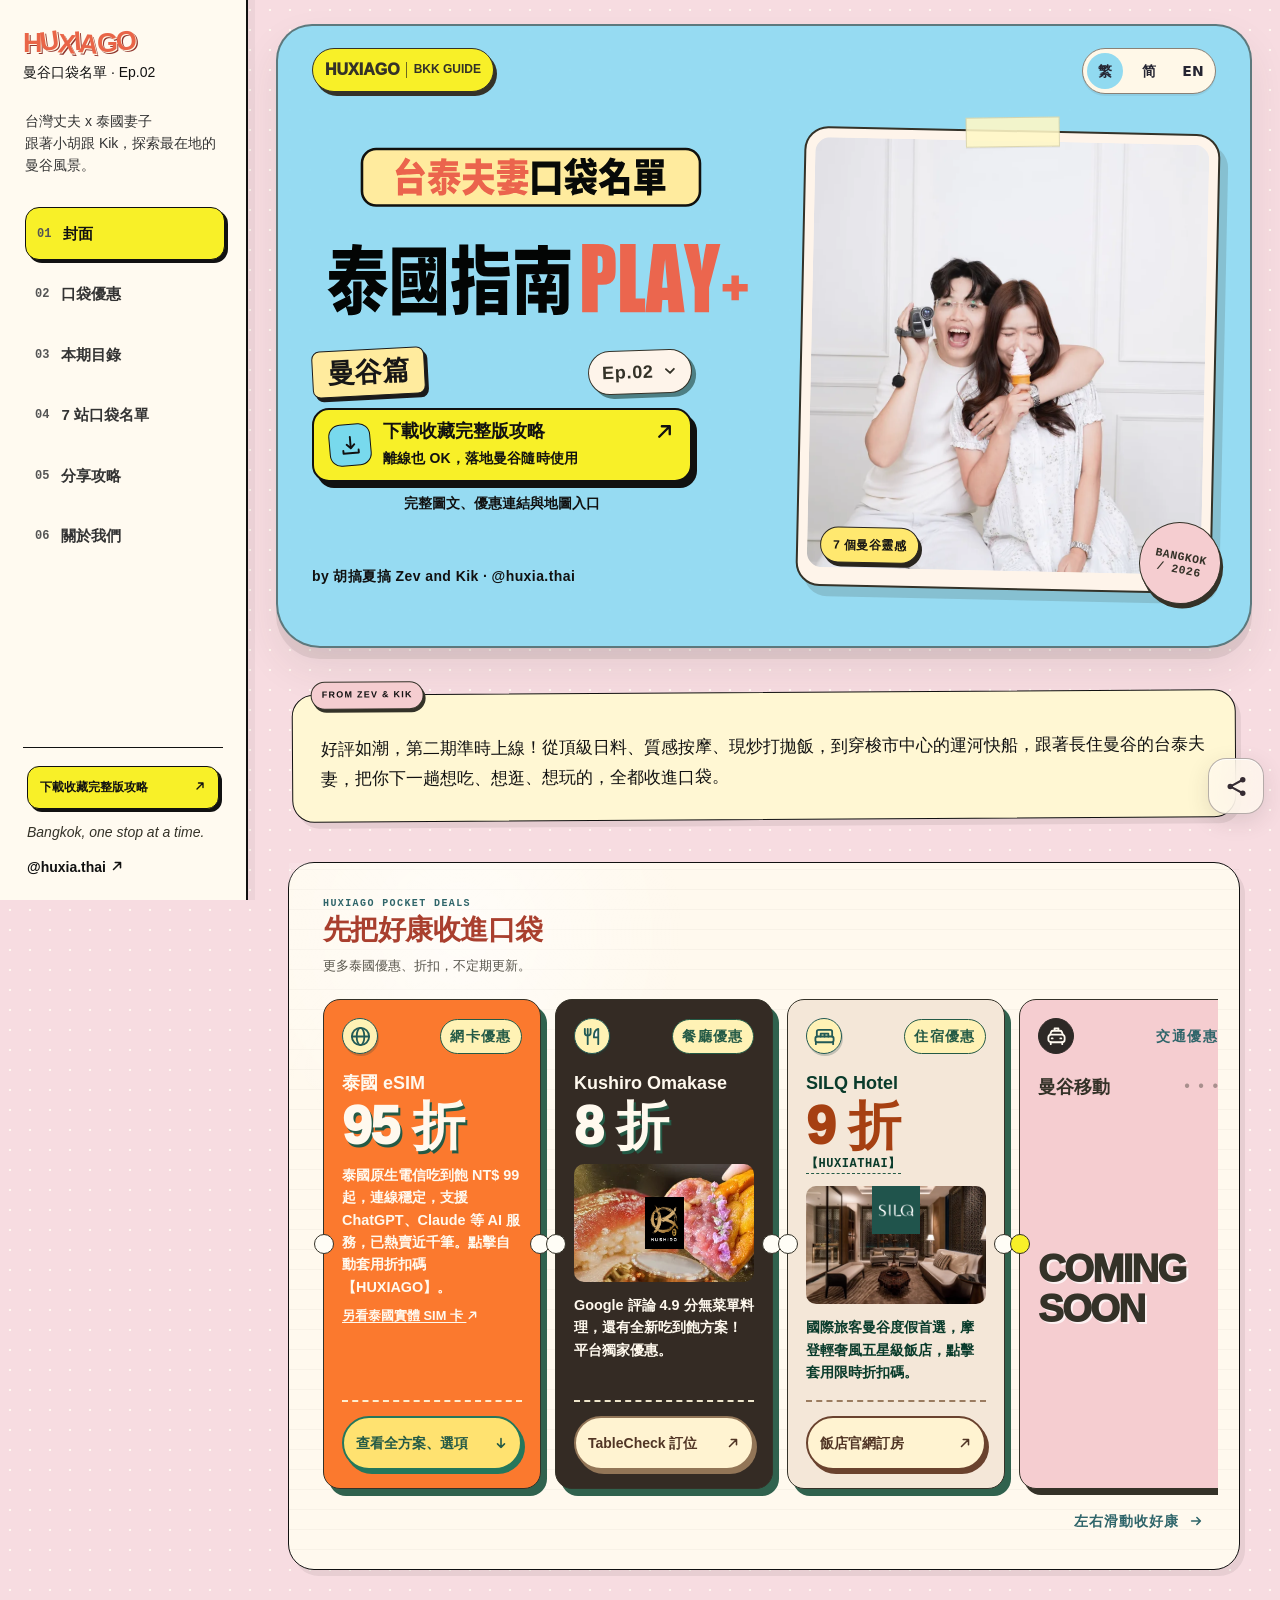
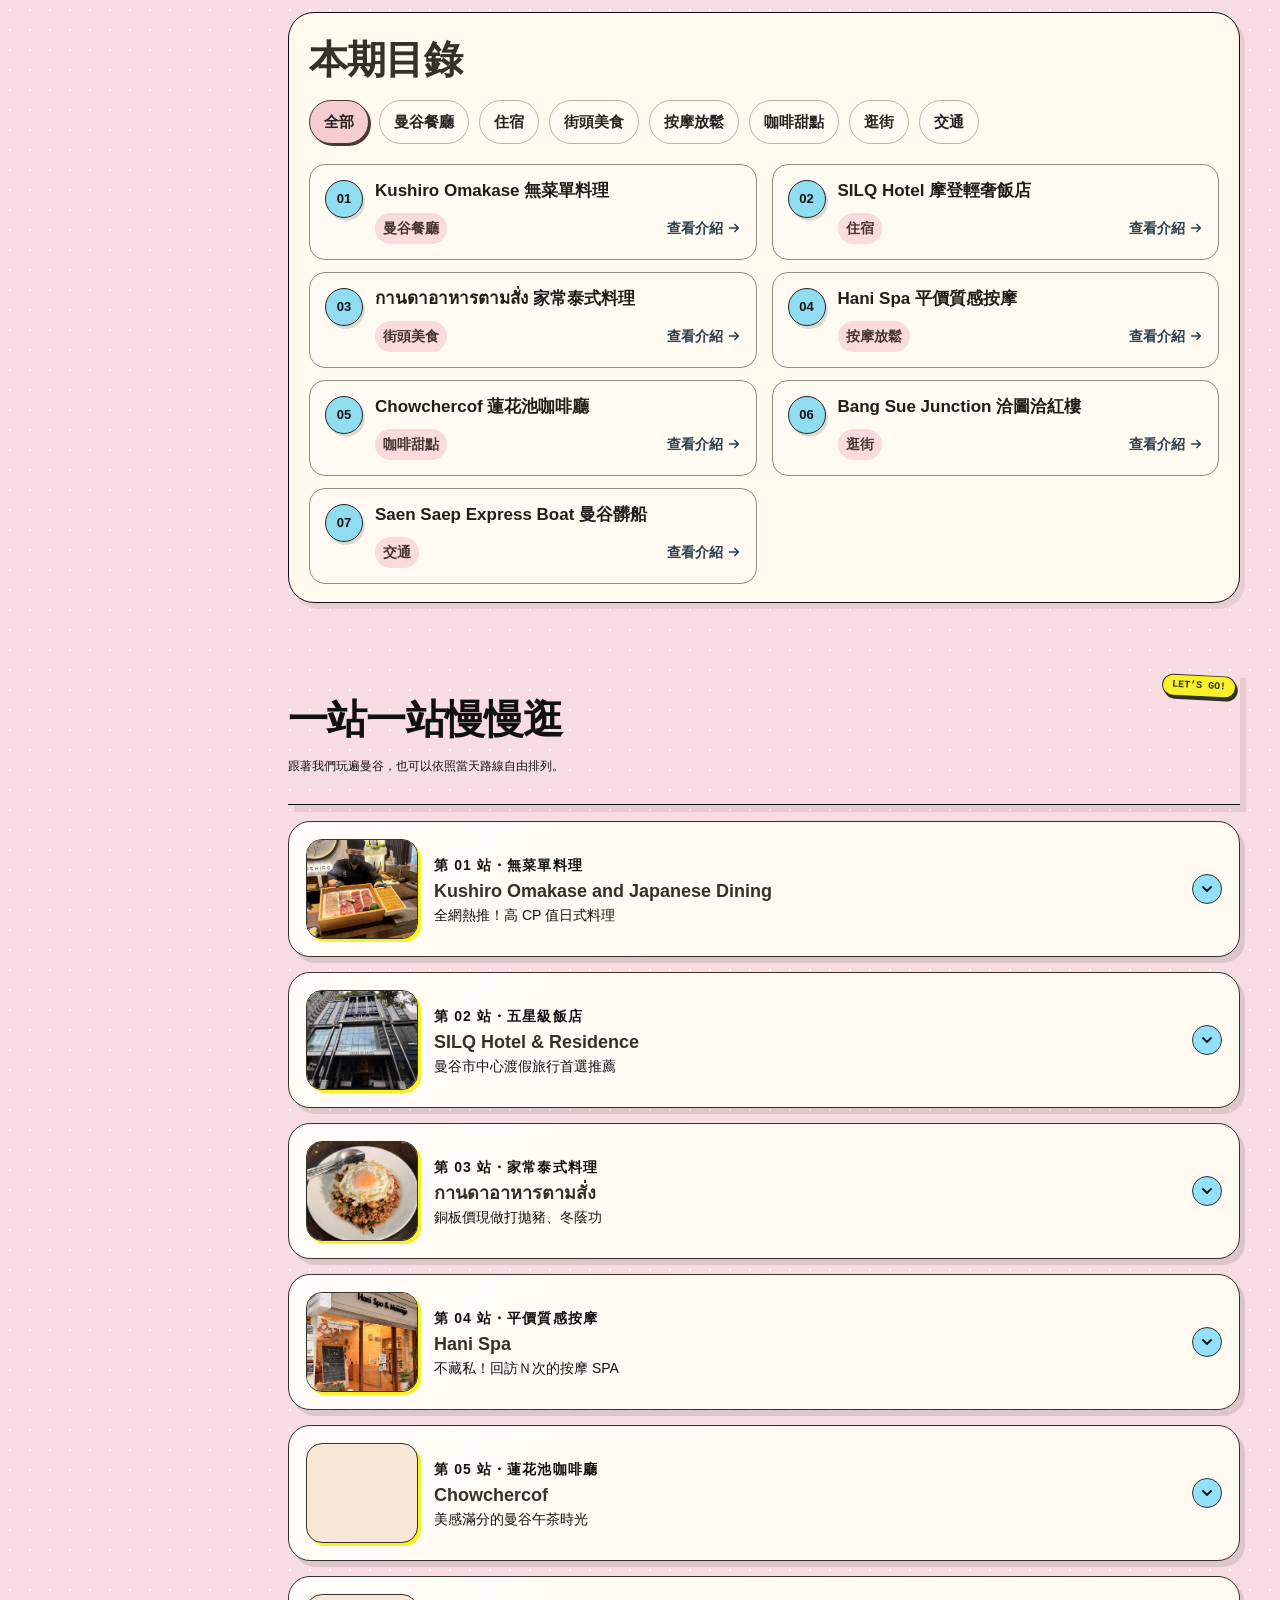
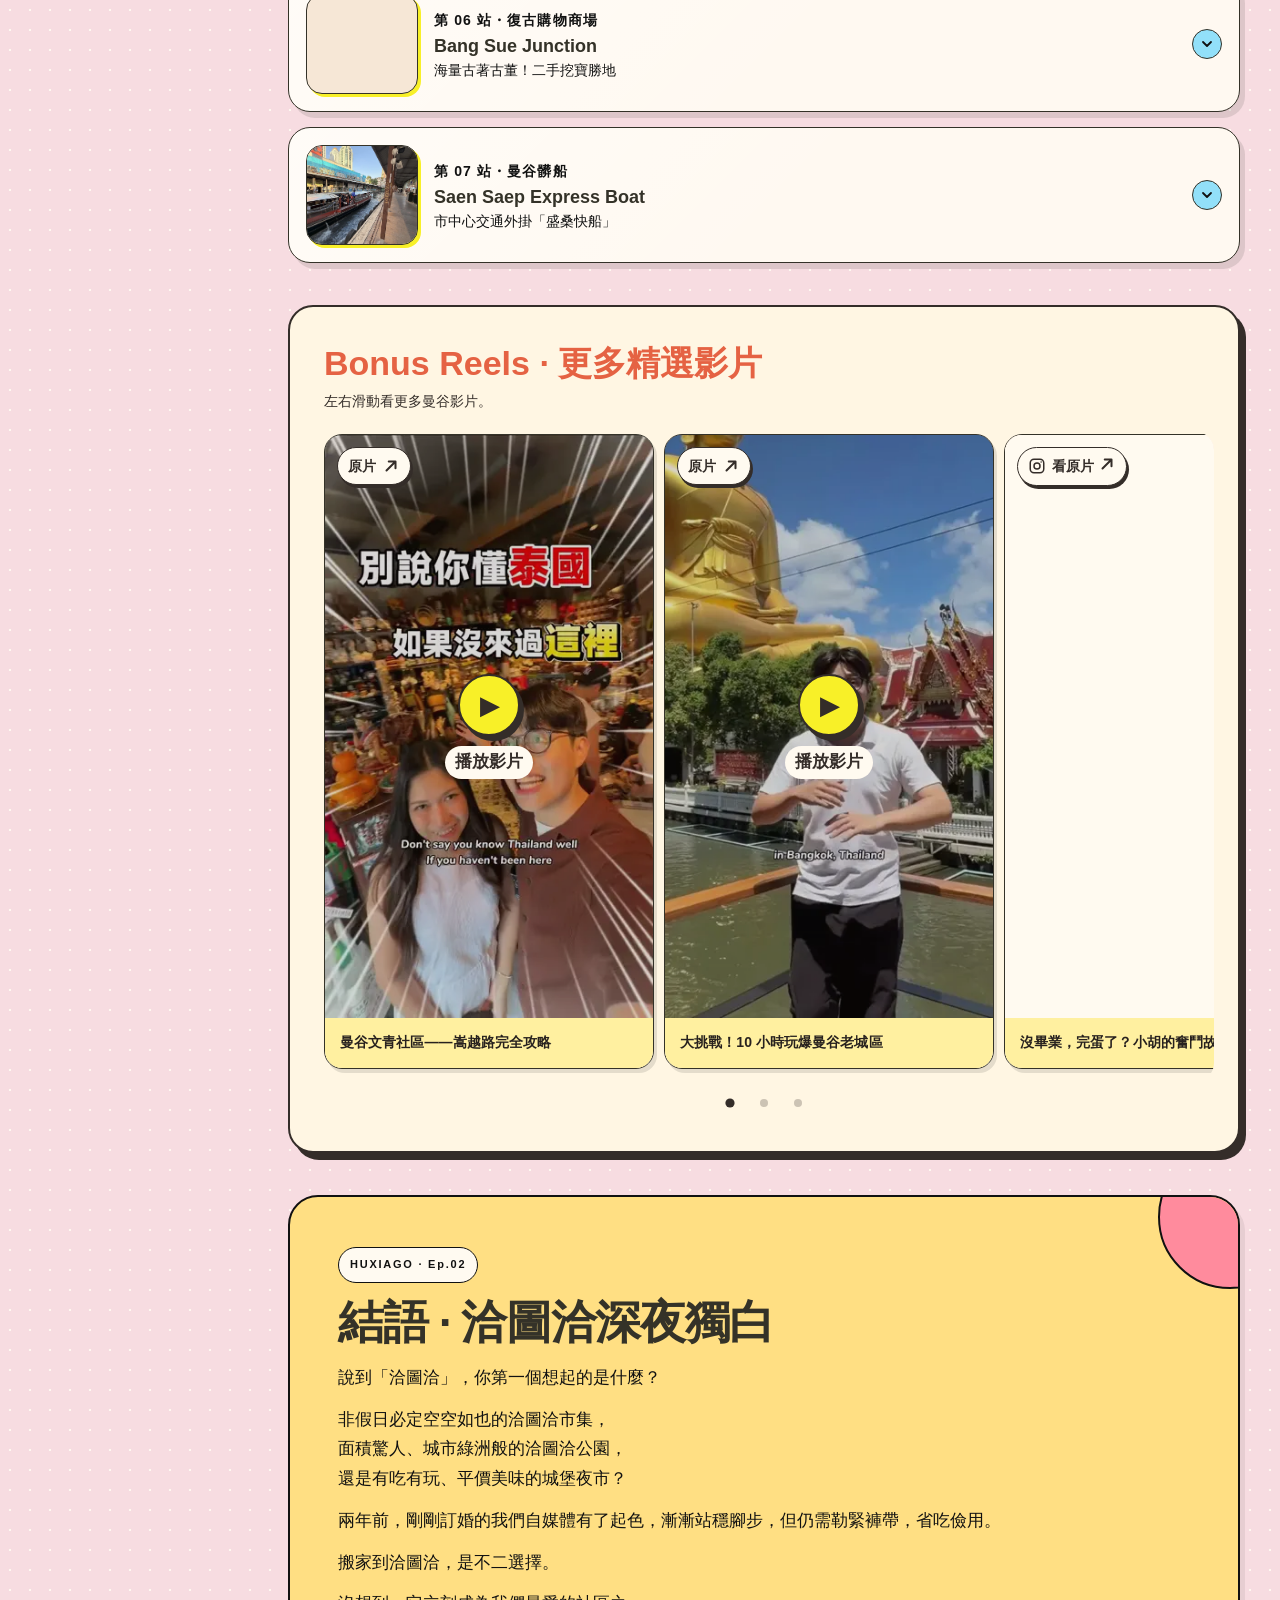
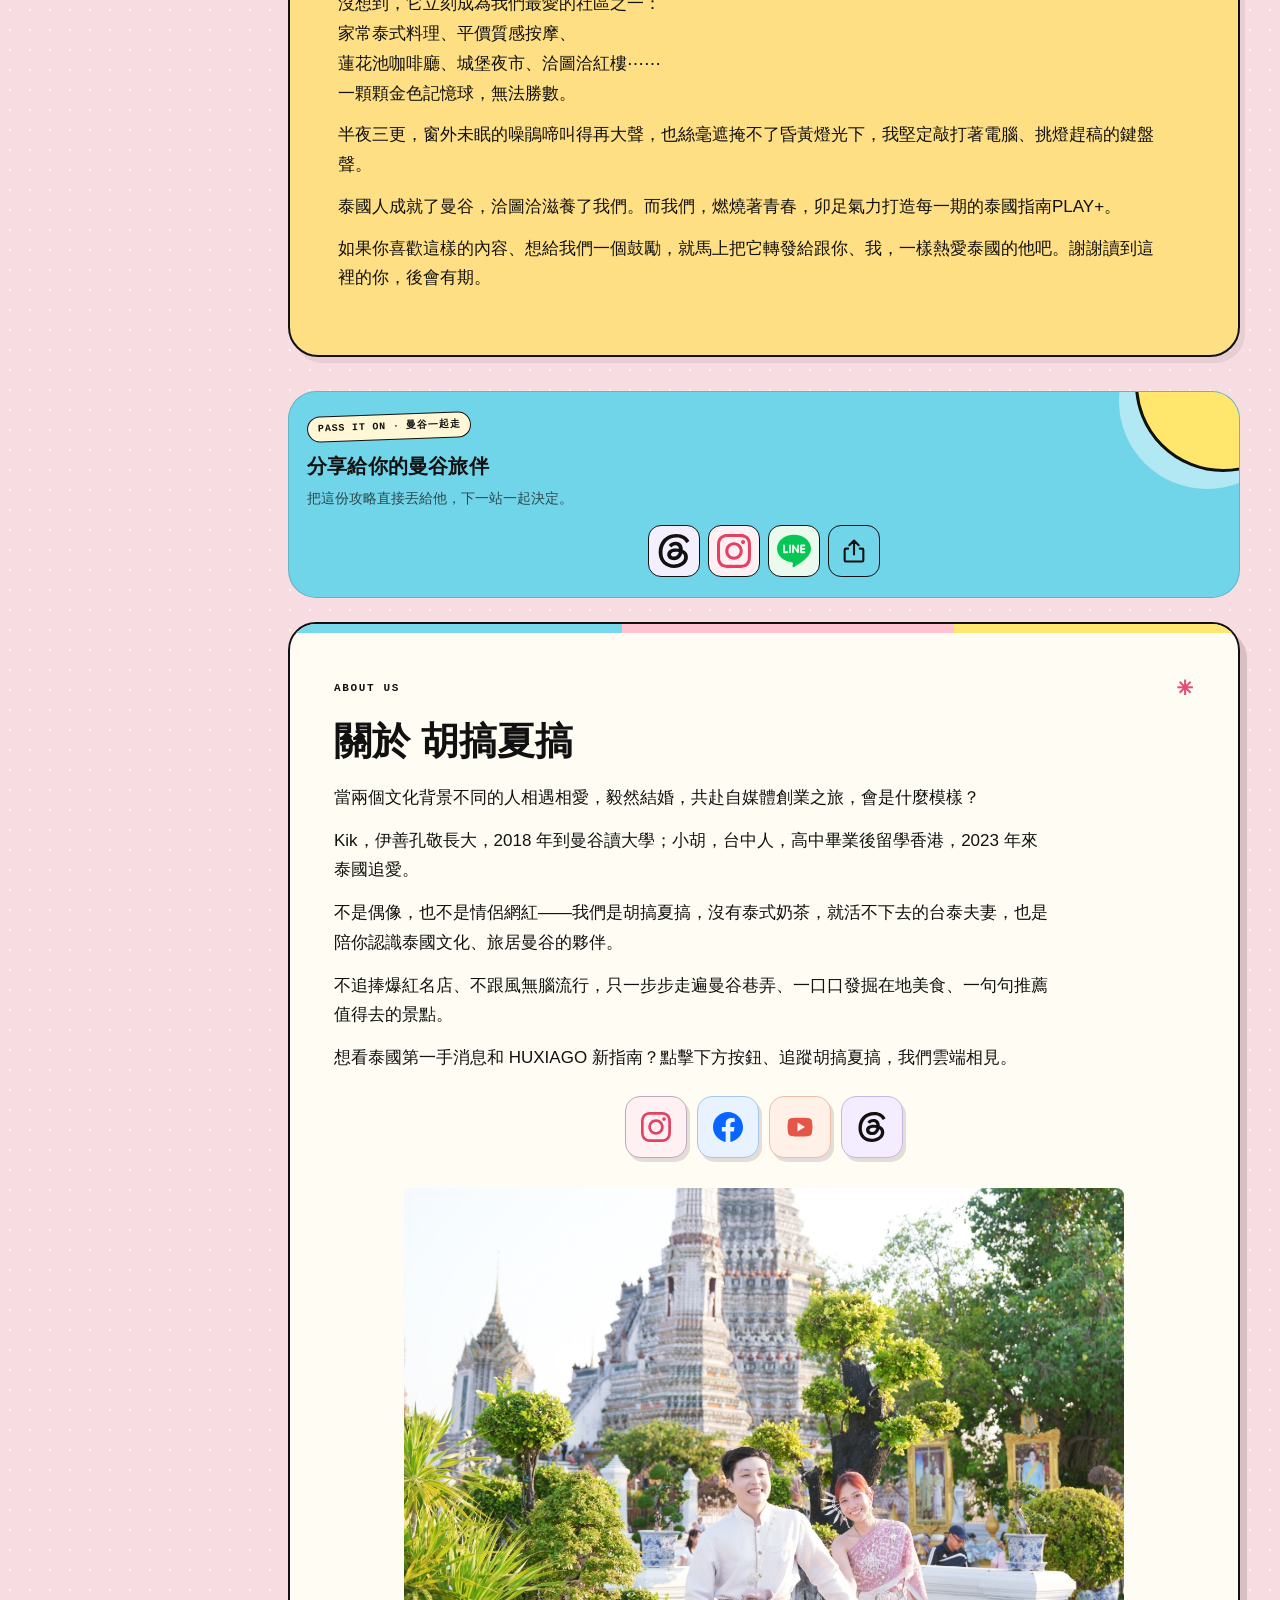
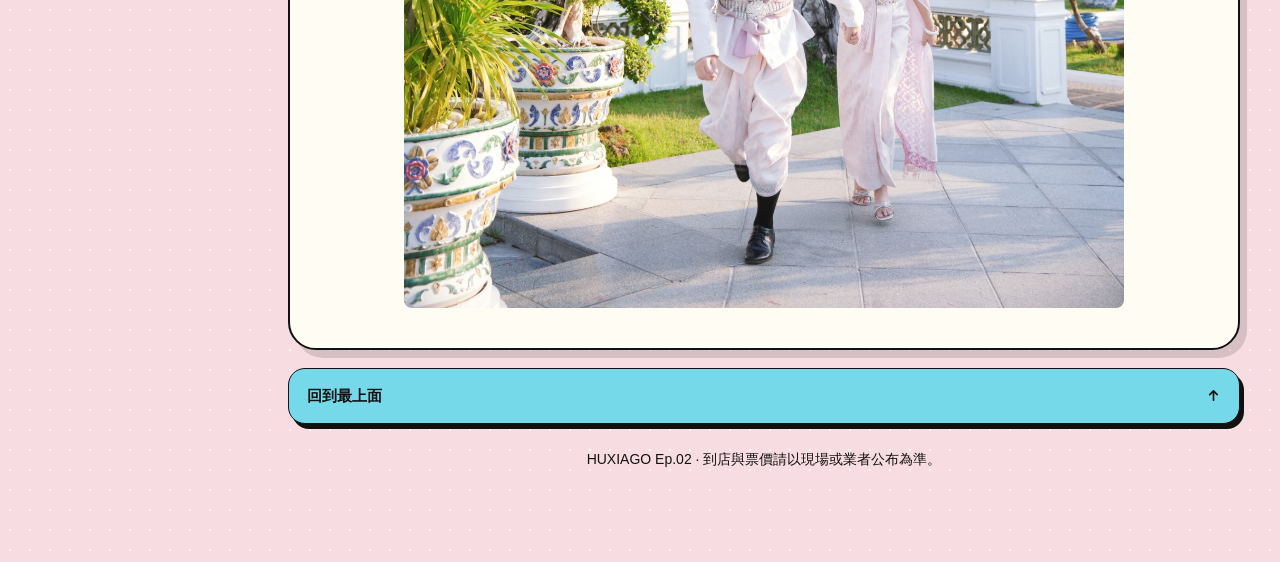
==== bkk-ep02-zh.html @ 824f6216 "Add EP.02 tracking with shared GA4 and Clarity events" ====
<!doctype html>
<html lang="zh-Hant">
<head>
<meta charset="utf-8">
<meta name="viewport" content="width=device-width, initial-scale=1">
<meta name="robots" content="noindex, nofollow">
<title>曼谷口袋名單 EP.02 | HUXIAGO</title>
<link rel="canonical" href="https://huxiago.com/bkk-ep02-zh">
<meta name="description" content="好評如潮，第二期準時上線！從頂級日料、質感按摩、現炒打拋飯，到穿梭市中心的運河快船，跟著長住曼谷的台泰夫妻，把你下一趟想吃、想逛、想玩的，全都收進口袋。"><meta property="og:type" content="website"><meta property="og:url" content="https://huxiago.com/bkk-ep02-zh"><meta property="og:title" content="曼谷口袋名單 EP.02 | HUXIAGO"><meta property="og:description" content="好評如潮，第二期準時上線！從頂級日料、質感按摩、現炒打拋飯，到穿梭市中心的運河快船，跟著長住曼谷的台泰夫妻，把你下一趟想吃、想逛、想玩的，全都收進口袋。"><meta property="og:image" content="https://huxiago.com/media/hux-share-ep02-compact-zh-hant.jpg"><meta property="og:image:width" content="1200"><meta property="og:image:height" content="630"><meta name="twitter:card" content="summary_large_image"><meta name="twitter:title" content="曼谷口袋名單 EP.02 | HUXIAGO"><meta name="twitter:description" content="好評如潮，第二期準時上線！從頂級日料、質感按摩、現炒打拋飯，到穿梭市中心的運河快船，跟著長住曼谷的台泰夫妻，把你下一趟想吃、想逛、想玩的，全都收進口袋。"><meta name="twitter:image" content="https://huxiago.com/media/hux-share-ep02-compact-zh-hant.jpg">
<style>
:root{--cream:#fdf4e9;--cream2:#f6e7d6;--paper:#fffdfa;--orange:#f1741e;--brown:#8a6141;--ink:#2e2823;--muted:#5c5148;--line:rgba(138,97,65,.18)}
*{box-sizing:border-box}html{scroll-behavior:smooth}body{margin:0;background:var(--cream);color:var(--ink);font-family:-apple-system,BlinkMacSystemFont,"Segoe UI","PingFang TC","Noto Sans TC","Microsoft JhengHei",sans-serif;line-height:1.7;-webkit-font-smoothing:antialiased}a{color:inherit}.wrap{width:min(100%,556px);margin:auto;padding:0 18px 60px}.cover{text-align:center;padding:34px 0 0}.kicker{font-size:11px;letter-spacing:.16em;color:var(--brown);font-weight:700;margin:0 0 11px}.cover h1{color:var(--orange);font-size:clamp(32px,9vw,42px);line-height:1.18;letter-spacing:.04em;margin:0}.vol{display:inline-block;border:1.5px solid var(--orange);color:var(--orange);border-radius:99px;padding:3px 14px;font-size:13px;font-weight:800;margin:14px 0 18px}.hero{position:relative;overflow:hidden;border-radius:14px;aspect-ratio:1.18;background:#e5d4c1}.hero img{width:100%;height:100%;object-fit:cover}.hero:after{content:"";position:absolute;inset:50% 0 0;background:linear-gradient(transparent,rgba(31,23,18,.56))}.hero span{position:absolute;z-index:1;bottom:17px;left:19px;color:white;font-size:15px;text-align:left;font-weight:700;letter-spacing:.04em}.byline{font-size:12px;color:var(--brown);margin:13px 0 0}.intro{font-size:14px;color:var(--muted);margin:21px 4px 0}.toc{margin:32px 0}.sec-title{font-size:22px;color:var(--orange);font-weight:800;letter-spacing:.07em;margin:0}.sec-sub{font-size:12px;color:var(--muted);margin:0 0 12px}.toc-list{border-top:1px solid var(--line)}.toc a{display:flex;gap:12px;align-items:center;text-decoration:none;padding:12px 4px;border-bottom:1px solid var(--line)}.num{flex:none;display:grid;place-items:center;width:26px;height:26px;background:var(--cream2);border-radius:50%;font-size:11px;color:var(--brown);font-weight:800}.toc strong{flex:1;font-size:15px}.toc small{display:block;font-size:11px;color:var(--muted);font-weight:400;line-height:1.3}.arrow{color:var(--brown);opacity:.65}.note{border-radius:12px;background:var(--cream2);padding:13px 15px;font-size:13px;color:var(--muted);margin:18px 0}.note strong{color:var(--ink)}.section-head{margin:34px 0 13px}.card{background:var(--paper);border:1px solid var(--line);border-radius:14px;margin:0 0 12px;overflow:hidden;scroll-margin-top:15px}.card summary{display:flex;gap:12px;align-items:center;cursor:pointer;list-style:none;padding:14px 15px}.card summary::-webkit-details-marker{display:none}.thumb{flex:none;width:58px;height:58px;object-fit:cover;border-radius:9px;background:var(--cream2)}.placeholder{display:grid;place-items:center;color:var(--brown);font-size:21px;background:linear-gradient(145deg,#f9ead8,#ead4be)}.head{min-width:0;flex:1}.head small{font-size:10.5px;color:var(--brown);letter-spacing:.08em}.head h3{color:var(--orange);font-size:17px;line-height:1.3;margin:1px 0;font-weight:800}.head p{font-size:11.5px;color:var(--muted);margin:0;overflow:hidden;text-overflow:ellipsis;white-space:nowrap}.chev{font-size:20px;color:var(--brown);transition:transform .2s}.card[open] .chev{transform:rotate(180deg)}.body{padding:0 15px 17px}.photo{margin:1px 0 13px;border-radius:10px;overflow:hidden;background:var(--cream2)}.photo img{width:100%;display:block;max-height:540px;object-fit:cover}.caption{padding:6px 9px;text-align:center;font-size:11px;color:var(--brown)}.missing{aspect-ratio:1.45;display:grid;place-items:center;text-align:center;color:var(--brown);font-size:13px;background:repeating-linear-gradient(135deg,#faedde,#faedde 14px,#f6e5d4 14px,#f6e5d4 28px)}.body>p{font-size:14px;color:var(--muted);margin:0 0 12px}.body>p.lead{font-weight:700;color:var(--ink)}.tip{border-left:3px solid var(--orange);background:#fff2e9;padding:9px 12px;font-size:12.5px;color:var(--muted);border-radius:0 8px 8px 0;margin:0 0 12px}.info{background:var(--cream2);border-radius:10px;padding:11px 13px;margin:0 0 12px;font-size:12.5px;color:var(--muted)}.info b{display:block;color:var(--ink);font-size:14px}.btn{display:inline-flex;align-items:center;gap:8px;color:var(--brown);font-weight:800;text-decoration:none;font-size:13.5px;border-bottom:1.5px solid var(--brown);padding-bottom:2px}.outro{background:var(--cream2);border-radius:14px;text-align:center;margin-top:30px;padding:20px 18px}.outro h2{color:var(--orange);font-size:23px;margin:0 0 4px}.outro p{font-size:13px;color:var(--muted);margin:0 0 12px}.outro a{color:var(--brown);font-weight:700}.footer{text-align:center;font-size:11px;color:var(--brown);margin:25px 0 0}@media(min-width:700px){body{background:linear-gradient(90deg,#f8e9d8,var(--cream) 30%,var(--cream) 70%,#f8e9d8)}.wrap{box-shadow:0 0 50px rgba(120,75,35,.05)}}

.hero{aspect-ratio:3/2}
.hero img{object-fit:cover;object-position:center}
.esim{margin:30px 0 32px;padding:19px 17px 17px;border:1px solid rgba(241,116,30,.28);border-radius:15px;background:linear-gradient(155deg,#fff8ef,#f9e6d1)}
.esim-label{font-size:11px;letter-spacing:.12em;color:var(--brown);font-weight:800;margin:0 0 6px}
.esim h2{font-size:20px;line-height:1.35;margin:0 0 7px;color:var(--orange)}
.esim p{font-size:13.5px;color:var(--muted);margin:0 0 13px}
.esim a{display:flex;align-items:center;justify-content:center;gap:8px;background:var(--orange);color:#fff;text-decoration:none;border-radius:10px;min-height:48px;padding:11px 15px;font-weight:800;font-size:15px}
.esim a:focus-visible{outline:3px solid var(--brown);outline-offset:3px}
.esim small{display:block;text-align:center;font-size:11px;line-height:1.5;color:var(--brown);margin-top:9px}
.toc-group{padding:17px 4px 5px;border-bottom:1px solid var(--line);font-size:11px;color:var(--brown);font-weight:800;letter-spacing:.12em}
.group-head{margin:31px 0 12px;color:var(--brown);font-size:13px;font-weight:800;letter-spacing:.1em}
.gallery{display:flex;gap:10px;overflow-x:auto;scroll-snap-type:x mandatory;scrollbar-width:thin;margin:2px -15px 6px;padding:0 15px 10px}
.gallery figure{flex:0 0 91%;margin:0;scroll-snap-align:center;overflow:hidden;border-radius:10px;background:var(--cream2)}
.gallery figure img{display:block;width:100%;height:clamp(280px,82vw,470px);object-fit:cover}
.gallery figure.screen img{object-fit:contain;background:#f7f5f1}
.gallery figcaption{padding:7px 10px;font-size:11.5px;line-height:1.4;color:var(--brown);text-align:center}
.gallery-hint{font-size:11px;color:var(--brown);text-align:right;margin:0 0 10px}
.clip{margin:15px 0 17px;padding:12px;background:var(--cream2);border-radius:11px}
.clip h4{font-size:13px;color:var(--ink);margin:0 0 8px}
.clip video{width:100%;display:block;max-height:440px;background:#211a17;border-radius:8px}
.clip p{font-size:11.5px;color:var(--brown);margin:7px 0 0}
.clip-media{position:relative}
.clip-media video{pointer-events:none}
.clip-actions{position:absolute;right:9px;bottom:9px;display:flex;gap:7px}
.clip-actions button{border:1px solid rgba(255,255,255,.7);background:rgba(38,29,24,.76);color:#fff;border-radius:99px;padding:6px 10px;min-width:42px;min-height:36px;font-family:inherit;font-size:12px;font-weight:700;line-height:1.2;cursor:pointer;backdrop-filter:blur(8px)}
.clip-actions button:focus-visible{outline:3px solid var(--orange);outline-offset:2px}

/* Vol.01 long-form guide copy */
.card .body .story-heading {font-size:1.22rem;line-height:1.4;margin:1.9em 0 .65em;color:var(--ink, #3b2723);font-weight:750;}
.card .body .story-list {padding-left:1.35em;margin:.7em 0 1.3em;line-height:1.8;}
.card .body .story-list li {margin:.4em 0;}
.card .body .story-list li::marker {color:#c35e42;}


/* ======================== HUXIAGO VISUAL PROPOSAL v7 ======================== */
:root{
  --sky:#92E0F9; --sky-soft:#AFE6F5; --cream:#FEF4EA; --cream-2:#FFF9F1;
  --pink:#F5CDD0; --pink-deep:#F0BFC4; --lemon:#F8F028; --ink:#343228;
  --teal:#4D7F84; --teal-dark:#2F656A; --line:rgba(52,50,40,.82); --white:#fff;
  --shadow:0 11px 0 rgba(52,50,40,.09),0 20px 42px rgba(52,50,40,.09);
  --radius:22px;
}
html{scroll-behavior:smooth;background:var(--sky)}
body.visual-v7{
  background:var(--sky);color:var(--ink);
  background-image:
    repeating-linear-gradient(45deg,rgba(255,255,255,.28) 0 1px,transparent 1px 13px),
    repeating-linear-gradient(-45deg,rgba(255,255,255,.18) 0 1px,transparent 1px 13px);
  background-size:18px 18px;
  animation:gridDrift 32s linear infinite;
}
.visual-v7 .wrap{width:min(100%,620px);padding:0 16px 72px;background:transparent;overflow:clip;box-shadow:none}
.visual-v7 a{-webkit-tap-highlight-color:transparent}

/* cover: sky + scrapbook */
.visual-v7 .cover{position:relative;padding:24px 0 40px;isolation:isolate;min-height:760px;display:flex;flex-direction:column;justify-content:center}
.visual-v7 .cover::before{content:"";position:absolute;inset:14px -22px 18px;border:2px solid rgba(52,50,40,.58);border-radius:34px;background:rgba(146,224,249,.72);z-index:-2;box-shadow:var(--shadow)}
.visual-v7 .cover::after{content:"";position:absolute;left:-48px;right:-48px;bottom:-8px;height:112px;background:
  radial-gradient(circle at 38px 56px,var(--cream) 0 43px,transparent 44px),
  radial-gradient(circle at 112px 48px,var(--cream) 0 56px,transparent 57px),
  radial-gradient(circle at 202px 63px,var(--cream) 0 46px,transparent 47px),
  radial-gradient(circle at 300px 43px,var(--cream) 0 60px,transparent 61px),
  radial-gradient(circle at 408px 58px,var(--cream) 0 50px,transparent 51px),
  radial-gradient(circle at 520px 47px,var(--cream) 0 63px,transparent 64px),
  radial-gradient(circle at 620px 66px,var(--cream) 0 48px,transparent 49px);z-index:-1}
.visual-v7 .kicker{align-self:center;background:var(--lemon);color:var(--ink);border:1.5px solid var(--ink);border-radius:999px;padding:7px 13px;font-size:10px;letter-spacing:.16em;box-shadow:3px 4px 0 var(--ink);transform:rotate(-1.8deg);margin-bottom:18px}
.visual-v7 .cover h1{color:var(--ink);font-size:clamp(38px,11vw,56px);line-height:1.02;letter-spacing:-.025em;margin:0 auto 12px;max-width:520px;text-shadow:2px 2px 0 rgba(255,255,255,.8)}
.visual-v7 .cover h1::after{content:"曼谷口袋靈感";display:table;margin:12px auto 0;background:var(--lemon);border:1.5px solid var(--ink);padding:4px 12px;font:700 14px/1.1 "Bradley Hand","Hannotate TC",cursive;letter-spacing:.08em;transform:rotate(1.5deg);box-shadow:3px 3px 0 var(--ink)}
.visual-v7 .vol{background:var(--cream);border:1.5px solid var(--ink);color:var(--ink);box-shadow:4px 4px 0 var(--teal);font-weight:900;transform:rotate(-2deg);margin:8px auto 18px}
.visual-v7 .hero{position:relative;width:calc(100% - 12px);margin:auto;border:2px solid var(--ink);border-radius:24px;aspect-ratio:1.24;background:var(--cream);padding:9px;overflow:visible;box-shadow:8px 10px 0 rgba(52,50,40,.16);transform:rotate(.7deg);animation:heroFloat 6.5s ease-in-out infinite}
.visual-v7 .hero::before{content:"";position:absolute;width:92px;height:28px;left:50%;top:-15px;transform:translateX(-50%) rotate(-2deg);background:rgba(255,247,198,.88);border:1px solid rgba(52,50,40,.16);z-index:4;box-shadow:0 1px 0 rgba(0,0,0,.06)}
.visual-v7 .hero img{border-radius:15px;object-position:center 52%;filter:saturate(.95) contrast(1.01)}
.visual-v7 .hero span{left:22px;right:22px;bottom:22px;width:max-content;max-width:calc(100% - 44px);background:var(--ink);color:white;border-radius:999px;padding:7px 12px;font-size:12px;box-shadow:3px 3px 0 var(--lemon)}
.visual-v7 .byline{margin:16px 0 0;color:var(--ink);font-weight:800;letter-spacing:.03em}
.visual-v7 .travel-stamp{position:absolute;right:9px;bottom:118px;border:1.5px solid var(--ink);border-radius:50%;width:76px;height:76px;display:grid;place-items:center;background:var(--pink);font:800 9px/1.1 monospace;letter-spacing:.06em;transform:rotate(11deg);box-shadow:3px 4px 0 var(--ink);z-index:5}
.hero-doodles .doodle{position:absolute;z-index:4;display:grid;place-items:center;color:var(--ink);font-weight:900;text-shadow:1px 1px 0 white;animation:doodleFloat 5s ease-in-out infinite;pointer-events:none}
.d-star{font-size:42px;color:var(--lemon)!important;left:6px;top:126px;transform:rotate(-12deg)}
.d-flower{font-size:33px;color:var(--pink)!important;right:2px;top:168px;animation-delay:-2s!important}
.d-sun{font-size:38px;color:var(--lemon)!important;right:18px;bottom:205px;animation-delay:-1s!important}
.d-plane{font-size:44px;color:var(--teal)!important;left:2px;bottom:248px;transform:rotate(-18deg);animation-delay:-3.2s!important}
.d-spark{font-size:32px;right:68px;top:100px;animation-delay:-4s!important}

/* sticky quick nav */
.pocket-nav{position:sticky;top:max(10px,env(safe-area-inset-top));z-index:30;margin:-22px auto 26px;width:max-content;display:flex;gap:4px;padding:5px;background:rgba(255,249,241,.9);backdrop-filter:blur(16px);border:1.5px solid var(--ink);border-radius:999px;box-shadow:4px 5px 0 rgba(52,50,40,.23)}
.pocket-nav a{min-width:66px;text-align:center;text-decoration:none;font-size:12px;font-weight:900;padding:7px 11px;border-radius:999px;transition:.22s ease}
.pocket-nav a:hover,.pocket-nav a:active{background:var(--lemon);transform:translateY(-1px)}

/* intro card */
.visual-v7 .intro{position:relative;margin:18px 4px 34px;padding:24px 20px 22px;background:var(--cream);border:1.5px solid var(--ink);border-radius:30px 30px 20px 20px;color:var(--ink);font-size:14px;box-shadow:6px 7px 0 rgba(52,50,40,.12);transform:rotate(-.35deg)}
.visual-v7 .intro::before{content:"FROM ZEV & KIK";position:absolute;top:-14px;left:18px;background:var(--pink);border:1.5px solid var(--ink);padding:5px 10px;border-radius:999px;font-size:9px;font-weight:900;letter-spacing:.14em;box-shadow:2px 3px 0 var(--ink)}

/* deal wallet inspired by the coupon UI */
.deal-zone{margin:18px 0 34px;padding:26px 16px 20px;background:var(--lemon);border:1.5px solid var(--ink);border-radius:30px;box-shadow:7px 8px 0 rgba(52,50,40,.16);position:relative;overflow:hidden}
.deal-zone::before{content:"";position:absolute;inset:0;background:radial-gradient(circle at 18% 10%,rgba(255,255,255,.65),transparent 22%),repeating-linear-gradient(0deg,transparent 0 19px,rgba(52,50,40,.035) 19px 20px);pointer-events:none}
.deal-kicker{position:relative;margin:0 0 4px;font:900 10px/1.2 monospace;letter-spacing:.14em;color:var(--teal-dark)}
.deal-zone h2{position:relative;margin:0;color:var(--teal-dark);font-size:28px;line-height:1.12;letter-spacing:-.02em}
.deal-intro{position:relative;margin:10px 0 17px;font-size:13px;line-height:1.65;color:rgba(52,50,40,.82)}
.deal-track{position:relative;display:grid;grid-auto-flow:column;grid-auto-columns:84%;gap:12px;overflow-x:auto;scroll-snap-type:x mandatory;padding:2px 10px 12px 2px;scrollbar-width:none}
.deal-track::-webkit-scrollbar{display:none}
.deal-ticket{position:relative;scroll-snap-align:start;min-height:245px;padding:18px 18px 16px;border:1.5px solid var(--ink);border-radius:17px;background:var(--cream);box-shadow:5px 6px 0 var(--ink);overflow:visible;transform-origin:50% 100%;transition:transform .24s ease,box-shadow .24s ease}
.deal-ticket::before,.deal-ticket::after{content:"";position:absolute;top:50%;width:18px;height:18px;border-radius:50%;background:var(--lemon);border:1.5px solid var(--ink);transform:translateY(-50%);z-index:2}
.deal-ticket::before{left:-10px}.deal-ticket::after{right:-10px}
.deal-ticket:active{transform:translateY(3px) rotate(-.4deg);box-shadow:2px 3px 0 var(--ink)}
.deal-yellow{background:#FFF7C6}.deal-pink{background:var(--pink)}.deal-blue{background:var(--sky-soft)}
.ticket-top{display:flex;align-items:center;justify-content:space-between;gap:8px}
.ticket-no{display:grid;place-items:center;width:36px;height:36px;border-radius:50%;background:var(--ink);color:#fff;font:900 11px monospace}
.ticket-eyebrow{font-size:10px;font-weight:900;letter-spacing:.1em;text-transform:uppercase;color:var(--teal-dark)}
.deal-ticket h3{font-size:18px;margin:18px 0 2px}.ticket-value{font-size:clamp(27px,9vw,40px);font-weight:1000;letter-spacing:-.045em;line-height:1;color:var(--ink);text-shadow:2px 2px 0 rgba(255,255,255,.7)}
.deal-ticket p{font-size:12px;line-height:1.55;margin:12px 0 16px;color:rgba(52,50,40,.82)}
.ticket-cta{display:flex;align-items:center;justify-content:space-between;text-decoration:none;border:1.5px solid var(--teal-dark);border-radius:999px;padding:10px 13px;font-size:12px;font-weight:900;color:var(--teal-dark);background:rgba(255,255,255,.46)}
.ticket-cta:not(.ticket-disabled)::after{content:"→";font-size:17px}.ticket-disabled{opacity:.58;border-style:dashed}
.ticket-dots{position:absolute;right:16px;top:72px;letter-spacing:2px;color:rgba(52,50,40,.4)}
.deal-swipe{margin:7px 2px 0;text-align:right;font:800 10px/1.2 monospace;letter-spacing:.08em;color:var(--teal-dark)}

/* editorial TOC */
.visual-v7 .toc{position:relative;margin:30px 0 34px;padding:28px 16px 18px;background:var(--cream);border:1.5px solid var(--ink);border-radius:32px;box-shadow:7px 8px 0 rgba(52,50,40,.13)}
.visual-v7 .toc::after{content:"✿";position:absolute;right:14px;top:10px;font-size:28px;color:var(--pink);text-shadow:1px 1px 0 var(--ink);transform:rotate(14deg)}
.visual-v7 .sec-title{color:var(--ink);font-size:27px;letter-spacing:-.02em}
.visual-v7 .sec-sub{color:rgba(52,50,40,.66);font-size:12px;margin-top:3px}
.visual-v7 .toc-list{border-top:0;margin-top:16px}
.visual-v7 .toc-group{display:table;margin:18px 0 6px;padding:5px 10px;background:var(--lemon);border:1px solid var(--ink);border-radius:999px;font-size:11px;font-weight:900;letter-spacing:.04em;box-shadow:2px 2px 0 var(--ink)}
.visual-v7 .toc a{border-bottom:1px dashed rgba(52,50,40,.28);padding:12px 4px;transition:transform .2s ease,background .2s ease;border-radius:14px}
.visual-v7 .toc a:active{transform:translateX(5px);background:rgba(146,224,249,.2)}
.visual-v7 .num{background:var(--sky);border:1px solid var(--ink);color:var(--ink);font-weight:1000;box-shadow:2px 2px 0 rgba(52,50,40,.28)}
.visual-v7 .arrow{font-size:18px;color:var(--teal-dark)}
.visual-v7 .note{background:var(--pink);border:1px solid var(--ink);border-radius:16px;color:var(--ink);box-shadow:3px 3px 0 rgba(52,50,40,.15)}

/* chapters + cards */
.visual-v7 .section-head{position:relative;margin:48px 0 18px;padding:25px 18px 21px;background:var(--pink);border:1.5px solid var(--ink);border-radius:27px;box-shadow:6px 7px 0 rgba(52,50,40,.13)}
.section-sticker{position:absolute;right:14px;top:-14px;background:var(--lemon);border:1.5px solid var(--ink);padding:5px 9px;border-radius:999px;font:900 10px/1 monospace;transform:rotate(3deg);box-shadow:2px 3px 0 var(--ink)}
.visual-v7 .group-head{position:relative;margin:34px 0 12px;padding:13px 14px 10px 54px;background:var(--sky-soft);border:1.5px solid var(--ink);border-radius:18px;font-size:17px;font-weight:900;box-shadow:4px 5px 0 rgba(52,50,40,.13)}
.chapter-chip{position:absolute;left:10px;top:50%;transform:translateY(-50%) rotate(-4deg);display:grid;place-items:center;width:36px;height:36px;background:var(--lemon);border:1.5px solid var(--ink);border-radius:50%;font:900 9px monospace;box-shadow:2px 2px 0 var(--ink)}
.visual-v7 .card{border:1.5px solid var(--ink);border-radius:22px;background:var(--cream-2);box-shadow:5px 6px 0 rgba(52,50,40,.13);margin-bottom:15px;transition:transform .25s ease,box-shadow .25s ease;background-image:linear-gradient(135deg,rgba(255,255,255,.45),transparent 55%)}
.visual-v7 .card[open]{transform:translateY(-3px);box-shadow:8px 10px 0 rgba(52,50,40,.16)}
.visual-v7 .card summary{padding:13px 14px;gap:13px}
.visual-v7 .thumb{border:1.5px solid var(--ink);border-radius:16px;box-shadow:3px 3px 0 var(--lemon)}
.visual-v7 .head small{color:var(--teal-dark);font-weight:900}
.visual-v7 .head h3{color:var(--ink);font-size:18px}.visual-v7 .head p{color:rgba(52,50,40,.67)}
.visual-v7 .chev{display:grid;place-items:center;width:30px;height:30px;border:1px solid var(--ink);border-radius:50%;background:var(--sky);color:var(--ink)}
.visual-v7 .body{padding:0 14px 18px}
.visual-v7 .gallery{border-radius:18px;scrollbar-width:none}.visual-v7 .gallery::-webkit-scrollbar{display:none}
.visual-v7 .gallery figure{border:1.5px solid var(--ink);border-radius:18px;overflow:hidden;background:#fff;box-shadow:3px 4px 0 rgba(52,50,40,.13)}
.visual-v7 .gallery-hint{color:var(--teal-dark);font-weight:900;letter-spacing:.04em}
.visual-v7 .body>p.lead{color:var(--ink);font-size:15px}.visual-v7 .body>p{color:rgba(52,50,40,.78)}
.visual-v7 .tip{border:1px solid var(--ink);border-left:5px solid var(--lemon);background:#FFF9D7;border-radius:12px;color:var(--ink)}
.visual-v7 .info{border:1px solid rgba(52,50,40,.38);background:var(--sky-soft);color:var(--ink)}
.visual-v7 .btn{display:inline-flex;border:1.5px solid var(--ink);border-bottom:1.5px solid var(--ink);padding:9px 13px;border-radius:999px;background:var(--lemon);color:var(--ink);box-shadow:3px 3px 0 var(--ink);transition:transform .2s ease}
.visual-v7 .btn:active{transform:translate(2px,2px);box-shadow:1px 1px 0 var(--ink)}

/* inline autoplay video kept in-page */
.visual-v7 .clip{border:1.5px solid var(--ink);border-radius:20px;background:var(--pink);box-shadow:4px 5px 0 rgba(52,50,40,.13);overflow:hidden}
.visual-v7 .clip h4{color:var(--ink)}
.visual-v7 .clip-media{border:1.5px solid var(--ink);border-radius:16px;overflow:hidden;background:var(--ink)}
.visual-v7 .clip-actions button{border:1px solid var(--ink);background:var(--cream);color:var(--ink);border-radius:999px}

/* outro */
.visual-v7 .outro{position:relative;margin-top:42px;padding:30px 20px;background:var(--pink);border:1.5px solid var(--ink);border-radius:32px;box-shadow:7px 8px 0 rgba(52,50,40,.15)}
.visual-v7 .outro h2{color:var(--ink);font-size:28px}.visual-v7 .outro p{color:rgba(52,50,40,.75)}
.visual-v7 .outro a{display:inline-flex;padding:9px 14px;border-radius:999px;background:var(--lemon);border:1.5px solid var(--ink);box-shadow:3px 3px 0 var(--ink);text-decoration:none;color:var(--ink)}
.visual-v7 .footer{color:rgba(52,50,40,.72)}

/* scroll reveal */
.js-v7 .reveal-card,.js-v7 .card,.js-v7 .group-head,.js-v7 .section-head{opacity:0;transform:translateY(18px) rotate(.2deg)}
.js-v7 .in-view{opacity:1!important;transform:translateY(0) rotate(0)!important;transition:opacity .55s ease,transform .55s cubic-bezier(.2,.75,.25,1)}
@keyframes heroFloat{0%,100%{transform:rotate(.7deg) translateY(0)}50%{transform:rotate(-.2deg) translateY(-7px)}}
@keyframes doodleFloat{0%,100%{translate:0 0;rotate:0deg}50%{translate:0 -9px;rotate:6deg}}
@keyframes gridDrift{to{background-position:36px 18px,-36px 18px}}
@media(min-width:700px){.visual-v7 .wrap{padding-left:24px;padding-right:24px}.deal-track{grid-auto-columns:61%}.visual-v7 .cover{min-height:790px}}
@media(prefers-reduced-motion:reduce){html{scroll-behavior:auto}.visual-v7,.visual-v7 *{animation:none!important;transition:none!important}.js-v7 .reveal-card,.js-v7 .card,.js-v7 .group-head,.js-v7 .section-head{opacity:1;transform:none}}


.visual-v7 .clip-media{position:relative;overflow:hidden;border-radius:14px;background:#000;}
.visual-v7 .clip-media video{pointer-events:auto!important;width:100%;display:block;background:#000;object-fit:cover;min-height:180px;}
.visual-v7 .clip-actions{z-index:5;right:10px;bottom:10px;align-items:center;}
.visual-v7 .clip-actions button{display:grid;place-items:center;width:40px;height:40px;min-width:40px;padding:0;border-radius:999px;background:rgba(0,0,0,.72);border:1px solid rgba(255,255,255,.8);backdrop-filter:blur(9px);-webkit-backdrop-filter:blur(9px);}
.visual-v7 .clip-actions button svg{width:18px;height:18px;display:block;color:#fff;}
.visual-v7 .clip-actions .clip-pip{width:auto;min-width:44px;padding:0 11px;color:#fff;font-size:11px;font-weight:900;}
.visual-v7 .video-play-gate{position:absolute;inset:0;z-index:4;display:none;align-items:center;justify-content:center;background:linear-gradient(180deg,rgba(0,0,0,.03),rgba(0,0,0,.18));border:0;color:white;cursor:pointer;}
.visual-v7 .video-play-gate.show{display:flex;}
.visual-v7 .video-play-gate span{width:58px;height:58px;border-radius:50%;display:grid;place-items:center;background:rgba(0,0,0,.72);border:1px solid rgba(255,255,255,.85);box-shadow:0 8px 20px rgba(0,0,0,.16);backdrop-filter:blur(8px);-webkit-backdrop-filter:blur(8px);}
.visual-v7 .video-play-gate svg{width:24px;height:24px;margin-left:3px;}
.visual-v7 .video-status{position:absolute;left:10px;bottom:10px;z-index:5;background:rgba(0,0,0,.58);color:#fff;border-radius:999px;padding:5px 9px;font-size:10px;font-weight:800;letter-spacing:.04em;opacity:0;transform:translateY(4px);transition:.18s ease;pointer-events:none;}
.visual-v7 .video-status.show{opacity:1;transform:none;}


.visual-v7 .clip-media video{pointer-events:none!important;-webkit-user-select:none;user-select:none}
.visual-v7 .clip-actions{z-index:6}
.visual-v7 .outro{margin-top:30px;padding:25px 20px;background:#f4cbd0!important}
.visual-v7 .outro .ending-kicker{font-size:11px;letter-spacing:.16em;font-weight:900;margin:0 0 12px;color:#111!important}
.visual-v7 .outro h2{margin:0 0 13px;line-height:1.2}
.visual-v7 .outro p{font-size:14px;line-height:1.8;margin:0 0 12px;color:#111!important}
.visual-v7 .about-huxia{margin:23px 0 18px;padding:25px 20px 22px;background:#fffaf2;border:1.5px solid #111;border-radius:28px;box-shadow:6px 7px 0 rgba(52,50,40,.12)}
.visual-v7 .about-eyebrow{display:flex;justify-content:space-between;align-items:center;font:900 11px/1.2 monospace;letter-spacing:.15em;color:#111}
.visual-v7 .about-eyebrow span{font-size:18px}
.visual-v7 .about-huxia h2{font-size:27px;line-height:1.2;margin:13px 0 15px;color:#111}
.visual-v7 .about-huxia p{font-size:14px;line-height:1.85;color:#111;margin:0 0 13px}
.visual-v7 .about-social{display:grid;grid-template-columns:repeat(2,minmax(0,1fr));gap:10px;margin-top:24px}
.visual-v7 .about-social a{display:flex;align-items:center;gap:9px;min-height:58px;padding:11px 12px;border:1.5px solid #111;border-radius:16px;background:#f8e9ed;color:#111;text-decoration:none;font-size:13px;font-weight:800;box-shadow:3px 3px 0 rgba(52,50,40,.12)}
.visual-v7 .about-social a:nth-child(2),.visual-v7 .about-social a:nth-child(3){background:#e5f6fc}
.visual-v7 .about-social svg{width:23px;height:23px;flex:none}
.visual-v7 .about-social a span:last-child{margin-left:auto}
.visual-v7 .hux-back-top{display:flex;align-items:center;justify-content:space-between;width:100%;min-height:56px;padding:12px 18px;background:#f8f028;color:#111;border:1.5px solid #111;border-radius:17px;box-shadow:4px 5px 0 #111;text-decoration:none;font-size:15px;font-weight:900}
.visual-v7 .hux-back-top:focus-visible,.visual-v7 .about-social a:focus-visible{outline:3px solid #2f656a;outline-offset:3px}
.visual-v7 .footer{margin:24px 8px 0;text-align:center;font-size:11px;line-height:1.7;color:#111!important}
@media(max-width:360px){.visual-v7 .about-social{gap:7px}.visual-v7 .about-social a{padding:9px;font-size:11px;gap:6px}}


/* Use neutral, readable CJK fonts; the title's movement comes from its layout. */
.visual-v7 .cover h1::after{content:none!important;display:none!important}
.visual-v7 .cover h1{font-family:"Noto Sans TC","PingFang TC","Microsoft JhengHei",sans-serif;letter-spacing:-.055em;text-shadow:none;font-weight:900;line-height:1.02;max-width:none;overflow:visible}
.visual-v7 .cover .title-row{display:block;white-space:nowrap;position:relative;width:max-content;max-width:100%}
.visual-v7 .cover .title-row + .title-row{margin-top:13px;margin-left:8px;transform:rotate(-2deg)}
.visual-v7 .cover .title-char{display:inline-block;position:relative;color:#fff9ed;-webkit-text-stroke:1.45px #292225;paint-order:stroke fill;text-shadow:2px 2px 0 #292225,4px 4px 0 #292225,7px 7px 0 #f26953;transform:rotate(var(--tilt,0deg)) translateY(var(--lift,0px));transition:transform .35s cubic-bezier(.22,1.25,.35,1)}
.visual-v7 .cover .title-char:nth-child(2){--tilt:-4deg;--lift:-3px}
.visual-v7 .cover .title-char:nth-child(3){--tilt:2deg;--lift:2px}
.visual-v7 .cover .title-char:nth-child(4){--tilt:-2deg;--lift:-2px}
.visual-v7 .cover .title-char:nth-child(5){--tilt:3deg;--lift:2px}
.visual-v7 .cover .title-char:nth-child(6){--tilt:-3deg;--lift:-4px}
.visual-v7 .cover .title-row:last-child .title-char:nth-child(2){color:#fff378}
.visual-v7 .cover .title-row:last-child::after{content:"";position:absolute;z-index:-1;left:4%;right:7%;bottom:-10px;height:13px;border-radius:70% 40% 60% 40%;background:#f56d58;transform:rotate(-3deg)}
.visual-v7 .hero img{object-position:center 53%;filter:none}
.desktop-rail .rail-brand{gap:0}
.desktop-rail .rail-brand strong{display:flex;align-items:center;width:max-content;max-width:100%;font-family:"Arial Black","Arial Rounded MT Bold",Arial,sans-serif;font-size:19px;font-weight:900;letter-spacing:-.055em;line-height:1.12;color:#422169;filter:drop-shadow(1px 2px 0 #f8edcf)}
.desktop-rail .rail-brand .logo-letter{display:inline-block;transform:rotate(var(--angle,0deg)) translateY(var(--rise,0px));text-shadow:1px 1px 0 #fff8e6,2px 2px 0 #412068}
.desktop-rail .rail-brand .logo-letter:nth-child(2){--angle:-8deg;--rise:-2px}
.desktop-rail .rail-brand .logo-letter:nth-child(3){--angle:5deg;--rise:1px}
.desktop-rail .rail-brand .logo-letter:nth-child(4){--angle:-4deg;--rise:-2px}
.desktop-rail .rail-brand .logo-letter:nth-child(5){--angle:6deg;--rise:1px}
.desktop-rail .rail-brand .logo-letter:nth-child(6),.desktop-rail .rail-brand .logo-letter:nth-child(7){color:#e96548;text-shadow:1px 1px 0 #fff8e6,2px 2px 0 #8f352d}
.desktop-rail .rail-brand .logo-letter:nth-child(7){--angle:-7deg;--rise:-2px}
.desktop-rail .rail-brand small{font-family:"Noto Sans TC","PingFang TC","Microsoft JhengHei",sans-serif;font-size:10px}
@media (min-width:980px){.visual-v7 .cover h1{font-size:clamp(49px,5.1vw,68px)}}
@media (max-width:979px){.visual-v7 .cover h1{font-size:clamp(38px,9.3vw,56px)}.visual-v7 .cover .title-row + .title-row{margin-top:9px;margin-left:5px}}
@media (max-width:370px){.visual-v7 .cover h1{font-size:10vw}}
@media (prefers-reduced-motion:reduce){.visual-v7 .cover .title-char{transition:none}}

.visual-v7 .hero::after{content:none!important}


/* Brand uses the same coral orange across every letter. */
.desktop-rail .rail-brand strong{font-size:27px!important;letter-spacing:-.075em!important;filter:none!important}
.desktop-rail .rail-brand .logo-letter{color:#e96548!important;text-shadow:1px 1px 0 #fff8e6,2px 2px 0 #8f352d!important}

/* Retain the circles, remove the two unrelated starbursts. */
.visual-v7 .share-strip::after,.visual-v7 .outro::after{content:none!important;display:none!important}
.visual-v7 .cover .travel-stamp{font-size:11.5px!important;line-height:1.17!important;letter-spacing:.045em!important;width:82px;height:82px;padding:9px;text-align:center}

/* Warm heading and a coupon in the established palette. */
.visual-v7 #deals h2{color:#a93f2e!important}
.visual-v7 .deal-yellow{background:#fb792e!important;color:#fff;border-color:#2d2926!important;border-radius:15px!important;box-shadow:6px 7px 0 #30624e!important;transition:transform .5s cubic-bezier(.2,1.35,.3,1),box-shadow .5s cubic-bezier(.2,1.35,.3,1),filter .35s ease!important}
.visual-v7 .deal-yellow::before,.visual-v7 .deal-yellow::after{width:22px!important;height:22px!important;background:#fffaf0!important;border-color:#2d2926!important}
.visual-v7 .deal-yellow .ticket-no{background:#fff2b5;color:#316248}
.visual-v7 .deal-yellow .ticket-eyebrow{color:#fff;font-size:11px}
.visual-v7 .deal-yellow h3{color:#fff;font-size:19px;margin:15px 0 1px}
.visual-v7 .deal-yellow .ticket-coupon-label{display:block;width:max-content;max-width:100%;margin:7px 0 5px;padding:3px 8px;border:1px solid rgba(255,255,255,.72);border-radius:4px;color:#fff8dd;font-size:11px;font-weight:800;letter-spacing:.06em;transform:rotate(-2deg)}
.visual-v7 .deal-yellow .ticket-value{color:#fff!important;font-size:clamp(31px,3.3vw,43px);letter-spacing:-.045em;text-shadow:2px 3px 0 #2e6b4e!important}
.visual-v7 .deal-yellow p{color:#fff9ee!important;font-weight:650;margin:11px 0 18px}
.visual-v7 .deal-yellow .ticket-dots{font-size:0!important;letter-spacing:0!important;top:auto!important;bottom:71px;left:18px;right:18px;height:1px;border-top:2px dashed rgba(255,247,219,.85);pointer-events:none}
.visual-v7 .deal-yellow .ticket-cta{position:relative;z-index:3;border:2px solid #24775c!important;border-radius:999px!important;background:#ffe270!important;color:#245a46!important;box-shadow:3px 4px 0 #245a46;font-size:13px!important;min-height:46px;transition:transform .38s cubic-bezier(.2,1.4,.3,1),box-shadow .38s ease,background .25s ease}
.visual-v7 .deal-yellow .ticket-cta::after{content:"↓"!important;display:inline-block;transition:transform .38s cubic-bezier(.2,1.4,.3,1)}
@media (hover:hover){
  .visual-v7 .deal-yellow:hover{transform:translateY(-7px) rotate(-1deg)!important;box-shadow:9px 13px 0 #30624e!important;filter:saturate(1.07)}
  .visual-v7 .deal-yellow .ticket-cta:hover{transform:translateY(-3px) rotate(1deg);box-shadow:5px 7px 0 #245a46;background:#fff0a1!important}
  .visual-v7 .deal-yellow .ticket-cta:hover::after{transform:translateY(3px)}
}
.visual-v7 .deal-yellow:active{transform:translateY(2px) rotate(.4deg)!important;box-shadow:2px 3px 0 #30624e!important}

/* The mobile share button can be dragged without losing its tap action. */
@media(max-width:699px){
  .visual-v7 .share-fab-toggle{touch-action:none!important;user-select:none;-webkit-user-select:none}
  .visual-v7 .share-fab.is-dragged{left:var(--fab-x)!important;top:var(--fab-y)!important;right:auto!important;bottom:auto!important}
  .visual-v7 .share-fab.is-dragged.near-left{align-items:flex-start!important}
  .visual-v7 .share-fab.is-dragged.panel-below{flex-direction:column-reverse!important}
}
@media(prefers-reduced-motion:reduce){.visual-v7 .deal-yellow,.visual-v7 .deal-yellow .ticket-cta,.visual-v7 .deal-yellow .ticket-cta::after{transition:none!important}}


body.visual-v7{--brown:#111111;--muted:#1f1f1f;--line:rgba(0,0,0,.18);background-image:radial-gradient(rgba(255,255,255,.58) 1.2px, transparent 1.2px),radial-gradient(rgba(255,255,255,.32) 1px, transparent 1px);background-size:18px 18px,18px 18px;background-position:0 0,9px 9px;}
.visual-v7 .byline,.visual-v7 .intro,.visual-v7 .sec-sub,.visual-v7 .toc small,.visual-v7 .toc-group,.visual-v7 .group-head,.visual-v7 .gallery figcaption,.visual-v7 .gallery-hint,.visual-v7 .caption,.visual-v7 .clip p,.visual-v7 .esim-label,.visual-v7 .esim small,.visual-v7 .body>p,.visual-v7 .tip,.visual-v7 .info,.visual-v7 .outro p,.visual-v7 .footer,.visual-v7 .btn,.visual-v7 .head p,.visual-v7 .head small,.visual-v7 .num,.visual-v7 .arrow,.visual-v7 .chev{color:#111111!important;}
.visual-v7 .btn,.visual-v7 .outro a{border-color:#111111!important;color:#111111!important;}
.visual-v7 .clip video{background:#000;box-shadow:0 10px 22px rgba(0,0,0,.12);}
.visual-v7 .clip-actions{display:flex;flex-wrap:wrap;align-items:center;gap:7px;}
.visual-v7 .clip-actions button{background:rgba(0,0,0,.78);border-color:rgba(255,255,255,.82);color:#fff;}
.visual-v7 .clip-actions .clip-pip{padding:6px 12px;min-width:56px;}
.visual-v7 .pip-shell{position:fixed;right:16px;bottom:18px;width:min(33.6vw,136px);aspect-ratio:9/16;background:#fff;border:2px solid #111;border-radius:22px;box-shadow:0 18px 30px rgba(0,0,0,.18),0 0 0 4px rgba(255,255,255,.72);display:none;z-index:9999;overflow:hidden;}
.visual-v7 .pip-shell.show{display:block;animation:pipPop .26s ease-out;}
.visual-v7 .pip-shell-bar{height:34px;background:#111;color:#fff;display:flex;align-items:center;justify-content:space-between;padding:0 10px 0 9px;font-size:11px;font-weight:800;letter-spacing:.06em;}
.visual-v7 .pip-shell-badge{display:inline-flex;align-items:center;gap:6px;}
.visual-v7 .pip-shell-ig{display:inline-grid;place-items:center;width:18px;height:18px;border-radius:50%;background:linear-gradient(135deg,#f9ce34,#ee2a7b,#6228d7);color:#fff;font-size:10px;font-weight:900;}
.visual-v7 .pip-shell-close{appearance:none;border:0;background:transparent;color:#fff;font-size:18px;line-height:1;cursor:pointer;padding:0 2px;}
.visual-v7 .pip-shell-frame{position:absolute;inset:34px 0 0;background:linear-gradient(180deg,rgba(146,224,249,.14),rgba(245,205,208,.18));display:flex;align-items:center;justify-content:center;padding:10px;}
.visual-v7 .pip-shell-frame::before{content:"PIP 邊框 UI 預留";position:absolute;top:10px;left:50%;transform:translateX(-50%);font-size:10px;font-weight:800;color:#111;background:rgba(255,255,255,.92);border:1.5px solid #111;border-radius:999px;padding:3px 8px;}
.visual-v7 .pip-shell-media{width:100%;height:100%;border:2px solid #111;border-radius:16px;background:#000;position:relative;overflow:hidden;}
.visual-v7 .pip-shell-media video{width:100%;height:100%;object-fit:cover;display:block;opacity:.92;}
.visual-v7 .pip-shell-corner{position:absolute;right:8px;bottom:8px;background:#fff;color:#111;border:1.5px solid #111;border-radius:999px;padding:3px 8px;font-size:10px;font-weight:800;}
@keyframes pipPop{from{opacity:0;transform:translateY(10px) scale(.96)}to{opacity:1;transform:translateY(0) scale(1)}}


body.visual-v7{background:#FEF4EA!important;background-image:radial-gradient(rgba(52,50,40,.08) 1px, transparent 1px)!important;background-size:18px 18px!important;}
.visual-v7 .wrap{padding-bottom:84px;}
.visual-v7 .intro,.visual-v7 .toc,.visual-v7 .deal-zone,.visual-v7 .outro{position:relative;z-index:1;}
.visual-v7 .toc,.visual-v7 .deal-zone,.visual-v7 .outro{background:rgba(255,250,240,.72);border-radius:26px;padding:16px 14px;box-shadow:0 10px 24px rgba(52,50,40,.05);}
.visual-v7 .section-head{background:#FFF5CC!important;}
.visual-v7 .theme-band{position:relative;margin:22px 0 28px;padding:16px 12px 4px;border:1.5px solid var(--ink);border-radius:30px;box-shadow:6px 7px 0 rgba(52,50,40,.10);}
.visual-v7 .theme-band.theme-sky{background:rgba(146,224,249,.45);}
.visual-v7 .theme-band.theme-pink{background:rgba(245,205,208,.55);}
.visual-v7 .theme-band .group-head{margin:2px 0 14px!important;box-shadow:4px 5px 0 rgba(52,50,40,.10);}
.visual-v7 .theme-band.theme-sky .group-head{background:#92E0F9!important;}
.visual-v7 .theme-band.theme-pink .group-head{background:#F5CDD0!important;}
.visual-v7 .theme-band .card{margin-left:2px;margin-right:2px;background:rgba(255,253,250,.98);}
.visual-v7 .theme-band::after{content:"";position:absolute;right:14px;top:16px;width:44px;height:44px;opacity:.18;pointer-events:none;background:radial-gradient(circle at 30% 30%, rgba(255,255,255,.8) 0 16%, transparent 17%), radial-gradient(circle at 72% 34%, rgba(255,255,255,.8) 0 11%, transparent 12%), radial-gradient(circle at 52% 70%, rgba(255,255,255,.8) 0 13%, transparent 14%);}
@media (min-width:700px){
  .visual-v7 .theme-band{padding:18px 14px 6px;}
}


.visual-v7 .hero-doodles,.visual-v7 .toc::after{display:none!important;content:none!important;}
.visual-v7 .share-strip{margin:16px 0 24px;padding:14px 14px 12px;background:rgba(255,250,240,.82);border:1.5px solid var(--ink);border-radius:22px;box-shadow:5px 6px 0 rgba(52,50,40,.08);}
.visual-v7 .share-strip-head{display:flex;align-items:end;justify-content:space-between;gap:10px;margin-bottom:10px;}
.visual-v7 .share-strip-head h3{margin:0;font-size:16px;line-height:1.2;color:#111;font-weight:900;letter-spacing:.04em;}
.visual-v7 .share-strip-head p{margin:0;font-size:12px;color:#111;opacity:.82;}
.visual-v7 .share-buttons{display:grid;grid-template-columns:repeat(4,minmax(0,1fr));gap:9px;}
.visual-v7 .share-btn{appearance:none;border:1.5px solid #111;background:#fff;color:#111;border-radius:18px;padding:10px 6px;display:flex;flex-direction:column;align-items:center;justify-content:center;gap:7px;font:inherit;font-size:11px;font-weight:800;letter-spacing:.03em;box-shadow:3px 4px 0 rgba(52,50,40,.08);cursor:pointer;min-height:74px;text-decoration:none;}
.visual-v7 .share-btn svg{width:22px;height:22px;display:block;}
.visual-v7 .share-btn:hover,.visual-v7 .share-btn:active{transform:translateY(1px);box-shadow:2px 3px 0 rgba(52,50,40,.08);}
.visual-v7 .share-btn.line{background:#F4FFEF;}
.visual-v7 .share-btn.meta{background:#F5F9FF;}
.visual-v7 .share-btn.ig{background:#FFF7FB;}
.visual-v7 .share-btn.threads{background:#FCFCFC;}
.visual-v7 .share-fab{position:fixed;right:16px;bottom:18px;z-index:9998;display:flex;flex-direction:column;align-items:flex-end;gap:10px;}
.visual-v7 .share-fab-panel{display:none;grid-template-columns:repeat(2,minmax(0,1fr));gap:8px;width:min(78vw,244px);padding:10px;background:rgba(255,255,255,.97);border:1.5px solid #111;border-radius:20px;box-shadow:0 18px 38px rgba(0,0,0,.18);backdrop-filter:blur(8px);}
.visual-v7 .share-fab.open .share-fab-panel{display:grid;animation:sharePop .18s ease-out;}
.visual-v7 .share-fab-toggle{appearance:none;border:0;background:#111;color:#fff;border-radius:999px;padding:12px 14px 12px 12px;display:inline-flex;align-items:center;gap:8px;font:inherit;font-size:13px;font-weight:900;letter-spacing:.04em;box-shadow:0 12px 24px rgba(0,0,0,.18);cursor:pointer;}
.visual-v7 .share-fab-toggle svg{width:18px;height:18px;display:block;}
.visual-v7 .share-fab .share-btn{min-height:68px;padding:9px 4px;border-radius:16px;box-shadow:none;}
.visual-v7 .share-toast{position:fixed;left:50%;bottom:92px;transform:translateX(-50%);background:#111;color:#fff;border-radius:999px;padding:9px 14px;font-size:12px;font-weight:800;letter-spacing:.03em;opacity:0;pointer-events:none;z-index:10001;transition:opacity .18s ease, transform .18s ease;}
.visual-v7 .share-toast.show{opacity:1;transform:translateX(-50%) translateY(-4px);}
@keyframes sharePop{from{opacity:0;transform:translateY(8px) scale(.98)}to{opacity:1;transform:translateY(0) scale(1)}}
@media (min-width:700px){.visual-v7 .share-fab{right:22px;bottom:24px}}


/* v11 — reference-led color hierarchy: vivid scene, quiet content */
body.visual-v7{
  --base-pink:#F7D9DD;
  --panel-blue:#8EDBF3;
  --panel-pink:#F3C8CF;
  --butter:#FFF0A8;
  --butter-soft:#FFF7D3;
  --paper-warm:#FFF9EE;
  --paper-cream:#FFFDF7;
  background:var(--base-pink)!important;
  background-image:radial-gradient(rgba(17,17,17,.055) 1px,transparent 1px)!important;
  background-size:20px 20px!important;
}
.visual-v7 .wrap{background:transparent!important;}

/* neutral/common zones = butter + cream, not blue/pink */
.visual-v7 .intro{
  background:var(--butter-soft);
  border:1.5px solid #111;
  border-radius:22px;
  padding:15px 16px;
  margin:22px 0 18px;
  box-shadow:5px 6px 0 rgba(17,17,17,.08);
}
.visual-v7 .toc,
.visual-v7 .deal-zone,
.visual-v7 .share-strip,
.visual-v7 .outro{
  background:var(--paper-warm)!important;
  border-color:#111!important;
  box-shadow:5px 6px 0 rgba(17,17,17,.07)!important;
}
.visual-v7 .section-head{
  background:var(--butter)!important;
  border-color:#111!important;
  box-shadow:6px 7px 0 rgba(17,17,17,.08)!important;
}
.visual-v7 .section-head .sec-title,
.visual-v7 .section-head .sec-sub{color:#111!important;}

/* full-width scene panels inspired by the reference's large blue/pink fields */
.visual-v7 .theme-band{
  width:calc(100% + 32px);
  margin-left:-16px!important;
  margin-right:-16px!important;
  padding:28px 16px 22px!important;
  border:0!important;
  border-radius:0!important;
  box-shadow:none!important;
  position:relative;
  overflow:hidden;
}
.visual-v7 .theme-band::before{
  content:"";
  position:absolute;
  inset:0;
  pointer-events:none;
  background:radial-gradient(rgba(255,255,255,.28) 1.1px,transparent 1.1px);
  background-size:18px 18px;
  opacity:.6;
}
.visual-v7 .theme-band::after{display:none!important;content:none!important;}

/* category rhythm: BLUE / BUTTER / PINK / BLUE */
.visual-v7 .theme-band:nth-of-type(2){background:var(--panel-blue)!important;}
.visual-v7 .theme-band:nth-of-type(3){background:var(--butter)!important;}
.visual-v7 .theme-band:nth-of-type(4){background:var(--panel-pink)!important;}
.visual-v7 .theme-band:nth-of-type(5){background:var(--panel-blue)!important;}

/* group label becomes quieter than the scene */
.visual-v7 .theme-band .group-head{
  position:relative;
  z-index:1;
  display:table;
  margin:0 0 15px!important;
  padding:9px 14px!important;
  background:rgba(255,249,238,.94)!important;
  color:#111!important;
  border:1.5px solid #111!important;
  border-radius:999px!important;
  font-size:15px!important;
  box-shadow:3px 4px 0 rgba(17,17,17,.10)!important;
}

/* actual reading surface = pale / low saturation */
.visual-v7 .theme-band .card{
  position:relative;
  z-index:1;
  background:rgba(255,253,247,.97)!important;
  border:1.5px solid rgba(17,17,17,.82)!important;
  box-shadow:0 8px 0 rgba(17,17,17,.055)!important;
  margin:0 0 12px!important;
}
.visual-v7 .theme-band .card[open]{background:#FFF9EE!important;}
.visual-v7 .theme-band .photo,
.visual-v7 .theme-band .gallery figure,
.visual-v7 .theme-band .clip,
.visual-v7 .theme-band .info{
  background:#FFF6D8!important;
}
.visual-v7 .theme-band .tip{
  background:#FFF3C4!important;
  border-left-color:#111!important;
}
.visual-v7 .theme-band .num,
.visual-v7 .theme-band .placeholder{background:#FFF3C4!important;color:#111!important;}

/* keep the cover expressive, but less like a wall of blue */
.visual-v7 .cover::before{background:rgba(142,219,243,.92)!important;}
.visual-v7 .cover::after{filter:saturate(.92);}

/* large color breaks between scene panels, closer to editorial landing-page pacing */
.visual-v7 .theme-band + .theme-band{margin-top:0!important;}
.visual-v7 .theme-band:nth-of-type(3) .card,
.visual-v7 .theme-band:nth-of-type(3) .group-head{background:rgba(255,253,247,.96)!important;}

@media(min-width:700px){
  .visual-v7 .theme-band{
    width:calc(100% + 48px);
    margin-left:-24px!important;
    margin-right:-24px!important;
    padding:34px 24px 26px!important;
  }
}


/* Footer share: reference-like 2 x 2 outlined buttons */
.visual-v7 .share-strip{
  margin:34px 0 24px!important;
  padding:22px 18px 20px!important;
  background:rgba(255,253,248,.94)!important;
  border:1.5px solid rgba(17,17,17,.16)!important;
  border-radius:28px!important;
  box-shadow:none!important;
}
.visual-v7 .share-strip-head{display:block!important;margin:0 0 16px!important;text-align:left!important;}
.visual-v7 .share-strip-head h3{font-size:20px!important;line-height:1.3!important;font-weight:900!important;letter-spacing:.01em!important;color:#111!important;margin:0 0 5px!important;}
.visual-v7 .share-strip-head p{font-size:12.5px!important;line-height:1.55!important;color:#111!important;opacity:.72!important;}
.visual-v7 .share-buttons{display:grid!important;grid-template-columns:repeat(2,minmax(0,1fr))!important;gap:12px!important;}
.visual-v7 .share-btn{
  min-height:72px!important;padding:12px 14px!important;border:1.8px solid #111!important;
  border-radius:18px!important;background:transparent!important;color:#111!important;box-shadow:none!important;
  display:flex!important;flex-direction:row!important;align-items:center!important;justify-content:center!important;
  gap:10px!important;font-size:15px!important;font-weight:850!important;letter-spacing:.01em!important;
}
.visual-v7 .share-btn svg{width:22px!important;height:22px!important;flex:0 0 22px!important;}
.visual-v7 .share-btn:active{transform:scale(.985)!important;background:rgba(17,17,17,.035)!important;}
.visual-v7 .share-btn.line,.visual-v7 .share-btn.meta,.visual-v7 .share-btn.ig,.visual-v7 .share-btn.threads{background:transparent!important;}

/* True viewport-following floating share */
.visual-v7 .share-fab{
  position:fixed!important;
  right:max(16px, env(safe-area-inset-right))!important;
  bottom:calc(86px + env(safe-area-inset-bottom))!important;
  z-index:10020!important;
  display:flex!important;
  flex-direction:column!important;
  align-items:flex-end!important;
  gap:10px!important;
  pointer-events:none;
}
.visual-v7 .share-fab-toggle{
  width:56px!important;height:56px!important;padding:0!important;border-radius:18px!important;
  border:1.5px solid rgba(255,255,255,.68)!important;background:rgba(17,17,17,.88)!important;color:#fff!important;
  display:grid!important;place-items:center!important;box-shadow:0 12px 30px rgba(0,0,0,.22)!important;
  backdrop-filter:blur(12px);-webkit-backdrop-filter:blur(12px);
  pointer-events:auto!important;
}
.visual-v7 .share-fab-toggle span{display:none!important;}
.visual-v7 .share-fab-toggle svg{width:22px!important;height:22px!important;}
.visual-v7 .share-fab-panel{
  width:210px!important;padding:9px!important;border:1.5px solid #111!important;border-radius:20px!important;
  background:rgba(255,255,255,.97)!important;box-shadow:0 18px 38px rgba(0,0,0,.18)!important;
  display:none!important;grid-template-columns:1fr!important;gap:6px!important;pointer-events:auto!important;
}
.visual-v7 .share-fab.open .share-fab-panel{display:grid!important;}
.visual-v7 .share-fab .share-btn{
  width:100%!important;min-height:48px!important;border:0!important;border-radius:13px!important;
  justify-content:flex-start!important;padding:9px 12px!important;font-size:13px!important;background:#fff!important;
}
.visual-v7 .share-fab .share-btn:active{background:#f4f4f4!important;}
@media (max-width:420px){
  .visual-v7 .share-fab{right:14px!important;bottom:calc(78px + env(safe-area-inset-bottom))!important;}
  .visual-v7 .share-fab-toggle{width:54px!important;height:54px!important;border-radius:17px!important;}
}


/* The share invitation borrows the energy of a travel sticker sheet. */
.visual-v7 .share-strip{position:relative;overflow:hidden;background:#71d5e9!important;border:2px solid #111;border-radius:28px;padding:30px 18px 21px;box-shadow:7px 8px 0 rgba(0,0,0,.16);isolation:isolate}
.visual-v7 .share-strip::before{content:"";position:absolute;width:170px;height:170px;border:3px solid #111;border-radius:50%;background:#ffe66d;right:-72px;top:-96px;z-index:-1;box-shadow:-16px 17px 0 rgba(255,255,255,.45)}
.visual-v7 .share-strip::after{content:"✳";position:absolute;right:19px;top:49px;color:#111;font-size:33px;transform:rotate(-16deg);pointer-events:none}
.visual-v7 .share-strip-head{align-items:start;margin:0 48px 18px 0}
.visual-v7 .share-strip-head h3{font-size:clamp(22px,5vw,32px);line-height:1.16;letter-spacing:-.025em;max-width:18em}
.visual-v7 .share-strip-head h3::before{content:"PASS IT ON · 曼谷一起走";display:block;width:max-content;max-width:100%;padding:6px 10px;margin:0 0 13px;border:1.5px solid #111;border-radius:99px;background:#fff7d5;font:800 10px/1.15 monospace;letter-spacing:.08em;transform:rotate(-2deg)}
.visual-v7 .share-strip-head p{font-size:13px;line-height:1.6;margin-top:8px;opacity:1}
.visual-v7 .share-strip .share-buttons{position:relative;z-index:1;grid-template-columns:repeat(2,minmax(0,1fr));gap:10px}
.visual-v7 .share-strip .share-btn{min-height:70px;flex-direction:row;gap:11px;justify-content:flex-start;padding:12px 16px;border:2px solid #111;border-radius:16px;box-shadow:4px 4px 0 #111;font-size:14px;transition:transform .2s ease,box-shadow .2s ease}
.visual-v7 .share-strip .share-btn::after{content:"↗";margin-left:auto;font-size:19px;line-height:1}
.visual-v7 .share-strip .share-btn.line{background:#e8f9a8}.visual-v7 .share-strip .share-btn.meta{background:#fffaf1}.visual-v7 .share-strip .share-btn.ig{background:#ffd6df}.visual-v7 .share-strip .share-btn.threads{background:#fff0a0}
.visual-v7 .share-strip .share-btn:hover,.visual-v7 .share-strip .share-btn:focus-visible{transform:translate(-2px,-2px);box-shadow:6px 6px 0 #111}
.visual-v7 .outro{position:relative;overflow:hidden;background:#ffdf83!important;border:2px solid #111;border-radius:30px;padding:34px 24px 27px;text-align:left;box-shadow:7px 8px 0 rgba(0,0,0,.15)}
.visual-v7 .outro::before{content:"";position:absolute;width:140px;height:140px;right:-64px;top:-52px;border-radius:50%;background:#ff8b9d;border:2px solid #111}
.visual-v7 .outro::after{content:"✳";position:absolute;right:25px;top:26px;font-size:37px;color:#111;transform:rotate(16deg)}
.visual-v7 .outro .ending-kicker{display:inline-block;background:#fffaf1;border:1.5px solid #111;border-radius:99px;padding:7px 11px;position:relative;z-index:1}
.visual-v7 .outro h2{position:relative;z-index:1;font-size:clamp(29px,5vw,46px);letter-spacing:-.03em;max-width:15em}
.visual-v7 .outro p{position:relative;z-index:1;max-width:48em}
.visual-v7 .about-huxia{position:relative;overflow:hidden;background:#fffdf3;border:2px solid #111;box-shadow:7px 8px 0 rgba(0,0,0,.13)}
.visual-v7 .about-huxia::before{content:"";position:absolute;top:0;left:0;right:0;height:9px;background:linear-gradient(90deg,#78d9ed 0 35%,#ffc4d0 35% 70%,#ffe872 70%)}
.visual-v7 .about-eyebrow{padding-top:7px}.visual-v7 .about-eyebrow span{color:#e64c74;font-size:26px}
.visual-v7 .about-social a{box-shadow:3px 4px 0 #111;transition:transform .2s ease}
.visual-v7 .about-social a:hover{transform:translateY(-3px)}
.visual-v7 .hux-back-top{background:#75d9e9;transition:background .2s,transform .2s}
.visual-v7 .hux-back-top:hover{background:#f8f028;transform:translateY(-2px)}
.desktop-rail{display:none}
@media(max-width:560px){.visual-v7 .share-strip{padding:27px 14px 18px}.visual-v7 .share-strip .share-btn{min-height:64px;padding:10px;font-size:12px;gap:7px}.visual-v7 .share-strip .share-btn svg{width:20px;height:20px}.visual-v7 .share-strip .share-btn::after{font-size:15px}.visual-v7 .share-strip::after{right:13px;top:56px}}
@media(min-width:980px){
  html{scroll-padding-top:26px}
  body.visual-v7{background:#f7dce1!important;background-image:radial-gradient(rgba(0,0,0,.08) .9px,transparent .9px)!important;background-size:20px 20px!important}
  .desktop-rail{position:fixed;inset:0 auto 0 0;z-index:80;display:flex;flex-direction:column;width:248px;padding:28px 23px 22px;background:#fffaf0;border-right:2px solid #111;box-shadow:7px 0 0 rgba(0,0,0,.04)}
  .rail-brand{display:flex;align-items:center;gap:11px;text-decoration:none;color:#111}.rail-mark{display:grid;place-items:center;flex:none;width:47px;height:47px;background:#79d9ee;border:2px solid #111;border-radius:15px;transform:rotate(-7deg);font:900 27px/1 sans-serif;box-shadow:3px 3px 0 #111}.rail-brand strong{display:block;font-size:17px;letter-spacing:.04em}.rail-brand small{display:block;font-size:10px;margin-top:3px}
  .rail-note{margin:27px 4px 35px;font-size:13px;line-height:1.7;color:#333}
  .rail-links{display:flex;flex-direction:column;gap:7px}.rail-links a{display:flex;align-items:center;gap:14px;padding:12px 13px;border:1.5px solid transparent;border-radius:14px;color:#333;text-decoration:none;font-size:13px;font-weight:800;transition:background .2s,transform .2s}.rail-links a span{font:800 11px/1 monospace;color:#555}.rail-links a:hover,.rail-links a.active{background:#f8f028;border-color:#111;color:#111;transform:translateX(2px);box-shadow:3px 3px 0 #111}
  .rail-bottom{margin-top:auto;display:flex;flex-direction:column;gap:11px;border-top:1px solid #111;padding:18px 4px 0;font-size:11px}.rail-bottom span{font-style:italic}.rail-bottom a{color:#111;font-weight:900;text-decoration:none}
  .visual-v7 .wrap{width:calc(100% - 280px)!important;max-width:1080px;margin:0 auto 0 max(264px,calc((100% - 800px)/2));padding:0 24px 92px;overflow:visible}
  .visual-v7 .cover{display:grid;grid-template-columns:minmax(0,1fr) minmax(330px,48%);grid-template-rows:repeat(4,auto);align-content:center;column-gap:40px;min-height:620px;padding:66px 24px 88px}
  .visual-v7 .cover::before{inset:26px -12px 38px;background:#90dcf0}
  .visual-v7 .cover .kicker{grid-column:1;grid-row:1;justify-self:start;align-self:end;margin:0 0 30px;transform:rotate(-2deg)}
  .visual-v7 .cover h1{grid-column:1;grid-row:2;justify-self:start;max-width:580px;margin:0;font-size:clamp(50px,5.5vw,78px);line-height:1.08;text-align:left}
  .visual-v7 .cover h1::after{margin:18px 0 0}
  .visual-v7 .cover .vol{grid-column:1;grid-row:3;justify-self:start;margin:25px 0 0}
  .visual-v7 .cover .byline{grid-column:1;grid-row:4;align-self:end;margin:30px 0 0;text-align:left}
  .visual-v7 .cover .hero{grid-column:2;grid-row:1/5;width:100%;aspect-ratio:.92;margin:0;align-self:center;transform:rotate(1.2deg)}
  .visual-v7 .cover .travel-stamp{right:19px;bottom:60px}
  .visual-v7 .pocket-nav{display:none}
  .visual-v7 .intro{font-size:17px;line-height:1.8;margin:18px 4px 35px;padding:31px 32px}
  .visual-v7 .toc,.visual-v7 .deal-zone{padding:35px 34px;margin:30px 0 42px}
  .visual-v7 .toc .sec-title{font-size:40px}
  .visual-v7 .toc-list{display:grid;grid-template-columns:repeat(2,minmax(0,1fr));column-gap:30px}
  .visual-v7 .toc-group{grid-column:1/-1;margin-top:23px}
  .visual-v7 .toc a{min-height:78px}
  .deal-track{grid-auto-columns:calc((100% - 28px)/3);gap:14px;overflow:visible}
  .deal-ticket{min-height:270px}
  .visual-v7 .section-head{padding:35px 32px}.visual-v7 .section-head .sec-title{font-size:41px}
  .visual-v7 .theme-band{display:grid;grid-template-columns:repeat(2,minmax(0,1fr));gap:15px;padding:26px 22px 22px;margin:26px 0 34px}
  .visual-v7 .theme-band .group-head{grid-column:1/-1;margin:0 0 8px!important}
  .visual-v7 .theme-band .card{margin:0;min-width:0}
  .visual-v7 .theme-band .card[open]{grid-column:1/-1}
  .visual-v7 .card summary{min-height:132px;padding:17px;gap:16px}
  .visual-v7 .thumb{width:112px;height:100px;flex:none;object-fit:cover}
  .visual-v7 .card[open] .body{padding:6px 22px 25px;max-width:790px;margin:auto}
  .visual-v7 .gallery figure{flex-basis:68%}
  .visual-v7 .share-strip{padding:38px 38px 31px}.visual-v7 .share-strip .share-buttons{grid-template-columns:repeat(4,minmax(0,1fr))}.visual-v7 .share-strip .share-btn{flex-direction:column;justify-content:center;min-height:112px;padding:15px 10px;gap:7px}.visual-v7 .share-strip .share-btn::after{display:none}
  .visual-v7 .outro{padding:50px 48px}.visual-v7 .outro p{font-size:16px;line-height:1.85}
  .visual-v7 .about-huxia{display:grid;grid-template-columns:1.2fr .85fr;column-gap:48px;padding:42px 44px 40px}
  .visual-v7 .about-eyebrow{grid-column:1/-1}.visual-v7 .about-huxia h2{grid-column:1;font-size:38px;margin:15px 0 18px}.visual-v7 .about-huxia p{grid-column:1;font-size:15px;line-height:1.9}.visual-v7 .about-social{grid-column:2;grid-row:2/5;align-self:center;margin:0;gap:14px}.visual-v7 .about-social a{min-height:70px}
}
@media(min-width:1440px){.visual-v7 .wrap{margin-left:calc(248px + (100% - 248px - 1080px)/2);width:1080px!important}}
@media(prefers-reduced-motion:reduce){.visual-v7 .share-strip .share-btn,.visual-v7 .about-social a,.rail-links a{transition:none!important}}


.visual-v7 .acquire-guide{align-self:center;width:min(100%,420px);margin:18px auto 26px;text-align:center;position:relative;z-index:8}
.visual-v7 .acquire-button{display:flex;align-items:center;gap:12px;min-height:72px;padding:11px 15px;background:#f8f028;color:#111;border:2px solid #111;border-radius:17px;box-shadow:5px 6px 0 #111;text-decoration:none;text-align:left;font-size:18px;font-weight:900;line-height:1.15;transition:transform .18s ease,box-shadow .18s ease,background .18s ease}
.visual-v7 .acquire-button:hover,.visual-v7 .acquire-button:focus-visible{background:#ffe66d;transform:translate(-2px,-2px);box-shadow:7px 8px 0 #111}
.visual-v7 .acquire-button:active{transform:translate(3px,3px);box-shadow:2px 3px 0 #111}
.visual-v7 .acquire-icon{display:grid;place-items:center;flex:none;width:42px;height:42px;border:1.5px solid #111;border-radius:12px;background:#78d9ed;transform:rotate(-5deg)}
.visual-v7 .acquire-icon svg{width:23px;height:23px}.visual-v7 .acquire-button small{display:block;margin-top:5px;font-size:11px;font-weight:700;letter-spacing:.01em}
.visual-v7 .acquire-arrow{margin-left:auto;align-self:flex-start;font-size:21px}.visual-v7 .acquire-note,.visual-v7 .acquire-browser-note{font-size:11px;line-height:1.5;margin:10px 0 0;color:#111;font-weight:700}
.visual-v7 .acquire-browser-note{background:#fffaf0;border:1px solid #111;border-radius:10px;padding:8px 10px}
@media(min-width:980px){
  .visual-v7 .cover{grid-template-rows:repeat(5,auto)}
  .visual-v7 .cover .acquire-guide{grid-column:1;grid-row:4;justify-self:start;align-self:start;margin:27px 0 0;width:min(100%,380px)}
  .visual-v7 .cover .byline{grid-column:1;grid-row:5;margin-top:27px}
  .visual-v7 .cover .hero{grid-row:1/6}
  .desktop-rail .rail-acquire{display:flex;align-items:center;justify-content:space-between;padding:11px 12px;border:1.5px solid #111;border-radius:12px;background:#f8f028;box-shadow:3px 3px 0 #111;color:#111;font-size:12px;font-weight:900;text-decoration:none}
  .desktop-rail .rail-acquire:hover{background:#75d9e9}
  .desktop-rail .rail-bottom{gap:12px}
}
@media(prefers-reduced-motion:reduce){.visual-v7 .acquire-button{transition:none!important}}


/* The fixed row of circles in the older cover did not scale with desktop width. */
.visual-v7 .cover::after{display:none!important}
.visual-v7 .cover::before{border-radius:34px 34px 44px 44px}
.visual-v7 .cover{padding-bottom:46px}
.visual-v7 .card{will-change:height}
.visual-v7 .card .body{transform-origin:top center}
@media(min-width:980px){
  .visual-v7 .cover{margin-bottom:44px;padding-bottom:58px;min-height:590px}
  .visual-v7 .cover::before{inset:24px -12px 0;border-radius:36px 36px 44px 44px}
  .visual-v7 .cover .travel-stamp{bottom:44px}
  .visual-v7 .intro{margin-top:0}
  .visual-v7 .section-head{margin:68px 0 16px;padding:14px 0 16px;background:transparent!important;border:0;border-bottom:1px solid rgba(17,17,17,.22);border-radius:0;box-shadow:none}
  .visual-v7 .section-head .sec-title{font-size:40px}
  .visual-v7 .section-sticker{right:4px;top:4px}
  .visual-v7 .theme-band,.visual-v7 .theme-band.theme-sky,.visual-v7 .theme-band.theme-pink{background:transparent!important;border:0;border-radius:0;box-shadow:none;padding:0 0 22px;margin:26px 0 30px;gap:16px}
  .visual-v7 .theme-band::after{display:none}
  .visual-v7 .theme-band .group-head{width:max-content;max-width:100%;margin:0 0 5px!important;padding:10px 20px 10px 53px;border:1px solid rgba(17,17,17,.3);border-radius:15px;box-shadow:none;font-size:16px}
  .visual-v7 .theme-band.theme-sky .group-head{background:#dbf3f8!important}
  .visual-v7 .theme-band.theme-pink .group-head{background:#f8e5ea!important}
  .visual-v7 .theme-band .chapter-chip{width:31px;height:31px;box-shadow:none}
  .visual-v7 .theme-band .card{border:1px solid rgba(17,17,17,.28);box-shadow:0 7px 22px rgba(41,37,32,.055);border-radius:20px;background:#fffdf8;transition:box-shadow .3s ease,background .3s ease}
  .visual-v7 .theme-band .card:hover{box-shadow:0 12px 27px rgba(41,37,32,.10);background:#fff}
  .visual-v7 .theme-band .card[open]{transform:none;box-shadow:0 13px 30px rgba(41,37,32,.10)}
  .visual-v7 .theme-band .card .thumb{box-shadow:none;border:1px solid rgba(17,17,17,.18)}
  .visual-v7 .toc,.visual-v7 .deal-zone{border:1px solid rgba(17,17,17,.25);box-shadow:0 10px 30px rgba(41,37,32,.05)}
  .visual-v7 .toc{background:#fffaf2}.visual-v7 .deal-zone{background:#fbf4d1}
}
@media(prefers-reduced-motion:reduce){.visual-v7 .card{will-change:auto}}


#hux-loading{position:fixed;inset:0;z-index:30000;display:grid;place-content:center;gap:18px;text-align:center;background:#91def1;color:#ed6842;font:900 clamp(30px,9vw,52px)/1.1 system-ui,sans-serif;letter-spacing:.035em;transition:opacity .35s ease,visibility .35s ease}
#hux-loading .loading-wordmark{display:flex;align-items:center;justify-content:center;width:max-content;max-width:calc(100vw - 32px);margin:auto;padding:0 7px 6px;font:900 clamp(42px,12vw,72px)/1.12 "Arial Black","Arial Rounded MT Bold",Arial,sans-serif;letter-spacing:-.075em;color:#e96548;white-space:nowrap}
#hux-loading .loading-wordmark .logo-letter{display:inline-block;color:#e96548;text-shadow:1px 1px 0 #fff8e6,3px 3px 0 #8f352d;transform:rotate(var(--angle,0deg)) translateY(var(--rise,0px))}
#hux-loading .loading-wordmark .logo-letter:nth-child(2){--angle:-8deg;--rise:-3px}
#hux-loading .loading-wordmark .logo-letter:nth-child(3){--angle:5deg;--rise:2px}
#hux-loading .loading-wordmark .logo-letter:nth-child(4){--angle:-4deg;--rise:-3px}
#hux-loading .loading-wordmark .logo-letter:nth-child(5){--angle:6deg;--rise:2px}
#hux-loading .loading-wordmark .logo-letter:nth-child(7){--angle:-7deg;--rise:-3px}
#hux-loading small{font:700 13px/1.5 system-ui,sans-serif;color:#302e29;letter-spacing:.08em}
#hux-loading .loading-bar{display:block;width:48px;height:5px;margin:auto;border-radius:9px;background:#ed6842;animation:huxLoad 1s ease-in-out infinite alternate}
@keyframes huxLoad{to{transform:scaleX(.35);opacity:.4}}
#hux-loading.is-ready{opacity:0;visibility:hidden;pointer-events:none}
@media(prefers-reduced-motion:reduce){#hux-loading .loading-bar{animation:none}#hux-loading{transition:none}}


.visual-v7 .gallery figure.reel-figure{position:relative;flex-basis:min(83vw,360px);background:#fffaf0}
.reel-viewport{position:relative;height:clamp(440px,145vw,620px);background:linear-gradient(155deg,#fce7e4,#fedf8d);overflow:hidden}
.reel-viewport iframe{display:block;width:100%;height:100%;border:0;background:#fffaf0}
.reel-placeholder{position:absolute;inset:0;display:grid;place-content:center;text-align:center;gap:10px;padding:28px;color:#342d29;font-size:17px;font-weight:850;line-height:1.55}
.reel-placeholder::before{content:'▶';display:grid;place-items:center;width:58px;height:58px;margin:auto;border:2px solid currentColor;border-radius:50%;font-size:24px;background:#f8f028;box-shadow:4px 5px 0 #342d29}
.reel-figure.is-loaded .reel-placeholder{display:none}
.reel-origin{position:absolute;z-index:3;top:12px;left:12px;display:flex;align-items:center;gap:6px;padding:7px 10px;border:1.5px solid #342d29;border-radius:999px;background:#fffaf0;color:#342d29!important;text-decoration:none;font-size:12px;font-weight:900;box-shadow:2px 3px 0 #342d29}
.reel-origin svg{width:18px;height:18px}.reel-figure figcaption{min-height:54px;display:flex;align-items:center;justify-content:center}
.reel-figure .reel-origin:focus-visible{outline:3px solid #eb6745;outline-offset:3px}
.bonus-reels{margin:42px 0;padding:27px 18px;background:#fff6e3;border:2px solid #342d29;border-radius:25px;box-shadow:6px 7px 0 #342d29;scroll-margin-top:24px}
.bonus-reels h2{margin:0;color:#e56243;font-size:clamp(23px,5vw,34px);line-height:1.3}
.bonus-reels p{margin:5px 0 18px;font-size:14px;color:#342d29}
.bonus-reels .gallery{margin:0 -10px;padding:2px 10px 12px}
@media(min-width:980px){.visual-v7 .gallery figure.reel-figure{flex-basis:330px}.bonus-reels{padding:34px}}


/* Crop Instagram's surrounding chrome and side gutters to make the video the visual focus. */
.reel-figure[data-kind="reel"] .reel-viewport{aspect-ratio:9/15;height:auto;background:#191919}
.reel-figure[data-kind="reel"] .reel-viewport iframe{position:absolute;left:-21%;top:-68px;width:142%;height:calc(100% + 205px);background:#191919}
.reel-figure[data-kind="reel"] .reel-origin{top:10px;left:10px}
.reel-figure[data-kind="reel"] .reel-placeholder{background:linear-gradient(155deg,#fce7e4,#fedf8d)}
@media(max-width:480px){.reel-figure[data-kind="reel"] .reel-viewport iframe{left:-23%;width:146%;top:-58px;height:calc(100% + 185px)}}


.visual-v7 .gallery figure.reel-figure{align-self:flex-start}
.visual-v7 .gallery figure.reel-figure figcaption{min-height:0;display:flex;align-items:center;justify-content:flex-start;padding:13px 15px 15px;background:#fff0a0;color:#27211e!important;text-align:left;font-size:clamp(16px,2vw,19px);font-weight:850;line-height:1.35;letter-spacing:.005em}
@media(max-width:560px){.visual-v7 .gallery figure.reel-figure figcaption{padding:12px 13px 14px;font-size:16px}}


.visual-v7 .cover .kicker{display:inline-flex;align-items:baseline;gap:9px;max-width:100%;padding:9px 17px 10px;letter-spacing:0;line-height:1.2}
.visual-v7 .cover .kicker strong{font-size:clamp(17px,2.3vw,22px);font-weight:950;letter-spacing:.045em}
.visual-v7 .cover .kicker span{font-size:clamp(10px,1.3vw,12px);font-weight:800;letter-spacing:.08em}
.visual-v7 .about-social a{gap:10px;border-color:#bbaaba;box-shadow:3px 4px 0 rgba(119,88,111,.2);font-size:15px;font-weight:750;color:#503949;background:#fff0f4}
.visual-v7 .about-social a:nth-child(2){background:#e8f3ff;border-color:#a7c7e9;color:#245686}
.visual-v7 .about-social a:nth-child(3){background:#fff0e8;border-color:#edbea6;color:#a84332}
.visual-v7 .about-social a:nth-child(4){background:#f3edff;border-color:#c5b6e6;color:#55428a}
.visual-v7 .about-social svg{width:34px;height:34px;padding:7px;color:#fff;background:linear-gradient(135deg,#7044ae,#df4e78,#ffaf5e);border-radius:10px}
.visual-v7 .about-social a:nth-child(2) svg{background:#397fce}
.visual-v7 .about-social a:nth-child(3) svg{background:#e45748}
.visual-v7 .about-social a:nth-child(4) svg{background:#69539c}
.visual-v7 .about-social a:hover{transform:translateY(-3px) rotate(-1deg)}
@media(max-width:560px){.visual-v7 .cover .kicker{flex-wrap:wrap;justify-content:center;gap:2px 7px;padding:9px 13px}.visual-v7 .cover .kicker strong{font-size:17px}.visual-v7 .about-social a{font-size:13px;min-height:64px;padding:9px}.visual-v7 .about-social svg{width:31px;height:31px;padding:6px}}


.visual-v7 .share-fab-toggle{background:rgba(255,250,239,.76)!important;color:#352b32!important;border:1.5px solid rgba(53,43,50,.36)!important;box-shadow:0 7px 22px rgba(53,43,50,.13),inset 0 1px 0 rgba(255,255,255,.8)!important;backdrop-filter:blur(16px) saturate(1.2);-webkit-backdrop-filter:blur(16px) saturate(1.2)}
.visual-v7 .share-fab-toggle svg{width:25px!important;height:25px!important}
.visual-v7 .share-fab.open .share-fab-toggle,.visual-v7 .share-fab-toggle:hover{background:rgba(255,235,172,.9)!important}
.visual-v7 .share-fab-toggle:focus-visible{outline:3px solid #e56243;outline-offset:3px}


.visual-v7 .cover .kicker{display:inline-flex;align-items:center;justify-content:flex-start;gap:10px;width:max-content;max-width:100%;padding:9px 16px;white-space:nowrap;letter-spacing:0;transform:rotate(-1.8deg)}
.visual-v7 .cover .kicker strong{flex:none;font-size:clamp(18px,2.1vw,21px);line-height:1;letter-spacing:.025em}
.visual-v7 .cover .kicker span{flex:none;display:block;padding-left:10px;border-left:1.5px solid rgba(36,31,26,.65);font-size:10px;line-height:1.15;letter-spacing:.04em;font-weight:800}
@media(max-width:560px){.visual-v7 .cover .kicker{flex-wrap:nowrap;gap:7px;padding:8px 11px}.visual-v7 .cover .kicker strong{font-size:16px}.visual-v7 .cover .kicker span{padding-left:7px;font-size:8.5px;letter-spacing:.015em}}


/* Match the softer platform cues used in About, with compact controls that fit narrow screens. */
.visual-v7 .share-fab-panel{background:rgba(255,252,246,.84)!important;border-color:rgba(53,43,50,.32)!important;box-shadow:0 12px 30px rgba(53,43,50,.15)!important;backdrop-filter:blur(18px);-webkit-backdrop-filter:blur(18px)}
.visual-v7 .share-fab .share-btn{gap:10px!important;font-size:14px!important;font-weight:750!important;color:#403740!important;min-width:0!important}
.visual-v7 .share-fab .share-btn.line{background:#eafaec!important;color:#267045!important}
.visual-v7 .share-fab .share-btn.meta{background:#eaf4ff!important;color:#2b6199!important}
.visual-v7 .share-fab .share-btn.ig{background:#fff0f4!important;color:#89446e!important}
.visual-v7 .share-fab .share-btn.threads{background:#f3efff!important;color:#594788!important}
.visual-v7 .share-fab .share-btn svg{width:29px!important;height:29px!important;flex:0 0 29px!important;padding:6px;border-radius:9px;color:#fff}
.visual-v7 .share-fab .share-btn.line svg{background:#5ebc79}
.visual-v7 .share-fab .share-btn.meta svg{background:#5d9bd3}
.visual-v7 .share-fab .share-btn.ig svg{background:linear-gradient(135deg,#8459b4,#d65e85,#eda269)}
.visual-v7 .share-fab .share-btn.threads svg{background:#8571ae}
.visual-v7 .share-strip .share-btn{min-width:0!important;overflow:hidden;gap:8px!important;font-weight:750!important}
.visual-v7 .share-strip .share-btn.line{background:#eafaec!important;color:#267045!important}
.visual-v7 .share-strip .share-btn.meta{background:#eaf4ff!important;color:#2b6199!important}
.visual-v7 .share-strip .share-btn.ig{background:#fff0f4!important;color:#89446e!important}
.visual-v7 .share-strip .share-btn.threads{background:#f3efff!important;color:#594788!important}
.visual-v7 .share-strip .share-btn svg{color:currentColor}
.visual-v7 .about-social{min-width:0}
.visual-v7 .about-social a{min-width:0;overflow:hidden;gap:6px;padding:9px 8px}
.visual-v7 .about-social a span:not(:last-child){min-width:0;white-space:nowrap;overflow:hidden;text-overflow:ellipsis}
.visual-v7 .about-social a span:last-child{flex:0 0 auto;margin-left:auto;font-size:14px}
@media(max-width:560px){.visual-v7 .about-social{grid-template-columns:repeat(2,minmax(0,1fr));gap:8px}.visual-v7 .about-social a{min-height:56px;padding:7px 6px;font-size:12px;gap:4px}.visual-v7 .about-social svg{width:27px;height:27px;padding:5px}.visual-v7 .about-social a span:last-child{font-size:12px}.visual-v7 .share-strip .share-btn{padding:10px!important;font-size:13px!important}.visual-v7 .share-strip .share-btn::after{font-size:14px;margin-left:auto}}

.visual-v7 .gallery{align-items:flex-start}.visual-v7 .gallery figure:not(.reel-figure){align-self:flex-start}.visual-v7 .gallery figure:not(.reel-figure) figcaption{min-height:0;padding:10px 13px 12px;background:#fff8df;color:#30251f!important;text-align:left;font-size:clamp(14px,1.7vw,16px);font-weight:750;line-height:1.4}@media(max-width:560px){.visual-v7 .gallery figure:not(.reel-figure) figcaption{padding:9px 12px 11px;font-size:14px}}
.visual-v7 .deal-zone{overflow:visible}.visual-v7 .deal-track{padding:16px 13px 23px;margin:-10px -13px -8px;scroll-padding-inline:13px}.visual-v7 .deal-ticket{z-index:1}.visual-v7 .deal-ticket:hover,.visual-v7 .deal-ticket:focus-within{z-index:12}@media(max-width:699px){.visual-v7 .deal-track{padding-top:18px;margin-top:-11px}}
body.visual-v7{background-image:radial-gradient(rgba(255,251,242,.9) 1.15px,transparent 1.15px)!important;background-size:20px 20px!important}.visual-v7 .theme-band::before{background:radial-gradient(rgba(255,251,242,.88) 1.15px,transparent 1.15px);background-size:18px 18px;opacity:.9}.visual-v7 .chev{font-size:0!important;line-height:0;flex:0 0 30px;align-self:center;transform:none!important}.visual-v7 .chev::before{content:"";display:block;width:8px;height:8px;border-right:2px solid currentColor;border-bottom:2px solid currentColor;transform:translateY(-2px) rotate(45deg);transition:transform .2s ease}.visual-v7 .card[open] .chev::before{transform:translateY(2px) rotate(225deg)}.visual-v7 .deal-ticket.ticket-coming{display:flex;flex-direction:column}.visual-v7 .ticket-coming .ticket-value{margin:auto 0;line-height:1.05;font-size:clamp(27px,3vw,40px)}@media(max-width:699px){.visual-v7 .ticket-coming .ticket-value{font-size:clamp(28px,8vw,40px)}}
.visual-v7 .toc{padding:24px 20px 18px}.visual-v7 .toc .sec-title{font-size:clamp(27px,4vw,39px);line-height:1.2}.visual-v7 .toc .sec-sub{font-size:14px;line-height:1.5}.toc-filters{display:flex;flex-wrap:wrap;gap:8px;margin:18px 0 20px}.toc-filters button{border:1px solid #bdb2a5;background:#fffaf1;border-radius:999px;padding:8px 14px;min-height:39px;font-family:inherit;font-size:14px;font-weight:700;line-height:1.2;color:#252321;cursor:pointer;white-space:nowrap}.toc-filters button[aria-pressed="true"]{background:#f5cdd0;border-color:#4a3933;box-shadow:2px 2px 0 #4a3933}.toc-filters button:focus-visible,.toc-list a:focus-visible{outline:3px solid #e2684b;outline-offset:3px}.visual-v7 .toc-list{display:grid;grid-template-columns:repeat(2,minmax(0,1fr));gap:12px 16px}.visual-v7 .toc-list a{display:flex;align-items:center;gap:11px;min-height:104px;padding:14px 13px;border:1px solid #968d82;border-radius:16px;background:#fffaf1;text-decoration:none;box-shadow:none;transition:transform .2s ease,box-shadow .2s ease}.visual-v7 .toc-list a:hover{transform:translateY(-2px);box-shadow:3px 4px 0 rgba(52,50,40,.13)}.visual-v7 .toc-list a[hidden]{display:none}.visual-v7 .toc-list .num{flex:0 0 35px;width:35px;height:35px;display:grid;place-items:center;border-radius:50%;font-size:13px}.visual-v7 .toc-list strong{flex:1;min-width:0;font-size:clamp(14px,1.5vw,17px);line-height:1.35;color:#201e1b}.visual-v7 .toc-list small{display:block;margin-top:5px;color:#514b43;font-size:13px;line-height:1.4;font-weight:500}.toc-category{display:inline-block;vertical-align:middle;margin-left:6px;padding:3px 8px;background:#f8dbda;border-radius:99px;color:#46342e;font-size:11px;font-weight:750;white-space:nowrap}.visual-v7 .toc-list .arrow{align-self:center;flex:0 0 auto;position:static;display:inline-block;border:0;background:none;box-shadow:none;padding:0;font-size:13px;font-weight:750;color:#322e28;white-space:nowrap}.visual-v7 .toc .note{margin:18px 0 0;padding:0;border:0;background:none;box-shadow:none;font-size:12px;line-height:1.5;color:#675e55}.visual-v7 .toc .note strong{font-size:12px;color:#473b35}@media(max-width:700px){.visual-v7 .toc{padding:18px 13px}.visual-v7 .toc-list{grid-template-columns:1fr;gap:9px}.visual-v7 .toc-list a{min-height:84px;padding:11px 12px}.toc-filters{flex-wrap:nowrap;overflow-x:auto;scrollbar-width:none;margin:15px -13px 16px;padding:0 13px 5px}.toc-filters::-webkit-scrollbar{display:none}.visual-v7 .toc-list strong{font-size:15px}.visual-v7 .toc-list small{font-size:12px}.visual-v7 .toc-list .arrow{font-size:12px}}
.visual-v7 .gallery figure.local-video-figure{align-self:flex-start}.visual-v7 .gallery .local-video-figure video{display:block;width:100%;height:clamp(280px,82vw,470px);object-fit:cover;background:#171614}.visual-v7 .gallery .local-video-figure figcaption{padding:10px 13px 12px;background:#fff8df;color:#30251f;font-size:14px;font-weight:750}
.visual-v7 .hero span{background:#ffe86f!important;color:#171513!important;border:1.5px solid #29251e;font-weight:900;box-shadow:3px 4px 0 #29251e!important}.visual-v7 .deal-yellow .ticket-eyebrow{display:inline-flex;align-items:center;max-width:calc(100% - 56px);padding:6px 10px;border:1.5px solid #fff8d7;border-radius:999px;background:rgba(255,247,207,.16);color:#fff!important;font-size:11px;line-height:1.2;letter-spacing:.03em;white-space:nowrap}.visual-v7 .deal-yellow .ticket-cta{min-height:56px;padding:12px 16px;font-size:15px;line-height:1.3}.visual-v7 .deal-yellow .ticket-cta::after{font-size:20px}.visual-v7 .share-btn.native{background:#e8f3ff;color:#173d61;border-color:#729ac0}.visual-v7 .share-btn.copy-link{background:#fff2c5;color:#3b3021;border-color:#c59c43}.visual-v7 .share-fab-panel .share-btn.native,.visual-v7 .share-fab-panel .share-btn.copy-link{grid-column:1/-1;min-height:45px;justify-content:center}.visual-v7 .share-strip .share-btn.native,.visual-v7 .share-strip .share-btn.copy-link{font-weight:850}@media(max-width:700px){.visual-v7 .toc-list a{position:relative;display:grid;grid-template-columns:35px minmax(0,1fr);column-gap:11px;align-items:center;min-height:92px;padding:11px 13px}.visual-v7 .toc-list .num{grid-column:1;grid-row:1;align-self:center}.visual-v7 .toc-list strong{grid-column:2;grid-row:1;display:block;padding-right:100px;font-size:14px;line-height:1.35}.visual-v7 .toc-list .toc-category{position:absolute;right:13px;top:12px;margin:0;max-width:92px;overflow:hidden;text-overflow:ellipsis;font-size:11px}.visual-v7 .toc-list small{margin-top:7px;margin-right:-100px;padding-right:98px;line-height:1.35}.visual-v7 .toc-list .arrow{position:absolute;right:13px;bottom:12px;align-self:auto;font-size:12px;line-height:1.2;color:#2b3f4c}.visual-v7 .share-buttons .share-btn.line,.visual-v7 .share-buttons .share-btn.meta,.visual-v7 .share-buttons .share-btn.ig,.visual-v7 .share-buttons .share-btn.threads,.visual-v7 .share-fab-panel .share-btn.line,.visual-v7 .share-fab-panel .share-btn.meta,.visual-v7 .share-fab-panel .share-btn.ig,.visual-v7 .share-fab-panel .share-btn.threads{display:none}.visual-v7 .share-strip .share-buttons{display:grid;grid-template-columns:repeat(2,minmax(0,1fr))}.visual-v7 .share-fab-panel{grid-template-columns:1fr}}@media(max-width:390px){.visual-v7 .toc-list strong{padding-right:88px}.visual-v7 .toc-list small{margin-right:-88px;padding-right:89px}.visual-v7 .toc-list .toc-category{max-width:82px}}
.visual-v7 details.card .gallery{align-items:flex-start;overflow-y:hidden;transition:height .24s ease}.visual-v7 details.card .gallery figure{align-self:flex-start}@media(prefers-reduced-motion:reduce){.visual-v7 details.card .gallery{transition:none}}

.app-demo{margin:15px 0 22px;padding:18px 16px 20px;border:1.5px solid #54433e;border-radius:18px;background:#ffefd4;box-shadow:3px 4px 0 rgba(51,39,35,.16)}.app-demo-heading span{display:inline-block;padding:5px 9px;border-radius:99px;background:#ffe177;font-size:11px;font-weight:900;letter-spacing:.06em}.app-demo-heading h4{font-size:21px;line-height:1.2;margin:9px 0 5px}.app-demo-heading p{font-size:13px;line-height:1.5;margin:0 0 16px}.app-demo-track{display:grid;grid-template-columns:repeat(3,minmax(0,1fr));gap:14px;align-items:start}.app-demo-card{margin:0;min-width:0;text-align:center}.app-phone{margin:auto;width:min(100%,210px);aspect-ratio:9/18.7;padding:8px;border:3px solid #2c2928;border-radius:27px;background:#272727;box-shadow:5px 8px 0 rgba(49,35,35,.16);position:relative}.app-phone::before{content:"";position:absolute;z-index:2;top:8px;left:50%;transform:translateX(-50%);width:29%;height:10px;border-radius:0 0 9px 9px;background:#272727}.app-phone-screen{width:100%;height:100%;border-radius:19px;overflow:hidden;background:#fff}.app-phone-screen img{display:block;width:100%;height:100%;object-fit:contain}.app-demo-card figcaption{margin:12px 0 0;font-size:13px;line-height:1.35;font-weight:800;color:#30251f}.reel-pip-launch{position:absolute;z-index:5;right:10px;top:10px;border:1px solid rgba(255,255,255,.8);border-radius:999px;background:rgba(24,24,24,.78);color:white;padding:7px 10px;font:800 12px/1.1 sans-serif;cursor:pointer;backdrop-filter:blur(8px)}.reel-pip-launch:hover{background:#322b29}.hux-reel-pip{position:fixed;z-index:12000;right:15px;bottom:88px;width:min(216px,46.4vw);border:2px solid #342b2a;border-radius:18px;overflow:hidden;background:#202020;box-shadow:0 12px 32px rgba(0,0,0,.34)}.hux-reel-pip-head{height:30.4px;display:flex;align-items:center;gap:8px;padding:0 7px 0 12px;color:#fff;background:#322b2a;cursor:grab;touch-action:none;font:800 12px/1.2 sans-serif}.hux-reel-pip-head span{flex:1;min-width:0;overflow:hidden;text-overflow:ellipsis;white-space:nowrap}.hux-reel-pip-head a,.hux-reel-pip-head button{color:white;background:rgba(255,255,255,.14);border:0;border-radius:8px;padding:5px 7px;font:inherit;text-decoration:none;cursor:pointer}.hux-reel-pip-screen{position:relative;aspect-ratio:9/15;overflow:hidden;background:#191919}.hux-reel-pip-screen iframe{border:0;position:absolute;left:-21%;top:-68px;width:142%;height:calc(100% + 205px);background:#191919}.hux-reel-pip[data-kind="youtube"] .hux-reel-pip-screen{aspect-ratio:9/16}.hux-reel-pip[data-kind="youtube"] iframe{left:0;top:0;width:100%;height:100%}@media(max-width:620px){.app-demo{padding:16px 13px}.app-demo-track{display:flex;gap:12px;margin:0 -13px;padding:1px 13px 15px;overflow-x:auto;scroll-snap-type:x mandatory}.app-demo-card{flex:0 0 min(58vw,205px);scroll-snap-align:start}.hux-reel-pip{width:min(188px,44vw);bottom:78px}.hux-reel-pip-screen iframe{top:-58px;height:calc(100% + 185px)}}


@media(max-width:699px){.visual-v7 .share-fab.open .share-fab-panel{position:fixed!important;left:50%!important;top:50%!important;right:auto!important;bottom:auto!important;transform:translate(-50%,-50%)!important;width:min(310px,calc(100vw - 32px))!important;max-height:calc(100dvh - 32px)!important;overflow-y:auto!important;z-index:10022!important;animation:none!important;box-shadow:0 0 0 100vmax rgba(29,27,30,.26),0 18px 42px rgba(0,0,0,.18)!important}.visual-v7 .share-fab.open{flex-direction:column!important}.visual-v7 .share-fab.open .share-fab-toggle{position:relative;z-index:10023}.visual-v7 .share-fab-panel .share-btn{min-height:52px!important}}
.visual-v7 .story-media{margin:20px 0 25px;padding:16px;background:#fff3d6;border:1.5px solid #3b3430;border-radius:20px;box-shadow:4px 5px 0 rgba(46,34,30,.12)}.visual-v7 .story-media h4{font-size:19px;margin:0 0 6px;line-height:1.3}.visual-v7 .story-media>p{margin:0 0 13px;font-size:14px;line-height:1.55}.visual-v7 .story-video-track{display:flex;gap:12px;overflow-x:auto;scroll-snap-type:x mandatory;padding:2px 2px 12px}.visual-v7 .story-video-track .clip{flex:0 0 min(76vw,285px);min-width:0;scroll-snap-align:start;margin:0;padding:9px;border-radius:14px;box-shadow:none}.visual-v7 .story-video-track .clip h4{font-size:14px;margin:0 0 7px}.visual-v7 .story-video-track .clip video{display:block;width:100%;height:auto;aspect-ratio:9/14;object-fit:cover;min-height:0}.visual-v7 .story-reel{max-width:365px;margin:22px auto 26px}.visual-v7 .story-reel h4{font-size:17px;line-height:1.4;margin:0 0 9px}.visual-v7 .story-reel .reel-figure{width:100%;margin:0;background:#fff9ef;border:1.5px solid #2e2a28;border-radius:16px;overflow:hidden}.visual-v7 .story-reel .reel-viewport{position:relative;overflow:hidden}.visual-v7 .story-reel .reel-figure figcaption{margin:0;padding:11px 13px;background:#fff0a0;font-size:14px;line-height:1.4;font-weight:750}.visual-v7 .story-reel .reel-figure[data-kind="reel"] .reel-viewport{aspect-ratio:9/15}@media(min-width:700px){.visual-v7 .story-video-track .clip{flex-basis:30%}.visual-v7 .story-media{padding:20px}}


/* Brand artwork is unaltered; pastel button surfaces remain HUXIAGO's own UI. */
.visual-v7 .share-btn .brand-mark,.visual-v7 .about-social .brand-mark{display:block;flex:0 0 32px;width:32px;height:32px;padding:0!important;border-radius:0!important;background:none!important;box-shadow:none!important;object-fit:contain}.visual-v7 .share-btn .brand-line,.visual-v7 .about-social .brand-line{fill:#fff;background:#06c755!important}.visual-v7 .share-btn .brand-facebook,.visual-v7 .about-social .brand-facebook{fill:#0866ff;background:#fff!important}.visual-v7 .share-btn .brand-instagram,.visual-v7 .about-social .brand-instagram{fill:#e4405f;background:#fff!important}.visual-v7 .share-btn .brand-threads,.visual-v7 .about-social .brand-threads{background:#fff!important;padding:3px!important;box-sizing:border-box}.visual-v7 .share-btn.line .brand-mark{width:40px;height:40px;flex-basis:40px}.visual-v7 .share-strip .share-btn{gap:10px!important}.visual-v7 .share-strip .share-btn span{min-width:0;overflow:hidden;text-overflow:ellipsis;white-space:nowrap}.visual-v7 .about-social svg.brand-mark,.visual-v7 .about-social img.brand-mark{width:34px;height:34px;flex-basis:34px}.visual-v7 .about-social a{gap:9px}@media(max-width:560px){.visual-v7 .share-strip .share-btn{padding:8px!important}.visual-v7 .share-btn .brand-mark{width:30px;height:30px;flex-basis:30px}.visual-v7 .share-btn.line .brand-mark{width:40px;height:40px;flex-basis:40px}.visual-v7 .about-social svg.brand-mark,.visual-v7 .about-social img.brand-mark{width:30px;height:30px;flex-basis:30px}}

.visual-v7 .share-fab .share-btn svg.brand-mark,.visual-v7 .share-fab .share-btn img.brand-mark,.visual-v7 .share-strip .share-btn svg.brand-mark,.visual-v7 .share-strip .share-btn img.brand-mark{display:block!important;width:34px!important;height:34px!important;flex:0 0 34px!important;padding:0!important;border-radius:0!important;box-shadow:none!important;object-fit:contain!important}.visual-v7 .share-fab .share-btn .brand-line,.visual-v7 .share-strip .share-btn .brand-line{width:40px!important;height:40px!important;flex-basis:40px!important;border-radius:8px!important;background:#06c755!important;fill:white!important}.visual-v7 .share-fab .share-btn .brand-facebook,.visual-v7 .share-strip .share-btn .brand-facebook{fill:#0866ff!important;background:#fff!important}.visual-v7 .share-fab .share-btn .brand-instagram,.visual-v7 .share-strip .share-btn .brand-instagram{fill:#e4405f!important;background:#fff!important}.visual-v7 .share-fab .share-btn img.brand-threads,.visual-v7 .share-strip .share-btn img.brand-threads{background:white!important;padding:3px!important;box-sizing:border-box!important}.visual-v7 .share-fab .share-btn{min-height:55px!important}.visual-v7 .share-strip .share-btn{min-height:70px}.visual-v7 .about-social .brand-line{border-radius:7px!important;background:#06c755!important;fill:white!important}.visual-v7 .about-social .brand-facebook{background:white!important;fill:#0866ff!important}.visual-v7 .about-social .brand-instagram{background:white!important;fill:#e4405f!important}.visual-v7 .about-social img.brand-threads{background:white!important;object-fit:contain!important;padding:3px!important;box-sizing:border-box!important}

/* One stable component across widths: number / content / category and action. */
.visual-v7 .toc-list{display:grid;grid-template-columns:1fr;gap:10px}.visual-v7 .toc-list .toc-item{display:grid;grid-template-columns:38px minmax(0,1fr) max-content;align-items:center;column-gap:12px;min-width:0;min-height:96px;padding:14px 15px;position:relative;text-decoration:none}.visual-v7 .toc-item-number{width:38px;height:38px;display:grid;place-items:center;border:1.5px solid #252525;border-radius:50%;background:#90dcf0;color:#121212;font-size:13px;font-weight:850;line-height:1;box-shadow:2px 3px 0 rgba(0,0,0,.13)}.visual-v7 .toc-item-content{display:flex;flex-direction:column;justify-content:center;min-width:0;align-self:stretch}.visual-v7 .toc-item-title{display:block;min-width:0;padding:0;font-size:clamp(15px,1.5vw,17px);line-height:1.35;font-weight:800;color:#201e1b;overflow-wrap:anywhere}.visual-v7 .toc-item-description{display:block;min-width:0;margin:5px 0 0;padding:0;font-size:13px;line-height:1.35;color:#514b43;overflow-wrap:anywhere}.visual-v7 .toc-item-side{display:flex;flex-direction:column;align-items:flex-end;justify-content:space-between;align-self:stretch;gap:12px;min-width:84px}.visual-v7 .toc-item-tag{display:inline-block;max-width:100%;padding:4px 8px;background:#f8dbda;border-radius:99px;color:#46342e;font-size:11px;font-weight:800;line-height:1.2;white-space:nowrap}.visual-v7 .toc-item-action{display:inline-flex;gap:4px;align-items:center;white-space:nowrap;font-size:12px;font-weight:800;line-height:1.2;color:#2b3f4c}.visual-v7 .toc-item:hover .toc-item-action{text-decoration:underline;text-underline-offset:2px}@media(min-width:1250px){.visual-v7 .toc-list{grid-template-columns:repeat(2,minmax(0,1fr));gap:12px 15px}}@media(max-width:699px){.visual-v7 .toc-list .toc-item{grid-template-columns:36px minmax(0,1fr) max-content;column-gap:10px;min-height:92px;padding:12px}.visual-v7 .toc-item-number{width:36px;height:36px}.visual-v7 .toc-item-title{font-size:15px}.visual-v7 .toc-item-description{font-size:12px}.visual-v7 .toc-item-side{min-width:80px}}@media(max-width:360px){.visual-v7 .toc-list .toc-item{grid-template-columns:32px minmax(0,1fr) max-content;column-gap:8px;padding:10px}.visual-v7 .toc-item-number{width:32px;height:32px}.visual-v7 .toc-item-side{min-width:72px}.visual-v7 .toc-item-tag{padding:4px 6px;font-size:10px}.visual-v7 .toc-item-action{font-size:11px}}

.visual-v7 .toc-list .toc-item .toc-item-title{padding:0!important;margin:0!important}.visual-v7 .toc-list .toc-item .toc-item-description{padding:0!important;margin:5px 0 0!important}.visual-v7 .toc-list .toc-item .toc-item-side{grid-column:auto;grid-row:auto;position:static!important}.visual-v7 .toc-list .toc-item[hidden]{display:none!important}

.visual-v7 .share-strip .share-btn svg.brand-mark,.visual-v7 .share-fab .share-btn svg.brand-mark,.visual-v7 .about-social svg.brand-mark{background:transparent!important;border-radius:0!important;padding:0!important;box-shadow:none!important}.visual-v7 .share-strip .share-btn .brand-line,.visual-v7 .share-fab .share-btn .brand-line,.visual-v7 .about-social .brand-line{background:transparent!important;fill:#06c755!important;border-radius:0!important}.visual-v7 .share-strip .share-btn .brand-facebook,.visual-v7 .share-fab .share-btn .brand-facebook,.visual-v7 .about-social .brand-facebook{background:transparent!important;fill:#0866ff!important}.visual-v7 .share-strip .share-btn .brand-instagram,.visual-v7 .share-fab .share-btn .brand-instagram,.visual-v7 .about-social .brand-instagram{background:transparent!important;fill:#e4405f!important}.visual-v7 .share-strip .share-btn img.brand-threads,.visual-v7 .share-fab .share-btn img.brand-threads,.visual-v7 .about-social img.brand-threads{background:transparent!important;padding:0!important;mix-blend-mode:multiply}.visual-v7 .about-social svg.brand-youtube{background:transparent!important;color:#e45748!important;fill:#e45748!important;padding:0!important;border-radius:0!important}.visual-v7 .about-social a{gap:8px}.visual-v7 .about-social a span:not(:last-child){overflow:visible;text-overflow:clip}@media(max-width:700px){.visual-v7 .about-social a span:last-child{display:none!important}.visual-v7 .about-social a{gap:7px}.visual-v7 .about-social svg.brand-mark,.visual-v7 .about-social img.brand-mark,.visual-v7 .about-social svg.brand-youtube{flex:0 0 27px!important;width:27px!important;height:27px!important}.visual-v7 .about-social a span:not(:last-child){font-size:12px!important;white-space:nowrap}}
.visual-v7 .cover .cover-title{display:flex;flex-direction:column;align-items:flex-start;gap:13px;max-width:100%;font-size:clamp(46px,4.6vw,65px);line-height:1.12;letter-spacing:-.045em;overflow:visible}.visual-v7 .cover-title-main{display:block;color:#fff9ed;-webkit-text-stroke:0;text-shadow:0 3px 12px rgba(35,78,99,.24);font-weight:900;white-space:nowrap}.visual-v7 .cover-title-sub{display:inline-block;padding:7px 14px;border:1.5px solid #1b1b1b;border-radius:8px;background:#ffe670;box-shadow:3px 4px 0 #1b1b1b;color:#171717;font-size:clamp(19px,2.25vw,27px);font-weight:850;line-height:1.15;letter-spacing:.025em;white-space:nowrap}.visual-v7 .cover .vol{margin-top:18px}@media(max-width:979px){.visual-v7 .cover .cover-title{align-items:center;margin-inline:auto;font-size:clamp(38px,9.2vw,56px)}.visual-v7 .cover-title-main{text-shadow:0 2px 9px rgba(35,78,99,.24)}.visual-v7 .cover-title-sub{font-size:clamp(18px,4.8vw,25px)}}@media(max-width:370px){.visual-v7 .cover .cover-title{font-size:10.4vw}.visual-v7 .cover-title-main{-webkit-text-stroke:0}}
.visual-v7 .deal-yellow .ticket-value{font-size:clamp(38px,4.5vw,53px);letter-spacing:-.025em}.visual-v7 .deal-yellow p{font-size:13px;line-height:1.55;margin:10px 0 14px}.visual-v7 .deal-yellow .ticket-cta{font-size:14px!important;min-height:54px}.visual-v7 .deal-yellow .ticket-eyebrow{white-space:normal;max-width:calc(100% - 48px)}


/* The cover lockup must fit its grid cell at every width. */
.visual-v7 .cover .kicker{box-sizing:border-box;max-width:min(100%,270px);min-width:0;overflow:hidden;white-space:nowrap;gap:7px;padding:8px 11px}
.visual-v7 .cover .kicker strong{font-size:clamp(15px,1.8vw,19px);letter-spacing:0;flex:none}
.visual-v7 .cover .kicker span{min-width:0;flex:1 1 auto;overflow:hidden;white-space:nowrap;font-size:clamp(9px,1vw,10px);letter-spacing:0;padding-left:7px}
@media(max-width:560px){.visual-v7 .cover .kicker{max-width:100%;padding:8px 10px}.visual-v7 .cover .kicker strong{font-size:15px}.visual-v7 .cover .kicker span{font-size:9px}}
/* Make the badge legible on the orange ticket. */
.visual-v7 .deal-yellow .ticket-eyebrow{display:inline-flex;align-items:center;justify-content:center;min-width:0;max-width:calc(100% - 48px);padding:5px 8px;border:1.5px solid #225a56;border-radius:999px;background:#fff3c6;color:#225a56!important;font-size:10px;line-height:1.15;letter-spacing:0;text-align:center;box-shadow:1px 2px 0 rgba(26,62,57,.22)}
/* A physical perforation remains visible between the copy and the coupon action. */
.visual-v7 .deal-yellow{display:flex;flex-direction:column}
.visual-v7 .deal-yellow p{margin-bottom:0}
.visual-v7 .deal-yellow .ticket-dots{position:static!important;order:1;display:block;width:100%;height:0;margin:17px 0 14px;border-top:2px dashed rgba(255,247,219,.92);pointer-events:none}
.visual-v7 .deal-yellow .ticket-cta{order:2;margin-top:auto}


.visual-v7 .cover .cover-title{width:min(100%,410px);max-width:100%;gap:7px;line-height:1;overflow:visible}
.visual-v7 .cover .cover-title-art{display:block;width:100%;height:auto;aspect-ratio:1490 / 840;object-fit:contain;overflow:visible;flex:none}
.visual-v7 .cover .cover-title-sub{margin-left:9px}
@media(max-width:979px){.visual-v7 .cover .cover-title{width:min(100%,410px);align-items:center}.visual-v7 .cover .cover-title-sub{margin-left:0}}
@media(max-width:480px){.visual-v7 .cover .cover-title{width:min(100%,350px)}}


.card .body .story-copy{font-size:1rem;line-height:1.78;color:var(--ink);overflow-wrap:anywhere}
.card .body .story-copy p{margin:0 0 1.05em;color:var(--ink)}
.card .body .story-copy .story-heading{font-size:1.25rem;line-height:1.45;margin:1.65em 0 .55em}
.card .body .story-copy .story-heading:first-child{margin-top:.25em}
.card .body .story-copy .story-list{margin:.5em 0 1.3em;padding-left:1.45em}
.card .body .story-copy .story-list li{padding-left:.1em;margin:.5em 0}
.card .body .resource-links{display:flex;flex-wrap:wrap;gap:10px;margin-top:12px}
.card .body .resource-links .btn{min-height:44px;max-width:100%;white-space:normal;line-height:1.35;text-align:center;justify-content:center}
.card .body .resource-links .btn:focus-visible{outline:3px solid var(--sky,#92e0f9);outline-offset:3px}
@media(max-width:480px){.card .body .resource-links .btn{flex:1 1 100%}}


.card .body .update-note{display:flex;align-items:flex-start;gap:.55em;flex-wrap:wrap;padding:10px 13px;margin:7px 0 18px;background:#fff8d1;border:1px solid rgba(52,50,40,.34);border-radius:12px;color:var(--ink);font-size:.9rem;line-height:1.55}
.card .body .update-note strong{color:var(--ink);font-size:.9rem;white-space:nowrap}


.card .body .story-table-wrap{max-width:100%;overflow-x:auto;margin:.65em 0 1.4em;border:1px solid rgba(52,50,40,.25);border-radius:12px}
.card .body .story-table{width:100%;border-collapse:collapse;font-size:.96rem;line-height:1.5;color:var(--ink)}
.card .body .story-table th,.card .body .story-table td{padding:10px 12px;border-bottom:1px solid rgba(52,50,40,.16)}
.card .body .story-table tr:last-child td{border-bottom:0}
.card .body .story-table th{background:#fff8d1;text-align:left;font-weight:800}
.card .body .story-table th:last-child,.card .body .story-table td:last-child{text-align:right;white-space:nowrap}


.visual-v7 .intro{padding:39px 28px 27px;margin:25px 4px 42px;line-height:1.75}
.visual-v7 .card .body .story-copy,.visual-v7 .card .body .story-copy p,
.visual-v7 .card .body .story-copy li,.visual-v7 .card .body .info,
.visual-v7 .card .body .info b,.visual-v7 .card .body .tip,
.visual-v7 .card .body .update-note,.visual-v7 .card .body .update-note strong,
.visual-v7 .card .body .story-table,.visual-v7 .card .body>p{font-size:1rem;line-height:1.75}
.visual-v7 .card .body .app-demo-heading p{font-size:1rem;line-height:1.6}
.visual-v7 #spot-6 .app-demo-track{display:grid;grid-template-columns:repeat(2,minmax(0,205px));justify-content:center;gap:clamp(10px,3vw,20px);margin:0;padding:2px 4px 12px;overflow:visible}
.visual-v7 #spot-6 .app-demo-card{min-width:0;width:100%}
.visual-v7 #spot-6 .app-phone{width:100%;max-width:205px}
@media(max-width:480px){.visual-v7 .intro{padding:37px 19px 23px;margin:23px 3px 38px}.visual-v7 #spot-6 .app-demo{padding-left:16px;padding-right:16px}}

.visual-v7 .acquire-button>span:nth-child(2){min-width:0;overflow-wrap:anywhere}.visual-v7 .acquire-button small{font-size:clamp(10px,2.7vw,12px);line-height:1.35}.visual-v7 .about-huxia p{font-size:1rem;line-height:1.8}.visual-v7 .outro p{font-size:1rem;line-height:1.8}.visual-v7 .cover .vol{grid-column:1;grid-row:3;justify-self:end;margin:12px 4px 0 0;transform:rotate(-2deg);font-size:clamp(15px,1.5vw,20px);padding:7px 19px}.visual-v7 .app-phone{min-width:0;box-sizing:border-box}.visual-v7 .app-phone-screen{position:absolute;inset:8px;width:auto;height:auto;min-width:0;overflow:hidden;border-radius:17px}.visual-v7 .app-phone-screen img{width:100%;height:100%;object-fit:contain}.visual-v7 .app-demo-card figcaption{position:relative;display:block;max-width:100%;margin:14px auto 0;overflow-wrap:anywhere}.visual-v7 .app-demo-track{padding-bottom:24px}.visual-v7 .app-demo-card{min-width:0}@media(max-width:979px){.visual-v7 .cover .vol{position:absolute;left:auto;right:12%;top:53%;z-index:2;margin:0;font-size:clamp(14px,3vw,18px)}}@media(max-width:600px){.visual-v7 .cover .vol{position:relative;right:auto;top:auto;justify-self:end;margin:2px 4% 12px 0}.visual-v7 .app-demo-track{gap:14px;padding-right:17px}.visual-v7 .app-demo-card{flex:0 0 min(63vw,205px)}}@media(max-width:390px){.visual-v7 .app-demo-card{flex-basis:min(70vw,205px)}}

.visual-v7 .cover .cover-title-meta{display:flex;align-items:center;flex-wrap:wrap;gap:10px;max-width:100%;margin-left:9px}
.visual-v7 .cover .cover-title-meta .cover-title-sub{margin:0}
.visual-v7 .cover .cover-title-meta .vol{position:static;display:inline-flex;align-items:center;justify-content:center;grid-column:auto;grid-row:auto;justify-self:auto;transform:rotate(-2deg);margin:0;padding:7px 13px;font-size:clamp(13px,1.3vw,17px);line-height:1.1;white-space:nowrap;flex:none}
@media(min-width:980px){.visual-v7 .cover .acquire-guide{grid-column:1;grid-row:3;margin-top:26px}.visual-v7 .cover .byline{grid-row:4}.visual-v7 .cover .cover-title-meta{margin-left:9px}}
@media(max-width:979px){.visual-v7 .cover .cover-title-meta{justify-content:center;margin-left:0}}
@media(max-width:370px){.visual-v7 .cover .cover-title-meta{gap:7px}.visual-v7 .cover .cover-title-meta .vol{font-size:12px;padding:6px 10px}}


.visual-v7 .about-huxia{display:block}
.visual-v7 .about-huxia>p{max-width:720px}
.visual-v7 .about-photo{width:min(100%,720px);margin:30px auto 0;padding:0;line-height:0}
.visual-v7 .about-photo img{display:block;width:100%;height:auto;object-fit:contain;border-radius:8px}
.visual-v7 .about-huxia .about-social{width:min(100%,720px);max-width:720px;margin:27px auto 0}
@media(max-width:600px){.visual-v7 .about-photo{margin-top:23px}.visual-v7 .about-photo img{border-radius:6px}.visual-v7 .about-huxia .about-social{margin-top:23px}}


.visual-v7 .cover .cover-title{width:min(100%,452px)}
.visual-v7 .cover .cover-title-meta{width:calc(100% - 18px);max-width:none;margin:0 9px;display:flex;justify-content:space-between;align-items:center;gap:12px;flex-wrap:nowrap;box-sizing:border-box}
.visual-v7 .cover .cover-title-meta .cover-title-sub{margin:0;min-width:0}
.visual-v7 .cover .cover-title-meta .vol{margin:0;flex:none}
@media(min-width:980px){.visual-v7 .cover{grid-template-columns:minmax(0,1fr) minmax(330px,46%);column-gap:24px}}
@media(max-width:979px){.visual-v7 .cover .cover-title{width:min(100%,410px)}}
@media(max-width:480px){.visual-v7 .cover .cover-title{width:min(100%,350px)}.visual-v7 .cover .cover-title-meta{width:calc(100% - 12px);margin:0 6px;gap:7px}.visual-v7 .cover .cover-title-meta .cover-title-sub{font-size:clamp(16px,4.5vw,22px);padding:6px 10px}.visual-v7 .cover .cover-title-meta .vol{font-size:clamp(12px,3.2vw,15px);padding:6px 10px}}


.visual-v7 .about-photo{aspect-ratio:1;overflow:hidden}
.visual-v7 .about-photo img{width:100%;height:100%;aspect-ratio:auto;object-fit:cover;object-position:center bottom}
@media(min-width:980px){
  .desktop-rail .rail-brand strong{font-size:19px}
  .desktop-rail .rail-brand small{font-size:11px}
  .desktop-rail .rail-note{font-size:15px;line-height:1.6;margin:26px 2px 30px}
  .desktop-rail .rail-links a{font-size:15px;padding:13px 11px;gap:12px}
  .desktop-rail .rail-links a span{font-size:12px}
  .desktop-rail .rail-bottom{font-size:13px;line-height:1.4}
}
@media(min-width:481px) and (max-width:979px){.visual-v7 .cover .cover-title-meta .vol{font-size:clamp(18px,3.5vw,22px);padding:8px 14px}}
@media(max-width:480px){.visual-v7 .cover .cover-title-meta .vol{font-size:clamp(18px,4.5vw,21px);padding:7px 12px}}


.visual-v7 .share-fab-panel{grid-template-columns:repeat(4,52px)!important;width:254px!important;max-width:calc(100vw - 24px)!important;box-sizing:border-box!important;gap:8px!important;padding:9px!important;border-radius:18px!important}
.visual-v7 .share-fab .share-btn,.visual-v7 .share-strip .share-btn{width:52px!important;height:52px!important;min-height:52px!important;aspect-ratio:1;padding:12px!important;display:flex!important;align-items:center!important;justify-content:center!important;gap:0!important;border-radius:13px!important;box-sizing:border-box!important}
.visual-v7 .share-fab .share-btn svg,.visual-v7 .share-fab .share-btn img,.visual-v7 .share-strip .share-btn svg,.visual-v7 .share-strip .share-btn img{width:28px!important;height:28px!important;flex:0 0 28px!important;padding:0!important}
.visual-v7 .share-fab .share-btn.native svg,.visual-v7 .share-strip .share-btn.native svg{background:transparent!important;color:currentColor!important;fill:none!important;border-radius:0!important}
.visual-v7 .share-strip .share-buttons{display:grid!important;grid-template-columns:repeat(4,52px)!important;gap:8px!important;justify-content:center!important}
.visual-v7 .about-huxia .about-social{display:grid!important;grid-template-columns:repeat(4,minmax(0,1fr))!important;gap:10px!important;width:min(100%,278px)!important;margin:23px auto 0!important}
.visual-v7 .about-huxia .about-social a{width:100%!important;aspect-ratio:1;height:auto!important;min-height:0!important;padding:12px!important;display:flex!important;align-items:center!important;justify-content:center!important;gap:0!important;box-sizing:border-box!important;border-radius:15px!important}
.visual-v7 .about-social a span{display:none!important}
.visual-v7 .about-huxia .about-social svg.brand-mark,.visual-v7 .about-huxia .about-social img.brand-mark,.visual-v7 .about-huxia .about-social svg.brand-youtube{width:30px!important;height:30px!important;flex:0 0 30px!important;padding:0!important}


.visual-v7 .share-fab.open .share-fab-panel{display:flex!important;flex-direction:row!important;flex-wrap:nowrap!important;align-items:center!important;justify-content:center!important;gap:8px!important;width:254px!important;box-sizing:border-box!important}
.visual-v7 .share-fab-panel>.share-btn{flex:0 0 52px!important;grid-column:auto!important;grid-row:auto!important;margin:0!important;width:52px!important;height:52px!important;min-width:52px!important;max-width:52px!important}
.visual-v7 .share-strip .share-buttons{display:flex!important;flex-wrap:nowrap!important;align-items:center!important;justify-content:center!important;gap:8px!important}
.visual-v7 .share-strip .share-buttons>.share-btn{flex:0 0 52px!important;grid-column:auto!important;grid-row:auto!important;margin:0!important}
.visual-v7 .about-huxia .social-caption{text-align:center!important;margin:24px auto 12px!important;font-size:15px!important;line-height:1.5!important;font-weight:650!important}
.visual-v7 .about-huxia .social-caption+.about-social{margin-top:0!important}


.visual-v7 .share-fab.open .share-fab-panel{display:block!important;width:min(340px,calc(100vw - 32px))!important;max-width:calc(100vw - 32px)!important;padding:24px 20px 20px!important;position:fixed!important;left:50%!important;top:50%!important;right:auto!important;bottom:auto!important;transform:translate(-50%,-50%)!important;background:#71d5e9!important;border:2px solid #111!important;border-radius:26px!important;box-sizing:border-box!important;isolation:isolate;overflow:hidden!important;z-index:10022!important;box-shadow:0 0 0 100vmax rgba(29,27,30,.26),7px 8px 0 rgba(0,0,0,.16)!important;animation:none!important}
.visual-v7 .share-fab-panel::before{content:"";position:absolute;width:126px;height:126px;border:3px solid #111;border-radius:50%;background:#ffe66d;right:-60px;top:-78px;z-index:-1;box-shadow:-12px 13px 0 rgba(255,255,255,.45)}
.visual-v7 .share-card-kicker{display:inline-block;background:#fff8df;border:1.5px solid #111;border-radius:99px;padding:6px 10px;font-size:11px;font-weight:800;letter-spacing:.04em;transform:rotate(-2deg);margin:0 0 16px;color:#111}
.visual-v7 .share-card-heading{font-size:22px;line-height:1.35;font-weight:850;margin:0 0 12px;color:#111}
.visual-v7 .share-card-description{font-size:14px;line-height:1.7;margin:0 0 20px;color:#253d45}
.visual-v7 .share-fab-panel .share-card-icons{display:flex!important;flex-wrap:nowrap!important;justify-content:center!important;align-items:center!important;gap:10px!important}
.visual-v7 .share-fab-panel .share-card-icons>.share-btn{flex:0 0 52px!important;width:52px!important;height:52px!important;min-width:52px!important;margin:0!important}
@media(max-width:330px){.visual-v7 .share-fab.open .share-fab-panel{padding:20px 12px!important}.visual-v7 .share-fab-panel .share-card-icons{gap:8px!important}.visual-v7 .share-card-heading{font-size:20px}}


.visual-v7 .share-strip .share-btn::after{content:none!important;display:none!important}
.visual-v7 .share-strip .share-btn{display:flex!important;align-items:center!important;justify-content:center!important;gap:0!important}
.visual-v7 .share-strip .share-btn svg,.visual-v7 .share-strip .share-btn img{margin:0!important;display:block!important}

.visual-v7 .reel-pip-launch,.visual-v7 .clip-pip{display:grid!important;place-items:center!important;width:44px!important;height:44px!important;min-width:44px!important;min-height:44px!important;padding:10px!important;border-radius:50%!important;border:1px solid rgba(255,255,255,.3)!important;background:rgba(37,37,50,.9)!important;color:#fff!important;box-sizing:border-box!important;line-height:1!important;box-shadow:0 3px 12px rgba(0,0,0,.2)}.visual-v7 .reel-pip-launch svg,.visual-v7 .clip-pip svg{display:block!important;width:24px!important;height:24px!important;margin:0!important}
.bonus-pagination{display:flex;align-items:center;justify-content:center;gap:6px;margin:8px auto 0}.bonus-pagination button{appearance:none;display:grid;place-items:center;width:28px;height:28px;padding:0;border:0;border-radius:50%;background:transparent;cursor:pointer}.bonus-pagination button::before{content:"";width:8px;height:8px;border-radius:50%;background:#342d29;opacity:.25;transition:opacity .18s,transform .18s}.bonus-pagination button[aria-current="true"]::before{opacity:1;transform:scale(1.15)}.bonus-pagination button:focus-visible{outline:2px solid #342d29;outline-offset:2px}
.visual-v7 .gallery{overscroll-behavior-x:contain;overflow-anchor:none}.visual-v7 .gallery>figure{scroll-snap-stop:always}
.hux-keep-together{white-space:nowrap}.visual-v7 .deal-yellow .ticket-cta{gap:8px;padding-inline:12px}.visual-v7 .ticket-cta-label{flex:1;min-width:0;text-wrap:pretty}.visual-v7 .deal-yellow .ticket-cta::after{flex:none}

.hux-language-bar{position:relative;z-index:2;display:flex;justify-content:flex-end;margin:0 0 12px;min-width:0}
.hux-language-switch{display:inline-flex;gap:3px;padding:4px;border:1px solid rgba(37,37,50,.18);border-radius:999px;background:#FFF7DF;box-shadow:0 2px 0 rgba(37,37,50,.08);max-width:100%}
.hux-language-switch button{appearance:none;border:0;border-radius:999px;background:transparent;color:#252532;font:600 15px/1.2 system-ui,-apple-system,"Noto Sans TC",sans-serif;min-width:44px;min-height:44px;padding:10px 12px;cursor:pointer;touch-action:manipulation}
.hux-language-switch button[aria-pressed="true"]{background:#92E0F9;box-shadow:0 1px 3px rgba(37,37,50,.12)}
.hux-language-switch button:focus-visible{outline:3px solid #252532;outline-offset:2px}
.hux-language-status{position:absolute;width:1px;height:1px;padding:0;margin:-1px;overflow:hidden;clip:rect(0,0,0,0);white-space:nowrap;border:0}
html[lang="en"] .visual-v7 .cover h1::after{content:"Bangkok pocket inspiration"}
html[lang="zh-Hans"] .visual-v7 .cover h1::after{content:"曼谷口袋灵感"}
html[lang="en"] .visual-v7 .share-strip-head h3::before{content:"PASS IT ON · Explore Bangkok together"}
html[lang="zh-Hans"] .visual-v7 .share-strip-head h3::before{content:"PASS IT ON · 曼谷一起走"}
html[lang="en"] .visual-v7 .pip-shell-frame::before{content:"PIP preview"}
html[lang="zh-Hans"] .visual-v7 .pip-shell-frame::before{content:"PIP 边框 UI 预留"}
html[lang="en"] .cover-title-sub{font-size:clamp(18px,4.8vw,32px);line-height:1.2;letter-spacing:0}
html[lang="en"] .cover-title-meta{flex-wrap:wrap;gap:8px 14px}
html[lang="en"] .hux-keep-together{white-space:normal}
html[lang="en"] .toc-item-content,html[lang="en"] .head>div,html[lang="en"] .share-strip-head{min-width:0}
html[lang="en"] .toc-item-title,html[lang="en"] .toc-item-description,html[lang="en"] .head h3,html[lang="en"] .ticket-copy h3,html[lang="en"] .share-card-heading{overflow-wrap:anywhere;word-break:normal}
@media(max-width:699px){html[lang="en"] .toc-item{grid-template-columns:40px minmax(0,1fr)}html[lang="en"] .toc-item-side{grid-column:2;flex-direction:row;align-items:center;justify-content:space-between;gap:8px}html[lang="en"] .toc-item-action{white-space:normal}html[lang="en"] .acquire-button>span:nth-child(2){min-width:0;overflow-wrap:anywhere}html[lang="en"] .acquire-button small{line-height:1.5}html[lang="en"] .rail-acquire{white-space:normal}}



/* Review 2026-10-13: wrapped categories and consistent reading typography. */
html{-webkit-text-size-adjust:100%;text-size-adjust:100%}
.visual-v7 .toc .toc-filters{display:flex;flex-wrap:wrap;justify-content:flex-start;align-items:center;gap:.625rem;width:100%;max-width:100%;min-width:0;margin:1rem 0 1.25rem;padding:0;overflow:visible;box-sizing:border-box}
.visual-v7 .toc .toc-filters button{flex:0 1 auto;min-width:0;max-width:100%;min-height:44px;padding:.625rem .875rem;font-size:.9375rem;font-weight:650;line-height:1.4;white-space:normal;overflow-wrap:anywhere;text-align:center;box-sizing:border-box}
.visual-v7 .toc .toc-filters button:focus-visible{outline:3px solid var(--ink,#252532);outline-offset:3px}
.visual-v7 .toc-list .toc-item .toc-item-tag,.visual-v7 .toc-list .toc-item .toc-item-action{flex:0 0 auto;white-space:nowrap;word-break:keep-all;overflow-wrap:normal;writing-mode:horizontal-tb}
.visual-v7 .card .body .story-copy,.visual-v7 .card .body .story-copy p,.visual-v7 .card .body .story-copy li,.visual-v7 .card .body .info,.visual-v7 .card .body .info b,.visual-v7 .card .body .tip,.visual-v7 .card .body .update-note,.visual-v7 .card .body .update-note strong,.visual-v7 .card .body .story-table,.visual-v7 .card .body>p,.visual-v7 .about-huxia p,.visual-v7 .outro p,.visual-v7 .intro{font-size:1rem;line-height:1.75;overflow-wrap:break-word}
.visual-v7 .card .body .story-copy .story-heading{font-size:1.25rem;line-height:1.45}
.visual-v7 .toc .sec-sub,.visual-v7 .deal-zone .sec-sub{font-size:.9375rem;line-height:1.6;overflow-wrap:break-word}
@media(min-width:1000px){.visual-v7 .card .body .story-copy,.visual-v7 .card .body .story-copy p,.visual-v7 .card .body .story-copy li,.visual-v7 .card .body .info,.visual-v7 .card .body .tip,.visual-v7 .about-huxia p,.visual-v7 .outro p,.visual-v7 .intro{font-size:1.0625rem}}
@media(max-width:699px){
  .visual-v7 .toc{min-width:0;box-sizing:border-box}
  .visual-v7 .toc-list .toc-item{grid-template-columns:2rem minmax(0,1fr);column-gap:.75rem;row-gap:.625rem;min-width:0;padding:.875rem;box-sizing:border-box}
  .visual-v7 .toc-list .toc-item-number{grid-column:1;grid-row:1;width:2rem;height:2rem;align-self:start}
  .visual-v7 .toc-list .toc-item-content{grid-column:2;grid-row:1;min-width:0}
  .visual-v7 .toc-list .toc-item .toc-item-side{grid-column:2;grid-row:2;display:flex;flex-direction:row;flex-wrap:wrap;align-items:center;justify-content:space-between;align-self:auto;gap:.5rem;min-width:0;max-width:100%;width:100%;box-sizing:border-box}
  .visual-v7 .toc-list .toc-item-title{font-size:1rem;line-height:1.45}
  .visual-v7 .toc-list .toc-item-description{font-size:.875rem;line-height:1.5}
  .visual-v7 .toc-list .toc-item .toc-item-tag{font-size:.75rem;line-height:1.4;white-space:nowrap;overflow-wrap:normal}
  .visual-v7 .toc-list .toc-item .toc-item-action{font-size:.8125rem;line-height:1.4;white-space:nowrap;text-align:right}
  .visual-v7 .card[open] .body{padding:0 1rem 1.25rem;min-width:0}
  .visual-v7 .intro{padding:1.5rem 1rem 1.25rem}
  .visual-v7 .outro,.visual-v7 .about-huxia{padding:1.5rem 1rem}
  .visual-v7 .cover-title-meta{max-width:100%;min-width:0}
  html[lang="en"] .visual-v7 .cover-title-sub{font-size:clamp(1.125rem,4.8vw,2rem);white-space:normal;overflow-wrap:break-word}
}



/* Header review: brand and language share one row, outside the hero lockup. */
.visual-v7 .cover .hux-cover-topbar{display:flex;align-items:center;justify-content:space-between;gap:10px;width:100%;min-width:0;max-width:100%;margin:0 0 18px;box-sizing:border-box;grid-column:1;grid-row:1;align-self:end;justify-self:stretch}
.visual-v7 .cover .hux-cover-topbar .kicker{flex:0 1 auto;align-self:center;justify-self:auto;grid-column:auto;grid-row:auto;min-width:0;max-width:100%;margin:0;box-sizing:border-box}
.visual-v7 .cover .hux-cover-topbar .hux-language-bar{flex:0 0 auto;align-self:center;width:auto;min-width:0;max-width:100%;margin:0;position:relative}
.visual-v7 .cover .hux-cover-topbar .hux-language-switch{box-sizing:border-box;padding:3px;gap:0}
.visual-v7 .cover .hux-cover-topbar .hux-language-switch button{box-sizing:border-box;min-width:44px;min-height:44px;padding:8px 10px;font-size:.875rem;line-height:1.2}
@media(max-width:420px){.visual-v7 .cover .hux-cover-topbar .kicker{padding:8px 10px}.visual-v7 .cover .hux-cover-topbar .kicker strong{font-size:.9375rem}}
@media(min-width:980px) and (max-width:1199px){}
@media(min-width:980px){.visual-v7 .cover .hux-cover-topbar{margin-bottom:24px}}



/* English title and issue badge must fit independently at all viewport widths. */
html[lang="en"] body.visual-v7 .cover .cover-title-meta{
 display:grid;grid-template-columns:minmax(0,1fr) max-content;
 align-items:center;gap:.625rem;min-width:0;max-width:100%;
}
html[lang="en"] body.visual-v7 .cover .cover-title-meta .cover-title-sub{
 display:block;min-width:0;max-width:100%;width:auto;height:auto;
 box-sizing:border-box;white-space:normal;overflow-wrap:break-word;
 word-break:normal;letter-spacing:0;line-height:1.3;
 font-size:clamp(1.125rem,.95rem + .7vw,1.5rem);
}
html[lang="en"] body.visual-v7 .cover .cover-title-meta .vol{
 position:static;justify-self:end;white-space:nowrap;max-width:100%;
}


/* Switch the whole Simplified Chinese UI to SC-capable system families.
   Override component font shorthands without flattening their weight hierarchy.
   SVG brand artwork remains path-based; no external font request is introduced. */
html[lang="zh-Hans"]{
 --hux-sc-font:"PingFang SC","Hiragino Sans GB","Microsoft YaHei","Noto Sans SC","Source Han Sans SC",sans-serif;
}
html[lang="zh-Hans"] body.visual-v7,
html[lang="zh-Hans"] body.visual-v7 *,
html[lang="zh-Hans"] body.visual-v7 *::before,
html[lang="zh-Hans"] body.visual-v7 *::after{
 font-family:var(--hux-sc-font)!important;
}


/* Supplementary reading text: 14px at the default root size, scales with reader preferences. */
.visual-v7 .caption,
.visual-v7 figcaption,
.visual-v7 .gallery figcaption,
.visual-v7 .app-demo-card figcaption,
.visual-v7 .gallery-hint,
.visual-v7 .clip p,
.visual-v7 .reel-origin,
.visual-v7 .byline,
.visual-v7 .cover .acquire-button small,
.visual-v7 .cover .acquire-note,
.visual-v7 .cover .acquire-browser-note,
.visual-v7 .head small,
.visual-v7 .head p,
.visual-v7 .toc .note,
.visual-v7 .toc .note strong,
.visual-v7 .toc-list .toc-item .toc-item-tag,
.visual-v7 .toc-list .toc-item .toc-item-action,
.visual-v7 .ticket-eyebrow,
.visual-v7 .deal-yellow .ticket-eyebrow,
.visual-v7 .deal-yellow .ticket-coupon-label,
.visual-v7 .deal-swipe,
.visual-v7 .app-demo-heading p,
.visual-v7 .app-demo-heading span,
.visual-v7 .share-strip-head p,
.visual-v7 .share-toast,
.visual-v7 .footer,
.visual-v7 .esim small,
.visual-v7 .desktop-rail .rail-note,
.visual-v7 .desktop-rail .rail-bottom,
.visual-v7 .desktop-rail .rail-brand small{
 font-size:.875rem!important;line-height:1.6!important;
}
.visual-v7 .caption,.visual-v7 .gallery figcaption,
.visual-v7 .app-demo-card figcaption,.visual-v7 .clip p,
.visual-v7 .head p,.visual-v7 .cover .acquire-note,
.visual-v7 .cover .acquire-button small,.visual-v7 .footer{
 white-space:normal;overflow-wrap:anywhere;height:auto;max-width:100%;
}
.visual-v7 .head p{overflow:visible;text-overflow:clip}
.visual-v7 .cover .hux-cover-topbar{flex-wrap:wrap;row-gap:.75rem}
.visual-v7 .cover .acquire-button>span:nth-child(2){min-width:0;white-space:normal;overflow-wrap:anywhere}
.visual-v7 .cover .acquire-button{height:auto;min-height:72px}
.visual-v7 .toc-list .toc-item .toc-item-side{min-width:0;flex-wrap:wrap}
.visual-v7 .share-toast{height:auto;max-width:calc(100vw - 32px);white-space:normal;overflow-wrap:anywhere}
@media(max-width:699px){
 .visual-v7 .toc-list .toc-item .toc-item-tag,
 .visual-v7 .toc-list .toc-item .toc-item-action{white-space:normal;overflow-wrap:anywhere}
 .visual-v7 .cover .cover-title-meta{flex-wrap:wrap;min-width:0}
 .visual-v7 .cover .cover-title-meta .cover-title-sub{white-space:normal;overflow-wrap:anywhere;max-width:100%}
 .visual-v7 .cover .cover-title-meta .vol{max-width:100%}
 .visual-v7 .head{min-width:0}
 .visual-v7 .card summary{height:auto;min-width:0}
}


/* One reading system across mobile widths. Cover art and deal ticket styling stay intact. */
@media(max-width:699px){
 .visual-v7 .wrap{
  --reading-gutter:18px;--article-inset:16px;
  padding-inline:var(--reading-gutter);min-width:0;box-sizing:border-box;
 }
 .visual-v7 .wrap .theme-band{
  width:calc(100% + var(--reading-gutter) + var(--reading-gutter));
  margin-left:calc(0px - var(--reading-gutter))!important;
  margin-right:calc(0px - var(--reading-gutter))!important;
  padding:24px var(--reading-gutter) 22px!important;
  min-width:0;box-sizing:border-box;
 }
 .visual-v7 .theme-band .card{min-width:0;max-width:100%;box-sizing:border-box}
 .visual-v7 .card summary{height:auto;min-height:76px;padding:14px var(--article-inset);align-items:center}
 .visual-v7 .card summary .head{min-width:0;flex:1}
 .visual-v7 .card summary .head h3{
  font-size:1.25rem;line-height:1.45;white-space:normal;overflow-wrap:anywhere;
 }
 .visual-v7 .card summary .head p{line-height:1.6;white-space:normal;height:auto}
 .visual-v7 .card .body,.visual-v7 .card[open] .body{
  padding:0 var(--article-inset) 20px;min-width:0;max-width:100%;box-sizing:border-box;
 }
 .visual-v7 .card .body .story-copy,
 .visual-v7 .card .body .story-copy p,
 .visual-v7 .card .body .story-copy li,
 .visual-v7 .card .body>p{font-size:1rem;line-height:1.75}
 .visual-v7 .card .body .story-heading{font-size:1.25rem;line-height:1.5;white-space:normal;overflow-wrap:anywhere}
 .visual-v7 .card .body .story-copy p{margin-bottom:1em}
 .visual-v7 .card .body .resource-links{display:flex;flex-direction:column;align-items:stretch;gap:10px}
 .visual-v7 .card .body .resource-links .btn{
  display:flex;align-items:center;width:100%;max-width:100%;min-width:0;
  height:auto;min-height:48px;padding-block:10px;
  font-size:1rem;line-height:1.5;white-space:normal;overflow-wrap:anywhere;box-sizing:border-box;
 }
 .visual-v7 .card .body .update-note{height:auto;min-width:0;flex-wrap:wrap;row-gap:4px}
 .visual-v7 .card .body .update-note strong{white-space:normal;overflow-wrap:anywhere}
 .visual-v7 .card .body .story-table{width:100%;table-layout:fixed}
 .visual-v7 .card .body .story-table th,
 .visual-v7 .card .body .story-table td{
  min-width:0;padding:10px 8px;white-space:normal;overflow-wrap:anywhere;vertical-align:top;
 }
 .visual-v7 .card .body .photo img,
 .visual-v7 .card .body .app-demo-card img{max-width:100%;height:auto}
 .visual-v7 .card .body .clip h4,.visual-v7 .card .body .story-reel h4{
  height:auto;white-space:normal;overflow-wrap:anywhere;line-height:1.5;
 }
}
@media(max-width:389px){.visual-v7 .wrap{--reading-gutter:16px;--article-inset:14px}}
@media(min-width:415px) and (max-width:699px){.visual-v7 .wrap{--reading-gutter:20px}}


/* Preserve the complete original brand label; allow controls to wrap instead. */
.visual-v7 .cover .hux-cover-topbar{flex-wrap:wrap;align-items:center;gap:12px}
.visual-v7 .cover .hux-cover-topbar .kicker{flex:0 0 auto;width:max-content;max-width:100%;flex-wrap:wrap;overflow:visible;white-space:normal;row-gap:6px}
.visual-v7 .cover .hux-cover-topbar .kicker strong{font-size:1rem;line-height:1.2}
.visual-v7 .cover .hux-cover-topbar .kicker span{display:block;flex:0 0 auto;min-width:0;max-width:100%;overflow:visible;white-space:normal;overflow-wrap:anywhere;font-size:.75rem;line-height:1.3}
.visual-v7 .cover .hux-cover-topbar .hux-language-bar{margin-left:auto;flex:0 0 auto}


/* Touch-only attention cue. No changes to the original visual design or mouse interactions. */
@media (hover:none) and (pointer:coarse) and (prefers-reduced-motion:no-preference){
 .visual-v7 .cover .acquire-button{position:relative;isolation:isolate}
 .visual-v7 .deal-yellow.hux-mobile-cue-active,
 .visual-v7 .cover .acquire-button.hux-mobile-cue-active{animation:huxMobilePressBounce 3s ease-in-out infinite;transform-origin:center center}
 .visual-v7 .deal-yellow>.hux-mobile-shine,
 .visual-v7 .cover .acquire-button>span.hux-mobile-shine{position:absolute;inset:0;z-index:4;display:block;margin:0;padding:0;border:0;border-radius:inherit;overflow:hidden;pointer-events:none;opacity:0}
 .visual-v7 .deal-yellow.hux-mobile-cue-active>.hux-mobile-shine,
 .visual-v7 .cover .acquire-button.hux-mobile-cue-active>span.hux-mobile-shine{opacity:1}
 .visual-v7 .hux-mobile-shine::after{content:"";position:absolute;inset:-45% auto -45% -55%;width:45%;background:linear-gradient(90deg,transparent,rgba(255,255,255,.28) 22%,rgba(255,255,255,.92) 50%,rgba(255,255,255,.28) 78%,transparent);opacity:0;transform:translateX(0) rotate(20deg);pointer-events:none}
 .visual-v7 .hux-mobile-cue-active>.hux-mobile-shine::after{animation:huxMobilePressShine 3s ease-in-out infinite}
 @supports ((mask-composite:exclude) or (-webkit-mask-composite:xor)){
  .visual-v7 .hux-mobile-shine::before{content:"";position:absolute;inset:0;padding:2px;border-radius:inherit;background:linear-gradient(115deg,transparent 30%,rgba(255,255,255,.3) 42%,rgba(255,255,255,.9) 50%,rgba(255,255,255,.3) 58%,transparent 70%);background-size:250% 100%;background-position:220% 0;-webkit-mask:linear-gradient(#fff 0 0) content-box,linear-gradient(#fff 0 0);mask:linear-gradient(#fff 0 0) content-box,linear-gradient(#fff 0 0);-webkit-mask-composite:xor;mask-composite:exclude;opacity:0;pointer-events:none}
  .visual-v7 .hux-mobile-cue-active>.hux-mobile-shine::before{animation:huxMobileBorderShine 3s ease-in-out infinite}
 }
 .visual-v7 .hux-mobile-cue-held,
 .visual-v7 .hux-mobile-cue-held>.hux-mobile-shine::after,
 .visual-v7 .hux-mobile-cue-held>.hux-mobile-shine::before{animation-play-state:paused!important}
}
@keyframes huxMobilePressBounce{0%,30%,100%{transform:translateY(0) scale(1)}5%{transform:translateY(4px) scale(.985)}12%{transform:translateY(-8px) scale(1.008)}19%{transform:translateY(2px) scale(.997)}25%{transform:translateY(-2px) scale(1)}}
@keyframes huxMobilePressShine{0%,8%{opacity:0;transform:translateX(0) rotate(20deg)}12%{opacity:1}32%,100%{opacity:0;transform:translateX(500%) rotate(20deg)}}
@keyframes huxMobileBorderShine{0%,8%{opacity:0;background-position:220% 0}12%{opacity:.75}32%,100%{opacity:0;background-position:-120% 0}}


/* Spacing pass for the local visual preview; preserve HUXIAGO's brand. */
.visual-v7 .cover .hux-cover-topbar .hux-language-bar{position:absolute;top:24px;right:24px;margin:0;z-index:5}
.visual-v7 .cover .hux-cover-topbar{min-height:48px;align-self:start;align-items:center;margin-bottom:24px;row-gap:0}
.visual-v7 .cover .cover-title-meta{gap:12px}
.visual-v7 .cover .hero span{max-width:calc(100% - 32px)}
@media(max-width:600px){.visual-v7 .cover .hux-cover-topbar .hux-language-bar{top:16px;right:16px}.visual-v7 .cover .hux-cover-topbar{min-height:92px;align-items:flex-end;margin-bottom:16px}.visual-v7 .cover .hux-cover-topbar .kicker{margin-top:48px;margin-bottom:0}}

.visual-v7 .cover .cover-title-art{aspect-ratio:1638 / 739;object-fit:contain}.visual-v7 .cover .cover-title-sub{background:#f8f028}@media(max-width:979px){.visual-v7 .cover .cover-title{width:min(100%,560px);max-width:100%}}

.visual-v7 .cover .cover-title-sub{background:#ffeb9e}
.visual-v7 .cover .hux-cover-topbar .kicker{position:absolute;left:24px;top:24px;margin:0;box-sizing:border-box;height:44px;display:flex;align-items:center;flex-wrap:nowrap;padding:0 12px;gap:6px;white-space:nowrap;transform:none}
.visual-v7 .cover .hux-cover-topbar .hux-language-bar{top:24px;right:24px}
.visual-v7 .cover .hux-cover-topbar .hux-language-switch{height:44px;padding:0;display:flex;align-items:center}
.visual-v7 .cover .hux-cover-topbar .hux-language-switch button{height:44px;min-height:44px}
.visual-v7 .cover .cover-title-meta{width:min(100%,420px);margin-left:auto;margin-right:auto}
@media(max-width:600px){.visual-v7 .cover .hux-cover-topbar .kicker{top:16px;left:16px;height:44px;padding:0 8px;gap:4px}.visual-v7 .cover .hux-cover-topbar .kicker strong{font-size:13px}.visual-v7 .cover .hux-cover-topbar .kicker span{font-size:10px}.visual-v7 .cover .hux-cover-topbar .hux-language-bar{top:16px;right:16px}.visual-v7 .cover .hux-cover-topbar{min-height:52px;margin-bottom:16px}}


.visual-v7 .cover .cover-title-meta .cover-title-sub{transform:rotate(-3deg);transform-origin:center}
.visual-v7 .cover .cover-title-meta .vol{letter-spacing:.06em;min-width:80px;min-height:44px;display:inline-flex;align-items:center;justify-content:center}
.visual-v7 .cover .acquire-guide{margin-top:12px;margin-bottom:24px}
@media(max-width:600px){.visual-v7 .cover .cover-title-meta .vol{min-width:72px;min-height:44px}.visual-v7 .cover .acquire-guide{margin-top:12px;margin-bottom:24px}}


.visual-v7 .cover .cover-title-meta{overflow:visible}.episode-picker{position:relative;display:inline-flex;z-index:20}.visual-v7 .cover .cover-title-meta .episode-trigger{cursor:pointer;gap:8px;min-width:96px;font:inherit;font-size:clamp(14px,2vw,18px);letter-spacing:.04em}.episode-trigger:focus-visible{outline:3px solid #174d72;outline-offset:4px}.episode-chevron{display:block;width:16px;height:16px;flex:none;align-self:center}.episode-menu{position:absolute;right:0;top:calc(100% + 12px);width:200px;text-align:left;background:#fff9e8;border:2px solid #343228;border-radius:14px;box-shadow:4px 4px 0 #343228;padding:12px;z-index:50;color:#282820;font-size:14px;letter-spacing:0;line-height:1.3}.episode-menu[hidden]{display:none}.episode-menu-title{display:block;font-size:12px;margin:0 0 8px;color:#686355;font-weight:600}.episode-current,.episode-upcoming{display:flex;align-items:center;justify-content:space-between;gap:8px;padding:10px 8px;border-radius:8px}.episode-current{background:#d5eff5}.episode-upcoming{margin-top:4px;background:#f5f0e4;color:#746f63}.episode-menu b,.episode-menu small{display:block;font-size:13px}.episode-menu small{font-size:12px;font-weight:400;margin-top:3px}.episode-menu em{font-size:11px;font-weight:500;font-style:normal;white-space:nowrap}


.visual-v7 .cover .hux-cover-topbar .kicker,.visual-v7 .cover .hux-cover-topbar .hux-language-bar{top:48px}
.visual-v7 .cover .hux-cover-topbar .hux-language-switch{border:1px solid #8a8176;background:#fff8e8;overflow:hidden}
.visual-v7 .cover .hux-cover-topbar .hux-language-switch button{position:relative;isolation:isolate;background:transparent;box-shadow:none}
.visual-v7 .cover .hux-cover-topbar .hux-language-switch button[aria-pressed="true"]{background:transparent;box-shadow:none}
.visual-v7 .cover .hux-cover-topbar .hux-language-switch button[aria-pressed="true"]::before{content:"";position:absolute;inset:4px;border-radius:50%;background:#91daf0;z-index:-1}
@media(max-width:600px){.visual-v7 .cover .hux-cover-topbar .kicker,.visual-v7 .cover .hux-cover-topbar .hux-language-bar{top:30px}.visual-v7 .cover .hux-cover-topbar{min-height:68px}}

@media(max-width:360px){.visual-v7 .cover .hux-cover-topbar .kicker{left:8px;padding:0 5px;gap:2px}.visual-v7 .cover .hux-cover-topbar .kicker strong{font-size:10px}.visual-v7 .cover .hux-cover-topbar .kicker span{font-size:8px;padding-left:3px}.visual-v7 .cover .hux-cover-topbar .hux-language-bar{right:8px}}
.visual-v7:lang(en) .cover .cover-title-meta .cover-title-sub{width:max-content;justify-self:start;flex:0 0 auto;max-width:calc(100% - 112px)}
@media(max-width:360px){.visual-v7 .cover .acquire-button > span:nth-child(2){font-size:15px}}

/* One shared measure aligns title metadata and the download action in all locales. */
.visual-v7 .cover{--cover-content:min(100%,420px)}
.visual-v7 .cover .cover-title{min-width:0;max-width:100%;overflow:visible;position:relative;z-index:12}
.visual-v7 .cover .cover-title-meta,html[lang="en"] body.visual-v7 .cover .cover-title-meta{display:flex;justify-content:space-between;align-items:center;flex-wrap:nowrap;gap:12px;width:var(--cover-content);max-width:100%;margin:0 auto}
.visual-v7 .cover .cover-title-meta .cover-title-sub,html[lang="en"] body.visual-v7 .cover .cover-title-meta .cover-title-sub{width:auto;max-width:calc(100% - 112px);flex:0 1 auto;justify-self:auto}
.visual-v7 .cover .episode-picker{flex:0 0 auto;position:relative;z-index:30}
.visual-v7 .cover .episode-menu{z-index:50}
.visual-v7 .cover .acquire-guide{width:var(--cover-content);max-width:100%;margin:12px auto 24px}
.visual-v7 .cover .acquire-note{font-size:12px;line-height:1.4;overflow-wrap:anywhere}
.visual-v7 .cover .hux-cover-topbar .hux-language-switch button{min-width:44px;width:44px;flex:0 0 44px;min-height:44px}
.visual-v7 .cover .hux-cover-topbar .hux-language-switch{gap:0;box-sizing:border-box;width:134px;height:44px;flex-wrap:nowrap}
@media(min-width:980px){html[lang="en"] body.visual-v7 .cover .cover-title-meta{margin-left:0;margin-right:0}.visual-v7 .cover{--cover-content:min(100%,380px)}.visual-v7 .cover .cover-title-meta{margin-left:0;margin-right:0}.visual-v7 .cover .acquire-guide{margin:12px 0 24px}.visual-v7 .cover .hero{margin-top:64px;align-self:start}}
@media(max-width:979px){.visual-v7 .cover .cover-title,.visual-v7 .cover .acquire-guide{min-width:0;max-width:100%}.visual-v7 .cover .acquire-button{font-size:clamp(15px,4vw,18px)}.visual-v7 .cover .acquire-button small{font-size:12px;line-height:1.35}}
@media(max-width:360px){.visual-v7 .cover .acquire-button>span:nth-child(2){font-size:15px}.visual-v7 .cover .acquire-note{font-size:11px}}


.visual-v7 .gallery[data-ep01-gallery] figure img{height:auto;aspect-ratio:1}
.visual-v7 .gallery[data-ep01-gallery] figure.ep01-gallery-reel{flex-basis:91%}
@media(min-width:980px){.visual-v7 .gallery[data-ep01-gallery] figure.ep01-gallery-reel{flex-basis:68%}}
.ep01-gallery-reel[data-kind="reel"]:not(.is-loaded) .reel-viewport{aspect-ratio:1}
.ep01-gallery-reel.is-loaded .reel-viewport img{display:none}
.ep01-reel-play{width:100%;border:0;cursor:pointer}
.reel-figure.ep01-gallery-reel[data-kind="reel"] .ep01-reel-play{background:transparent}
.ep01-reel-play::before{background:#f8f028}
.ep01-reel-play span{border-radius:99px;padding:3px 10px;background:#fffaf0}
.ep01-reel-play:focus-visible{outline:3px solid #fffaf0;outline-offset:-5px}
.reel-figure:has(.ep01-reel-play):not(.is-loaded) :is(.reel-origin,.reel-pip-launch){display:none}

/* One visual family for the shared pocket deals in every issue. */
.visual-v7 {
  --hux-offer-cta-bg: #fff2ca;
  --hux-offer-cta-ink: #52301d;
  --hux-offer-cta-edge: #60331f;
  --hux-coupon-background: #fb792e linear-gradient(153deg, transparent 12%, #ffb34c 44%, #ff9637 68%, transparent);
}
.visual-v7 .ticket-icon {
  display: grid;
  place-items: center;
  flex: none;
  width: 36px;
  height: 36px;
  border: 1.5px solid #225a56;
  border-radius: 50%;
  background: #fff2b5;
  color: #225a56;
  box-shadow: 1px 2px 0 rgba(26, 62, 57, .22);
}
.visual-v7 .ticket-icon svg { display: block; width: 23px; height: 23px; }

.visual-v7 .place-locations {
  display: grid;
  gap: 10px;
  margin: 12px 0;
  padding: 0;
  list-style: none;
}
.visual-v7 .location-address {
  display: block;
  font-size: .875rem;
  overflow-wrap: anywhere;
}
.visual-v7 .place-actions {
  display: flex;
  flex-wrap: wrap;
  align-items: center;
  gap: 8px;
}
.visual-v7 .location-label { display: none; }
html[lang="zh-Hant"] .location-label[lang="zh-Hant"],
html[lang="zh-Hans"] .location-label[lang="zh-Hans"],
html[lang="en"] .location-label[lang="en"] { display: inline; }

.visual-v7 .deal-ticket.ticket-coming {
  display: flex;
  flex-direction: column;
}
.visual-v7 .ticket-coming .ticket-icon {
  background: #2d2926;
  color: #fffaf0;
  border-color: #2d2926;
  box-shadow: none;
}
.visual-v7 .ticket-coming .ticket-icon [fill="#fffaf0"] { fill: #2d2926; }
.visual-v7 .ticket-coming .ticket-value {
  margin-block: auto;
  max-width: 8ch;
  font-size: clamp(32px, 3vw, 42px);
  line-height: 1.04;
}

.visual-v7 .deal-track {
  grid-auto-flow: column;
  grid-auto-columns: clamp(220px, 84%, 292px);
  grid-template-columns: none;
  overflow-x: auto;
  overflow-y: hidden;
  scrollbar-width: none;
}

.visual-v7 .deal-track::-webkit-scrollbar { display: none; }

.visual-v7 .deal-track:focus-visible {
  outline: 2px solid #245a46;
  outline-offset: 2px;
}

.hux-arrow {
  display: inline-block;
  width: 1em;
  height: 1em;
  vertical-align: -.12em;
  flex: none;
}

.visual-v7 .share-strip .share-btn::after {
  content: "";
  width: 1em;
  height: 1em;
  flex: none;
  background: currentColor;
  mask: url("data:image/svg+xml,%3Csvg xmlns='http://www.w3.org/2000/svg' viewBox='0 0 16 16'%3E%3Cpath d='M4 12 12 4m-6 0h6v6' fill='none' stroke='black' stroke-width='1.8' stroke-linecap='round' stroke-linejoin='round'/%3E%3C/svg%3E") center / contain no-repeat;
}

/* Same EP.01 ticket anatomy with individual colors for each merchant. */
.visual-v7 .ticket-feature {
  --ticket-face: #fb792e;
  --ticket-ink: #fff9ee;
  --ticket-cta-surface: #ffe270;
  --ticket-cta-text: #245a46;
  --ticket-cta-edge: #24775c;
  --ticket-perforation: rgba(255, 247, 219, .92);
  display: flex;
  flex-direction: column;
  min-height: 348px;
  padding: 18px;
  background: var(--ticket-face);
  color: var(--ticket-ink);
  box-shadow: 6px 7px 0 #30624e;
}

.visual-v7 .ticket-feature[data-shared-deal="kushiro"] {
  --ticket-face: #342b24;
  --ticket-cta-surface: #fff3d1;
  --ticket-cta-text: #513525;
  --ticket-cta-edge: #927557;
}

.visual-v7 .ticket-feature[data-shared-deal="silq"] {
  --ticket-face: #f4e7d8;
  --ticket-ink: #093b2b;
  --ticket-cta-surface: #fff3d1;
  --ticket-cta-text: #513525;
  --ticket-cta-edge: #6a422e;
  --ticket-perforation: #9b7c60;
}

.visual-v7 .ticket-feature .ticket-no {
  flex: none;
  background: #fff2b5;
  color: #316248;
}

.visual-v7 .ticket-feature .ticket-eyebrow {
  padding: .36em .65em;
  border: 1px solid currentColor;
  border-radius: 999px;
  background: #fff2b5;
  color: #245a46;
  line-height: 1.2;
  text-align: center;
}

.visual-v7 .ticket-feature h3 {
  margin: 18px 0 4px;
  font-size: 18px;
  line-height: 1.25;
  color: inherit;
  overflow-wrap: anywhere;
}

.visual-v7 .ticket-discount {
  display: flex;
  flex-wrap: wrap;
  align-items: baseline;
  gap: 3px 12px;
}

.visual-v7 .ticket-feature .ticket-value {
  color: #fff9ee;
  font-size: clamp(38px, 4.5vw, 53px);
  font-weight: 1000;
  letter-spacing: -.025em;
  text-shadow: 2px 3px 0 #245a46;
}

.visual-v7 [data-shared-deal="silq"] .ticket-value {
  color: #a64012;
  text-shadow: none;
}

.visual-v7 .ticket-code {
  border-bottom: 1px dashed #245a46;
  padding: 2px 0;
  font: 800 12px/1.2 monospace;
  letter-spacing: .045em;
}

.visual-v7 .ticket-feature .ticket-copy {
  margin: 12px 0 0;
  color: inherit;
  font-size: .9rem;
  line-height: 1.55;
  font-weight: 650;
}

.visual-v7 .ticket-photo {
  position: relative;
  overflow: hidden;
  height: 118px;
  flex: none;
  margin-top: 12px;
  border-radius: 10px;
}

.visual-v7 .ticket-photo-image {
  display: block;
  width: 100%;
  height: 100%;
  object-fit: cover;
}

.visual-v7 .ticket-photo-logo {
  position: absolute;
  inset: 0;
  width: 39px;
  height: auto;
  margin: auto;
}

.visual-v7 [data-shared-deal="silq"] .ticket-photo-logo {
  inset-block-end: auto;
  width: 48px;
  aspect-ratio: 1;
  padding: 6px;
  object-fit: contain;
  background: #20544c;
}

.visual-v7 .ticket-feature .ticket-related {
  align-self: flex-start;
  margin-top: .45rem;
  color: inherit;
  font-size: .8rem;
  font-weight: 750;
  text-underline-offset: .18em;
}

.visual-v7 .ticket-feature .ticket-stub {
  margin-top: auto;
  padding-top: 17px;
}

.visual-v7 .ticket-stub::before {
  content: "";
  display: block;
  margin-bottom: 14px;
  border-top: 2px dashed var(--ticket-perforation);
}

.visual-v7 .ticket-feature .ticket-cta {
  position: relative;
  z-index: 3;
  gap: 8px;
  min-height: 54px;
  padding: 10px 12px;
  border: 2px solid var(--ticket-cta-edge);
  border-radius: 999px;
  background: var(--ticket-cta-surface);
  color: var(--ticket-cta-text);
  box-shadow: 3px 4px 0 var(--ticket-cta-edge);
  font-size: 14px;
  line-height: 1.3;
}

.visual-v7 .deal-zone .ticket-feature :is(.ticket-value, .ticket-cta-label) {
  min-inline-size: 0;
  max-inline-size: 100%;
  white-space: normal;
  overflow-wrap: anywhere;
}

.visual-v7 .ticket-feature .ticket-cta::after { content: none; }
.visual-v7 .ticket-feature .ticket-cta:hover { filter: brightness(1.06); }
.visual-v7 .ticket-feature .ticket-cta:focus-visible {
  outline: 2px solid var(--ticket-cta-text);
  outline-offset: 3px;
}

.visual-v7 .ticket-feature::before,
.visual-v7 .ticket-feature::after {
  background: #fffdf6;
  pointer-events: none;
}

@media (min-width: 980px) {
  .visual-v7 .deal-track {
    grid-auto-columns: minmax(218px, calc((100% - 28px) / 3));
  }
}

@media (min-width: 1400px) {
  .visual-v7 .deal-track {
    grid-auto-columns: minmax(218px, calc((100% - 42px) / 4));
  }
}

@media (prefers-reduced-motion: reduce) {
  .visual-v7 .ticket-feature,
  .visual-v7 .ticket-feature .ticket-cta { transition: none; }
  .visual-v7 .ticket-feature .ticket-cta:active { transform: none; }
}

/* Keep each Instagram frame and its floating player in the same portrait format. */
.reel-figure[data-kind="reel"] .reel-viewport,
.visual-v7 .story-reel .reel-figure[data-kind="reel"] .reel-viewport,
.ep01-gallery-reel[data-kind="reel"]:not(.is-loaded) .reel-viewport,
.hux-reel-pip[data-kind="reel"] .hux-reel-pip-screen {
  height: auto;
  aspect-ratio: 9 / 16;
}

.reel-figure[data-kind="reel"] .reel-viewport iframe,
.hux-reel-pip[data-kind="reel"] .hux-reel-pip-screen iframe {
  inset: 0;
  width: 100%;
  height: 100%;
  background: #fffaf0;
}

.hux-reel-pip:is([data-kind="reel"], [data-kind="video"], [data-kind="youtube"]) {
  max-width: max(100px, calc((100dvh - 132px) * .5625));
}

@media (max-width: 700px) {
  .visual-v7 .gallery[data-ep01-gallery] figure.ep01-gallery-reel {
    flex-basis: min(88%, 300px);
  }

  .visual-v7 .ep01-gallery-reel[data-kind="reel"] .reel-viewport > img {
    width: 100%;
    height: 100%;
    aspect-ratio: auto;
    object-fit: cover;
  }

  .visual-v7 .clip:not(.canal-clip) .clip-media > video {
    height: auto;
    min-height: 0;
    max-height: none;
    aspect-ratio: auto 9 / 16;
    object-fit: contain;
  }
}

@media (max-width: 560px) {
  html[lang="en"] .visual-v7 .cover .acquire-button {
    gap: 8px;
    padding-inline: 10px;
  }

  html[lang="en"] .visual-v7 .cover .acquire-icon {
    flex-basis: 32px;
    inline-size: 32px;
    block-size: 32px;
  }

  html[lang="en"] .visual-v7 .cover .acquire-arrow {
    font-size: 14px;
  }

  html[lang="en"] .visual-v7 .cover .acquire-button > span:nth-child(2) {
    font-size: clamp(.875rem, 4vw, 1rem);
  }

  html[lang="en"] .visual-v7 .cover .acquire-button small {
    font-size: clamp(.6875rem, 3vw, .8125rem) !important;
    letter-spacing: 0;
  }
}

/* EP.02 content exceptions layered over the production EP.01 stylesheet. */
.visual-v7 .ep02-text-thumb{display:grid;place-items:center;flex:none;background:#d5eff5;color:#233945;font-weight:800;font-size:1.2rem}
.ep02-deal-photo{margin:8px 0 10px}
.ep02-deal-photo img{display:block;width:100%;aspect-ratio:4/3;object-fit:cover}
.ep02-deal-photo figcaption{font-size:13px;margin-top:4px}
.visual-v7 .episode-upcoming{text-decoration:none}

.visual-v7 .toc-list .toc-item {
  grid-template-columns: minmax(0, 1fr) auto;
  column-gap: .75rem;
}
.visual-v7 .toc-list .toc-item .toc-item-content { grid-column: 1; grid-row: 1; min-width: 0; }
.visual-v7 .toc-item .toc-item-kicker {
  margin-bottom: .25em;
  color: #5a4940;
  font-size: .75rem;
  font-weight: 750;
  line-height: 1.4;
}
.visual-v7 .toc-item .toc-item-title { display: block; margin: 0; line-height: 1.25; }
.visual-v7 .toc-list .toc-item .toc-item-action { grid-column: 2; grid-row: 1; }
@media (max-width: 480px) {
  .visual-v7 .toc-item-action-label { display: none; }
}
.visual-v7 .pier-note { margin:.35rem 0; border-bottom:1px solid #ddd0bd; }
.visual-v7 .pier-note summary { cursor:pointer; padding:.45rem 0; font-weight:700; }
.visual-v7 .pier-note p { margin:.1rem 0 .8rem; }
.visual-v7 .trip-example { margin:1rem 0 .5rem; }
.visual-v7 .trip-example .place-locations { display:flex; flex-wrap:wrap; gap:8px; }
.visual-v7 .trip-example .location-address { display:none; }
.visual-v7 .trip-example + .btn { margin-top:.25rem; }

@media (max-width: 979px) {
  .visual-v7 details.stop {
    scroll-margin-top: 66px;
  }
}

/* Use the EP.01 reading hierarchy for the lead of the six edited stories. */
.visual-v7 .stop:not(#saen-saep) .story-copy > .story-heading:first-child {
  margin-top: 1rem;
  font-size: clamp(1.3rem, 3vw, 1.6rem);
  font-weight: 850;
  line-height: 1.3;
}

.visual-v7 .story-copy > .story-fact {
  position: relative;
  padding-inline-start: 1em;
}

.visual-v7 .story-fact::before {
  content: "";
  position: absolute;
  inline-size: .32rem;
  block-size: .32rem;
  inset-inline-start: .15rem;
  inset-block-start: .74em;
  border-radius: 50%;
  background: currentColor;
}

.story-menu {
  margin-block: 1.25rem;
}

.story-menu dt {
  font-weight: 800;
}

.story-menu dd {
  margin: 0 0 1rem;
}

.story-menu ul {
  margin: .25rem 0;
  padding-inline-start: 1.25rem;
}

.story-menu li {
  margin-block: .25em;
}

.story-menu [lang="th"] {
  display: block;
  font-weight: 700;
}

.story-copy a {
  color: inherit;
  text-decoration: underline;
  text-underline-offset: .15em;
  overflow-wrap: anywhere;
}

.story-table {
  width: 100%;
  border-collapse: collapse;
  margin: .85rem 0;
  font-size: .875rem;
  line-height: 1.45;
}

.story-table th,
.story-table td {
  padding: .45em .5em;
  border: 1px solid #847969;
  overflow-wrap: anywhere;
  text-align: left;
  vertical-align: top;
}

.story-table thead {
  background: #fff2bd;
}

.visual-v7 .card .body .story-table-wrap > .story-table {
  table-layout: auto;
  overflow-wrap: normal;
  word-break: normal;
}

.visual-v7 .card .body .story-table-wrap :is(th, td) {
  overflow-wrap: normal;
  word-break: normal;
}

#silq .story-table :is(th, td):nth-child(2) { white-space: nowrap; }

.story-amount {
  white-space: nowrap;
  font-variant-numeric: tabular-nums;
}

@media (max-width: 480px) {
  .visual-v7 .card .body .story-table-wrap :is(th, td) { padding-inline: 5px; }
}

.card .body .story-price-wrap {
  margin: .8rem 0 1.35rem;
  border: 0;
  border-radius: 0;
}

.visual-v7 .card .body .story-price-wrap > .story-table {
  table-layout: fixed;
  min-inline-size: 14.5rem;
  margin: 0;
  overflow: hidden;
  border: 1px solid #c7b69e;
  border-collapse: separate;
  border-spacing: 0;
  border-radius: 14px;
  background: #fffbf4;
  line-height: 1.3;
}

.story-price-wrap caption {
  padding: 0 .25rem .4rem;
  text-align: right;
  font-size: .75rem;
  color: #624e3a;
}

.visual-v7 .card .body .story-price-wrap :is(th, td) {
  padding: .58rem clamp(.45rem, 1.8vw, .8rem);
  border: 0;
  text-align: left;
  vertical-align: middle;
}

.visual-v7 .card .body .story-price-wrap thead th {
  background: #f4e8d5;
  color: #584533;
  font-size: .75rem;
}

.visual-v7 .card .body .story-price-wrap thead th:first-child { width: 47%; }
.visual-v7 .card .body .story-price-wrap thead th:nth-child(2) { width: 25%; }
.visual-v7 .card .body .story-price-wrap thead th:last-child { width: 28%; }

.visual-v7 .card .body .story-price-wrap tbody th {
  background: transparent;
  font-size: .875rem;
  font-weight: 700;
  overflow-wrap: anywhere;
}

.story-price-subtitle {
  display: block;
  margin-top: .17rem;
  color: #6d5742;
  font-size: .75rem;
  font-weight: 500;
}

.visual-v7 .card .body .story-price-wrap tbody :is(th, td) {
  border-top: 1px solid #e2d6c5;
}

.visual-v7 .card .body .story-price-wrap :is(th, td):nth-child(n+2) {
  text-align: right;
  white-space: nowrap;
}

.visual-v7 .card .body .story-price-wrap td {
  color: #624e3a;
  font-size: .875rem;
  font-variant-numeric: tabular-nums lining-nums;
}

.visual-v7 .card .body .story-price-wrap :is(th, td):last-child {
  background: #fff0d2;
  color: #694019;
}

.visual-v7 .card .body .story-price-wrap td:last-child {
  font-size: 1rem;
  font-weight: 850;
}

@media (max-width: 699px) {
  .visual-v7 .pocket-nav {
    max-inline-size: 100%;
    flex-wrap: wrap;
    justify-content: center;
  }

  .visual-v7 .pocket-nav a {
    min-inline-size: 0;
    max-inline-size: 100%;
    white-space: normal;
    overflow-wrap: anywhere;
    text-align: center;
  }
}

.visual-v7 .cover .hux-cover-topbar .hux-language-switch {
  width: auto;
  height: auto;
}

.visual-v7 .cover .hux-cover-topbar .hux-language-switch button {
  flex: 0 0 auto;
  width: auto;
  height: auto;
}

@media (max-width: 600px) {
  .visual-v7 .cover .hux-cover-topbar {
    min-height: 0;
    gap: .625rem;
  }
  .visual-v7 .cover .hux-cover-topbar .kicker,
  .visual-v7 .cover .hux-cover-topbar .hux-language-bar {
    position: static;
  }
  .visual-v7 .cover .hux-cover-topbar .kicker {
    height: auto;
    min-height: 44px;
    padding: .45rem .65rem;
  }
  html[lang] body.visual-v7 .cover .cover-title-meta {
    flex-wrap: wrap;
  }
  html[lang] body.visual-v7 .cover .cover-title-meta .cover-title-sub {
    max-width: 100%;
  }
}

/* Use the same line geometry as the EP.01 episode control. */
.visual-v7 .chev::before { content: none; }
.visual-v7 .chev .hux-arrow { width: 16px; height: 16px; }
.visual-v7 .card[open] .chev .hux-arrow { transform: rotate(180deg); }

/* EP.01 Reel controls on EP.02 gallery and article cards. */
.visual-v7 details.card .gallery {
  --gallery-media-height: clamp(300px, 100vw, 470px);
  align-items: stretch;
}
.visual-v7 details.card .gallery > figure {
  display: flex;
  flex-direction: column;
  align-self: stretch;
}
.visual-v7 details.card .gallery > figure > img,
.visual-v7 details.card .gallery > .ep02-reel > .reel-viewport {
  flex: none;
  height: var(--gallery-media-height);
  aspect-ratio: auto;
}
.visual-v7 details.card .gallery > figure > figcaption {
  flex: 1;
}
.visual-v7 details.card .gallery .ep02-reel[data-kind] {
  flex-basis: calc(var(--gallery-media-height) * .5625);
}

@media (max-width: 699px) {
  .visual-v7 details.card .gallery {
    container-type: inline-size;
  }

  .visual-v7 details.card .gallery > figure {
    --gallery-media-height: calc(91cqw - 3px);
  }
}

.ep02-reel .ep01-reel-play {
  width: 100%;
  border: 0;
  cursor: pointer;
}
.ep02-reel.ep01-gallery-reel[data-kind] .ep01-reel-play {
  background: rgba(36, 30, 27, .18);
}
.ep02-reel .ep01-reel-play span {
  border-radius: 99px;
  padding: 3px 10px;
  background: #fffaf0;
}
.ep02-reel .reel-external {
  background: rgba(36, 30, 27, .18);
  text-decoration: none;
}
.ep02-reel .ep01-reel-play:focus-visible {
  outline: 3px solid #fffaf0;
  outline-offset: -5px;
}
.visual-v7 .ep02-reel:not(.is-loaded) .reel-origin {
  display: flex;
}
.visual-v7 .ep02-reel:not(.is-loaded) .reel-pip-launch {
  display: none !important;
}
.ep02-reel .reel-pip-launch[aria-pressed="true"] {
  outline: 2px solid #f8f028;
}
.ep02-reel .reel-viewport > img {
  position: absolute;
  width: 100%;
  height: 100%;
  aspect-ratio: auto;
  object-fit: cover;
}
.ep02-reel.is-loaded .reel-viewport > img {
  display: none;
}
.visual-v7 #bonus-reels .gallery {
  align-items: stretch;
}

.visual-v7 #bonus-reels .gallery > .reel-figure {
  display: flex;
  flex-direction: column;
  align-self: stretch;
  min-inline-size: 0;
  max-inline-size: 100%;
}

.visual-v7 #bonus-reels .reel-figure > .reel-viewport {
  flex: none;
  height: auto;
  aspect-ratio: 9 / 16;
}

.visual-v7 #bonus-reels .reel-viewport > :is(video, iframe) {
  position: absolute;
  inset: 0;
  width: 100%;
  height: 100%;
}

.visual-v7 #bonus-reels .reel-figure > figcaption {
  flex: 1;
}

.story-copy .ep02-reel {
  width: min(100%, 380px);
  margin: 1rem auto;
  overflow: hidden;
  border: 1px solid #342d29;
  border-radius: 17px;
  background: #fff0a0;
}
.story-copy .ep02-reel figcaption {
  min-height: 0;
  padding: 10px 14px;
  font-weight: 800;
}
.hux-reel-pip-head a {
  white-space: nowrap;
}

.story-promo {
  display: grid;
  gap: .65rem;
  margin: 1rem 0;
  padding: .9rem 1rem;
  border: 1px solid #60331f;
  border-radius: 18px;
  background: var(--hux-coupon-background);
  color: #33221a;
}
.story-promo-heading {
  display: flex;
  flex-wrap: wrap;
  align-items: baseline;
  gap: .45rem .85rem;
}
.story-promo-discount {
  font-size: 1.5rem;
  font-weight: 900;
  line-height: 1.15;
}
.story-promo-code {
  font-weight: 850;
  letter-spacing: .05em;
}
.story-promo-terms {
  line-height: 1.5;
}
.story-copy .story-promo-link {
  justify-self: start;
  padding: .36rem .85rem;
  border: 1px solid var(--hux-offer-cta-edge);
  border-radius: 999px;
  background: var(--hux-offer-cta-bg);
  color: var(--hux-offer-cta-ink);
  font-weight: 850;
  text-decoration: none;
}
.story-promo-link:hover {
  background: #fffaf0;
  text-decoration: underline;
}
.story-promo-link:focus-visible {
  outline: 2px solid #33221a;
  outline-offset: 3px;
}

.story-photo {
  width: min(100%, 680px);
  margin: .6rem auto 1.45rem;
  overflow: hidden;
  border: 1px solid #9e907f;
  border-radius: 14px;
  background: #fff8df;
}
.story-photo img {
  display: block;
  width: 100%;
  height: auto;
}
.story-photo figcaption {
  padding: .55em .85em;
  color: #332b25;
  font-size: .875rem;
  font-weight: 750;
  line-height: 1.4;
}

.hux-reel-pip[data-kind="video"] .hux-reel-pip-screen {
  aspect-ratio: 9 / 16;
}
.ep02-reel[data-kind="video"]:not(.canal-clip) .reel-viewport {
  height: auto;
  aspect-ratio: 9 / 16;
  background: #191919;
}
.ep02-reel[data-kind="video"]:not(.canal-clip) .reel-viewport video,
.hux-reel-pip-screen > video {
  display: block;
  width: 100%;
  height: 100%;
  object-fit: contain;
  background: #191919;
}

.route-map {
  margin: .85rem 0 1.2rem;
  border: 1px solid #9e907f;
  border-radius: 16px;
  overflow: hidden;
  background: #fff8df;
}
.route-map-open {
  width: 100%;
  border: 0;
  padding: 0;
  display: grid;
  cursor: pointer;
  color: #2d261f;
  text-align: left;
  font: inherit;
  font-weight: 850;
  background: #fff0a0;
}
.route-map-open img,
.route-dialog-image img {
  display: block;
  width: 100%;
  height: auto;
}
.route-map-open span,
.route-map figcaption {
  padding: .65rem .85rem;
}
.route-map figcaption {
  font-size: .875rem;
  line-height: 1.45;
}
.route-map-open:focus-visible {
  outline: 3px solid #342d29;
  outline-offset: -4px;
}
.route-dialog {
  width: min(780px, calc(100% - 24px));
  max-height: calc(100dvh - 28px);
  padding: 0 0 1rem;
  overflow: auto;
  border: 2px solid #342d29;
  border-radius: 18px;
  color: #2d261f;
  background: #fff8eb;
  overscroll-behavior: contain;
}
.route-dialog::backdrop {
  background: rgba(33, 27, 25, .58);
}
.route-dialog-head {
  position: sticky;
  top: 0;
  z-index: 1;
  display: flex;
  justify-content: space-between;
  align-items: center;
  gap: .75rem;
  padding: .6rem 1rem;
  background: #fff0a0;
}
.route-dialog-head h5 {
  margin: 0;
  font-size: 1rem;
}
.route-dialog-head button {
  width: 42px;
  height: 42px;
  border: 1px solid #342d29;
  border-radius: 50%;
  background: #fffaf0;
  color: #342d29;
  font: 850 1.25rem/1 sans-serif;
  cursor: pointer;
}
.canal-map-hint {
  margin: .65rem 1rem;
  font-size: .875rem;
}
.route-dialog {
  width: min(1080px, calc(100% - 20px));
}
.canal-viewport {
  overflow-x: auto;
  overscroll-behavior-x: contain;
  background: #e5f3ee;
  border-block: 1px solid #9eaa99;
}
.canal-diagram {
  position: relative;
  width: 1440px;
  height: 290px;
  background:
    radial-gradient(ellipse at 78% 65%, #d9ebe6, transparent 52%),
    radial-gradient(circle, #96aeaa50 1px, transparent 1px) 0 0 / 16px 16px,
    #e6f2eb;
}
.canal-diagram svg {
  position: absolute;
  inset: 0;
  width: 100%;
  height: 100%;
  pointer-events: none;
}
.canal-diagram polyline {
  fill: none;
  stroke-width: 6;
  stroke-linecap: round;
  stroke-linejoin: round;
}
.canal-west { stroke: #ad662b; }
.canal-east { stroke: #246c85; }
.canal-diagram .canal-selected { stroke: #ff9243; stroke-width: 9; }
.canal-pin {
  display: grid;
  place-items: center;
  position: absolute;
  left: var(--x);
  top: var(--y);
  transform: translate(-50%, -50%);
  width: 36px;
  height: 36px;
  border: 0;
  border-radius: 50%;
  background: transparent;
  cursor: pointer;
}
.canal-pin::before {
  content: "";
  width: 12px;
  height: 12px;
  border: 2px solid #24556b;
  border-radius: 50%;
  background: #fff8eb;
}
.canal-pin:hover::before,
.canal-pin:focus-visible::before,
.canal-pin[aria-pressed="true"]::before {
  background: #ffac5e;
}
.canal-pin:focus-visible {
  outline: 2px solid #283c39;
}
.canal-pin span {
  position: absolute;
  bottom: calc(100% - 3px);
  left: 50%;
  transform: translateX(-50%);
  padding: .1rem .32rem;
  border-radius: 6px;
  background: #fff8eb;
  color: #283c39;
  font: 750 13px/1.4 sans-serif;
  white-space: nowrap;
  pointer-events: none;
}
.canal-orientation {
  position: absolute;
  bottom: 16px;
  background: #fff8eb;
  padding: .25rem .45rem;
  font-weight: 800;
  border-radius: 6px;
}
.canal-orientation-west { left: 15px; }
.canal-orientation-east { right: 15px; }
.canal-route-form {
  display: grid;
  grid-template-columns: repeat(2, minmax(0, 1fr));
  gap: .6rem .9rem;
  margin: .8rem 1rem;
}
.canal-route-form label {
  display: grid;
  gap: .2rem;
  font-weight: 800;
}
.canal-route-form select {
  width: 100%;
  min-width: 0;
  padding: .38rem;
  color: #2d261f;
  border: 1px solid #887b6c;
  border-radius: 8px;
  background: #fffdf5;
  font: inherit;
  font-size: .875rem;
}
.canal-route-form .canal-trip {
  grid-column: 1 / -1;
  min-height: 1.45em;
  margin: 0;
  font-weight: 800;
}
.canal-map-links {
  display: flex;
  flex-wrap: wrap;
  gap: .4rem 1rem;
  margin: 0 1rem;
  font-size: .813rem;
}
.route-map-open img {
  display: block;
  width: 100%;
  height: auto;
}

.visual-v7 .story-video-track .canal-clip {
  display: flex;
  flex-direction: column;
  flex: 1 0 min(70vw, 220px);
}
.canal-clip figcaption {
  flex: 1;
  margin: 0 0 .5rem;
  padding: .15rem .1rem;
  color: #2d261f;
  font-weight: 850;
  line-height: 1.3;
}
.canal-clip .clip-media {
  width: 100%;
  aspect-ratio: 9 / 16;
  height: auto;
}
.visual-v7 .story-video-track .canal-clip .clip-media video {
  width: 100%;
  height: 100%;
  min-height: 0;
  max-height: none;
  object-fit: contain;
}
.visual-v7 .canal-clip .clip-actions {
  flex-wrap: nowrap;
  right: 6px;
  bottom: 8px;
  gap: 6px;
}
.visual-v7 .canal-clip .clip-actions .clip-pip {
  position: static;
  inset: auto;
  display: grid !important;
}
.visual-v7 .canal-clip .clip-actions button {
  flex: none;
  scroll-margin-block: 80px;
}
.ep02-reel.is-loaded .reel-viewport:not(:has(video)) > img {
  display: block;
}
.canal-clip button[aria-pressed="false"] .clip-icon-on,
.canal-clip button[aria-pressed="true"] .clip-icon-off {
  display: none !important;
}

/* Match EP.01 directory: numbered badge, title and category/action row. */
.visual-v7 .toc-list .toc-item { display:grid; grid-template-columns:38px minmax(0,1fr); align-items:start; gap:12px; padding:15px; }
.visual-v7 .toc-item-content { min-width:0; display:flex; flex-direction:column; gap:12px; }
.visual-v7 .toc-item-side { display:flex; position:static!important; flex-direction:row; align-items:center; justify-content:space-between; gap:8px; }
.visual-v7 .toc-item-title { padding:0!important; overflow-wrap:anywhere; }
@media(max-width:360px){.visual-v7 .toc-list .toc-item{grid-template-columns:32px minmax(0,1fr);gap:10px;padding:12px}.visual-v7 .toc-item-number{width:32px;height:32px}}
/* Make media and caption edges consistent across mixed galleries. */
.visual-v7 details.card .gallery > figure { align-self:stretch!important; }
.visual-v7 details.card .gallery > figure > img,
.visual-v7 details.card .gallery > figure.ep02-reel > .reel-viewport { height:var(--gallery-media-height)!important; min-height:var(--gallery-media-height); max-height:var(--gallery-media-height); }
.visual-v7 details.card .gallery > figure > figcaption { flex:1 0 auto; }

.visual-v7 .toc-item-side { flex-wrap: wrap; min-width:0; }
.visual-v7 .toc-item-tag, .visual-v7 .toc-item-action { white-space: normal; }
.visual-v7 .toc-list .toc-item .toc-item-content { grid-column:2; grid-row:1; }
.visual-v7 details.card .gallery > figure { margin:0; }

/* Compact, always-visible pier descriptions. */
.visual-v7 .story-copy .pier-list { margin: .35rem 0 1rem; padding: 0 0 0 1.35em; list-style: disc outside; }
.visual-v7 .story-copy .pier-list li { display: list-item; margin: 0 0 .6em; padding: 0 0 0 .15em; line-height: 1.65; }
.visual-v7 .story-copy .pier-list li:last-child { margin-bottom: 0; }

/* Wider vertical media, with compact single-line captions across each gallery. */
.visual-v7 details.card .gallery .ep02-reel[data-kind] { flex-basis: min(75%, 360px); }
.visual-v7 details.card .gallery > figure > figcaption { flex: 0 0 auto; min-height: 0; padding: .55em .75em; line-height: 1.4; white-space: nowrap; overflow: hidden; text-overflow: ellipsis; }
.visual-v7 details.card .gallery .ep02-reel .ep01-reel-play span { white-space: nowrap; font-size: clamp(11px, 3.1vw, 14px); }
.visual-v7 details.card .gallery .ep02-reel[data-kind="video"] .reel-viewport video { object-fit: cover; }
.visual-v7 details.card .gallery .ep02-reel[data-kind="video"] .reel-viewport video { position:absolute; inset:0; width:auto; max-width:100%; height:100%; aspect-ratio:9/16; margin:auto; object-fit:contain; }

.ep02-reel .reel-silent-note { position:absolute; z-index:5; left:8px; bottom:8px; max-width:calc(100% - 16px); padding:3px 7px; border-radius:6px; background:rgba(35,30,27,.82); color:white; font-size:11px; line-height:1.3; pointer-events:none; }</style>
</head>
<body class="visual-v7">
<aside class="desktop-rail" aria-label="HUXIAGO 章節導覽">
  <a class="rail-brand" href="#top"><span><strong><span class="logo-letter">H</span><span class="logo-letter">U</span><span class="logo-letter">X</span><span class="logo-letter">I</span><span class="logo-letter">A</span><span class="logo-letter">G</span><span class="logo-letter">O</span></strong><small>曼谷口袋名單 · Ep.02</small></span></a>
  <p class="rail-note">台灣丈夫 x 泰國妻子<br>跟著小胡跟 Kik，探索最在地的曼谷風景。</p>
  <nav class="rail-links" aria-label="頁面章節">
    <a href="#top"><span>01</span>封面</a>
    <a href="#deals"><span>02</span>口袋優惠</a>
    <a href="#toc"><span>03</span>本期目錄</a>
    <a href="#spots"><span>04</span>7 站口袋名單</a>
    <a href="#share-strip"><span>05</span>分享攻略</a>
    <a href="#about"><span>06</span>關於我們</a>
  </nav>
  <div class="rail-bottom"><a class="rail-acquire" data-get-guide href="HUXIAGO_Bangkok_EP02_zh-Hant.html" download="HUXIAGO_Bangkok_EP02_zh-Hant.html">下載收藏完整版攻略 <span aria-hidden="true"><svg class="hux-arrow hux-arrow-out" viewBox="0 0 16 16" aria-hidden="true" focusable="false" fill="none"><path d="M4 12 12 4m-6 0h6v6" stroke="currentColor" stroke-width="1.8" stroke-linecap="round" stroke-linejoin="round"/></svg></span></a><span>Bangkok, one stop at a time.</span><a href="https://www.instagram.com/huxia.thai" target="_blank" rel="noopener noreferrer">@huxia.thai <svg class="hux-arrow hux-arrow-out" viewBox="0 0 16 16" aria-hidden="true" focusable="false" fill="none"><path d="M4 12 12 4m-6 0h6v6" stroke="currentColor" stroke-width="1.8" stroke-linecap="round" stroke-linejoin="round"/></svg></a></div>
</aside>
<div class="wrap">
<header class="cover" id="top"><div aria-hidden="true" class="hero-doodles"><span class="doodle d-star">✦</span><span class="doodle d-flower">✿</span><span class="doodle d-sun">☀</span><span class="doodle d-plane">➜</span><span class="doodle d-spark">✧</span></div><div class="hux-cover-topbar"><p class="kicker"><strong>HUXIAGO</strong><span>BKK GUIDE</span></p><div class="hux-language-bar"><div class="hux-language-switch" role="group" aria-label="Language / 語言切換" translate="no"><button type="button" data-hux-lang="zh-Hant" data-hux-route="bkk-ep02-zh" lang="zh-Hant" aria-label="繁體中文" aria-pressed="true">繁</button><button type="button" data-hux-lang="zh-Hans" data-hux-route="ep02-zh-Hans.html" lang="zh-Hans" aria-label="简体中文" aria-pressed="false">简</button><button type="button" data-hux-lang="en" data-hux-route="ep02-en.html" lang="en" aria-label="English" aria-pressed="false">EN</button></div></div></div><h1 class="cover-title" aria-label="胡搞夏搞 小胡帶路，曼谷口袋名單"><img class="cover-title-art" src="media/huxiago-title-zh-tw.svg" alt="" aria-hidden="true" decoding="async"><span class="cover-title-meta"><span class="cover-title-sub">曼谷篇</span><span class="episode-picker" translate="no"><button class="vol episode-trigger" type="button" aria-expanded="false" aria-controls="episode-menu">Ep.02 <svg aria-hidden="true" class="episode-chevron" viewBox="0 0 16 16" fill="none"><path d="M4 6l4 4 4-4" stroke="currentColor" stroke-width="1.8" stroke-linecap="round" stroke-linejoin="round"/></svg></button><span id="episode-menu" class="episode-menu" hidden><span class="episode-menu-title">選擇指南</span><a class="episode-upcoming" href="index.html?lang=zh-Hant"><span><b>Ep.01</b></span></a><span class="episode-current"><span><b>Ep.02</b></span><em>目前</em></span></span></span></span></h1><div class="acquire-guide">
  <a class="acquire-button" data-get-guide href="HUXIAGO_Bangkok_EP02_zh-Hant.html" download="HUXIAGO_Bangkok_EP02_zh-Hant.html" aria-label="下載收藏完整版攻略 HTML 檔">
    <span class="acquire-icon" aria-hidden="true"><svg viewbox="0 0 24 24" fill="none" stroke="currentColor" stroke-width="2" stroke-linecap="round" stroke-linejoin="round"><path d="M12 3v12m0 0 4-4m-4 4-4-4M4 17v3h16v-3"></path></svg></span>
    <span>下載收藏完整版攻略<small>離線也 OK，落地曼谷隨時使用</small></span><span class="acquire-arrow" aria-hidden="true"><svg class="hux-arrow hux-arrow-out" viewBox="0 0 16 16" aria-hidden="true" focusable="false" fill="none"><path d="M4 12 12 4m-6 0h6v6" stroke="currentColor" stroke-width="1.8" stroke-linecap="round" stroke-linejoin="round"/></svg></span>
  </a>
  <p class="acquire-note">完整圖文、優惠連結與地圖入口</p>
  <p class="acquire-browser-note" hidden>若沒有成功儲存，請點瀏覽器選單「在 Safari／Chrome 開啟」後再試一次。</p>
</div><div class="hero"><img fetchpriority="high" decoding="async" alt="小胡 Zev 與 Kik 拿著攝影機及冰淇淋的雙人合照" src="media/ea863e999767b920.webp"><span>7 個曼谷靈感</span></div><p class="byline">by 胡搞夏搞 Zev and Kik · @huxia.thai</p><div aria-hidden="true" class="travel-stamp">BANGKOK / 2026</div></header>
<nav aria-label="快速導覽" class="pocket-nav"><a href="#deals">優惠</a><a href="#toc">目錄</a><a href="#spots">景點</a></nav>
<p class="intro">好評如潮，第二期準時上線！從頂級日料、質感按摩、現炒打拋飯，到穿梭市中心的運河快船，跟著長住曼谷的台泰夫妻，把你下一趟想吃、想逛、想玩的，全都收進口袋。</p>
<section aria-labelledby="ep02-deals-title" class="deal-zone" id="deals"><div id="hux-shared-deals" data-locale="zh-Hant" translate="no"><p class="deal-kicker">HUXIAGO POCKET DEALS</p><h2 id="ep02-deals-title">先把好康收進口袋</h2><p class="deal-intro">更多泰國優惠、折扣，不定期更新。</p><div class="deal-track" role="region" tabindex="0" aria-label="優惠票券"><article class="deal-ticket ticket-feature" data-shared-deal="esim" translate="no"><div class="ticket-top"><span class="ticket-icon" aria-hidden="true"><svg viewBox="0 0 24 24" focusable="false" fill="none" stroke="currentColor" stroke-width="1.9" stroke-linecap="round" stroke-linejoin="round"><circle cx="12" cy="12" r="9"/><ellipse cx="12" cy="12" rx="4" ry="9"/><path d="M3 12h18"/></svg></span><span class="ticket-eyebrow">網卡優惠</span></div><h3>泰國 eSIM</h3><div class="ticket-discount"><div class="ticket-value">95 折</div></div><p class="ticket-copy">泰國原生電信吃到飽 NT$ 99 起，連線穩定，支援 ChatGPT、Claude 等 AI 服務，已熱賣近千筆。點擊自動套用折扣碼【HUXIAGO】。</p><a class="ticket-related" href="https://esimconnect.com.tw/#/access/simbuy?region=%E6%B3%B0%E5%9C%8B%20(%E5%AF%A6%E9%AB%94%E5%8D%A1)&amp;referencecode=HUXIAGO" target="_blank" rel="noopener noreferrer">另看泰國實體 SIM 卡 <svg class="hux-arrow hux-arrow-out" viewBox="0 0 16 16" aria-hidden="true" focusable="false" fill="none"><path d="M4 12 12 4m-6 0h6v6" stroke="currentColor" stroke-width="1.8" stroke-linecap="round" stroke-linejoin="round"/></svg></a><div class="ticket-stub"><a class="ticket-cta" href="https://esimconnect.com.tw/#/access/esimbuy?region=泰國&amp;referencecode=HUXIAGO" data-cta-id="huxiago-esim" target="_blank" rel="noopener noreferrer"><span class="ticket-cta-label">查看全方案、選項</span><svg class="hux-arrow hux-arrow-down" viewBox="0 0 16 16" aria-hidden="true" focusable="false" fill="none"><path d="M8 3v10m-4-4 4 4 4-4" stroke="currentColor" stroke-width="1.8" stroke-linecap="round" stroke-linejoin="round"/></svg></a></div></article><article class="deal-ticket ticket-feature" data-shared-deal="kushiro" translate="no"><div class="ticket-top"><span class="ticket-icon" aria-hidden="true"><svg viewBox="0 0 24 24" focusable="false" fill="none" stroke="currentColor" stroke-width="1.9" stroke-linecap="round" stroke-linejoin="round"><path d="M4 4v4a3 3 0 0 0 6 0V4M7 4v16"/><path d="M18 20V4c-3 1-4.5 4-4.5 7.5V13H18" fill="#fffaf0"/></svg></span><span class="ticket-eyebrow">餐廳優惠</span></div><h3>Kushiro Omakase</h3><div class="ticket-discount"><div class="ticket-value">8 折</div></div><div class="ticket-photo"><img class="ticket-photo-image" src="ep02/kushiro-coupon-sushi.webp" alt="" loading="lazy" decoding="async"><img class="ticket-photo-logo" src="ep02/kushiro-coupon-logo.webp" alt="" loading="lazy" decoding="async"></div><p class="ticket-copy">Google 評論 4.9 分無菜單料理，還有全新吃到飽方案！平台獨家優惠。</p><div class="ticket-stub"><a class="ticket-cta" href="https://www.tablecheck.com/en/kushiro-omakase-and-japanese-dining-bangkok/reserve/message?utm_source=huxiago" data-cta-id="ep02-kushiro-offer" target="_blank" rel="noopener noreferrer"><span class="ticket-cta-label">TableCheck 訂位</span><svg class="hux-arrow hux-arrow-out" viewBox="0 0 16 16" aria-hidden="true" focusable="false" fill="none"><path d="M4 12 12 4m-6 0h6v6" stroke="currentColor" stroke-width="1.8" stroke-linecap="round" stroke-linejoin="round"/></svg></a></div></article><article class="deal-ticket ticket-feature" data-shared-deal="silq" translate="no"><div class="ticket-top"><span class="ticket-icon" aria-hidden="true"><svg viewBox="0 0 24 24" focusable="false" fill="none" stroke="currentColor" stroke-width="1.9" stroke-linecap="round" stroke-linejoin="round"><path d="M4 12V7a2 2 0 0 1 2-2h12a2 2 0 0 1 2 2v5M8 12V9h4v3m0 0V9h4v3M3 18v2m18-2v2"/><rect x="2.5" y="12" width="19" height="6" rx="2"/></svg></span><span class="ticket-eyebrow">住宿優惠</span></div><h3>SILQ Hotel</h3><div class="ticket-discount"><div class="ticket-value">9 折</div><span class="ticket-code">【HUXIATHAI】</span></div><div class="ticket-photo"><img class="ticket-photo-image" src="ep02/silq-coupon-lobby.webp" alt="" loading="lazy" decoding="async"><img class="ticket-photo-logo" src="ep02/silq-coupon-logo.webp" alt="" loading="lazy" decoding="async"></div><p class="ticket-copy">國際旅客曼谷度假首選，摩登輕奢風五星級飯店，點擊套用限時折扣碼。</p><div class="ticket-stub"><a class="ticket-cta" href="https://book-directonline.com/properties/SILQHotelResidencedirect?locale=en&amp;promocode=HUXIATHAI" data-cta-id="ep02-silq-offer" target="_blank" rel="noopener noreferrer"><span class="ticket-cta-label">飯店官網訂房</span><svg class="hux-arrow hux-arrow-out" viewBox="0 0 16 16" aria-hidden="true" focusable="false" fill="none"><path d="M4 12 12 4m-6 0h6v6" stroke="currentColor" stroke-width="1.8" stroke-linecap="round" stroke-linejoin="round"/></svg></a></div></article><article class="deal-ticket deal-pink ticket-coming" data-upcoming-deal="transport"><div class="ticket-top"><span class="ticket-icon" aria-hidden="true"><svg viewBox="0 0 24 24" focusable="false" fill="none" stroke="currentColor" stroke-width="1.9" stroke-linecap="round" stroke-linejoin="round"><path d="m5 11 1.5-4A2 2 0 0 1 8.4 6h7.2a2 2 0 0 1 1.9 1l1.5 4M10 6V3.5h4V6" fill="#fffaf0"/><rect x="3.5" y="10" width="17" height="8" rx="3" fill="#fffaf0"/><path d="M6 18v2m12-2v2M7 14h1m8 0h1"/></svg></span><span class="ticket-eyebrow">交通優惠</span></div><h3>曼谷移動</h3><div class="ticket-value">COMING SOON</div><div aria-hidden="true" class="ticket-dots">• • •</div></article><article class="deal-ticket deal-blue ticket-coming" data-upcoming-deal="dining-experiences"><div class="ticket-top"><span class="ticket-icon" aria-hidden="true"><svg viewBox="0 0 24 24" focusable="false" fill="none" stroke="currentColor" stroke-width="1.9" stroke-linecap="round" stroke-linejoin="round"><path d="M4 4v4a3 3 0 0 0 6 0V4M7 4v16"/><path d="M18 20V4c-3 1-4.5 4-4.5 7.5V13H18" fill="#fffaf0"/></svg></span><span class="ticket-eyebrow">吃喝玩樂</span></div><h3>餐廳・體驗</h3><div class="ticket-value">COMING SOON</div><div aria-hidden="true" class="ticket-dots">• • •</div></article></div><p class="deal-swipe">左右滑動收好康 <svg class="hux-arrow hux-arrow-right" viewBox="0 0 16 16" aria-hidden="true" focusable="false" fill="none"><path d="M3 8h10m-4-4 4 4-4 4" stroke="currentColor" stroke-width="1.8" stroke-linecap="round" stroke-linejoin="round"/></svg></p></div></section>
<nav aria-label="本期目錄" class="toc" id="toc">
<h2 class="sec-title">本期目錄</h2>
<div class="toc-filters" aria-label="依情境篩選目錄"><button type="button" data-filter="全部" aria-pressed="true">全部</button><button type="button" data-filter="曼谷餐廳" aria-pressed="false">曼谷餐廳</button><button type="button" data-filter="住宿" aria-pressed="false">住宿</button><button type="button" data-filter="街頭美食" aria-pressed="false">街頭美食</button><button type="button" data-filter="按摩放鬆" aria-pressed="false">按摩放鬆</button><button type="button" data-filter="咖啡甜點" aria-pressed="false">咖啡甜點</button><button type="button" data-filter="逛街" aria-pressed="false">逛街</button><button type="button" data-filter="交通" aria-pressed="false">交通</button></div>
<div class="toc-list"><a class="toc-item" href="#kushiro" data-category="曼谷餐廳"><span class="toc-item-number">01</span><span class="toc-item-content"><strong class="toc-item-title">Kushiro Omakase 無菜單料理</strong><span class="toc-item-side"><span class="toc-item-tag">曼谷餐廳</span><span class="toc-item-action" aria-hidden="true">查看介紹 <svg class="hux-arrow hux-arrow-right" viewBox="0 0 16 16" aria-hidden="true" focusable="false" fill="none"><path d="M3 8h10m-4-4 4 4-4 4" stroke="currentColor" stroke-width="1.8" stroke-linecap="round" stroke-linejoin="round"/></svg></span></span></span></a><a class="toc-item" href="#silq" data-category="住宿"><span class="toc-item-number">02</span><span class="toc-item-content"><strong class="toc-item-title">SILQ Hotel 摩登輕奢飯店</strong><span class="toc-item-side"><span class="toc-item-tag">住宿</span><span class="toc-item-action" aria-hidden="true">查看介紹 <svg class="hux-arrow hux-arrow-right" viewBox="0 0 16 16" aria-hidden="true" focusable="false" fill="none"><path d="M3 8h10m-4-4 4 4-4 4" stroke="currentColor" stroke-width="1.8" stroke-linecap="round" stroke-linejoin="round"/></svg></span></span></span></a><a class="toc-item" href="#gan-da" data-category="街頭美食"><span class="toc-item-number">03</span><span class="toc-item-content"><strong class="toc-item-title">กานดาอาหารตามสั่ง 家常泰式料理</strong><span class="toc-item-side"><span class="toc-item-tag">街頭美食</span><span class="toc-item-action" aria-hidden="true">查看介紹 <svg class="hux-arrow hux-arrow-right" viewBox="0 0 16 16" aria-hidden="true" focusable="false" fill="none"><path d="M3 8h10m-4-4 4 4-4 4" stroke="currentColor" stroke-width="1.8" stroke-linecap="round" stroke-linejoin="round"/></svg></span></span></span></a><a class="toc-item" href="#hani-spa" data-category="按摩放鬆"><span class="toc-item-number">04</span><span class="toc-item-content"><strong class="toc-item-title">Hani Spa 平價質感按摩</strong><span class="toc-item-side"><span class="toc-item-tag">按摩放鬆</span><span class="toc-item-action" aria-hidden="true">查看介紹 <svg class="hux-arrow hux-arrow-right" viewBox="0 0 16 16" aria-hidden="true" focusable="false" fill="none"><path d="M3 8h10m-4-4 4 4-4 4" stroke="currentColor" stroke-width="1.8" stroke-linecap="round" stroke-linejoin="round"/></svg></span></span></span></a><a class="toc-item" href="#chowchercof" data-category="咖啡甜點"><span class="toc-item-number">05</span><span class="toc-item-content"><strong class="toc-item-title">Chowchercof 蓮花池咖啡廳</strong><span class="toc-item-side"><span class="toc-item-tag">咖啡甜點</span><span class="toc-item-action" aria-hidden="true">查看介紹 <svg class="hux-arrow hux-arrow-right" viewBox="0 0 16 16" aria-hidden="true" focusable="false" fill="none"><path d="M3 8h10m-4-4 4 4-4 4" stroke="currentColor" stroke-width="1.8" stroke-linecap="round" stroke-linejoin="round"/></svg></span></span></span></a><a class="toc-item" href="#bang-sue-junction" data-category="逛街"><span class="toc-item-number">06</span><span class="toc-item-content"><strong class="toc-item-title">Bang Sue Junction 洽圖洽紅樓</strong><span class="toc-item-side"><span class="toc-item-tag">逛街</span><span class="toc-item-action" aria-hidden="true">查看介紹 <svg class="hux-arrow hux-arrow-right" viewBox="0 0 16 16" aria-hidden="true" focusable="false" fill="none"><path d="M3 8h10m-4-4 4 4-4 4" stroke="currentColor" stroke-width="1.8" stroke-linecap="round" stroke-linejoin="round"/></svg></span></span></span></a><a class="toc-item" href="#saen-saep" data-category="交通"><span class="toc-item-number">07</span><span class="toc-item-content"><strong class="toc-item-title">Saen Saep Express Boat 曼谷髒船</strong><span class="toc-item-side"><span class="toc-item-tag">交通</span><span class="toc-item-action" aria-hidden="true">查看介紹 <svg class="hux-arrow hux-arrow-right" viewBox="0 0 16 16" aria-hidden="true" focusable="false" fill="none"><path d="M3 8h10m-4-4 4 4-4 4" stroke="currentColor" stroke-width="1.8" stroke-linecap="round" stroke-linejoin="round"/></svg></span></span></span></a></div></nav>
<section aria-labelledby="spots"><div class="section-head"><span aria-hidden="true" class="section-sticker">LET’S GO!</span><h2 class="sec-title" id="spots">一站一站慢慢逛</h2><p class="sec-sub">跟著我們玩遍曼谷，也可以依照當天路線自由排列。</p></div><details class="card stop" id="kushiro" data-analytics-position="1" data-analytics-place-name="Kushiro Omakase and Japanese Dining"><summary><img class="thumb" src="ep02/ep02-s1-01-1XcIuLo.webp" alt="" loading="lazy" decoding="async"><span class="head"><small>第 01 站・無菜單料理</small><h3>Kushiro Omakase and Japanese Dining</h3><p>全網熱推！高 CP 值日式料理</p></span><span aria-hidden="true" class="chev"><svg class="hux-arrow hux-arrow-chevron" viewBox="0 0 16 16" aria-hidden="true" focusable="false" fill="none"><path d="M4 6l4 4 4-4" stroke="currentColor" stroke-width="1.8" stroke-linecap="round" stroke-linejoin="round"/></svg></span></summary><div class="body"><div class="gallery"><figure><img src="ep02/ep02-s1-01-1XcIuLo.webp" alt="當日食材展示、賓客拍照時間" loading="lazy" decoding="async"><figcaption>當日食材展示、賓客拍照時間</figcaption></figure><figure class="reel-figure ep02-reel ep01-gallery-reel local-video-figure" data-kind="video" data-video="media/ep02-kushiro-first-with-audio.mp4" data-close="關閉浮動影片"><div class="reel-viewport"><img src="ep02/ep02-s1-02-1Aq_LEG.webp" alt="" loading="lazy" decoding="async"><button class="reel-placeholder ep01-reel-play" type="button" aria-label="播放影片 · 初訪開箱 Kushiro Omakase"><span aria-hidden="true">播放影片</span></button><a class="reel-origin" href="https://www.instagram.com/p/DR1D9Q9iSvM/" target="_blank" rel="noopener noreferrer">原片 <svg class="hux-arrow hux-arrow-out" viewBox="0 0 16 16" aria-hidden="true" focusable="false" fill="none"><path d="M4 12 12 4m-6 0h6v6" stroke="currentColor" stroke-width="1.8" stroke-linecap="round" stroke-linejoin="round"/></svg></a><button class="reel-pip-launch" type="button" aria-label="浮動播放" aria-pressed="false"><svg viewBox="0 0 24 24" aria-hidden="true" fill="none"><rect x="2.5" y="3.5" width="16" height="12.5" rx="1.8" stroke="currentColor" stroke-width="1.7"/><path d="M5.2 6.2h4.3L8 7.7l2.5 2.5-1.4 1.4-2.5-2.5-1.4 1.4V6.2Z" fill="currentColor"/><rect x="10.5" y="10" width="11.5" height="10" rx="2" fill="currentColor" stroke="#252532" stroke-width="1.4"/></svg></button></div><figcaption>初訪開箱 Kushiro Omakase</figcaption></figure></div><div class="story-copy"><h4 class="story-heading">奢華 Omakase 體驗 2,000 泰銖有找</h4><p>指定方案的 12 道基本套餐，折後 1,200 泰銖起，未含服務費與稅金。</p><p>過去一年，我跟 Kik 來 Kushiro Omakase 吃過兩次，這兩次都選了 15 道特級套餐。若要在台灣、香港的市中心，找到同樣價位、水準的無菜單料理，可說是難如登天。我們整理這篇時，Kushiro Omakase 在 Google 地圖累積近 2,000 則評論，評分高達 4.9 分。也難怪，我們每次拜訪時，都有這麼多人從世界各地慕名而來。</p><h4 class="story-heading">坐吧台前，師傅在眼前細心雕琢每道菜</h4><p>我們每次都選吧台座位。師傅在面前現切魚貨、捏握壽司，再一貫貫遞過來；吃完一道，才接著享用下一道。整餐的節奏很舒服，可以靜靜欣賞細膩的料理手藝、拍照打卡或留念，也能和旅伴邊吃邊聊天。</p><p>如果你還沒吃過 Omakase 無菜單料理，這裡很適合當作你的初體驗。菜色隨季節調整，你吃到的餐點，大概和我們那天的不完全相同，這也是無菜單料理有趣的地方。</p><h4 class="story-heading">從 DIY 彩繪玻璃杯，到海膽鮪魚愛心吐司</h4><p>一入座，迎賓飲品就儀式感滿分。店員先遞上高腳杯和色彩繽紛的麥克筆，讓我們在杯子上寫字、畫圖自由發揮，像我就寫上「胡搞夏搞」社群帳號，接著倒入桃紅色、酸酸甜甜的無酒精 mocktail。就算是隨手畫幾筆，拍起照來也很有紀念感。</p><p>我們吃過的菜色裡，有清爽的沖繩醋漬海藻、做成小甜筒的鮟鱇魚肝醬、松露茶碗蒸，以及一道又一道的新鮮握壽司——我特別喜歡鮪魚中腹。吃了幾道生魚料理後，再來一份松露口味的日式烏龍冷麵，味覺層次相當豐富。</p><p>最讓人印象深刻的，還是海膽鮪魚愛心吐司。酥脆的心形小吐司作為載體，一邊放上海膽、一邊鋪上鮪魚泥，上桌時，還伴隨乾冰泡泡，神秘又華麗地登場。我也喜歡鮮味十足的清澈魚湯和鰻魚手卷。最後再以甜點收尾，先來份像海綿蛋糕的玉子燒，最後還有起司蛋糕。</p><div class="gallery"><figure><img src="ep02/ep02-s1-03-1ywTPjs.webp" alt="儀式感滿分的迎賓飲料" loading="lazy" decoding="async"><figcaption>儀式感滿分的迎賓飲料</figcaption></figure><figure><img src="ep02/ep02-s1-04-1A4RKh8.webp" alt="酸甜開胃沖繩醋漬海藻" loading="lazy" decoding="async"><figcaption>酸甜開胃沖繩醋漬海藻</figcaption></figure><figure><img src="ep02/ep02-s1-05-11TP3Tk.webp" alt="茶碗蒸佐現刨松露" loading="lazy" decoding="async"><figcaption>茶碗蒸佐現刨松露</figcaption></figure><figure><img src="ep02/ep02-s1-06-1OBx8Ez.webp" alt="精心捏製、調味的握壽司" loading="lazy" decoding="async"><figcaption>精心捏製、調味的握壽司</figcaption></figure><figure><img src="ep02/ep02-s1-07-14CJVzV.webp" alt="撒上金粉的奢華鮪魚壽司" loading="lazy" decoding="async"><figcaption>撒上金粉的奢華鮪魚壽司</figcaption></figure><figure><img src="ep02/ep02-s1-08-1AAWIBm.webp" alt="下一道菜使用的新鮮海膽" loading="lazy" decoding="async"><figcaption>下一道菜使用的新鮮海膽</figcaption></figure><figure><img src="ep02/ep02-s1-09-1wDtCKq.webp" alt="招牌海膽鮪魚愛心吐司" loading="lazy" decoding="async"><figcaption>招牌海膽鮪魚愛心吐司</figcaption></figure><figure><img src="ep02/ep02-s1-10-1xpEuBr.webp" alt="濃郁起司蛋糕作收尾" loading="lazy" decoding="async"><figcaption>濃郁起司蛋糕作收尾</figcaption></figure></div><figure class="reel-figure ep02-reel ep01-gallery-reel local-video-figure" data-kind="video" data-video="media/ep02-kushiro-revisit.mp4" data-close="關閉浮動影片"><div class="reel-viewport"><img src="ep02/kushiro-doc-image.webp" alt="" loading="lazy" decoding="async"><button class="reel-placeholder ep01-reel-play" type="button" aria-label="播放影片 · 再次回訪 Kushiro Omakase"><span aria-hidden="true">播放影片</span></button><a class="reel-origin" href="https://www.instagram.com/p/DdYtIjNJEow/" target="_blank" rel="noopener noreferrer">原片 <svg class="hux-arrow hux-arrow-out" viewBox="0 0 16 16" aria-hidden="true" focusable="false" fill="none"><path d="M4 12 12 4m-6 0h6v6" stroke="currentColor" stroke-width="1.8" stroke-linecap="round" stroke-linejoin="round"/></svg></a><button class="reel-pip-launch" type="button" aria-label="浮動播放" aria-pressed="false"><svg viewBox="0 0 24 24" aria-hidden="true" fill="none"><rect x="2.5" y="3.5" width="16" height="12.5" rx="1.8" stroke="currentColor" stroke-width="1.7"/><path d="M5.2 6.2h4.3L8 7.7l2.5 2.5-1.4 1.4-2.5-2.5-1.4 1.4V6.2Z" fill="currentColor"/><rect x="10.5" y="10" width="11.5" height="10" rx="2" fill="currentColor" stroke="#252532" stroke-width="1.4"/></svg></button></div><figcaption>再次回訪 Kushiro Omakase</figcaption></figure><h4 class="story-heading">四款套餐怎麼選？超推 15 道特級套餐</h4><p>點擊下方 TableCheck 訂位連結，即可享有以下套餐優惠：</p><div class="story-table-wrap story-price-wrap" role="region" tabindex="0" aria-label="四款套餐怎麼選？超推 15 道特級套餐"><table class="story-table"><caption>金額單位：泰銖</caption><thead><tr><th scope="col">套餐</th><th scope="col">原價</th><th scope="col">優惠價</th></tr></thead><tbody><tr><th scope="row">基本套餐<span class="story-price-subtitle" lang="en">12 Original Course</span></th><td><span class="story-amount">1,500</span></td><td><span class="story-amount">1,200</span></td></tr><tr><th scope="row">特級套餐<span class="story-price-subtitle" lang="en">15 Premium Course</span></th><td><span class="story-amount">2,500</span></td><td><span class="story-amount">2,000</span></td></tr><tr><th scope="row">頂級套餐<span class="story-price-subtitle" lang="en">17 Luxury Course</span></th><td><span class="story-amount">4,500</span></td><td><span class="story-amount">3,600</span></td></tr><tr><th scope="row">無限續點特級套餐<span class="story-price-subtitle" lang="en">Unlimited Omakase 15 Premium</span></th><td><span class="story-amount">2,999</span></td><td><span class="story-amount">2,499</span></td></tr></tbody></table></div><div class="story-promo"><div class="story-promo-heading"><strong class="story-promo-discount">8 折</strong><strong>訂位優惠</strong></div><div class="story-promo-terms">點擊按鈕查詢日期、時段及適用套餐，總價以結帳頁為準。</div><a class="story-promo-link" href="https://www.tablecheck.com/en/kushiro-omakase-and-japanese-dining-bangkok/reserve/message?utm_source=huxiago" target="_blank" rel="noopener noreferrer"><span aria-hidden="true"><svg class="hux-arrow hux-arrow-out" viewBox="0 0 16 16" aria-hidden="true" focusable="false" fill="none"><path d="M4 12 12 4m-6 0h6v6" stroke="currentColor" stroke-width="1.8" stroke-linecap="round" stroke-linejoin="round"/></svg> </span>TableCheck 訂位</a></div><p>上表前三款套餐的訂位優惠價為 8 折。我們兩次吃的都是 15 道的特級套餐。如果你第一次來，想完整體驗從迎賓飲品、前菜、握壽司⋯⋯到甜點的流程，我們最推薦這個選項。</p><p>如果想大吃特吃，也可以選擇 2026 年 11月全新推出的 Unlimited Omakase 15 Premium 方案：15 道的特級套餐，在 90 分鐘內，指定餐點皆可無限續點。原本 15 道的特級套餐，只要加價 499 泰銖即可升級，本方案目前只於午餐時段開放。</p><p><strong>價格尚未包含服務費與稅金。</strong>實際付款金額及可預訂方案，請以結帳頁為準。</p><h4 class="story-heading">HUXIAGO・實用資訊</h4><p class="story-fact"><strong>地址：</strong>Kushiro Omakase and Japanese Dining，Ratchada 32, Khwaeng Chan Kasem, Khet Chatuchak, Bangkok 10900。</p><p class="story-fact"><strong>交通：</strong>餐廳不在捷運站旁，從曼谷市區前往，建議直接叫車或搭計程車。</p><p class="story-fact"><strong>用餐時段：</strong>12:30、14:30、17:30、19:30。想看師傅在面前製作料理，請選吧台座位；Unlimited 無限續點方案，目前只開放 12:30、14:30 的午餐時段。</p><p class="story-fact"><strong>訂位及用餐提醒：</strong>用餐當天，請提前 10 分鐘抵達。訂位付款後不提供退款；若要更改日期或時段，須提前至少 24 小時與店家聯繫。</p><p class="story-fact"><strong>飲食特殊需求：</strong>若有過敏、忌口，或不吃生食的需求，請於訂位時先行告知店家，確認能否安排適合的餐點。</p></div><div class="info"><b>實用資訊</b>地址在 Ratchada 32。從市區出發我會叫車。訂位前先看 TableCheck 的座位、總價和異動規則，有忌口也請先說。</div><ul class="place-locations" role="list"><li><span class="location-address">Ratchada Soi 32, Chan Kasem, Chatuchak, Bangkok</span><div class="place-actions"><a class="btn map-link" href="https://www.google.com/maps/search/?api=1&amp;query=Kushiro%20Omakase%20and%20Japanese%20Dining%20Bangkok&amp;query_place_id=ChIJK047Zr6d4jARTwoNhkIzsiA" target="_blank" rel="noopener noreferrer"><svg class="hux-arrow hux-arrow-out" viewBox="0 0 16 16" aria-hidden="true" focusable="false" fill="none"><path d="M4 12 12 4m-6 0h6v6" stroke="currentColor" stroke-width="1.8" stroke-linecap="round" stroke-linejoin="round"/></svg> Google Maps</a><a class="btn" href="https://www.tablecheck.com/en/kushiro-omakase-and-japanese-dining-bangkok/reserve/message?utm_source=huxiago" target="_blank" rel="noopener noreferrer"><svg class="hux-arrow hux-arrow-out" viewBox="0 0 16 16" aria-hidden="true" focusable="false" fill="none"><path d="M4 12 12 4m-6 0h6v6" stroke="currentColor" stroke-width="1.8" stroke-linecap="round" stroke-linejoin="round"/></svg> TableCheck 訂位</a></div></li></ul></div></details><details class="card stop" id="silq" data-analytics-position="2" data-analytics-place-name="SILQ Hotel &amp; Residence"><summary><img class="thumb" src="ep02/silq-shuttle.webp" alt="" loading="lazy" decoding="async"><span class="head"><small>第 02 站・五星級飯店</small><h3>SILQ Hotel &amp; Residence</h3><p>曼谷市中心渡假旅行首選推薦</p></span><span aria-hidden="true" class="chev"><svg class="hux-arrow hux-arrow-chevron" viewBox="0 0 16 16" aria-hidden="true" focusable="false" fill="none"><path d="M4 6l4 4 4-4" stroke="currentColor" stroke-width="1.8" stroke-linecap="round" stroke-linejoin="round"/></svg></span></summary><div class="body"><div class="gallery"><figure><img src="ep02/silq-shuttle.webp" alt="建築外觀及免費接駁車" loading="lazy" decoding="async"><figcaption>建築外觀及免費接駁車</figcaption></figure><figure><img src="ep02/ep02-s2-01-1J3-9Cy.webp" alt="現代奢華風的寬敞套房" loading="lazy" decoding="async"><figcaption>現代奢華風的寬敞套房</figcaption></figure><figure class="reel-figure ep02-reel ep01-gallery-reel local-video-figure" data-kind="video" data-video="media/ep02-silq-reel.mp4" data-close="關閉浮動影片"><div class="reel-viewport"><img src="ep02/silq-reel-dfixxhitf4c.webp" alt="" loading="lazy" decoding="async"><button class="reel-placeholder ep01-reel-play" type="button" aria-label="播放影片 · 聊聊 SILQ Hotel 入住心得"><span aria-hidden="true">播放影片</span></button><a class="reel-origin" href="https://www.instagram.com/reel/DfIXxHiTF4C/" target="_blank" rel="noopener noreferrer">原片 <svg class="hux-arrow hux-arrow-out" viewBox="0 0 16 16" aria-hidden="true" focusable="false" fill="none"><path d="M4 12 12 4m-6 0h6v6" stroke="currentColor" stroke-width="1.8" stroke-linecap="round" stroke-linejoin="round"/></svg></a><button class="reel-pip-launch" type="button" aria-label="浮動播放" aria-pressed="false"><svg viewBox="0 0 24 24" aria-hidden="true" fill="none"><rect x="2.5" y="3.5" width="16" height="12.5" rx="1.8" stroke="currentColor" stroke-width="1.7"/><path d="M5.2 6.2h4.3L8 7.7l2.5 2.5-1.4 1.4-2.5-2.5-1.4 1.4V6.2Z" fill="currentColor"/><rect x="10.5" y="10" width="11.5" height="10" rx="2" fill="currentColor" stroke="#252532" stroke-width="1.4"/></svg></button></div><figcaption>聊聊 SILQ Hotel 入住心得</figcaption></figure><figure><img src="ep02/ep02-s2-08-13Ze4EH.webp" alt="免治馬桶、衛浴乾濕分離" loading="lazy" decoding="async"><figcaption>免治馬桶、衛浴乾濕分離</figcaption></figure><figure><img src="ep02/silq-reception.webp" alt="飯店大廳及入住櫃檯" loading="lazy" decoding="async"><figcaption>飯店大廳及入住櫃檯</figcaption></figure><figure><img src="ep02/silq-gold-logo.webp" alt="大廳外金色標誌及裝飾" loading="lazy" decoding="async"><figcaption>大廳外金色標誌及裝飾</figcaption></figure><figure><img src="ep02/silq-lobby-lounge.webp" alt="寬敞飯店大廳的一角" loading="lazy" decoding="async"><figcaption>寬敞飯店大廳的一角</figcaption></figure></div><div class="story-copy"><h4 class="story-heading">歐美國際旅客超愛的頂級飯店</h4><p>你是不是也這樣？在曼谷住飯店，通常是早上出門旅遊，晚上才回來睡覺。但這次我和 Kik 住進 SILQ 時，第一個念頭竟然是：可不可以不要排行程，整天待在飯店？</p><p>SILQ Hotel &amp; Residence 就在 BTS Phrom Phong 澎蓬站的 EM District 旁，由 Emporium、EmQuartier、EmSphere 三間百貨構成的精華的曼谷購物區。我們安排了三天兩夜的 staycation，結果活動範圍根本沒離開飯店幾步。</p><p>入住之後，體會到在飯店耍廢的快樂：房間超寬敞、早餐悠哉慢慢吃，還能預約時間泡私人湯屋。明明住在黃金地段，我們卻把大部分時間留給了飯店。</p><h4 class="story-heading">56 平方公尺大房間，衣帽間最驚喜</h4><p>我們住的是附陽台的 Chiffon Studio。房間除了雙人大床，還有沙發區、餐桌，完整的廚房、嵌入式大冰箱、微波爐和洗衣機；浴室乾濕分離，寬敞浴缸。入住這裡絕不只是「回房間睡覺」，可以舒服自在地享受生活。</p><p>Kik 最喜歡的是大到很浮誇的 步入式衣帽間（walk-in closet）。走進去，正前方是面窗的梳妝台，陽光會直接灑進來；左右兩側則是完整的衣櫃，整個區域都是整理衣服、化妝和換裝的空間。在寸土寸金的市中心，很少有機會用到這麼寬敞的衣帽間。</p><p>我愛上的原因，是它像一戶舒服的公寓。想工作可以坐在桌邊，想讀本書也有角落可以靜靜閱讀，累了就窩在沙發或床上。這是我們住進去後，想整天待在房間的原因。</p><div class="gallery"><figure><img src="ep02/ep02-s2-02-1J2omPZ.webp" alt="雙人床軟硬適中、很好睡" loading="lazy" decoding="async"><figcaption>雙人床軟硬適中、很好睡</figcaption></figure><figure><img src="ep02/ep02-s2-03-1NQrRUU.webp" alt="梳妝台、walk-in closet" loading="lazy" decoding="async"><figcaption>梳妝台、walk-in closet</figcaption></figure><figure><img src="ep02/ep02-s2-04-19zSb_N.webp" alt="微波爐、冰箱、爐具一應俱全" loading="lazy" decoding="async"><figcaption>微波爐、冰箱、爐具一應俱全</figcaption></figure><figure><img src="ep02/ep02-s2-06-1iYnn0T.webp" alt="衣櫥裡純白浴袍細節滿分" loading="lazy" decoding="async"><figcaption>衣櫥裡純白浴袍細節滿分</figcaption></figure></div><h4 class="story-heading">吃早餐大滿足，連兩天都沒吃午餐</h4><p>兩天的早餐選擇比預期多很多。除了泰式和西式，也有印度、中式、日式和韓式餐點，還能點現做的蛋料理與鬆餅。我自己特別喜歡鬆餅，搭配的果醬、糖漿任拿。</p><p>我們每天早餐都吃得很滿足，連續兩天都沒有再吃午餐。第二天晚上，還直接打給櫃檯點餐直送房間（room service），兩個人點了打拋豬、泰式煎蛋、椰奶雞湯和冰淇淋。打拋豬辣得夠勁，口味道地，用餐後不用整理，也不用回家，原地繼續耍廢。</p><div class="gallery"><figure><img src="ep02/ep02-s2-05-1FoZzdm.webp" alt="早餐 buffet 吃到飽選擇多" loading="lazy" decoding="async"><figcaption>早餐 buffet 吃到飽選擇多</figcaption></figure><figure><img src="ep02/ep02-s2-09-1L8uvCZ.webp" alt="room service 泰國菜、甜點好吃" loading="lazy" decoding="async"><figcaption>room service 泰國菜、甜點好吃</figcaption></figure></div><h4 class="story-heading">留一小時給私人湯屋鬆一下</h4><p>我們還體驗了一小時的私人湯屋，輪流泡熱池、冷池，也用了桑拿三溫暖。對我來說，這是整趟 staycation 飯店渡假的亮點之一，讓人徹底放鬆。</p><p>私人湯屋通常不包含在訂房方案。如果你有興趣，可以直接聯繫飯店內的 THE QLUB 預約（官方 LINE @theqlub）。飯店官方建議至少提前 5 天預約，才能保留時段。</p><div class="gallery"><figure><img src="ep02/ep02-s2-07-1fLYYpe.webp" alt="私人湯屋鬆一下好舒服" loading="lazy" decoding="async"><figcaption>私人湯屋鬆一下好舒服</figcaption></figure></div><h4 class="story-heading">市中心的正中心，逛街超方便</h4><p>飯店位於 Sukhumvit 24 巷。從這裡步行到 Emporium、EmQuartier、EmSphere 三大商場，大約是 10 分鐘，BTS Phrom Phong 澎蓬站也能輕鬆步行抵達。</p><p>如果不想在大太陽下走路，飯店有提供前往 Emporium Tower 的免費接駁車。接駁車表定每日 08:00–22:00、約每小時整點從飯店出發。我們有在門口看過接駁車，但沒有搭乘過；實際班次和回程上車點，請於出發前向櫃台確認。</p><div class="gallery"><figure><img src="ep02/ep02-s2-10-191T8Mn.webp" alt="半開放式交誼空間超 chill" loading="lazy" decoding="async"><figcaption>半開放式交誼空間超 chill</figcaption></figure></div><h4 class="story-heading">讀者獨享！官網訂房九折優惠</h4><p>若有預算考量，推薦基本款 Tussah Studio；上方分享的入住心得則是 Chiffon Studio。下方為輸入獨家 9 折優惠碼【HUXIATHAI】後的含早餐參考價格。依合作原稿，優惠至 2027 年 2 月 28 日，使用下方官方訂房入口可自動帶入代碼，適用方案依訂房頁為準。</p><div class="story-table-wrap" role="region" tabindex="0" aria-label="讀者獨享！官網訂房九折優惠"><table class="story-table"><thead><tr><th scope="col">房型</th><th scope="col">面積</th><th scope="col">每晚原價</th><th scope="col">9 折價</th></tr></thead><tbody><tr><th scope="row">Tussah Studio</th><td>36 m²</td><td>THB <span class="story-amount">5,010</span></td><td>THB <span class="story-amount">4,509</span></td></tr><tr><th scope="row">Chiffon Studio（附陽台）</th><td>56 m²</td><td>THB <span class="story-amount">5,689</span></td><td>THB <span class="story-amount">5,120</span></td></tr></tbody></table></div><div class="story-promo"><div class="story-promo-heading"><strong class="story-promo-discount">9 折</strong><strong>獨家優惠碼</strong><code class="story-promo-code">HUXIATHAI</code></div><div class="story-promo-terms">連結自動帶入優惠碼。選好日期後，請確認房型與方案已套用折扣。</div><a class="story-promo-link" href="https://book-directonline.com/properties/SILQHotelResidencedirect?locale=en&amp;promocode=HUXIATHAI" target="_blank" rel="noopener noreferrer"><span aria-hidden="true"><svg class="hux-arrow hux-arrow-out" viewBox="0 0 16 16" aria-hidden="true" focusable="false" fill="none"><path d="M4 12 12 4m-6 0h6v6" stroke="currentColor" stroke-width="1.8" stroke-linecap="round" stroke-linejoin="round"/></svg> </span>飯店官網訂房</a></div><p>以上價格都是「Last Minute Offer－含早餐」方案，須於預訂時付款且不可退款。房價會隨日期與空房狀況變動，最後應付金額以官網結帳頁為準。</p><p>一晚 4,000 泰銖上下，就能在曼谷市中心住進這等級的五星級飯店，真心覺得很值得。尤其我們住的 Chiffon Studio 空間寬敞、視野開闊，早餐和待在飯店裡的時間也真的非常享受。如果來曼谷想安排一兩晚好好放鬆，真的可以考慮住這裡。</p><h4 class="story-heading">HUXIAGO・實用資訊</h4><p class="story-fact"><strong>飯店名稱：</strong>SILQ Hotel &amp; Residence Bangkok</p><p class="story-fact"><strong>地址：</strong>41 Sukhumvit 24，Phrom Phong，Bangkok</p><p class="story-fact"><strong>交通：</strong>步行可達 BTS Phrom Phong 澎蓬站；Emporium、EmQuartier、EmSphere 約 7–14 分鐘</p><p class="story-fact"><strong>免費接駁車：</strong>前往 Emporium Tower；表定每日 08:00–22:00、約每小時整點從飯店出發，實際班次請向櫃台確認</p><p class="story-fact"><strong>私人湯屋預約：</strong>至少提前 5 天聯繫 THE QLUB，電話 02-407-1066 或 LINE @theqlub</p><p>本篇為飯店合作入住體驗。飯店提供我們住宿、早餐、餐飲額度與一小時私人湯屋；住宿與餐飲心得及評價，來自我和 Kik 的實際體驗。</p></div><div class="info"><b>實用資訊</b>飯店位於 Sukhumvit Soi 24。房價依日期及方案而異，湯屋另向飯店確認。</div><ul class="place-locations" role="list"><li><span class="location-address">41 Sukhumvit 24 (Soi Kasem), Khlong Tan, Khlong Toei, Bangkok 10110</span><div class="place-actions"><a class="btn map-link" href="https://maps.app.goo.gl/HhuE7xH75XE3i8hUA" target="_blank" rel="noopener noreferrer"><svg class="hux-arrow hux-arrow-out" viewBox="0 0 16 16" aria-hidden="true" focusable="false" fill="none"><path d="M4 12 12 4m-6 0h6v6" stroke="currentColor" stroke-width="1.8" stroke-linecap="round" stroke-linejoin="round"/></svg> Google Maps</a><a class="btn" href="https://book-directonline.com/properties/SILQHotelResidencedirect?locale=en&amp;promocode=HUXIATHAI" target="_blank" rel="noopener noreferrer"><svg class="hux-arrow hux-arrow-out" viewBox="0 0 16 16" aria-hidden="true" focusable="false" fill="none"><path d="M4 12 12 4m-6 0h6v6" stroke="currentColor" stroke-width="1.8" stroke-linecap="round" stroke-linejoin="round"/></svg> 帶入九折碼查房價</a></div></li></ul></div></details><details class="card stop" id="gan-da" data-analytics-position="3" data-analytics-place-name="กานดาอาหารตามสั่ง"><summary><img class="thumb" src="ep02/ep02-s3-01-1234JtZ.webp" alt="" loading="lazy" decoding="async"><span class="head"><small>第 03 站・家常泰式料理</small><h3>กานดาอาหารตามสั่ง</h3><p>銅板價現做打拋豬、冬蔭功</p></span><span aria-hidden="true" class="chev"><svg class="hux-arrow hux-arrow-chevron" viewBox="0 0 16 16" aria-hidden="true" focusable="false" fill="none"><path d="M4 6l4 4 4-4" stroke="currentColor" stroke-width="1.8" stroke-linecap="round" stroke-linejoin="round"/></svg></span></summary><div class="body"><div class="gallery"><figure><img src="ep02/ep02-s3-01-1234JtZ.webp" alt="正宗打拋豬佐半熟煎蛋" loading="lazy" decoding="async"><figcaption>正宗打拋豬佐半熟煎蛋</figcaption></figure><figure class="reel-figure ep02-reel ep01-gallery-reel local-video-figure" data-kind="video" data-video="media/ep02-gan-da-wok.mp4" data-close="關閉浮動影片"><div class="reel-viewport"><img src="ep02/gan-da-wok-poster.webp" alt="" loading="lazy" decoding="async"><button class="reel-placeholder ep01-reel-play" type="button" aria-label="播放影片 · 現點現做，猛火鑊氣十足"><span aria-hidden="true">播放影片</span></button><button class="reel-pip-launch" type="button" aria-label="浮動播放" aria-pressed="false"><svg viewBox="0 0 24 24" aria-hidden="true" fill="none"><rect x="2.5" y="3.5" width="16" height="12.5" rx="1.8" stroke="currentColor" stroke-width="1.7"/><path d="M5.2 6.2h4.3L8 7.7l2.5 2.5-1.4 1.4-2.5-2.5-1.4 1.4V6.2Z" fill="currentColor"/><rect x="10.5" y="10" width="11.5" height="10" rx="2" fill="currentColor" stroke="#252532" stroke-width="1.4"/></svg></button></div><figcaption>現點現做，猛火鑊氣十足</figcaption></figure><figure><img src="ep02/ep02-s3-02-15Aattm.webp" alt="泰式海鮮炒飯也美味" loading="lazy" decoding="async"><figcaption>泰式海鮮炒飯也美味</figcaption></figure><figure><img src="ep02/ep02-s3-03-1xwx8h9.webp" alt="銅板價冬蔭功酸辣蝦湯" loading="lazy" decoding="async"><figcaption>銅板價冬蔭功酸辣蝦湯</figcaption></figure><figure><img src="ep02/ep02-s3-04-1DajDAr.webp" alt="人均一百泰銖吃超爽" loading="lazy" decoding="async"><figcaption>人均一百泰銖吃超爽</figcaption></figure><figure><img src="ep02/ep02-s3-05-1BcdQsV.webp" alt="無冷氣，傍晚來吃比較不熱" loading="lazy" decoding="async"><figcaption>無冷氣，傍晚來吃比較不熱</figcaption></figure></div><div class="story-copy"><h4 class="story-heading">經典打拋飯，泰國人天天來這吃</h4><p>來泰國玩，想吃一盤現炒的打拋豬飯，不用特別找打拋飯專賣店。在曼谷街頭，有一種很常見的餐廳，叫做 อาหารตามสั่ง（Aharn Tam Sang），大概能翻譯成「照你點的做」。打拋飯、炒飯、炒粿條這裡都有，想吃什麼泰式料理就下單，師傅直接在廚房開始快炒。</p><p>如果要跟台灣朋友解釋，我會說它就像熱炒店的料理方式，但是是麵店的一人份份量：菜色通常是大火現炒、熱騰騰上桌，但你不用揪一桌人分菜。一個人點一盤餐點，吃飽就走。這絕對是來泰國值得體驗的日常吃法。</p><h4 class="story-heading">有地圖定位，但超難找的隱藏餐廳</h4><p>我跟 Kik 常吃的這家叫 กานดาอาหารตามสั่ง，就在 Central Lat Phrao 商場旁邊。它有 Google 地圖定位，現場是有鐵皮屋遮棚、沒有冷氣的半開放式小店，桌子只有幾張，很多客人都買外帶，或直接叫外送。如果你一直在找有招牌的店面，一定會錯過它。</p><p>我們每週都會來報到，有時候一星期還吃好幾次。這裡不是那種上相好拍、環境舒適的地方，我們想吃一頓道地、好吃又划算的日常泰式料理時，一定會想到它。如果有人想體驗泰國在地人平常都怎麼吃，我也會帶他來這裡。</p><div class="gallery"><figure><img src="ep02/ep02-s3-06-14wsBay.webp" alt="座位不多、但候位通常很快" loading="lazy" decoding="async"><figcaption>座位不多、但候位通常很快</figcaption></figure><figure><img src="ep02/ep02-s3-07-17H8VhK.webp" alt="在地人天天報到的小店" loading="lazy" decoding="async"><figcaption>在地人天天報到的小店</figcaption></figure><figure><img src="ep02/ep02-s3-08-1aSR9Bu.webp" alt="認明這個綠色布條就沒錯" loading="lazy" decoding="async"><figcaption>認明這個綠色布條就沒錯</figcaption></figure><figure><img src="ep02/ep02-s3-09-1GCIUdN.webp" alt="門口的水果攤也不錯吃" loading="lazy" decoding="async"><figcaption>門口的水果攤也不錯吃</figcaption></figure></div><h4 class="story-heading">我們最常點：打拋豬加半熟荷包蛋</h4><p>我最愛的組合是打拋豬肉末飯，加一顆半熟荷包蛋。豬肉末和打拋葉、蒜末、辣椒一起炒，香辣夠味，醬汁濃稠濕潤，不是乾炒的路線。把半熟蛋黃拌進飯裡，味道更香，超級下飯。</p><p>這樣一份大約是 65 泰銖。如果能吃辣，我會選一般辣度，吃起來非常過癮，但泰國的一般辣，對台灣人來說可能已經是中辣、大辣。微辣、不吃辣，點餐時記得先講清楚。因為是現點現做，荷包蛋也能選全熟或半熟。</p><p>這裡的打拋不只有豬肉末，也有海鮮、豬肉片、雞肉等選擇，甚至還有脆皮豬。這也是 Aharn Tam Sang 有趣的地方：同樣想吃打拋飯，肉類、辣度和蛋都可以依自己的喜好客製化調整。</p><h4 class="story-heading">兩個人來，推薦多點一碗冬蔭功</h4><p>如果一個人來，一盤打拋飯加蛋就很滿足。兩個人以上，我推薦各點一份自己想吃的飯，再加一碗湯品一起分。</p><p>冬蔭功酸辣蝦湯，是酸、辣、香、鮮都很滿分的泰式口味，非常重口味，拿來配飯很適合。一碗只要 80 泰銖，裡面竟然有 8 隻蝦子，讓人印象深刻。店裡也有泰式壽喜燒，滿滿的蔬菜和冬粉，想嚐嚐看這款泰國才吃得到的料理，可以來這裡試試看。</p><p>Kik 則喜歡這裡的炒飯，尤其是海鮮炒飯（魷魚＋蝦子）。她也會點 Pad Phrik Gaeng，也就是用泰式紅咖哩醬和香料拌炒的豬肉片，再搭配白飯吃。這些餐點都是現點現做，師傅用大火、鐵鑊猛炒，端上桌時熱騰騰、香噴噴。</p><p>有一次我們點了打拋豬加蛋、海鮮炒飯和冬蔭功，三道菜總共只要 205 泰銖，你看這個價格是不是非常親民？</p><h4 class="story-heading">不會泰文怎麼點餐？HUXIAGO 幫幫你</h4><p>菜色和客製化選擇很多，所以通常沒有一份讓你逐項勾選的完整菜單，在地人通常會把想吃的料理寫下來交給店家。不過不用因為不會寫泰文就放棄，因為有我們！外國客人可以直接用口頭點餐，直接拿上方圖集的料理照片給他看。老闆和店員都非常親切，一定會熱心幫助你的。</p><p><strong>點餐時可出示的泰文名稱：</strong>打拋豬肉末飯加半熟蛋：ข้าวกะเพราหมูสับ ไข่ดาวแบบไข่แดงเยิ้ม。海鮮炒飯：ข้าวผัดทะเล。冬蔭功蝦湯：ต้มยำกุ้ง。 蒜香雞肉飯佐半熟蛋：ข้าวไก่กระเทียม ไข่ดาวไม่สุก。泰式豬肉壽喜燒：สุกี้หมู。</p><p>店裡座位不多，環境及座位簡樸，也沒有冷氣，這裡適合想吃一頓簡單的泰式現炒，並且可以接受半開放式用餐環境的人。老闆說食材賣完就會提早收攤，如果要來吃晚餐，強烈建議盡量在下午五點左右抵達，拖到太晚才來可能會撲空。</p><div class="gallery"><figure><img src="ep02/ep02-s3-12-1KoOB51.webp" alt="蒜香雞肉飯佐半熟蛋" loading="lazy" decoding="async"><figcaption>蒜香雞肉飯佐半熟蛋</figcaption></figure><figure class="reel-figure ep02-reel ep01-gallery-reel local-video-figure" data-kind="video" data-video="media/ep02-gan-da-egg.mp4" data-close="關閉浮動影片"><div class="reel-viewport"><img src="ep02/gan-da-egg-poster.webp" alt="" loading="lazy" decoding="async"><button class="reel-placeholder ep01-reel-play" type="button" aria-label="播放影片 · 蒜香雞肉飯，戳開半熟蛋"><span aria-hidden="true">播放影片</span></button><button class="reel-pip-launch" type="button" aria-label="浮動播放" aria-pressed="false"><svg viewBox="0 0 24 24" aria-hidden="true" fill="none"><rect x="2.5" y="3.5" width="16" height="12.5" rx="1.8" stroke="currentColor" stroke-width="1.7"/><path d="M5.2 6.2h4.3L8 7.7l2.5 2.5-1.4 1.4-2.5-2.5-1.4 1.4V6.2Z" fill="currentColor"/><rect x="10.5" y="10" width="11.5" height="10" rx="2" fill="currentColor" stroke="#252532" stroke-width="1.4"/></svg></button></div><figcaption>蒜香雞肉飯，戳開半熟蛋</figcaption></figure><figure><img src="ep02/ep02-s3-11-1rkO930.webp" alt="泰式豬肉壽喜燒" loading="lazy" decoding="async"><figcaption>泰式豬肉壽喜燒</figcaption></figure><figure><img src="ep02/ep02-s3-10-1FxFbB3.webp" alt="泰式豬肉壽喜燒 倒醬料" loading="lazy" decoding="async"><figcaption>泰式豬肉壽喜燒 倒醬料</figcaption></figure></div><dl class="story-menu"><dt>打拋飯（非常辣）</dt><dd><ul><li><span lang="th">ข้าวกะเพราหมูสับ</span> <span>打拋豬肉末飯</span></li><li><span lang="th">ข้าวกะเพราหมูกรอบ</span> <span>打拋脆皮豬飯</span></li><li><span lang="th">ข้าวกะเพราไก่</span> <span>打拋雞肉飯</span></li><li><span lang="th">ข้าวกะเพราทะเล</span> <span>打拋海鮮飯</span></li></ul></dd><dt>蒜香飯（不辣）</dt><dd><ul><li><span lang="th">ข้าวหมูกระเทียม</span> <span>蒜香豬肉飯</span></li><li><span lang="th">ข้าวไก่กระเทียม</span> <span>蒜香雞肉飯</span></li></ul></dd><dt>炒飯（不辣）</dt><dd><ul><li><span lang="th">ข้าวผัดหมู</span> <span>豬肉炒飯</span></li><li><span lang="th">ข้าวผัดไก่</span> <span>雞肉炒飯</span></li><li><span lang="th">ข้าวผัดทะเล</span> <span>海鮮炒飯</span></li></ul></dd><dt>加蛋（另計）</dt><dd><ul><li><span lang="th">ไข่ดาวสุก</span> <span>全熟荷包蛋</span></li><li><span lang="th">ไข่ดาวไม่สุก</span> <span>半熟荷包蛋</span></li></ul></dd><dt>湯類（約中辣）</dt><dd><ul><li><span lang="th">สุกี้น้ำหมู</span> <span>泰式豬肉壽喜燒湯冬粉</span></li><li><span lang="th">สุกี้น้ำทะเล</span> <span>泰式海鮮壽喜燒湯冬粉</span></li><li><span lang="th">ต้มยำกุ้งน้ำใส</span> <span>冬蔭功蝦湯（清湯）</span></li><li><span lang="th">ต้มยำกุ้งน้ำข้น</span> <span>冬蔭功蝦湯（濃湯）</span></li></ul></dd></dl><h4 class="story-heading">HUXIAGO・實用資訊</h4><p class="story-fact"><strong>Google 地圖店名：</strong><a href="https://maps.app.goo.gl/UrdKZJ3tfLRKj3cp7" target="_blank" rel="noopener noreferrer">กานดาอาหารตามสั่ง</a>。店在 Central Lat Phrao 側門前方，留意有遮棚的半開放式小店，店門口通常有間水果攤。</p><p class="story-fact"><strong>營業時間：</strong>約早上 9:30 開始營業，食材賣完可能提早收攤。</p><p class="story-fact"><strong>公休日：</strong>每天營業，除了每月 1 日、16 日兩天公休。</p><p class="story-fact"><strong>點餐提醒：</strong>不會寫泰文，可以用料理照片口頭點餐；辣度調整務必先說。</p></div><div class="info"><b>實用資訊</b>店在 Central Lat Phrao 一帶。想吃得清淡一點，點餐時先說辣度；食材賣完可能提前收攤。</div><ul class="place-locations" role="list"><li><span class="location-address">Central Lat Phrao area, Chatuchak, Bangkok</span><div class="place-actions"><a class="btn map-link" href="https://maps.app.goo.gl/UrdKZJ3tfLRKj3cp7" target="_blank" rel="noopener noreferrer"><svg class="hux-arrow hux-arrow-out" viewBox="0 0 16 16" aria-hidden="true" focusable="false" fill="none"><path d="M4 12 12 4m-6 0h6v6" stroke="currentColor" stroke-width="1.8" stroke-linecap="round" stroke-linejoin="round"/></svg> Google Maps</a></div></li></ul></div></details><details class="card stop" id="hani-spa" data-analytics-position="4" data-analytics-place-name="Hani Spa"><summary><img class="thumb" src="ep02/ep02-s4-09-1F-6UgB.webp" alt="" loading="lazy" decoding="async"><span class="head"><small>第 04 站・平價質感按摩</small><h3>Hani Spa</h3><p>不藏私！回訪Ｎ次的按摩 SPA</p></span><span aria-hidden="true" class="chev"><svg class="hux-arrow hux-arrow-chevron" viewBox="0 0 16 16" aria-hidden="true" focusable="false" fill="none"><path d="M4 6l4 4 4-4" stroke="currentColor" stroke-width="1.8" stroke-linecap="round" stroke-linejoin="round"/></svg></span></summary><div class="body"><div class="gallery"><figure><img src="ep02/ep02-s4-09-1F-6UgB.webp" alt="有兩間分店，我們都來這間" loading="lazy" decoding="async"><figcaption>有兩間分店，我們都來這間</figcaption></figure><figure><img src="ep02/ep02-s4-01-1Vs_Yx4.webp" alt="寬敞舒適的足底按摩區" loading="lazy" decoding="async"><figcaption>寬敞舒適的足底按摩區</figcaption></figure><figure><img src="ep02/ep02-s4-02-17EI1qp.webp" alt="先櫃檯報到、按完後再付款" loading="lazy" decoding="async"><figcaption>先櫃檯報到、按完後再付款</figcaption></figure><figure><img src="ep02/ep02-s4-03-1sviiT8.webp" alt="多款按摩精油可供選擇" loading="lazy" decoding="async"><figcaption>多款按摩精油可供選擇</figcaption></figure></div><div class="story-copy"><h4 class="story-heading">精品按摩的氛圍，在地按摩的價格</h4><p>在曼谷市中心，想找一間口碑好的按摩 SPA 往往要上千泰銖。但這間質感按摩店，不只有溫馨的氛圍、親切的服務，還有堪稱精品 SPA 的質感，攤開價目表，許多療程竟然只要 300 泰銖起跳。即使你不在洽圖洽附近，Hani Spa 也絕對值得特地跑一趟。</p><p>Hani Spa 有兩間分店。我們都是去洽圖洽公園側、Union Mall 旁的二店，以下體驗都是來自這裡。我們整理這篇時，兩間店在 Google 地圖都是 4.9 分，合計有 1,071 則評論。我們也實際回訪過，才放心推薦給大家。</p><h4 class="story-heading">local 按摩價格，空間卻質感滿分</h4><p>這間店最早是 Kik 發現的。她因為肩頸酸痛和背痛來按摩舒緩，一按就驚為天人。加上價格合理，馬上帶我一起來。我們兩人已經回訪超過五次。</p><p>我們喜歡二店明亮、簡潔的木質調設計。從店門外就看到接待區，整體很溫馨舒適。傳統泰式按摩一小時 300 泰銖、兩小時 600 泰銖，如果想試比較深層的按摩，Deep Tissue Massage 兩小時的價格是 950 泰銖。</p><div class="gallery"><figure><img src="ep02/ep02-s4-04-1ujEMtU.webp" alt="木質元素滿滿的等候區" loading="lazy" decoding="async"><figcaption>木質元素滿滿的等候區</figcaption></figure></div><h4 class="story-heading">泰式按摩，我們夫妻倆一起按過</h4><p>我和 Kik 一起做過 60 分鐘的傳統泰式按摩。二樓的按摩床位雖然不是獨立包廂，但有用布簾隔開，兩個人一起來，可以把中間的布簾拉開，一起在同一個空間。</p><p>躺下後，按摩師先用溫熱的濕布替我們擦腳，再開始按摩。力道適中，按得很舒服，兩個人都按到快睡著了。Kik 比較怕那種大力按、會痛的手法，她會一再回訪，就是因為師傅力道控制得恰到好處。如果你對力道有偏好，也可以直接告訴按摩師。</p><div class="gallery"><figure><img src="ep02/ep02-s4-05-1ihkWFx.webp" alt="以布簾間隔的按摩區" loading="lazy" decoding="async"><figcaption>以布簾間隔的按摩區</figcaption></figure><figure><img src="ep02/ep02-s4-06-1H9EmmY.webp" alt="肩頸指壓，泰式按摩的收尾" loading="lazy" decoding="async"><figcaption>肩頸指壓，泰式按摩的收尾</figcaption></figure></div><h4 class="story-heading">肩頸、深層按摩，帶朋友足部按摩</h4><p>除了泰式按摩，Kik 還按過專門針對頸部、肩膀的 Posture Rescue Massage，當時價格為 60 分鐘 300 泰銖，也做過另一種 Deep Tissue Massage。Deep Tissue Massage 價位分別是 60／90／120 分鐘，550／750／950 泰銖。</p><p>上次還帶台灣創作者 「超強系列」 來，我們兩個坐在隔壁，一起按一小時足部按摩。他對泰國很熟，常常來、也會說泰文，結果按完超滿意、大力稱讚這間店。足部按摩在價目表上叫 Reflexology Massage，一小時同樣是 300 泰銖。</p><div class="gallery"><figure><img src="ep02/ep02-s4-08-1PoXBvd.webp" alt="創作者朋友「超強系列」也說讚" loading="lazy" decoding="async"><figcaption>創作者朋友「超強系列」也說讚</figcaption></figure></div><h4 class="story-heading">從冰飲到熱茶，讓人愛上的小細節</h4><p>在曼谷的大熱天走進店裡，冷氣撲面而來，還有一杯冰涼的迎賓飲品，整個人感到沁涼無比。按摩結束後，店家改成端上熱木橘茶，外加鳳梨卷小點心，非常搭的組合。鳳梨卷的風味和甜度，跟台灣的鳳梨酥有異曲同工之妙。</p><p>招待的飲食雖然談不上高級，但我很喜歡它讓我感到從進門到離開，都有被呵護和照料到感覺。Hani Spa 值得推薦的原因不只是價格，而是隨著在地人視角，踏進寶藏般的質感按摩 SPA，好好享受旅程中的放鬆時刻。</p><div class="gallery"><figure><img src="ep02/ep02-s4-07-1XUNx8N.webp" alt="按摩完，回等候區享用茶點" loading="lazy" decoding="async"><figcaption>按摩完，回等候區享用茶點</figcaption></figure></div><h4 class="story-heading">HUXIAGO・實用資訊</h4><p class="story-fact"><strong>我們去的分店：</strong><a href="https://www.google.com/maps/search/?api=1&amp;query=Hani%20Spa%20Branch%202%20%E0%B8%AA%E0%B8%B2%E0%B8%82%E0%B8%B2%202%20Lat%20Phrao%20Soi%201%20Bangkok" target="_blank" rel="noopener noreferrer">Hani Spa – Branch 2</a>，位於 Union Mall 商場旁。可搭 MRT 到 Phahon Yothin 站 5 號出口出站，步行前往。</p><p class="story-fact"><strong>營業時間：</strong>每天 11:00–隔日 00:00。請向店家確認最後可預約時段。</p><p class="story-fact"><strong>預約方式：</strong>強烈建議提前預約，直接到店可能需要等候，預約可直接致電 064-989-2559，或用同個號碼加 LINE 或 WhatsApp 預約。</p><p class="story-fact"><strong>價格參考：</strong>傳統泰式按摩、足部按摩及 Posture Rescue Massage，60 分鐘都是 300 泰銖；Deep Tissue Massage 60 分鐘 550 泰銖。截稿時另有 Deep Tissue＋Hot Stone Compress，60 分鐘 600 泰銖的促銷方案，優惠是否仍適用，預約時記得先確認。</p><p class="story-fact"><strong>另一間分店：</strong>Hani Spa – Branch 1 在 Central Ladprao 商場旁的 The One Park。我們還沒去過，以上親身體驗及營業時間皆以二店為準。</p><div class="gallery"><figure><img src="ep02/ep02-s4-10-1R_NhRS.webp" alt="按摩服務項目表及價位" loading="lazy" decoding="async"><figcaption>按摩服務項目表及價位</figcaption></figure></div></div><div class="info"><b>實用資訊</b>原文由 MRT Phahon Yothin 一帶走到 Lat Phrao Soi 1。請選二店，並向店家確認療程、價格和預約時段。</div><ul class="place-locations" role="list"><li><span class="location-address">Lat Phrao Soi 1 entrance, near MRT Phahon Yothin, Chatuchak, Bangkok</span><div class="place-actions"><a class="btn map-link" href="https://www.google.com/maps/search/?api=1&amp;query=Hani%20Spa%20Branch%202%20%E0%B8%AA%E0%B8%B2%E0%B8%82%E0%B8%B2%202%20Lat%20Phrao%20Soi%201%20Bangkok" target="_blank" rel="noopener noreferrer"><svg class="hux-arrow hux-arrow-out" viewBox="0 0 16 16" aria-hidden="true" focusable="false" fill="none"><path d="M4 12 12 4m-6 0h6v6" stroke="currentColor" stroke-width="1.8" stroke-linecap="round" stroke-linejoin="round"/></svg> Google Maps</a></div></li></ul></div></details><details class="card stop" id="chowchercof" data-analytics-position="5" data-analytics-place-name="Chowchercof"><summary><img class="thumb" src="ep02/ep02-s5-01-1NrIIdT.webp" alt="" loading="lazy" decoding="async"><span class="head"><small>第 05 站・蓮花池咖啡廳</small><h3>Chowchercof</h3><p>美感滿分的曼谷午茶時光</p></span><span aria-hidden="true" class="chev"><svg class="hux-arrow hux-arrow-chevron" viewBox="0 0 16 16" aria-hidden="true" focusable="false" fill="none"><path d="M4 6l4 4 4-4" stroke="currentColor" stroke-width="1.8" stroke-linecap="round" stroke-linejoin="round"/></svg></span></summary><div class="body"><div class="gallery"><figure><img src="ep02/ep02-s5-01-1NrIIdT.webp" alt="進店前，建築外觀就美翻" loading="lazy" decoding="async"><figcaption>進店前，建築外觀就美翻</figcaption></figure><figure><img src="ep02/ep02-s5-02-1jd3J1-.webp" alt="泰奶冰沙、抹茶飲品水準高" loading="lazy" decoding="async"><figcaption>泰奶冰沙、抹茶飲品水準高</figcaption></figure><figure><img src="ep02/ep02-s5-04-11HfzmV.webp" alt="在蓮花池旁享受下午茶" loading="lazy" decoding="async"><figcaption>在蓮花池旁享受下午茶</figcaption></figure><figure><img src="ep02/ep02-s5-05-18qpMmM.webp" alt="還沒開花，一樣拍好拍滿" loading="lazy" decoding="async"><figcaption>還沒開花，一樣拍好拍滿</figcaption></figure></div><div class="story-copy"><h4 class="story-heading">被泰國女生攻佔的小天地</h4><p>蓮花池景觀、椰子香蘭葉甜點，還有我們喜歡的抹茶。想在曼谷找個安靜又好拍的地方喝下午茶，我會帶你來這裡。下午常能看到幾個好友一起來拍照、吃甜點。</p><h4 class="story-heading">巷子裡的小咖啡店，別有洞天</h4><p>Chowchercof 隱身在 Lat Phrao 16 巷裡。白色雙層建築，搭配原木色門窗，從踏進門口前就很好拍。走進店裡，還能看到一大片的蓮花池。我最喜歡室內正對蓮花池的靠窗座位，坐下來喝口飲料，開闊的景色就馬上讓人靜下心來。</p><p>上次拜訪時蓮花還沒開，但看著平靜的池水和周圍的綠意，還是覺得很放鬆。這間咖啡廳其實離我們家不遠，是個放鬆和辦公的好空間。如果朋友在曼谷想找一間冷氣涼爽、又很有特色的咖啡廳，我一定會推薦這裡。</p><p>建築物上的發光招牌，採用泰文字母 ฌ 的造型設計，杯子上的 Logo 也看得到。從建築、招牌，到池邊座位，都有值得慢慢欣賞的小細節，這裡的泰式設計的美學，值得細品。</p><h4 class="story-heading">幾乎每次來都吃的 Coco Ball</h4><p>我跟 Kik 幾乎每次必點 Coco Ball 椰子香蘭葉蛋糕，也是我最想推薦你試的甜點。外型仿造椰子，濕潤的香蘭葉蛋糕體和椰肉內餡，甜度適中、南洋味十足。這裡的椰子和香蘭葉甜點都很道地美味——對我們來說，甜點好吃，也是除了美景以外一再回訪的原因。</p><p>飲料我們會推薦 Matcha Mousse Butterfly Pea，超美的三色漸層，抹茶和椰子水香氣濃郁。想找基本款，菜單上也有不到 100 泰銖的飲品，例如泰式奶茶、泰式紅茶。另外，泰奶也可以做成冰沙，味道非常不錯，不過上次點了少糖還是覺得偏甜，接近台灣的全糖甜度。</p><div class="gallery"><figure><img src="ep02/ep02-s5-03-1GjTSql.webp" alt="招牌 Coco Ball 椰子香蘭蛋糕" loading="lazy" decoding="async"><figcaption>招牌 Coco Ball 椰子香蘭蛋糕</figcaption></figure><figure><img src="ep02/ep02-s5-07-1VIokEX.webp" alt="漸層 Matcha Mousse Butterfly Pea" loading="lazy" decoding="async"><figcaption>漸層 Matcha Mousse Butterfly Pea</figcaption></figure><figure><img src="ep02/ep02-s5-08-1iue4E4.webp" alt="抹茶粉品質佳、香氣十足" loading="lazy" decoding="async"><figcaption>抹茶粉品質佳、香氣十足</figcaption></figure><figure><img src="ep02/ep02-s5-09-1vg8sul.webp" alt="椰子甜點多到選擇障礙" loading="lazy" decoding="async"><figcaption>椰子甜點多到選擇障礙</figcaption></figure></div><h4 class="story-heading">想吃正餐，這裡也有很多選擇</h4><p>這裡不只有咖啡、抹茶和甜點。菜單上還有義大利麵、早午餐和泰式料理，不少正餐只要一百多泰銖、不到兩百泰銖。選項比一般只賣飲料、甜點的咖啡廳多，不過我們一直還沒機會試。</p><div class="gallery"><figure><img src="ep02/ep02-s5-06-1I21dnI.webp" alt="炸物小點、主食這裡也有" loading="lazy" decoding="async"><figcaption>炸物小點、主食這裡也有</figcaption></figure><figure><img src="ep02/ep02-s5-10-1NZ4y0e.webp" alt="想坐室外辦公也沒問題" loading="lazy" decoding="async"><figcaption>想坐室外辦公也沒問題</figcaption></figure><figure><img src="ep02/ep02-s5-11-1kLPG5z.webp" alt="戶外空間走一個庭園風" loading="lazy" decoding="async"><figcaption>戶外空間走一個庭園風</figcaption></figure><figure><img src="ep02/ep02-s5-12-14oI5A9.webp" alt="怎麼拍怎麼美的咖啡廳" loading="lazy" decoding="async"><figcaption>怎麼拍怎麼美的咖啡廳</figcaption></figure></div><h4 class="story-heading">掃 QR Code 點餐，離開前結帳</h4><p>每張桌上都有桌號和 QR Code，手機掃描後可以看泰文及英文菜單，選好餐點後自行下單，通常不久後店員就會把餐點送到座位。櫃檯處也有附圖片的實體菜單可供翻閱。</p><p>離開前，再到櫃檯結帳即可。我們平常用泰國 QR Code 掃碼轉帳，店家也接受現金、信用卡和簽帳卡。</p><h4 class="story-heading">HUXIAGO・實用資訊</h4><p class="story-fact"><strong>Google 地圖店名：</strong><a href="https://goo.gl/maps/jAHvcV3BWatrrB6L6" target="_blank" rel="noopener noreferrer">Chowchercof（ฌอเฌอคอฟ）Lat Phrao 16 主店</a>。</p><p class="story-fact"><strong>交通方式：</strong>搭 MRT 至 Lat Phrao 站，從 2 號出口步行前往；店面位於 Lat Phrao 16 巷口往內約 100 公尺。</p><p class="story-fact"><strong>營業時間：</strong>每天 08:30–20:00，廚房 19:00 打烊。</p><p class="story-fact"><strong>點餐提醒：</strong>掃桌上 QR Code 用手機下單，離開前結帳，價格與供應品項以現場菜單為準。</p></div><div class="info"><b>實用資訊</b>原文建議從 MRT Lat Phrao 步行。出發前可先確認營業時間與當天甜點。</div><ul class="place-locations" role="list"><li><span class="location-address">66/11 Lat Phrao Soi 16, Chom Phon, Chatuchak, Bangkok 10900</span><div class="place-actions"><a class="btn map-link" href="https://goo.gl/maps/jAHvcV3BWatrrB6L6" target="_blank" rel="noopener noreferrer"><svg class="hux-arrow hux-arrow-out" viewBox="0 0 16 16" aria-hidden="true" focusable="false" fill="none"><path d="M4 12 12 4m-6 0h6v6" stroke="currentColor" stroke-width="1.8" stroke-linecap="round" stroke-linejoin="round"/></svg> Google Maps</a></div></li></ul></div></details><details class="card stop" id="bang-sue-junction" data-analytics-position="6" data-analytics-place-name="Bang Sue Junction"><summary><img class="thumb" src="ep02/ep02-s6-01-12hjwX_.webp" alt="" loading="lazy" decoding="async"><span class="head"><small>第 06 站・復古購物商場</small><h3>Bang Sue Junction</h3><p>海量古著古董！二手挖寶勝地</p></span><span aria-hidden="true" class="chev"><svg class="hux-arrow hux-arrow-chevron" viewBox="0 0 16 16" aria-hidden="true" focusable="false" fill="none"><path d="M4 6l4 4 4-4" stroke="currentColor" stroke-width="1.8" stroke-linecap="round" stroke-linejoin="round"/></svg></span></summary><div class="body"><div class="story-copy"><h4 class="story-heading">冷氣開放的二手購物天堂！</h4><figure class="story-photo"><img src="ep02/ep02-s6-01-12hjwX_.webp" alt="全館冷氣開放的洽圖洽紅樓" loading="lazy" decoding="async"><figcaption>全館冷氣開放的洽圖洽紅樓</figcaption></figure><p>如果你喜歡逛二手衣、黑膠唱片或古董收藏，但又不想在泰國室外汗流浹背，推薦來 Bang Sue Junction ，在地人口中的「洽圖洽紅樓」。這是一棟有冷氣的六層樓商場，就在洽圖洽市集的正對面；週末可以順路來逛，平日也值得專程過來慢慢看。</p><p>大家叫它「紅樓」，因為建築的外觀有紅色點綴，但它跟台灣人可能會聯想到，那種用紅磚蓋成的紅樓不一樣，裡面其實是一間間古董、古著和二手收藏品店。</p><h4 class="story-heading">1、2 樓：像免費的古董博物館</h4><p>一、二樓以古董家具、雕塑和擺飾為主。不少商品價格不菲，體積也不小，觀光客未必方便買回家，但我覺得光看就很有趣，像在免費逛一座有冷氣、可以拍照，又可以自由自在，不用跟著導覽走的博物館。</p><figure class="story-photo"><img src="ep02/ep02-s6-02-1-kY7KP.webp" alt="1、2 樓的古董嘆為觀止" loading="lazy" decoding="async"><figcaption>1、2 樓的古董嘆為觀止</figcaption></figure><p>如果你的目標是衣服，就先簡單瀏覽這兩層，再把時間留給樓上的古著店。另外，若想仔細逛古董區，建議早一點來，因為這裡有些店家，在傍晚 6 點左右就開始收攤。</p><h4 class="story-heading">3 到 5 樓：海量古著、二手衣</h4><p>往上走，二手衣和古著就多了起來，還有鞋子、包包、配件，甚至有懷舊數位相機和手錶。作為想挖寶的旅客，這幾層很適合買一些能當作紀念品的東西。每間店不同老闆，定價不一定便宜，但可以多看、多問，不用急著把錢掏出來。</p><figure class="story-photo"><img src="ep02/ep02-s6-05-1AKwWEn.webp" alt="3-5 樓古著多到逛不完" loading="lazy" decoding="async"><figcaption>3-5 樓古著多到逛不完</figcaption></figure><p>那天，我在 5 樓的一間二手衣店試了超過五件外套。老闆不但讓我們慢慢挑，還問我要不要站到鏡子前自拍，這樣回頭挑選比較方便。最後我買了 GU 和 Columbia 外套各一件，標價大約是 700 泰銖和 2,000 泰銖；結帳時，老闆又折了 350 泰銖，兩件衣服最後只付 2,350 泰銖。</p><figure class="story-photo"><img src="ep02/ep02-s6-07-1hJN27h.webp" alt="不少歐美遊客也來這挖寶" loading="lazy" decoding="async"><figcaption>不少歐美遊客也來這挖寶</figcaption></figure><p>回頭想想，GU 那件未必比原價便宜很多；但我們後來查了 Columbia 那件，原價可能要三、四千泰銖，就覺得喜出望外，有挖到寶的感覺。以我們那天的經驗，店家很友善，試穿和詢價都沒有壓力，可以花時間慢慢挑，價格也可以商量。</p><figure class="story-photo"><img src="ep02/ep02-s6-06-1oyVL9r.webp" alt="定價可能貴，但可以談談看" loading="lazy" decoding="async"><figcaption>定價可能貴，但可以談談看</figcaption></figure><h4 class="story-heading">3 樓 Mono Loop：不玩黑膠也值得看看</h4><p>如果你喜歡黑膠唱片，記得逛逛 3 樓的 Mono Loop。店裡有一大片黑膠區，許多歐美、日本藝人的作品放在展示的玻璃櫃，牆上也陳列了不少唱片。依照知名度和稀有度的不同，價格從幾百到上千泰銖都有。</p><figure class="story-photo"><img src="ep02/ep02-s6-03-1Xs42f6.webp" alt="3 樓 Mono Loop 黑膠好逛好拍" loading="lazy" decoding="async"><figcaption>3 樓 Mono Loop 黑膠好逛好拍</figcaption></figure><p>除了黑膠唱片，這裡也有日本進口的二手包、手錶和相機。就算不是黑膠玩家，進去看看那些復古的封面設計，跟收藏品一起合影也很有意思。</p><figure class="story-photo"><img src="ep02/ep02-s6-04-1zB5ge-.webp" alt="底片相機這裡也買得到" loading="lazy" decoding="async"><figcaption>底片相機這裡也買得到</figcaption></figure><h4 class="story-heading">5 樓雞蛋仔：玉米放進甜食意外好吃</h4><p>5 樓電扶梯一旁，有個賣爆米花和雞蛋仔的攤位。我們去的時候，超多學生和年輕人大排長龍。點餐方式很簡單，拿攤位前的紙勾選菜單和配料，原味雞蛋仔 39 泰銖，加 3 樣配料 79 泰銖，配料甜鹹皆有：起司、Nutella、Oreo、杏仁、泰式甜蛋絲等。</p><figure class="story-photo"><img src="ep02/ep02-s6-09-1RhBReh.webp" alt="搭 3 款配料，只要 79 泰銖" loading="lazy" decoding="async"><figcaption>搭 3 款配料，只要 79 泰銖</figcaption></figure><p>在 Kik 的推薦下，那天點了新鮮香蕉、玉米和巧克力豆的組合，一吃驚為天人！沒想到玉米在甜的雞蛋仔裡，吃起來意外地搭！他們的雞蛋仔口感不如香港的 Q 彈，吃起來比較接近鬆餅，只是雞蛋仔的形狀。風味傑出、值得一試。</p><figure class="story-photo"><img src="ep02/ep02-s6-08-1Q0gdrO.webp" alt="5 樓人氣雞蛋仔很好吃" loading="lazy" decoding="async"><figcaption>5 樓人氣雞蛋仔很好吃</figcaption></figure><p>隔壁攤位有賣礦泉水、可樂等瓶裝飲料。瓶裝水是 10 泰銖，價格合理。</p><h4 class="story-heading">逛累了，還有美食廣場和麥當勞</h4><p>6 樓有美食廣場，1 樓則有麥當勞。泰國的麥當勞除了世界各地都有的經典餐點，大麥克、麥香魚、炸雞、薯條，也有打拋炸雞飯、泰式油條等泰國限定的餐點。</p><figure class="story-photo"><img src="ep02/ep02-s6-10-1z6fNBT.webp" alt="餓了可去大門旁麥當勞" loading="lazy" decoding="async"><figcaption>餓了可去大門旁麥當勞</figcaption></figure><p>我們整理這篇時，麥當勞和泰式手標茶推出三款泰奶聯名甜點：泰奶 Oreo 冰炫風、泰奶卡士達派，以及油條配泰奶沾醬，非常值得一試。聯名預計賣到 2027 年 1 月 5 日，但實際買得到哪幾款，還是要看當天分店的庫存狀況。</p><figure class="reel-figure ep02-reel ep01-gallery-reel local-video-figure" data-kind="video" data-video="media/ep02-mcdonalds-thai-tea.mp4" data-close="關閉浮動影片"><div class="reel-viewport"><img src="ep02/mcdonalds-thai-tea-poster.webp" alt="" loading="lazy" decoding="async"><button class="reel-placeholder ep01-reel-play" type="button" aria-label="播放影片 · 重磅聯名！麥當勞 × 手標泰奶"><span aria-hidden="true">播放影片</span></button><a class="reel-origin" href="https://www.instagram.com/reel/DfXj9HEtG1z/" target="_blank" rel="noopener noreferrer">原片 <svg class="hux-arrow hux-arrow-out" viewBox="0 0 16 16" aria-hidden="true" focusable="false" fill="none"><path d="M4 12 12 4m-6 0h6v6" stroke="currentColor" stroke-width="1.8" stroke-linecap="round" stroke-linejoin="round"/></svg></a><button class="reel-pip-launch" type="button" aria-label="浮動播放" aria-pressed="false"><svg viewBox="0 0 24 24" aria-hidden="true" fill="none"><rect x="2.5" y="3.5" width="16" height="12.5" rx="1.8" stroke="currentColor" stroke-width="1.7"/><path d="M5.2 6.2h4.3L8 7.7l2.5 2.5-1.4 1.4-2.5-2.5-1.4 1.4V6.2Z" fill="currentColor"/><rect x="10.5" y="10" width="11.5" height="10" rx="2" fill="currentColor" stroke="#252532" stroke-width="1.4"/></svg></button></div><figcaption>重磅聯名！麥當勞 × 手標泰奶</figcaption></figure><h4 class="story-heading">HUXIAGO・實用資訊</h4><p class="story-fact"><strong>交通：</strong>搭 MRT 藍線到 Kamphaeng Phet 站，從 1 號出口出站，步行約 3 分鐘，在洽圖洽市集其中一個入口的對面。</p><p class="story-fact"><strong>營業時間：</strong>每天從早上 10:00 開始營業。週一至週四營業到 20:00，週五至週日，建議在 21:00 前抵達想逛的店，各店實際收攤時間不同。</p><p class="story-fact"><strong>1、2 樓和 6 樓別太晚到：</strong>古董區與美食廣場可能在傍晚 18:00–19:00 左右就陸續休息，想逛的話可以先去。</p><p class="story-fact"><strong>付款方式：</strong>有些店家可以刷卡，但買小吃和飲料用泰銖現金比較方便。</p></div><div class="info"><b>實用資訊</b>原文從 MRT Kamphaeng Phet 出站步行。購物與小吃可先準備一些泰銖現金。</div><ul class="place-locations" role="list"><li><span class="location-address">511 Kamphaeng Phet 2 Road, Chatuchak, Bangkok 10900</span><div class="place-actions"><a class="btn map-link" href="https://www.google.com/maps/search/?api=1&amp;query=Bangsue%20Junction%20Red%20Building%20511%20Kamphaeng%20Phet%202%20Road%20Chatuchak%20Bangkok" target="_blank" rel="noopener noreferrer"><svg class="hux-arrow hux-arrow-out" viewBox="0 0 16 16" aria-hidden="true" focusable="false" fill="none"><path d="M4 12 12 4m-6 0h6v6" stroke="currentColor" stroke-width="1.8" stroke-linecap="round" stroke-linejoin="round"/></svg> Google Maps</a></div></li></ul></div></details><details class="card stop" id="saen-saep" data-analytics-position="7" data-analytics-place-name="Saen Saep Express Boat"><summary><img class="thumb" src="ep02/ep02-s7-02-1Sdw153.webp" alt="" loading="lazy" decoding="async"><span class="head"><small>第 07 站・曼谷髒船</small><h3>Saen Saep Express Boat</h3><p>市中心交通外掛「盛桑快船」</p></span><span aria-hidden="true" class="chev"><svg class="hux-arrow hux-arrow-chevron" viewBox="0 0 16 16" aria-hidden="true" focusable="false" fill="none"><path d="M4 6l4 4 4-4" stroke="currentColor" stroke-width="1.8" stroke-linecap="round" stroke-linejoin="round"/></svg></span></summary><div class="body"><div class="gallery"><figure><img src="ep02/ep02-s7-02-1Sdw153.webp" alt="CentralWorld 附近就有碼頭" loading="lazy" decoding="async"><figcaption>CentralWorld 附近就有碼頭</figcaption></figure><figure><img src="ep02/ep02-s7-01-1lj1UWO.webp" alt="可乘坐 50 人的中型快艇" loading="lazy" decoding="async"><figcaption>可乘坐 50 人的中型快艇</figcaption></figure><figure><img src="ep02/ep02-s7-03-1tWjZX8.webp" alt="Pratunam 水門市場碼頭往東向" loading="lazy" decoding="async"><figcaption>Pratunam 水門市場碼頭往東向</figcaption></figure><figure><img src="ep02/ep02-s7-04-1L6_7Xr.webp" alt="單程 20 泰銖上下，請帶小額鈔票" loading="lazy" decoding="async"><figcaption>單程 20 泰銖上下，請帶小額鈔票</figcaption></figure><figure><img src="ep02/ep02-s7-05-1DB2pez.webp" alt="沿途看到許多反方向的船" loading="lazy" decoding="async"><figcaption>沿途看到許多反方向的船</figcaption></figure><figure><img src="ep02/ep02-s7-06-1Faxjym.webp" alt="找了個座位，就在船長旁邊" loading="lazy" decoding="async"><figcaption>找了個座位，就在船長旁邊</figcaption></figure></div><div class="story-copy"><h4 class="story-heading">想避開尖峰車潮時，從運河走</h4><p>穿梭曼谷市中心，沿著運河行駛的交通快船，只要銅板價就能完美躲避塞車車陣，部分市中心短程不到 20 分鐘即可抵達。住在曼谷三年久仰大名，這次我們終於挑戰了，結果一坐就愛上。深入研究後，發現它不只省時又實用，還能看見老曼谷人的悠閑生活剪影。</p><h4 class="story-heading">「曼谷髒船」髒的地方不是船</h4><p>盛桑運河快船 (Khlong Saen Saep Express Boat) ，又被稱為「曼谷髒船」。船隻和碼頭確實比較老舊，但絕對稱不上「髒」，而且運河也沒有明顯的臭味，比較有感的異味，是船隻行駛時排放的廢氣。</p><p>我很喜歡沿途的風景：有人在運河旁跑步，好友閒話家常、晾衣服，靠近船頭的位子，還能看見船長操作駕船。這些畫面，是坐車、搭捷運的曼谷旅客見不到的。</p><h4 class="story-heading">從西往東，先記這些實用碼頭</h4><figure class="route-map"><a class="route-map-open" href="https://www.saensaebcanal.com/" target="_blank" rel="noopener noreferrer"><img src="ep02/saen-saep-doc-map.webp" alt="盛桑運河快船路線圖" loading="lazy" decoding="async"><span>開啟原網站互動路線圖 <svg class="hux-arrow hux-arrow-out" viewBox="0 0 16 16" aria-hidden="true" focusable="false" fill="none"><path d="M4 12 12 4m-6 0h6v6" stroke="currentColor" stroke-width="1.8" stroke-linecap="round" stroke-linejoin="round"/></svg></span></a></figure><p>這條船大致沿著曼谷東西向行駛。新手搭乘時，先看這幾個與曼谷自由行比較常用的碼頭：</p><ul class="pier-list"><li><strong>Saphan Hua Chang</strong>：在水門市場的西邊，可步行前往暹羅商圈（Siam Paragon、Siam Center、Siam Square One⋯⋯）、MBK 一帶。</li><li><strong>Pratunam</strong>：水門市場附近，從 CentralWorld 步行 5 分鐘左右就到碼頭。我們那天就是從這裡上船。</li><li><strong>Asoke-Petchaburi</strong>：方便轉乘 MRT Phetchaburi，也能前往機場快線 Makkasan 站。前往 BTS Asok 站、Terminal 21 商場仍須步行或轉乘。</li><li><strong>Soi Thonglor</strong>：往通羅、Ekkamai 一帶可以在這裡轉乘。</li><li><strong>Mahadthai</strong>：繼續往東的碼頭；前往 Rajamangala National Stadium 看演唱會，可以研究從 Mahadthai 下船後的步行路線。</li><li><strong>The Mall Bangkapi</strong>：我們這次的目的地，途經商場後可連接 MRT 黃線。</li></ul><p>以上是由西到東的順序，中間還有其他碼頭，列出的每站並非都緊接著下一站。實際搭乘前，先用 Google 地圖確認目的地和行駛方向，搭乘的時候，可以用 Google 地圖導航功能追蹤所在位置、預估抵達時間及下船時機。</p><h4 class="story-heading">從水門搭到 Bangkapi，通勤時段超擠</h4><p>我們在星期三下午 4:48 從 Pratunam 上船，5:38 抵達 The Mall Bangkapi，這趟從市中心到郊區，相當遠的船程費時 50 分鐘。市中心碼頭相隔沒幾站，不會搭這麼久。我們那天一路往東，抵達曼谷東北部郊區，如果坐車的話，一定會被塞在路上。</p><p>隨著越來越多人上船，我趕緊走到船頭找了個座位，Kik 則一路站到目的地。如果你搭的是 17:00 左右的下班時段，雖然可以省下塞車時間，但不一定代表搭起來輕鬆。我們仍覺得值得體驗，也會再把它當成規劃曼谷交通時的一個選項。</p><h4 class="story-heading">第一次搭，買票其實不複雜</h4><p>先在碼頭看路線圖，確認要往東還是往西；不確定船會不會停你要去的站，就等船靠岸時向工作人員確認。上船後，先站穩或坐好，票務人員會稍後過來收費，告知下船的碼頭，並支付對應金額即可取得收據。</p><p>我們那次是用泰銖現金付款。準備零錢或小面額紙鈔最方便，不必一上船就急著找人買票。票價依搭乘距離而定；參考票價約 16–26 泰銖，例如 Pratunam 到 Asoke-Petchaburi 是 18 泰銖，到 The Mall Bangkapi 是 26 泰銖。實際票價請以當日碼頭公告為準。</p><h4 class="story-heading">去看演唱會，可以考慮搭船去程</h4><p>如果要去 Rajamangala National Stadium，搭船到 Mahadthai 是一個去程的選項，下船後，再依演唱會場館入口確認步行路線。那一帶遇到大型活動，路面交通常讓人很頭痛，盛桑運河快船至少提供一個不塞的走法。</p><p><strong>散場回程要另外安排。</strong>船班的末班時間會因日期、平日假日、方向和路段不同，演唱會結束時未必還有船班，尚未確認前，別把回程也直接安排搭船。</p><h4 class="story-heading">HUXIAGO・實用資訊</h4><p class="story-fact"><strong>適合怎麼用：</strong>往返水門市場、暹羅商圈周邊、Asoke-Petchaburi 一帶，或繼續往曼谷東側移動時，先看看碼頭是否離目的地不遠，並搭配摩托計程車、BTS 空鐵進行轉乘。</p><p class="story-fact"><strong>搭乘方向：</strong>先確認東行或西行；Pratunam 水門市場是很關鍵的中間節點。我們這次從 Pratunam 前往 Bangkapi，是搭往東邊行駛的船。</p><p class="story-fact"><strong>票價與付款：</strong>按距離計價，建議帶 100 泰銖以下的小面額現金。</p><p class="story-fact"><strong>查路線與班次：</strong><a href="https://www.saensaebcanal.com/" target="_blank" rel="noopener noreferrer">Saen Saeb Canal 互動式地圖</a>可查碼頭、參考票價、預估航程及首末班資訊。查詢網站僅供參考，晚間行程尤其要再確認當天船班。</p></div><section class="story-media canal-clips" aria-label="盛桑運河快船｜現場短片"><h4>盛桑運河快船｜現場短片</h4><div class="story-video-track" tabindex="0" aria-label="盛桑運河快船｜現場短片"><figure class="clip canal-clip ep02-reel" data-kind="video" data-video="media/ep02-saen-saep-boarding-hd.mp4" data-close="關閉浮動影片"><figcaption>船身搖晃，上船請先抓穩</figcaption><div class="clip-media reel-viewport"><img src="ep02/saen-saep-boarding-poster.webp" alt="" loading="lazy" decoding="async"><div class="clip-actions"><button type="button" class="clip-pause" aria-pressed="false" aria-label="播放影片" data-off-label="播放影片" data-on-label="暫停影片"><svg class="clip-icon-off" viewBox="0 0 24 24" aria-hidden="true"><path d="M8 5.8v12.4L18 12z" fill="currentColor"/></svg><svg class="clip-icon-on" viewBox="0 0 24 24" aria-hidden="true"><path d="M7.5 5.5h3v13h-3zm6 0h3v13h-3z" fill="currentColor"/></svg></button><button type="button" class="clip-sound" aria-pressed="false" aria-label="開啟聲音" data-off-label="開啟聲音" data-on-label="關閉聲音"><svg class="clip-icon-off" viewBox="0 0 24 24" aria-hidden="true"><path d="M4.5 9.2v5.6h3.2l4.1 3.2V6L7.7 9.2zM16 9l4 4m0-4-4 4" fill="none" stroke="currentColor" stroke-width="1.8" stroke-linecap="round" stroke-linejoin="round"/></svg><svg class="clip-icon-on" viewBox="0 0 24 24" aria-hidden="true"><path d="M4.5 9.2v5.6h3.2l4.1 3.2V6L7.7 9.2zM15 8.5q3 3.5 0 7m2.7-9.3q5.4 5.8 0 11.6" fill="none" stroke="currentColor" stroke-width="1.8" stroke-linecap="round" stroke-linejoin="round"/></svg></button><button type="button" class="clip-pip reel-pip-launch" aria-label="浮動播放" aria-pressed="false"><svg viewBox="0 0 24 24" aria-hidden="true" fill="none"><rect x="2.5" y="3.5" width="16" height="12.5" rx="1.8" stroke="currentColor" stroke-width="1.7"/><path d="M5.2 6.2h4.3L8 7.7l2.5 2.5-1.4 1.4-2.5-2.5-1.4 1.4V6.2Z" fill="currentColor"/><rect x="10.5" y="10" width="11.5" height="10" rx="2" fill="currentColor" stroke="#252532" stroke-width="1.4"/></svg></button></div></div></figure><figure class="clip canal-clip ep02-reel" data-kind="video" data-video="media/ep02-saen-saep-ride-1080.mp4" data-close="關閉浮動影片"><figcaption>印象深刻的運河快船體驗</figcaption><div class="clip-media reel-viewport"><img src="ep02/saen-saep-ride-poster.webp" alt="" loading="lazy" decoding="async"><div class="clip-actions"><button type="button" class="clip-pause" aria-pressed="false" aria-label="播放影片" data-off-label="播放影片" data-on-label="暫停影片"><svg class="clip-icon-off" viewBox="0 0 24 24" aria-hidden="true"><path d="M8 5.8v12.4L18 12z" fill="currentColor"/></svg><svg class="clip-icon-on" viewBox="0 0 24 24" aria-hidden="true"><path d="M7.5 5.5h3v13h-3zm6 0h3v13h-3z" fill="currentColor"/></svg></button><button type="button" class="clip-sound" aria-pressed="false" aria-label="開啟聲音" data-off-label="開啟聲音" data-on-label="關閉聲音"><svg class="clip-icon-off" viewBox="0 0 24 24" aria-hidden="true"><path d="M4.5 9.2v5.6h3.2l4.1 3.2V6L7.7 9.2zM16 9l4 4m0-4-4 4" fill="none" stroke="currentColor" stroke-width="1.8" stroke-linecap="round" stroke-linejoin="round"/></svg><svg class="clip-icon-on" viewBox="0 0 24 24" aria-hidden="true"><path d="M4.5 9.2v5.6h3.2l4.1 3.2V6L7.7 9.2zM15 8.5q3 3.5 0 7m2.7-9.3q5.4 5.8 0 11.6" fill="none" stroke="currentColor" stroke-width="1.8" stroke-linecap="round" stroke-linejoin="round"/></svg></button><button type="button" class="clip-pip reel-pip-launch" aria-label="浮動播放" aria-pressed="false"><svg viewBox="0 0 24 24" aria-hidden="true" fill="none"><rect x="2.5" y="3.5" width="16" height="12.5" rx="1.8" stroke="currentColor" stroke-width="1.7"/><path d="M5.2 6.2h4.3L8 7.7l2.5 2.5-1.4 1.4-2.5-2.5-1.4 1.4V6.2Z" fill="currentColor"/><rect x="10.5" y="10" width="11.5" height="10" rx="2" fill="currentColor" stroke="#252532" stroke-width="1.4"/></svg></button></div></div></figure><figure class="clip canal-clip ep02-reel" data-kind="video" data-video="media/ep02-saen-saep-captain-hd.mp4" data-close="關閉浮動影片"><figcaption>坐在船長旁邊，看他掌舵</figcaption><div class="clip-media reel-viewport"><img src="ep02/saen-saep-captain-poster.webp" alt="" loading="lazy" decoding="async"><div class="clip-actions"><button type="button" class="clip-pause" aria-pressed="false" aria-label="播放影片" data-off-label="播放影片" data-on-label="暫停影片"><svg class="clip-icon-off" viewBox="0 0 24 24" aria-hidden="true"><path d="M8 5.8v12.4L18 12z" fill="currentColor"/></svg><svg class="clip-icon-on" viewBox="0 0 24 24" aria-hidden="true"><path d="M7.5 5.5h3v13h-3zm6 0h3v13h-3z" fill="currentColor"/></svg></button><button type="button" class="clip-sound" aria-pressed="false" aria-label="開啟聲音" data-off-label="開啟聲音" data-on-label="關閉聲音"><svg class="clip-icon-off" viewBox="0 0 24 24" aria-hidden="true"><path d="M4.5 9.2v5.6h3.2l4.1 3.2V6L7.7 9.2zM16 9l4 4m0-4-4 4" fill="none" stroke="currentColor" stroke-width="1.8" stroke-linecap="round" stroke-linejoin="round"/></svg><svg class="clip-icon-on" viewBox="0 0 24 24" aria-hidden="true"><path d="M4.5 9.2v5.6h3.2l4.1 3.2V6L7.7 9.2zM15 8.5q3 3.5 0 7m2.7-9.3q5.4 5.8 0 11.6" fill="none" stroke="currentColor" stroke-width="1.8" stroke-linecap="round" stroke-linejoin="round"/></svg></button><button type="button" class="clip-pip reel-pip-launch" aria-label="浮動播放" aria-pressed="false"><svg viewBox="0 0 24 24" aria-hidden="true" fill="none"><rect x="2.5" y="3.5" width="16" height="12.5" rx="1.8" stroke="currentColor" stroke-width="1.7"/><path d="M5.2 6.2h4.3L8 7.7l2.5 2.5-1.4 1.4-2.5-2.5-1.4 1.4V6.2Z" fill="currentColor"/><rect x="10.5" y="10" width="11.5" height="10" rx="2" fill="currentColor" stroke="#252532" stroke-width="1.4"/></svg></button></div></div></figure></div></section><div class="info"><b>實用資訊</b>票價依距離和當期公告而變動。小胡這趟用泰銖現金在船上付費。看演唱會可以考慮搭船去程，先安排好散場交通。</div><div class="trip-example"><b>我們這次的搭船路線</b><ul class="place-locations" role="list"><li><span class="location-address">Pratunam Pier, Chaloem Lok Bridge, Ratchadamri Road, Bangkok</span><div class="place-actions"><a class="btn map-link" href="https://www.google.com/maps/search/?api=1&amp;query=Pratunam%20Pier%20%E0%B8%97%E0%B9%88%E0%B8%B2%E0%B9%80%E0%B8%A3%E0%B8%B7%E0%B8%AD%E0%B8%9B%E0%B8%A3%E0%B8%B0%E0%B8%95%E0%B8%B9%E0%B8%99%E0%B9%89%E0%B8%B3%20Khlong%20Saen%20Saep%20Bangkok" target="_blank" rel="noopener noreferrer"><svg class="hux-arrow hux-arrow-out" viewBox="0 0 16 16" aria-hidden="true" focusable="false" fill="none"><path d="M4 12 12 4m-6 0h6v6" stroke="currentColor" stroke-width="1.8" stroke-linecap="round" stroke-linejoin="round"/></svg> 上船｜水門碼頭</a></div></li><li><span class="location-address">The Mall Bangkapi Pier, behind The Mall Bangkapi, Lat Phrao Road, Bangkok</span><div class="place-actions"><a class="btn map-link" href="https://www.google.com/maps/search/?api=1&amp;query=The%20Mall%20Bangkapi%20Pier%20%E0%B8%97%E0%B9%88%E0%B8%B2%E0%B9%80%E0%B8%94%E0%B8%AD%E0%B8%B0%E0%B8%A1%E0%B8%AD%E0%B8%A5%E0%B8%A5%E0%B9%8C%E0%B8%9A%E0%B8%B2%E0%B8%87%E0%B8%81%E0%B8%B0%E0%B8%9B%E0%B8%B4%20Bangkok" target="_blank" rel="noopener noreferrer"><svg class="hux-arrow hux-arrow-out" viewBox="0 0 16 16" aria-hidden="true" focusable="false" fill="none"><path d="M4 12 12 4m-6 0h6v6" stroke="currentColor" stroke-width="1.8" stroke-linecap="round" stroke-linejoin="round"/></svg> 下船｜The Mall Bangkapi 碼頭</a></div></li></ul></div><a class="btn" href="https://www.saensaebcanal.com/" target="_blank" rel="noopener noreferrer"><svg class="hux-arrow hux-arrow-out" viewBox="0 0 16 16" aria-hidden="true" focusable="false" fill="none"><path d="M4 12 12 4m-6 0h6v6" stroke="currentColor" stroke-width="1.8" stroke-linecap="round" stroke-linejoin="round"/></svg> 查閱路線與班次</a></div></details></section>
<section class="outro" aria-labelledby="conclusion-title"><p class="ending-kicker">HUXIAGO · Ep.02</p><h2 id="conclusion-title">結語 · 洽圖洽深夜獨白</h2><p>說到「洽圖洽」，你第一個想起的是什麼？</p><p>非假日必定空空如也的洽圖洽市集，<br>面積驚人、城市綠洲般的洽圖洽公園，<br>還是有吃有玩、平價美味的城堡夜市？</p><p>兩年前，剛剛訂婚的我們自媒體有了起色，漸漸站穩腳步，但仍需勒緊褲帶，省吃儉用。</p><p>搬家到洽圖洽，是不二選擇。</p><p>沒想到，它立刻成為我們最愛的社區之一：<br>家常泰式料理、平價質感按摩、<br>蓮花池咖啡廳、城堡夜市、洽圖洽紅樓⋯⋯<br>一顆顆金色記憶球，無法勝數。</p><p>半夜三更，窗外未眠的噪鵑啼叫得再大聲，也絲毫遮掩不了昏黃燈光下，我堅定敲打著電腦、挑燈趕稿的鍵盤聲。</p><p>泰國人成就了曼谷，洽圖洽滋養了我們。而我們，燃燒著青春，卯足氣力打造每一期的泰國指南PLAY+。</p><p>如果你喜歡這樣的內容、想給我們一個鼓勵，就馬上把它轉發給跟你、我，一樣熱愛泰國的他吧。謝謝讀到這裡的你，後會有期。</p></section>
<section class="about-huxia" id="about" aria-labelledby="about-title">
  <div class="about-eyebrow">ABOUT US <span aria-hidden="true">✳</span></div>
  <h2 id="about-title">關於 胡搞夏搞</h2>
  <p>當兩個文化背景不同的人相遇相愛，毅然結婚，共赴自媒體創業之旅，會是什麼模樣？</p>
  <p>Kik，伊善孔敬長大，2018 年到曼谷讀大學；小胡，台中人，高中畢業後留學香港，2023 年來泰國追愛。</p>
  <p>不是偶像，也不是情侶網紅——我們是胡搞夏搞，沒有泰式奶茶，就活不下去的台泰夫妻，也是陪你認識泰國文化、旅居曼谷的夥伴。</p>
  <p>不追捧爆紅名店、不跟風無腦流行，只一步步走遍曼谷巷弄、一口口發掘在地美食、一句句推薦值得去的景點。</p>
  <p>想看泰國第一手消息和 HUXIAGO 新指南？點擊下方按鈕、追蹤胡搞夏搞，我們雲端相見。</p>
<div class="about-social" aria-label="胡搞夏搞社群帳號"><a href="https://www.instagram.com/huxia.thai" target="_blank" rel="noopener noreferrer" aria-label="前往胡搞夏搞的 Instagram"><svg class="brand-mark brand-instagram" viewBox="0 0 24 24" aria-hidden="true"><path d="M12 0C8.74 0 8.333.015 7.053.072 5.775.132 4.905.333 4.14.63c-.789.306-1.459.717-2.126 1.384S.935 3.35.63 4.14C.333 4.905.131 5.775.072 7.053.012 8.333 0 8.74 0 12s.015 3.667.072 4.947c.06 1.277.261 2.148.558 2.913.306.788.717 1.459 1.384 2.126.667.666 1.336 1.079 2.126 1.384.766.296 1.636.499 2.913.558C8.333 23.988 8.74 24 12 24s3.667-.015 4.947-.072c1.277-.06 2.148-.262 2.913-.558.788-.306 1.459-.718 2.126-1.384.666-.667 1.079-1.335 1.384-2.126.296-.765.499-1.636.558-2.913.06-1.28.072-1.687.072-4.947s-.015-3.667-.072-4.947c-.06-1.277-.262-2.149-.558-2.913-.306-.789-.718-1.459-1.384-2.126C21.319 1.347 20.651.935 19.86.63c-.765-.297-1.636-.499-2.913-.558C15.667.012 15.26 0 12 0zm0 2.16c3.203 0 3.585.016 4.85.071 1.17.055 1.805.249 2.227.415.562.217.96.477 1.382.896.419.42.679.819.896 1.381.164.422.36 1.057.413 2.227.057 1.266.07 1.646.07 4.85s-.015 3.585-.074 4.85c-.061 1.17-.256 1.805-.421 2.227-.224.562-.479.96-.899 1.382-.419.419-.824.679-1.38.896-.42.164-1.065.36-2.235.413-1.274.057-1.649.07-4.859.07-3.211 0-3.586-.015-4.859-.074-1.171-.061-1.816-.256-2.236-.421-.569-.224-.96-.479-1.379-.899-.421-.419-.69-.824-.9-1.38-.165-.42-.359-1.065-.42-2.235-.045-1.26-.061-1.649-.061-4.844 0-3.196.016-3.586.061-4.861.061-1.17.255-1.814.42-2.234.21-.57.479-.96.9-1.381.419-.419.81-.689 1.379-.898.42-.166 1.051-.361 2.221-.421 1.275-.045 1.65-.06 4.859-.06l.045.03zm0 3.678c-3.405 0-6.162 2.76-6.162 6.162 0 3.405 2.76 6.162 6.162 6.162 3.405 0 6.162-2.76 6.162-6.162 0-3.405-2.76-6.162-6.162-6.162zM12 16c-2.21 0-4-1.79-4-4s1.79-4 4-4 4 1.79 4 4-1.79 4-4 4zm7.846-10.405c0 .795-.646 1.44-1.44 1.44-.795 0-1.44-.646-1.44-1.44 0-.794.646-1.439 1.44-1.439.793-.001 1.44.645 1.44 1.439z"/></svg></a><a href="https://www.facebook.com/huxia.thai" target="_blank" rel="noopener noreferrer" aria-label="前往胡搞夏搞的 Facebook"><svg class="brand-mark brand-facebook" viewBox="0 0 24 24" aria-hidden="true"><path d="M24 12.073c0-6.627-5.373-12-12-12s-12 5.373-12 12c0 5.99 4.388 10.954 10.125 11.854v-8.385H7.078v-3.47h3.047V9.43c0-3.007 1.792-4.669 4.533-4.669 1.312 0 2.686.235 2.686.235v2.953H15.83c-1.491 0-1.956.925-1.956 1.874v2.25h3.328l-.532 3.47h-2.796v8.385C19.612 23.027 24 18.062 24 12.073z"/></svg></a><a href="https://www.youtube.com/@huxia_thai" target="_blank" rel="noopener noreferrer" aria-label="前往胡搞夏搞的 YouTube"><svg class="brand-youtube" viewBox="0 0 24 24" aria-hidden="true"><path d="M21.5 7.2c-.2-1.3-1-2.1-2.3-2.3C17.7 4.5 12 4.5 12 4.5s-5.7 0-7.2.4c-1.3.2-2.1 1-2.3 2.3A33 33 0 0 0 2 12a33 33 0 0 0 .5 4.8c.2 1.3 1 2.1 2.3 2.3 1.5.4 7.2.4 7.2.4s5.7 0 7.2-.4c1.3-.2 2.1-1 2.3-2.3A33 33 0 0 0 22 12a33 33 0 0 0-.5-4.8ZM10 15.6V8.4l6 3.6-6 3.6Z"/></svg></a><a href="https://www.threads.com/@huxia.thai" target="_blank" rel="noopener noreferrer" aria-label="前往胡搞夏搞的 Threads"><svg class="brand-mark brand-threads" aria-hidden="true" fill="#111" viewBox="0 0 24 24" xmlns="http://www.w3.org/2000/svg"><path d="M18.263 11.097c-.03-3.486-1.92-5.586-5.111-5.586-2.13 0-3.922.963-4.863 2.499l2.062 1.438c.535-.843 1.272-1.543 2.628-1.543 1.528 0 2.318.85 2.544 2.431a15 15 0 0 0-2.236-.173c-4.125 0-6.068 1.867-6.068 4.336s1.943 3.99 4.804 3.99c3.139 0 5.013-2.115 5.781-4.735.798.361 1.348 1.204 1.348 2.47 0 3.387-3.907 5.232-7.22 5.232-4.885 0-8.077-3.207-8.077-8.424 0-6.392 4.223-10.487 9.9-10.487 3.808 0 5.69 1.671 6.97 3.914l2.108-1.475C21.44 2.078 18.331 0 13.663 0 6.227 0 1.168 5.277 1.168 12.934c0 7 4.953 11.066 10.856 11.066 4.878 0 9.809-2.846 9.809-7.716 0-2.545-1.46-4.231-3.569-5.187m-6.33 4.855c-1.077 0-2.026-.512-2.026-1.453 0-1.483 1.822-1.934 3.606-1.934.678 0 1.34.045 1.927.173-.422 1.927-1.671 3.215-3.508 3.214Z"/></svg></a></div>
  <figure class="about-photo"><img src="media/about-zev-kik-wat-arun.jpg" alt="小胡與 Kik 在曼谷鄭王廟前牽手合照" loading="lazy" decoding="async" width="1365" height="2048"></figure>

</section>
<a class="hux-back-top" href="#top">回到最上面 <span aria-hidden="true"><svg class="hux-arrow hux-arrow-up" viewBox="0 0 16 16" aria-hidden="true" focusable="false" fill="none"><path d="M8 13V3M4 7l4-4 4 4" stroke="currentColor" stroke-width="1.8" stroke-linecap="round" stroke-linejoin="round"/></svg></span></a>
<footer class="footer">HUXIAGO Ep.02 · 到店與票價請以現場或業者公布為準。</footer>
</div>
<script>const huxMobileStations = matchMedia('(max-width: 979px)');</script>
<script id="v10-share-and-details-script">
(()=>{
  const iconSet={
    line:`<svg class="brand-mark brand-line" viewBox="0 0 24 24" aria-hidden="true"><path d="M19.365 9.863c.349 0 .63.285.63.631 0 .345-.281.63-.63.63H17.61v1.125h1.755c.349 0 .63.283.63.63 0 .344-.281.629-.63.629h-2.386c-.345 0-.627-.285-.627-.629V8.108c0-.345.282-.63.63-.63h2.386c.346 0 .627.285.627.63 0 .349-.281.63-.63.63H17.61v1.125h1.755zm-3.855 3.016c0 .27-.174.51-.432.596-.064.021-.133.031-.199.031-.211 0-.391-.09-.51-.25l-2.443-3.317v2.94c0 .344-.279.629-.631.629-.346 0-.626-.285-.626-.629V8.108c0-.27.173-.51.43-.595.06-.023.136-.033.194-.033.195 0 .375.104.495.254l2.462 3.33V8.108c0-.345.282-.63.63-.63.345 0 .63.285.63.63v4.771zm-5.741 0c0 .344-.282.629-.631.629-.345 0-.627-.285-.627-.629V8.108c0-.345.282-.63.63-.63.346 0 .628.285.628.63v4.771zm-2.466.629H4.917c-.345 0-.63-.285-.63-.629V8.108c0-.345.285-.63.63-.63.348 0 .63.285.63.63v4.141h1.756c.348 0 .629.283.629.63 0 .344-.282.629-.629.629M24 10.314C24 4.943 18.615.572 12 .572S0 4.943 0 10.314c0 4.811 4.27 8.842 10.035 9.608.391.082.923.258 1.058.59.12.301.079.766.038 1.08l-.164 1.02c-.045.301-.24 1.186 1.049.645 1.291-.539 6.916-4.078 9.436-6.975C23.176 14.393 24 12.458 24 10.314"/></svg>`,
    meta:`<svg class="brand-mark brand-facebook" viewBox="0 0 24 24" aria-hidden="true"><path d="M24 12.073c0-6.627-5.373-12-12-12s-12 5.373-12 12c0 5.99 4.388 10.954 10.125 11.854v-8.385H7.078v-3.47h3.047V9.43c0-3.007 1.792-4.669 4.533-4.669 1.312 0 2.686.235 2.686.235v2.953H15.83c-1.491 0-1.956.925-1.956 1.874v2.25h3.328l-.532 3.47h-2.796v8.385C19.612 23.027 24 18.062 24 12.073z"/></svg>`,
    ig:`<svg class="brand-mark brand-instagram" viewBox="0 0 24 24" aria-hidden="true"><path d="M12 0C8.74 0 8.333.015 7.053.072 5.775.132 4.905.333 4.14.63c-.789.306-1.459.717-2.126 1.384S.935 3.35.63 4.14C.333 4.905.131 5.775.072 7.053.012 8.333 0 8.74 0 12s.015 3.667.072 4.947c.06 1.277.261 2.148.558 2.913.306.788.717 1.459 1.384 2.126.667.666 1.336 1.079 2.126 1.384.766.296 1.636.499 2.913.558C8.333 23.988 8.74 24 12 24s3.667-.015 4.947-.072c1.277-.06 2.148-.262 2.913-.558.788-.306 1.459-.718 2.126-1.384.666-.667 1.079-1.335 1.384-2.126.296-.765.499-1.636.558-2.913.06-1.28.072-1.687.072-4.947s-.015-3.667-.072-4.947c-.06-1.277-.262-2.149-.558-2.913-.306-.789-.718-1.459-1.384-2.126C21.319 1.347 20.651.935 19.86.63c-.765-.297-1.636-.499-2.913-.558C15.667.012 15.26 0 12 0zm0 2.16c3.203 0 3.585.016 4.85.071 1.17.055 1.805.249 2.227.415.562.217.96.477 1.382.896.419.42.679.819.896 1.381.164.422.36 1.057.413 2.227.057 1.266.07 1.646.07 4.85s-.015 3.585-.074 4.85c-.061 1.17-.256 1.805-.421 2.227-.224.562-.479.96-.899 1.382-.419.419-.824.679-1.38.896-.42.164-1.065.36-2.235.413-1.274.057-1.649.07-4.859.07-3.211 0-3.586-.015-4.859-.074-1.171-.061-1.816-.256-2.236-.421-.569-.224-.96-.479-1.379-.899-.421-.419-.69-.824-.9-1.38-.165-.42-.359-1.065-.42-2.235-.045-1.26-.061-1.649-.061-4.844 0-3.196.016-3.586.061-4.861.061-1.17.255-1.814.42-2.234.21-.57.479-.96.9-1.381.419-.419.81-.689 1.379-.898.42-.166 1.051-.361 2.221-.421 1.275-.045 1.65-.06 4.859-.06l.045.03zm0 3.678c-3.405 0-6.162 2.76-6.162 6.162 0 3.405 2.76 6.162 6.162 6.162 3.405 0 6.162-2.76 6.162-6.162 0-3.405-2.76-6.162-6.162-6.162zM12 16c-2.21 0-4-1.79-4-4s1.79-4 4-4 4 1.79 4 4-1.79 4-4 4zm7.846-10.405c0 .795-.646 1.44-1.44 1.44-.795 0-1.44-.646-1.44-1.44 0-.794.646-1.439 1.44-1.439.793-.001 1.44.645 1.44 1.439z"/></svg>`,
    threads:`<svg class="brand-mark brand-threads" aria-hidden="true" fill="#111" viewBox="0 0 24 24" xmlns="http://www.w3.org/2000/svg"><path d="M18.263 11.097c-.03-3.486-1.92-5.586-5.111-5.586-2.13 0-3.922.963-4.863 2.499l2.062 1.438c.535-.843 1.272-1.543 2.628-1.543 1.528 0 2.318.85 2.544 2.431a15 15 0 0 0-2.236-.173c-4.125 0-6.068 1.867-6.068 4.336s1.943 3.99 4.804 3.99c3.139 0 5.013-2.115 5.781-4.735.798.361 1.348 1.204 1.348 2.47 0 3.387-3.907 5.232-7.22 5.232-4.885 0-8.077-3.207-8.077-8.424 0-6.392 4.223-10.487 9.9-10.487 3.808 0 5.69 1.671 6.97 3.914l2.108-1.475C21.44 2.078 18.331 0 13.663 0 6.227 0 1.168 5.277 1.168 12.934c0 7 4.953 11.066 10.856 11.066 4.878 0 9.809-2.846 9.809-7.716 0-2.545-1.46-4.231-3.569-5.187m-6.33 4.855c-1.077 0-2.026-.512-2.026-1.453 0-1.483 1.822-1.934 3.606-1.934.678 0 1.34.045 1.927.173-.422 1.927-1.671 3.215-3.508 3.214Z"/></svg>`,
    share:`<svg viewBox="0 0 24 24" aria-hidden="true" fill="none" stroke="currentColor" stroke-width="1.8" stroke-linecap="round" stroke-linejoin="round"><path d="M12 15V3m-4 4 4-4 4 4M7 10H5a1 1 0 0 0-1 1v9a1 1 0 0 0 1 1h14a1 1 0 0 0 1-1v-9a1 1 0 0 0-1-1h-2"/></svg>`
  };
  const escapeHtml=(s='')=>s.replace(/[&<>"]/g,m=>({"&":"&amp;","<":"&lt;",">":"&gt;",'"':"&quot;"}[m]));
  const pageTitle='曼谷吃喝玩樂口袋名單 Ep.02｜胡搞夏搞';
  const shareMessage='跟你分享這份 HUXIAGO 曼谷口袋名單｜曼谷吃喝玩樂口袋名單 Ep.02｜胡搞夏搞';
  const getPageUrl=()=> "https://huxiago.com/bkk-ep02-zh";
  const shareMarkup=`
    <div class="share-strip reveal-block" id="share-strip">
      <div class="share-strip-head">
        <div><h3>快速分享這份攻略</h3><p></p></div>
      </div>
      <div class="share-buttons" role="group" aria-label="分享按鈕"><button type="button" class="share-btn threads" data-share="threads" aria-label="分享到 Threads" title="分享到 Threads">${iconSet.threads}</button><button type="button" class="share-btn ig" data-share="ig" aria-label="分享到 Instagram" title="分享到 Instagram">${iconSet.ig}</button><button type="button" class="share-btn line" data-share="line" aria-label="分享到 LINE" title="分享到 LINE">${iconSet.line}</button><button type="button" class="share-btn native" data-share="native" aria-label="系統分享" title="系統分享">${iconSet.share}</button></div>
    </div>`;
  const intro=document.querySelector('.intro');
  if(intro && !document.querySelector('#share-strip')) intro.insertAdjacentHTML('afterend',shareMarkup);
  if(!document.querySelector('.share-fab')){
    document.body.insertAdjacentHTML('beforeend',`
      <div class="share-fab" aria-live="polite">
        <div class="share-fab-panel" aria-label="浮動分享面板"><div class="share-card-kicker">PASS IT ON · 曼谷一起走</div><h3 class="share-card-heading">分享給你的曼谷旅伴</h3><p class="share-card-description">把這份攻略直接丟給他，下一站一起決定。</p><div class="share-card-icons" role="group" aria-label="分享攻略"><button type="button" class="share-btn threads" data-share="threads" aria-label="分享到 Threads" title="分享到 Threads">${iconSet.threads}</button><button type="button" class="share-btn ig" data-share="ig" aria-label="分享到 Instagram" title="分享到 Instagram">${iconSet.ig}</button><button type="button" class="share-btn line" data-share="line" aria-label="分享到 LINE" title="分享到 LINE">${iconSet.line}</button><button type="button" class="share-btn native" data-share="native" aria-label="系統分享" title="系統分享">${iconSet.share}</button></div></div>
        <button type="button" class="share-fab-toggle" aria-expanded="false" aria-label="開啟分享面板"><svg viewBox="0 0 24 24" aria-hidden="true" fill="none"><path d="m8.1 11 7.7-4.3m-7.7 6.3 7.7 4.3" stroke="currentColor" stroke-width="2" stroke-linecap="round"/><circle cx="6" cy="12" r="2.6" fill="currentColor"/><circle cx="18" cy="5.5" r="2.6" fill="currentColor"/><circle cx="18" cy="18.5" r="2.6" fill="currentColor"/></svg><span>分享</span></button>
      </div>
      <div class="share-toast" role="status" aria-live="polite"></div>
    `);
  }
  const toast=document.querySelector('.share-toast');
  let toastTimer;
  const showToast=(msg,duration=1800)=>{ if(!toast) return; toast.textContent=msg; toast.classList.add('show'); clearTimeout(toastTimer); toastTimer=setTimeout(()=>toast.classList.remove('show'),duration); };
  const openWin=(url)=>window.open(url,'_blank','noopener,noreferrer');
  const copyShare=async(value,message='分享文案與連結已複製')=>{
    try{if(navigator.clipboard?.writeText){await navigator.clipboard.writeText(value);showToast(message);return true;}}catch(e){}
    const box=document.createElement('textarea');box.value=value;box.style.position='fixed';box.style.opacity='0';document.body.appendChild(box);box.select();
    const copied=document.execCommand('copy');box.remove();showToast(copied?message:'請手動複製分享文案');return copied;
  };
  const doShare=async(platform)=>{
    const url=getPageUrl();
    const text=`${shareMessage}\n${url}`;
    if(platform==='copy')return copyShare(text);
    if(platform==='ig'){
      if(navigator.share){
        try{showToast('請選擇 Instagram，開啟 Share link',6000);await navigator.share({url});return;}
        catch(e){if(e?.name==='AbortError')return;}
      }
      const copied=await copyShare(text,'攻略連結已複製，請選擇朋友後貼上');
      if(!copied){showToast('無法自動複製，請先複製網址再到 Instagram 私訊',6000);return;}
      if(!window.confirm('攻略連結已複製成功。\n接著開啟 Instagram 私訊，選擇朋友並貼上。'))return;
      const inbox='https://www.instagram.com/direct/inbox/';
      if(!/Android|iPhone|iPad|iPod/i.test(navigator.userAgent)&&!(navigator.platform==='MacIntel'&&navigator.maxTouchPoints>1)){location.assign(inbox);return;}
      // Best-effort app inbox handoff; Instagram does not document a URL/text DM composer for websites.
      let fallback;
      const cancel=()=>{clearTimeout(fallback);document.removeEventListener('visibilitychange',onVisibility);window.removeEventListener('pagehide',cancel)};
      const onVisibility=()=>{if(document.visibilityState==='hidden')cancel()};
      document.addEventListener('visibilitychange',onVisibility);window.addEventListener('pagehide',cancel,{once:true});
      fallback=setTimeout(()=>{cancel();if(document.visibilityState==='visible')location.assign(inbox)},2500);
      try{location.assign('instagram://direct-inbox')}catch(e){cancel();location.assign(inbox)}
      return;
    }
    if(platform==='native'){
      if(navigator.share){
        try{await navigator.share({title:pageTitle,text:shareMessage,url});return;}
        catch(e){if(e?.name==='AbortError')return;}
      }
      return copyShare(text);
    }
    if(platform==='line'){ location.assign(`https://line.me/R/share?text=${encodeURIComponent(text)}`); return; }
    if(platform==='meta'){
      const copied=copyShare(text,'文案與連結已複製，可貼到 Facebook 分享');
      openWin(`https://www.facebook.com/sharer/sharer.php?u=${encodeURIComponent(url)}`);return copied;
    }
    if(platform==='threads'){location.assign(`https://www.threads.net/intent/post?text=${encodeURIComponent(text)}`);return;}
  };
  document.addEventListener('click',(e)=>{
    const shareBtn=e.target.closest('[data-share]');
    if(shareBtn){ e.preventDefault(); doShare(shareBtn.getAttribute('data-share')); return; }
    const toggle=e.target.closest('.share-fab-toggle');
    if(toggle){
      const fab=toggle.closest('.share-fab');
      const open=fab.classList.toggle('open');
      toggle.setAttribute('aria-expanded',open?'true':'false');
      return;
    }
    if(!e.target.closest('.share-fab')){const fab=document.querySelector('.share-fab');fab?.classList.remove('open');fab?.querySelector('.share-fab-toggle')?.setAttribute('aria-expanded','false');}
  });

  document.addEventListener('keydown',e=>{if(e.key==='Escape'){const fab=document.querySelector('.share-fab');fab?.classList.remove('open');fab?.querySelector('.share-fab-toggle')?.setAttribute('aria-expanded','false')}});
})();
</script>
<script id="v12-share-positioning">
(()=>{
  const share=document.querySelector('.share-strip');
  const outro=document.querySelector('.outro');
  const footer=document.querySelector('.footer');
  if(share){
    // place the large share block at the bottom, just before the outro/footer zone
    if(outro) outro.insertAdjacentElement('beforebegin', share);
    const head=share.querySelector('.share-strip-head');
    if(head){
      head.innerHTML='<h3>分享給你的曼谷旅伴</h3><p>把這份攻略直接丟給他，下一站一起決定。</p>';
    }
    const labels={line:'LINE',meta:'Facebook',ig:'Instagram',threads:'Threads'};
    share.querySelectorAll('[data-share]').forEach(btn=>{
      const key=btn.getAttribute('data-share');
      const span=btn.querySelector('span');
      if(span && labels[key]) span.textContent=labels[key];
    });
  }
  const fab=document.querySelector('.share-fab');
  if(fab){
    fab.querySelectorAll('[data-share]').forEach(btn=>{
      const key=btn.getAttribute('data-share');
      const names={line:'LINE',meta:'Facebook',ig:'Instagram',threads:'Threads'};
      const span=btn.querySelector('span');
      if(span && names[key]) span.textContent=names[key];
    });
  }
})();
</script>
<script id="v15-rail-navigation">
(()=>{
  const links=[...document.querySelectorAll('.rail-links a')];
  const sections=links.map(a=>document.querySelector(a.getAttribute('href'))).filter(Boolean);
  if('IntersectionObserver' in window){
    const observer=new IntersectionObserver(entries=>{
      for(const entry of entries){if(entry.isIntersecting){links.forEach(a=>a.classList.toggle('active',a.getAttribute('href')==='#'+entry.target.id));}}
    },{rootMargin:'-20% 0px -67% 0px',threshold:0});
    sections.forEach(el=>observer.observe(el));
  }
  document.querySelectorAll('.rail-links a[href="#top"],.rail-links a[href="#toc"],.rail-brand').forEach(a=>a.addEventListener('click',()=>{
    document.querySelectorAll('details.card[open]').forEach(d=>{if(window.huxDetailsMotion) window.huxDetailsMotion.closeInstant(d); else d.open=false;});
  }));
})();
</script>
<script id="hux-mobile-cta-motion-20261017">
(()=>{
 const touch=window.matchMedia('(hover: none) and (pointer: coarse)');
 const reduce=window.matchMedia('(prefers-reduced-motion: reduce)');
 const targets=[...document.querySelectorAll('.cover .acquire-button')];
 const visible=new Map(targets.map(element=>[element,!('IntersectionObserver'in window)]));
 function sync(){
  for(const element of targets){
   const active=touch.matches&&!reduce.matches&&!document.hidden&&visible.get(element);
   if(active&&!element.querySelector('.hux-mobile-shine')){
    const shine=document.createElement('span');shine.className='hux-mobile-shine';shine.setAttribute('aria-hidden','true');element.append(shine);
   }
   element.classList.toggle('hux-mobile-cue-active',Boolean(active));
  }
 }
 if('IntersectionObserver'in window){
  const observer=new IntersectionObserver(entries=>{for(const entry of entries)visible.set(entry.target,entry.isIntersecting&&entry.intersectionRatio>=.25);sync();},{threshold:[0,.25]});
  targets.forEach(element=>observer.observe(element));
 }
 for(const element of targets){
  element.addEventListener('pointerdown',()=>element.classList.add('hux-mobile-cue-held'),{passive:true});
  for(const event of ['pointerup','pointercancel','pointerleave'])element.addEventListener(event,()=>element.classList.remove('hux-mobile-cue-held'),{passive:true});
 }
 document.addEventListener('visibilitychange',sync);
 for(const query of [touch,reduce]){if(query.addEventListener)query.addEventListener('change',sync);else query.addListener(sync);}
 sync();
})();
</script>
<script id="v16-get-guide-script">
(()=>{
  // Both CTAs point at this exact self-contained page, whether hosted or opened as a local file.
  document.querySelectorAll('[data-get-guide]').forEach(a=>a.href='HUXIAGO_Bangkok_EP02_zh-Hant.html');
  if(/Instagram|FBAN|FBAV/i.test(navigator.userAgent)){
    const note=document.querySelector('.acquire-browser-note');
    if(note) note.hidden=false;
  }
})();
</script>
<script id="v17-details-motion">
(()=>{
  const reduced=window.matchMedia('(prefers-reduced-motion: reduce)');
  const cards=[...document.querySelectorAll('details.card')];

  function motion(details,opening){
    const current=details.getBoundingClientRect().height;
    if(details.__huxAnimation){details.__huxAnimation.cancel();details.__huxAnimation=null;}
    details.__huxClosing=!opening;
    if(reduced.matches||!details.animate){
      details.open=opening;
      details.style.height='';details.style.overflow='';
      details.__huxClosing=false;
      return;
    }
    if(opening) details.open=true;
    details.style.height='';
    const expanded=details.getBoundingClientRect().height;
    const summary=details.querySelector('summary');
    const border=parseFloat(getComputedStyle(details).borderTopWidth||0)+parseFloat(getComputedStyle(details).borderBottomWidth||0);
    const collapsed=(summary?.getBoundingClientRect().height||0)+border;
    const from=Math.max(current,collapsed);
    const to=opening?expanded:collapsed;
    details.style.height=from+'px';details.style.overflow='hidden';
    const frames=opening?
      [{height:from+'px',offset:0},{height:(to+10)+'px',offset:.77},{height:to+'px',offset:1}]:
      [{height:from+'px'},{height:to+'px'}];
    const animation=details.animate(frames,{duration:opening?520:310,easing:opening?'cubic-bezier(.18,.72,.24,1)':'cubic-bezier(.4,0,.65,1)',fill:'forwards'});
    details.__huxAnimation=animation;
    animation.onfinish=()=>{
      if(details.__huxAnimation!==animation)return;
      animation.cancel();details.__huxAnimation=null;
      if(!opening)details.open=false;
      details.__huxClosing=false;
      details.style.height='';details.style.overflow='';
    };
    if(opening){
      details.querySelector('.body')?.animate([{opacity:.25,transform:'translateY(-9px)'},{opacity:1,transform:'translateY(0)'}],{duration:410,delay:50,easing:'cubic-bezier(.2,.8,.2,1)'});
    }
  }
  window.huxDetailsMotion={
    open:d=>motion(d,true),
    close:d=>motion(d,false),
    closeInstant:d=>{
      if(d.__huxAnimation){d.__huxAnimation.cancel();d.__huxAnimation=null;}
      d.__huxClosing=false;
      d.style.height='';d.style.overflow='';
      d.open=false;
    }
  };
  cards.forEach(details=>{
    const summary=details.querySelector('summary');
    if(!summary)return;
    summary.addEventListener('click',e=>{
      if (huxMobileStations.matches && !details.__huxAnimation) return;
      e.preventDefault();
      motion(details,!details.open||details.__huxClosing);
    });
  });
})();
</script>
<script id="v22-draggable-share">
(() => {
  const fab=document.querySelector('.share-fab');
  const handle=fab?.querySelector('.share-fab-toggle');
  if(!fab||!handle) return;
  const mobile=()=>matchMedia('(max-width:699px)').matches;
  let start=null, dragging=false, suppressClick=false;
  const setPosition=(x,y)=>{
    const w=handle.offsetWidth||56, h=handle.offsetHeight||56;
    const safe=8;
    x=Math.min(Math.max(x,safe),innerWidth-w-safe);
    y=Math.min(Math.max(y,safe),innerHeight-h-safe);
    fab.style.setProperty('--fab-x',x+'px');
    fab.style.setProperty('--fab-y',y+'px');
    fab.classList.add('is-dragged');
    fab.classList.toggle('near-left',x<innerWidth/2);
    fab.classList.toggle('panel-below',y<235);
  };
  handle.addEventListener('pointerdown',e=>{
    if(!mobile()||e.button!==0) return;
    const box=handle.getBoundingClientRect();
    start={id:e.pointerId,px:e.clientX,py:e.clientY,x:box.left,y:box.top};
    dragging=false;
    handle.setPointerCapture(e.pointerId);
  });
  handle.addEventListener('pointermove',e=>{
    if(!start||e.pointerId!==start.id||!mobile()) return;
    const dx=e.clientX-start.px,dy=e.clientY-start.py;
    if(!dragging && Math.hypot(dx,dy)<7) return;
    if(!dragging){dragging=true;fab.classList.remove('open');handle.setAttribute('aria-expanded','false')}
    setPosition(start.x+dx,start.y+dy);
    e.preventDefault();
  });
  const end=e=>{
    if(!start||e.pointerId!==start.id) return;
    if(dragging){suppressClick=true;setTimeout(()=>{suppressClick=false},350)}
    start=null;dragging=false;
  };
  handle.addEventListener('pointerup',end);
  handle.addEventListener('pointercancel',end);
  handle.addEventListener('click',e=>{
    if(suppressClick){e.preventDefault();e.stopImmediatePropagation();suppressClick=false}
  },true);
  addEventListener('resize',()=>{
    if(!mobile()||!fab.classList.contains('is-dragged')) return;
    setPosition(parseFloat(fab.style.getPropertyValue('--fab-x'))||0,parseFloat(fab.style.getPropertyValue('--fab-y'))||0);
  });
})();
</script>
<script id="episode-picker-script">(()=>{const trigger=document.querySelector('.episode-trigger'), menu=document.getElementById('episode-menu');if(!trigger||!menu)return;function show(open){menu.hidden=!open;trigger.setAttribute('aria-expanded',String(open))}trigger.addEventListener('click',e=>{e.stopPropagation();show(menu.hidden)});document.addEventListener('click',e=>{if(!e.target.closest('.episode-picker'))show(false)});document.addEventListener('keydown',e=>{if(e.key==='Escape'&&!menu.hidden){show(false);trigger.focus()}})})();</script>
<script>window.HUXIAGO_ANALYTICS_CONFIG={ga4MeasurementId:"G-YZZEBJ9YBT",clarityProjectId:"yukhiquv1a"};</script><script>Object.assign(window.HUXIAGO_ANALYTICS_CONFIG,{"episode": "EP.02", "itemId": "huxiago_vol02", "language": "zh-Hant"});</script>
<script id="hux-analytics">
(()=>{
  if(window.huxiagoAnalytics)return;
  const config=window.HUXIAGO_ANALYTICS_CONFIG||{};
  const episode=config.episode||'EP.01';
  const itemId=config.itemId||'huxiago_vol01';
  const issueContext=config.language?{item_id:itemId,episode,content_language:config.language}:null;
  const cardSelector='details.card[id^="spot-"],details.card[data-analytics-position]';
  const ga4MeasurementId=String(config.ga4MeasurementId||'').trim();
  const clarityProjectId=String(config.clarityProjectId||'').trim();
  const isLiveSite=/^(www\.)?huxiago\.com$/i.test(location.hostname)&&location.protocol==='https:';
  const hasGa4=isLiveSite&&/^G-[A-Z0-9]{6,}$/i.test(ga4MeasurementId);
  const hasClarity=isLiveSite&&/^[A-Z0-9]{8,20}$/i.test(clarityProjectId);
  const scriptStatus={ga4:hasGa4?'loading':'disabled',clarity:hasClarity?'loading':'disabled'};
  const loadScript=(src,provider)=>{
    try{
      const script=document.createElement('script');
      script.async=true;
      script.src=src;
      script.onload=()=>{scriptStatus[provider]='loaded'};
      script.onerror=()=>{scriptStatus[provider]='blocked'};
      document.head.appendChild(script);
    }catch(error){scriptStatus[provider]='blocked'}
  };
  if(hasGa4){
    window.dataLayer=window.dataLayer||[];
    window.gtag=window.gtag||function(){window.dataLayer.push(arguments)};
    window.gtag('js',new Date());
    if(issueContext)window.gtag('config',ga4MeasurementId,issueContext);
    else window.gtag('config',ga4MeasurementId);
    loadScript('https://www.googletagmanager.com/gtag/js?id='+encodeURIComponent(ga4MeasurementId),'ga4');
  }
  if(hasClarity){
    window.clarity=window.clarity||function(){(window.clarity.q=window.clarity.q||[]).push(arguments)};
    if(issueContext){
      window.clarity('set','episode',episode);
      window.clarity('set','content_language',config.language);
    }
    loadScript('https://www.clarity.ms/tag/'+encodeURIComponent(clarityProjectId),'clarity');
  }
  const cleanText=value=>String(typeof value==='string'?value:(value?.getAttribute?.('aria-label')||value?.textContent||'')).replace(/\s+/g,' ').trim().slice(0,100);
  const track=(eventName,parameters={})=>{
    if(!/^[a-z][a-z0-9_]{0,39}$/.test(eventName))return;
    const payload=Object.fromEntries(Object.entries({item_id:itemId,episode,...issueContext,...parameters}).filter(([,value])=>value!==''&&value!=null));
    try{if(hasGa4&&typeof window.gtag==='function')window.gtag('event',eventName,{...payload,send_to:ga4MeasurementId})}catch(error){}
    try{
      if(hasClarity&&typeof window.clarity==='function'){
        Object.entries(payload).forEach(([key,value])=>window.clarity('set','event_'+key,String(value).slice(0,128)));
        window.clarity('event',eventName);
      }
    }catch(error){}
  };
  window.huxiagoAnalytics=Object.freeze({
    track,ga4Enabled:hasGa4,clarityEnabled:hasClarity,
    get ga4ScriptStatus(){return scriptStatus.ga4},
    get clarityScriptStatus(){return scriptStatus.clarity}
  });
  if(!hasGa4&&!hasClarity)return;
  const placeContext=element=>{
    const card=element.closest(cardSelector);
    return card?places.get(card.id)?.parameters||{}:{};
  };
  const placement=element=>{
    if(element.closest('.share-fab'))return 'floating_share';
    if(element.matches('.rail-acquire')||element.closest('.pocket-rail'))return 'quick_nav';
    if(element.closest('.deal-ticket'))return 'offer_card';
    if(element.closest('#share-strip'))return 'share_strip';
    return element.closest('details.card,section[id],nav[id],header[id],aside[id]')?.id||'page';
  };
  const getUrl=anchor=>{try{return new URL(anchor.getAttribute('href'),location.href)}catch(error){return null}};
  // Report the destination without query strings, fragments, or credentials.
  const safeUrl=url=>url.origin+url.pathname;
  const isMap=url=>{
    const host=url.hostname.toLowerCase().replace(/^www\./,'');
    return host==='maps.app.goo.gl'||host==='maps.google.com'||(host==='goo.gl'&&url.pathname.startsWith('/maps'))||((host==='google.com'||host.endsWith('.google.com'))&&url.pathname.startsWith('/maps'));
  };
  const platform=url=>{
    const host=url.hostname.toLowerCase().replace(/^www\./,'');
    for(const [name,domains] of Object.entries({instagram:['instagram.com'],facebook:['facebook.com','fb.com'],threads:['threads.com','threads.net'],youtube:['youtube.com','youtu.be']})){
      if(domains.some(domain=>host===domain||host.endsWith('.'+domain)))return name;
    }
    return '';
  };
  document.addEventListener('click',event=>{
    const target=event.target instanceof Element?event.target:event.target?.parentElement;
    if(!target)return;
    const shareButton=target.closest('[data-share]');
    if(shareButton){
      track('share',{method:shareButton.getAttribute('data-share')||'unknown',action:'click',content_type:'guide',cta_location:placement(shareButton)});
      return;
    }
    const reelButton=target.closest('.reel-pip-launch,.clip-pip');
    if(reelButton){
      const figure=reelButton.closest('figure.reel-figure');
      const reelTitle=cleanText(figure?.querySelector('figcaption'));
      if(figure)track('reel_open',{...placeContext(reelButton),reel_title:reelTitle,platform:figure.dataset.kind==='youtube'?'youtube':'instagram',reel_action:'inline_pip'});
      else track('video_pip_open',{...placeContext(reelButton),video_title:cleanText(reelButton.closest('.clip')?.querySelector('h4')),action:'click'});
      return;
    }
    const anchor=target.closest('a[href]');
    if(!anchor||anchor.matches('[aria-disabled="true"],.ticket-disabled'))return;
    const url=getUrl(anchor);
    if(!url||!/^https?:$/.test(url.protocol))return;
    const common={cta_location:placement(anchor),link_text:cleanText(anchor),link_url:safeUrl(url),link_domain:url.hostname,...placeContext(anchor)};
    if(anchor.matches('[data-get-guide]')){
      track('guide_download',{...common,item_name:`HUXIAGO Vol.${episode.split('.').pop()} HTML`,download_stage:'click',file_name:anchor.getAttribute('download')||url.pathname.split('/').pop(),file_extension:'html'});
    }else if(anchor.matches('.ticket-cta:not(.ticket-map)')){
      track('offer_click',{...common,offer_name:cleanText(anchor.closest('.deal-ticket')?.querySelector('h3'))||'Unknown offer'});
    }else if(isMap(url)){
      track('map_click',common);
    }else if(anchor.matches('.reel-origin,.reel-external')||anchor.closest('.hux-reel-pip-head')){
      track('reel_open',{...common,platform:platform(url),reel_title:cleanText(anchor.closest('figure')?.querySelector('figcaption')),reel_action:'original_link'});
    }else if(platform(url)){
      track('social_click',{...common,platform:platform(url)});
    }else if(url.origin!==location.origin){
      track('outbound_click',common);
    }
  },true);
  // Capture canonical names before a language controller can change headings.
  const places=new Map([...document.querySelectorAll(cardSelector)].map(card=>[
    card.id,{card,parameters:Object.freeze({place_id:card.id,place_name:cleanText(card.dataset.analyticsPlaceName||card.querySelector('.head h3')),episode,position:Number(card.dataset.analyticsPosition||card.id.slice(5))}),
      paragraphs:[...card.querySelectorAll(card.dataset.analyticsPosition?'.story-copy p':'.body p')].filter(p=>cleanText(p).length>=30),since:null,viewed:false}
  ]));
  document.addEventListener('click',event=>{
    const target=event.target instanceof Element?event.target:event.target?.parentElement;
    if(!target)return;
    const toc=target.closest('.toc a[href^="#"]');
    if(toc){
      const place=places.get(toc.getAttribute('href').slice(1));
      if(place)track('toc_item_click',place.parameters);
      return;
    }
    const summary=target.closest('details.card > summary');
    const place=places.get(summary?.parentElement.id);
    if(!place||target.closest('a,button,input,select,textarea'))return;
    const opening=!place.card.open||place.card.__huxClosing;
    // The existing summary handler performs the animation. TOC/programmatic opens
    // never enter this path; closing and native toggle notifications do not count.
    setTimeout(()=>{
      if(opening&&place.card.open&&!place.card.__huxClosing)track('place_card_open',place.parameters);
    },0);
  },true);
  // A content view is a reading opportunity: >=50% of a text paragraph visible
  // continuously for 1 second in the foreground, once per place per page load.
  // Clip to the card too, so its opening animation cannot count hidden content.
  const contentVisible=place=>{
    if(document.visibilityState!=='visible'||!place.card.open||place.card.__huxClosing||place.card.__huxAnimation)return false;
    const bounds=place.card.getBoundingClientRect();
    return place.paragraphs.some(p=>{
      const rect=p.getBoundingClientRect();
      const height=Math.max(0,Math.min(rect.bottom,bounds.bottom,innerHeight)-Math.max(rect.top,bounds.top,0));
      const width=Math.max(0,Math.min(rect.right,bounds.right,innerWidth)-Math.max(rect.left,bounds.left,0));
      return rect.height>0&&rect.width>0&&height*width>=rect.height*rect.width*.5;
    });
  };
  const checkReading=()=>{
    const now=performance.now();
    for(const place of places.values()){
      if(place.viewed)continue;
      if(!contentVisible(place)){place.since=null;continue;}
      if(place.since===null)place.since=now;
      if(now-place.since>=1000){place.viewed=true;track('place_content_view',place.parameters);}
    }
  };
  document.addEventListener('visibilitychange',()=>{
    for(const place of places.values())place.since=null;
  });
  document.addEventListener('toggle',event=>{
    const place=places.get(event.target?.id);
    if(place)place.since=null;
  },true);
  window.addEventListener('scroll',checkReading,{passive:true});
  window.addEventListener('resize',checkReading,{passive:true});
  setInterval(checkReading,250);
  if('IntersectionObserver' in window){
    const observer=new IntersectionObserver(entries=>{
      for(const entry of entries){
        if(!entry.isIntersecting||entry.intersectionRatio<.5)continue;
        track('offer_view',{offer_name:cleanText(entry.target.querySelector('h3'))||'Unknown offer',cta_location:'offer_card'});
        observer.unobserve(entry.target);
      }
    },{threshold:.5});
    document.querySelectorAll('.deal-ticket').forEach(card=>{
      if(card.querySelector('a.ticket-cta[href]:not(.ticket-disabled)'))observer.observe(card);
    });
  }
})();
</script>
<script>(() => {
  const toc = document.getElementById('toc');
  const buttons = [...toc.querySelectorAll('.toc-filters button')];
  const rows = [...toc.querySelectorAll('.toc-list a[data-category]')];
  let selected = buttons[0];

  function closeOtherStations(except) {
    document.querySelectorAll('details.stop[open]').forEach(station => {
      if (station !== except) window.huxDetailsMotion.closeInstant(station);
    });
  }

  buttons.forEach(button => button.addEventListener('click', () => {
    if (selected === button) return;
    selected.setAttribute('aria-pressed', 'false');
    button.setAttribute('aria-pressed', 'true');
    selected = button;
    rows.forEach(row => {
      const hidden = button !== buttons[0] && row.dataset.category !== button.dataset.filter;
      if (row.hidden !== hidden) row.hidden = hidden;
    });
  }));

  rows.forEach(link => link.addEventListener('click', event => {
    if (event.metaKey || event.ctrlKey || event.shiftKey || event.altKey) return;
    const station = document.getElementById(link.hash.slice(1));
    if (!station) return;
    event.preventDefault();
    if (location.hash !== link.hash) history.pushState(null, '', link.hash);
    closeOtherStations(station);
    const animate = !huxMobileStations.matches && !matchMedia('(prefers-reduced-motion: reduce)').matches;
    if (!station.open || station.__huxClosing) {
      if (animate) window.huxDetailsMotion.open(station);
      else {
        window.huxDetailsMotion.closeInstant(station);
        station.open = true;
      }
    }
    if (event.detail === 0) station.querySelector('summary').focus({ preventScroll: true });
    if (station.id === 'silq') {
      station.querySelector('.gallery')?.scrollTo({ left: 0, behavior: 'instant' });
    }
    const smoothScroll = !matchMedia('(prefers-reduced-motion: reduce)').matches;
    station.scrollIntoView({ behavior: smoothScroll ? 'smooth' : 'instant', block: 'start' });
  }));

  document.querySelectorAll('a[href="#toc"], .footer a[href="#top"], .hux-back-top').forEach(link => {
    link.addEventListener('click', () => closeOtherStations());
  });

  function openLinkedStation() {
    const station = document.getElementById(location.hash.slice(1));
    if (station?.matches('details.stop')) {
      closeOtherStations(station);
      if (station.__huxClosing) window.huxDetailsMotion.closeInstant(station);
      station.open = true;
    } else if (!location.hash || location.hash === '#toc' || location.hash === '#top') {
      closeOtherStations();
    }
  }

  document.getElementById('about').before(document.getElementById('share-strip'));
  openLinkedStation();
  addEventListener('hashchange', openLinkedStation);
  document.querySelectorAll('[data-hux-lang]').forEach(button => button.addEventListener('click', () => {
    const route = location.protocol === 'file:' ? 'ep02-' + button.dataset.huxLang + '.html' : button.dataset.huxRoute;
    location.href = route + location.hash;
  }));
})();
</script>
<script id="hux-reels-script">
(()=>{
const bonus=[["曼谷文青社區——嵩越路完全攻略", "reel", "DZrnpYpp0XG"], ["大挑戰！10 小時玩爆曼谷老城區", "p", "DZ90zA0Rwgb"], ["沒畢業，完蛋了？小胡的奮鬥故事", "p", "DfarWfKn7Ek"]];
const igIcon='<svg viewBox="0 0 24 24" aria-hidden="true" fill="none" stroke="currentColor" stroke-width="2"><rect x="3" y="3" width="18" height="18" rx="5"/><circle cx="12" cy="12" r="4"/><circle cx="17.5" cy="6.5" r="1" fill="currentColor" stroke="none"/></svg>';
const ytIcon='<svg viewBox="0 0 24 24" aria-hidden="true" fill="currentColor"><path d="M21.5 7.2c-.2-1.3-1-2.1-2.3-2.3C17.7 4.5 12 4.5 12 4.5s-5.7 0-7.2.4c-1.3.2-2.1 1-2.3 2.3A33 33 0 0 0 2 12a33 33 0 0 0 .5 4.8c.2 1.3 1 2.1 2.3 2.3 1.5.4 7.2.4 7.2.4s5.7 0 7.2-.4c1.3-.2 2.1-1 2.3-2.3A33 33 0 0 0 22 12a33 33 0 0 0-.5-4.8ZM10 15.6V8.4l6 3.6-6 3.6Z"/></svg>';
function card(title,kind,id){
 const url=kind==='youtube'?'https://youtu.be/'+id:'https://www.instagram.com/'+kind+'/'+id+'/';
 const embed=kind==='youtube'?'https://www.youtube-nocookie.com/embed/'+id+'?autoplay=1&mute=1&playsinline=1&rel=0':'https://www.instagram.com/'+kind+'/'+id+'/embed/';
 const figure=document.createElement('figure');figure.className='reel-figure';
 const viewport=document.createElement('div');viewport.className='reel-viewport';
 const placeholder=document.createElement('div');placeholder.className='reel-placeholder';placeholder.textContent='滑到這裡，看看小胡的現場影片';viewport.append(placeholder);
 const link=document.createElement('a');link.className='reel-origin';link.href=url;link.target='_blank';link.rel='noopener noreferrer';link.innerHTML=(kind==='youtube'?ytIcon:igIcon)+'<span>看原片 <svg class="hux-arrow hux-arrow-out" viewBox="0 0 16 16" aria-hidden="true" focusable="false" fill="none"><path d="M4 12 12 4m-6 0h6v6" stroke="currentColor" stroke-width="1.8" stroke-linecap="round" stroke-linejoin="round"/></svg></span>';link.setAttribute('aria-label','開啟原片：'+title);viewport.append(link);
 const pip=document.createElement('button');pip.type='button';pip.className='reel-pip-launch';pip.innerHTML='<svg viewBox="0 0 24 24" aria-hidden="true" fill="none"><rect x="2.5" y="3.5" width="16" height="12.5" rx="1.8" stroke="currentColor" stroke-width="1.7"/><path d="M5.2 6.2h4.3L8 7.7l2.5 2.5-1.4 1.4-2.5-2.5-1.4 1.4V6.2Z" fill="currentColor"/><rect x="10.5" y="10" width="11.5" height="10" rx="2" fill="currentColor" stroke="#252532" stroke-width="1.4"/></svg>';pip.setAttribute('aria-label','浮動播放：'+title);viewport.append(pip);
 figure.append(viewport);const caption=document.createElement('figcaption');caption.textContent=title;figure.append(caption);
 figure.dataset.embed=embed;figure.dataset.kind=kind;return figure;
}
const bonusSection=document.createElement('section');bonusSection.className='bonus-reels';bonusSection.id='bonus-reels';
bonusSection.innerHTML='<h2>Bonus Reels · 更多精選影片</h2><p>左右滑動看更多曼谷影片。</p>';
const bonusGallery=document.createElement('div');bonusGallery.className='gallery';bonusGallery.setAttribute('aria-label','Bonus 短影音');
const nativeCards=["<figure class=\"reel-figure ep02-reel ep01-gallery-reel local-video-figure\" data-kind=\"video\" data-video=\"media/ep02-bonus-song-wat.mp4\" data-close=\"關閉浮動影片\"><div class=\"reel-viewport\"><img src=\"ep02/bonus-song-wat-poster.webp\" alt=\"\" loading=\"lazy\" decoding=\"async\"><button class=\"reel-placeholder ep01-reel-play\" type=\"button\" aria-label=\"播放影片 · 曼谷文青社區——嵩越路完全攻略\"><span aria-hidden=\"true\">播放影片<\/span><\/button><a class=\"reel-origin\" href=\"https://www.instagram.com/reel/DZrnpYpp0XG/\" target=\"_blank\" rel=\"noopener noreferrer\">原片 <svg class=\"hux-arrow hux-arrow-out\" viewBox=\"0 0 16 16\" aria-hidden=\"true\" focusable=\"false\" fill=\"none\"><path d=\"M4 12 12 4m-6 0h6v6\" stroke=\"currentColor\" stroke-width=\"1.8\" stroke-linecap=\"round\" stroke-linejoin=\"round\"/><\/svg><\/a><button class=\"reel-pip-launch\" type=\"button\" aria-label=\"浮動播放\" aria-pressed=\"false\"><svg viewBox=\"0 0 24 24\" aria-hidden=\"true\" fill=\"none\"><rect x=\"2.5\" y=\"3.5\" width=\"16\" height=\"12.5\" rx=\"1.8\" stroke=\"currentColor\" stroke-width=\"1.7\"/><path d=\"M5.2 6.2h4.3L8 7.7l2.5 2.5-1.4 1.4-2.5-2.5-1.4 1.4V6.2Z\" fill=\"currentColor\"/><rect x=\"10.5\" y=\"10\" width=\"11.5\" height=\"10\" rx=\"2\" fill=\"currentColor\" stroke=\"#252532\" stroke-width=\"1.4\"/><\/svg><\/button><\/div><figcaption>曼谷文青社區——嵩越路完全攻略<\/figcaption><\/figure>", "<figure class=\"reel-figure ep02-reel ep01-gallery-reel local-video-figure\" data-kind=\"video\" data-video=\"media/ep02-bonus-old-town.mp4\" data-close=\"關閉浮動影片\"><div class=\"reel-viewport\"><img src=\"ep02/bonus-old-town-poster.webp\" alt=\"\" loading=\"lazy\" decoding=\"async\"><button class=\"reel-placeholder ep01-reel-play\" type=\"button\" aria-label=\"播放影片 · 大挑戰！10 小時玩爆曼谷老城區\"><span aria-hidden=\"true\">播放影片<\/span><\/button><a class=\"reel-origin\" href=\"https://www.instagram.com/p/DZ90zA0Rwgb/\" target=\"_blank\" rel=\"noopener noreferrer\">原片 <svg class=\"hux-arrow hux-arrow-out\" viewBox=\"0 0 16 16\" aria-hidden=\"true\" focusable=\"false\" fill=\"none\"><path d=\"M4 12 12 4m-6 0h6v6\" stroke=\"currentColor\" stroke-width=\"1.8\" stroke-linecap=\"round\" stroke-linejoin=\"round\"/><\/svg><\/a><button class=\"reel-pip-launch\" type=\"button\" aria-label=\"浮動播放\" aria-pressed=\"false\"><svg viewBox=\"0 0 24 24\" aria-hidden=\"true\" fill=\"none\"><rect x=\"2.5\" y=\"3.5\" width=\"16\" height=\"12.5\" rx=\"1.8\" stroke=\"currentColor\" stroke-width=\"1.7\"/><path d=\"M5.2 6.2h4.3L8 7.7l2.5 2.5-1.4 1.4-2.5-2.5-1.4 1.4V6.2Z\" fill=\"currentColor\"/><rect x=\"10.5\" y=\"10\" width=\"11.5\" height=\"10\" rx=\"2\" fill=\"currentColor\" stroke=\"#252532\" stroke-width=\"1.4\"/><\/svg><\/button><\/div><figcaption>大挑戰！10 小時玩爆曼谷老城區<\/figcaption><\/figure>", null];for(const [i,[title,kind,id]] of bonus.entries()){if(nativeCards[i])bonusGallery.insertAdjacentHTML('beforeend',nativeCards[i]);else bonusGallery.append(card(title,kind,id));}bonusSection.append(bonusGallery);
const bonusDots=document.createElement('div');bonusDots.className='bonus-pagination';bonusDots.setAttribute('role','group');bonusDots.setAttribute('aria-label','選擇 Bonus 影片');
const bonusFigures=[...bonusGallery.children];
const dotButtons=bonusFigures.map((figure,index)=>{const dot=document.createElement('button');dot.type='button';dot.setAttribute('aria-label','第 '+(index+1)+' 支影片');dot.setAttribute('aria-current',String(index===0));dot.addEventListener('click',()=>bonusGallery.scrollTo({left:figure.offsetLeft-bonusFigures[0].offsetLeft,behavior:'smooth'}));bonusDots.append(dot);return dot});
bonusSection.append(bonusDots);
function updateBonusDots(){const max=bonusGallery.scrollWidth-bonusGallery.clientWidth;const targets=bonusFigures.map(figure=>Math.min(max,figure.offsetLeft-bonusFigures[0].offsetLeft));let nearest=0;for(let i=1;i<targets.length;i++)if(Math.abs(targets[i]-bonusGallery.scrollLeft)<Math.abs(targets[nearest]-bonusGallery.scrollLeft))nearest=i;dotButtons.forEach((dot,index)=>dot.setAttribute('aria-current',String(index===nearest)))}
bonusGallery.addEventListener('scroll',updateBonusDots,{passive:true});window.addEventListener('resize',updateBonusDots,{passive:true});
document.querySelector('.outro')?.before(bonusSection);
requestAnimationFrame(updateBonusDots);
function load(figure){if(figure.classList.contains('is-loaded'))return;
 const iframe=document.createElement('iframe');iframe.title=figure.querySelector('figcaption').textContent;iframe.src=figure.dataset.embed;iframe.loading='lazy';iframe.allow='autoplay; encrypted-media; picture-in-picture';iframe.allowFullscreen=false;
 figure.querySelector('.reel-viewport').append(iframe);figure.classList.add('is-loaded');return iframe}
if('IntersectionObserver' in window){const observer=new IntersectionObserver(entries=>{for(const entry of entries)if(entry.isIntersecting){load(entry.target);observer.unobserve(entry.target)}},{rootMargin:'150px'});bonusGallery.querySelectorAll('.reel-figure:not(.ep02-reel)').forEach(el=>observer.observe(el))}
else bonusGallery.querySelectorAll('.reel-figure:not(.ep02-reel)').forEach(load);
})();
</script><script id="hux-reel-pip-v21">(()=>{let active=null;const close=()=>{if(!active)return;const {shell,figure,wasLoaded}=active;shell.remove();if(wasLoaded){const viewport=figure.querySelector('.reel-viewport');const iframe=document.createElement('iframe');iframe.title=figure.querySelector('figcaption').textContent;iframe.src=figure.dataset.embed;iframe.loading='lazy';iframe.allow='autoplay; encrypted-media; picture-in-picture';viewport.append(iframe);figure.classList.add('is-loaded')}active=null};document.addEventListener('click',event=>{const button=event.target.closest('#bonus-reels .reel-figure:not(.ep02-reel) .reel-pip-launch');if(!button)return;event.preventDefault();const figure=button.closest('.reel-figure');if(active?.figure===figure){close();return}close();const wasLoaded=figure.classList.contains('is-loaded');figure.querySelector('.reel-viewport iframe')?.remove();figure.classList.remove('is-loaded');const link=figure.querySelector('.reel-origin');const shell=document.createElement('aside');shell.className='hux-reel-pip';shell.dataset.kind=figure.dataset.kind;shell.setAttribute('aria-label','浮動影片播放器');const head=document.createElement('div');head.className='hux-reel-pip-head';const title=document.createElement('span');title.textContent=figure.querySelector('figcaption').textContent;const original=document.createElement('a');original.href=link.href;original.target='_blank';original.rel='noopener noreferrer';original.innerHTML='原片 <svg class="hux-arrow hux-arrow-out" viewBox="0 0 16 16" aria-hidden="true" focusable="false" fill="none"><path d="M4 12 12 4m-6 0h6v6" stroke="currentColor" stroke-width="1.8" stroke-linecap="round" stroke-linejoin="round"/></svg>';original.setAttribute('aria-label','開啟原片');const exit=document.createElement('button');exit.type='button';exit.textContent='×';exit.setAttribute('aria-label','關閉浮動影片');exit.addEventListener('click',close);head.append(title,original,exit);const screen=document.createElement('div');screen.className='hux-reel-pip-screen';const frame=document.createElement('iframe');frame.title=title.textContent;frame.src=figure.dataset.embed;frame.allow='autoplay; encrypted-media; picture-in-picture';screen.append(frame);shell.append(head,screen);document.body.append(shell);active={shell,figure,wasLoaded};let drag=null;head.addEventListener('pointerdown',e=>{if(e.target.closest('a,button'))return;drag={x:e.clientX,y:e.clientY,left:shell.getBoundingClientRect().left,top:shell.getBoundingClientRect().top};head.setPointerCapture(e.pointerId)});head.addEventListener('pointermove',e=>{if(!drag)return;const x=Math.max(0,Math.min(innerWidth-shell.offsetWidth,drag.left+e.clientX-drag.x));const y=Math.max(0,Math.min(innerHeight-shell.offsetHeight,drag.top+e.clientY-drag.y));shell.style.left=x+'px';shell.style.top=y+'px';shell.style.right='auto';shell.style.bottom='auto'});head.addEventListener('pointerup',()=>drag=null);head.addEventListener('pointercancel',()=>drag=null)});document.addEventListener('keydown',e=>{if(e.key==='Escape')close()})})();</script>
<script>(() => {
  let player = null;
  const canalFrames = new WeakMap();
  const manuallyPaused = new WeakSet();

  function moveFrame(frame, target) {
    const playing = !frame.paused;
    target.append(frame);
    if (playing) frame.play().catch(() => {});
  }

  function syncClip(figure, frame) {
    const pause = figure.querySelector('.clip-pause');
    const sound = figure.querySelector('.clip-sound');
    if (!pause || !sound) return;
    const playing = frame?.paused === false;
    const audible = frame?.muted === false;
    for (const [button, on] of [[pause, playing], [sound, audible]]) {
      button.setAttribute('aria-pressed', String(on));
      button.setAttribute('aria-label', on ? button.dataset.onLabel : button.dataset.offLabel);
    }
  }

  function closeFloating() {
    if (!player?.shell) return;
    const { figure, frame, shell, button } = player;
    if (figure.matches('.canal-clip')) frame.controls = false;
    moveFrame(frame, figure.querySelector('.reel-viewport'));
    shell.remove();
    player.shell = null;
    button.setAttribute('aria-pressed', 'false');
    const station = figure.closest('details.stop');
    if (station && !station.open) frame.pause();
    else button.focus({ preventScroll: true });
  }

  function makeDraggable(head, shell) {
    let drag = null;
    head.addEventListener('pointerdown', event => {
      if (event.button !== 0 || event.target.closest('a, button')) return;
      const bounds = shell.getBoundingClientRect();
      drag = { pointer: event.pointerId, x: event.clientX - bounds.left, y: event.clientY - bounds.top };
      head.setPointerCapture(event.pointerId);
    });
    head.addEventListener('pointermove', event => {
      if (drag?.pointer !== event.pointerId) return;
      const x = Math.max(0, Math.min(innerWidth - shell.offsetWidth, event.clientX - drag.x));
      const y = Math.max(0, Math.min(innerHeight - shell.offsetHeight, event.clientY - drag.y));
      Object.assign(shell.style, { left: x + 'px', top: y + 'px', right: 'auto', bottom: 'auto' });
    });
    head.addEventListener('lostpointercapture', () => { drag = null; });
  }

  function play(figure) {
    if (player?.figure === figure) return player.frame;
    if (player?.figure.matches('.canal-clip')) {
      closeFloating();
      player = null;
    }
    if (player) {
      const { frame, figure: previous, shell, button } = player;
      frame.pause();
      frame.removeAttribute('src');
      frame.load();
      frame.remove();
      shell?.remove();
      button.setAttribute('aria-pressed', 'false');
      previous.classList.remove('is-loaded');
      syncClip(previous);
    }
    const frame = figure.matches('.canal-clip') ? canalFrame(figure) : createFrame(figure);
    player = { figure, frame, shell: null, button: figure.querySelector('.reel-pip-launch') };
    return frame;
  }

  function canalFrame(figure) {
    if (!canalFrames.has(figure)) canalFrames.set(figure, createFrame(figure));
    return canalFrames.get(figure);
  }

  function createFrame(figure) {
    const frame = document.createElement('video');
    const standalone = figure.matches('.canal-clip');
    frame.title = figure.querySelector('figcaption').textContent;
    frame.src = figure.dataset.video;
    frame.controls = !standalone;
    frame.muted = standalone;
    frame.defaultMuted = standalone;
    if (figure.closest('#kushiro')) frame.volume = 0.45;
    frame.playsInline = true;
    frame.preload = 'none';
    frame.tabIndex = 0;
    frame.setAttribute('aria-label', frame.title);
    if (standalone) {
      for (const event of ['play', 'pause', 'volumechange', 'ended']) {
        frame.addEventListener(event, () => {
          syncClip(figure, frame);
        });
      }
    }
    figure.querySelector('.reel-viewport').append(frame);
    figure.classList.add('is-loaded');
    return frame;
  }

  function float(figure) {
    if (player?.figure === figure && player.shell) {
      closeFloating();
      return;
    }
    const firstPlay = player?.figure !== figure;
    const frame = play(figure);
    const shell = document.createElement('aside');
    shell.className = 'hux-reel-pip';
    shell.dataset.kind = figure.dataset.kind;
    shell.setAttribute('aria-label', player.button.getAttribute('aria-label'));
    const head = document.createElement('div');
    head.className = 'hux-reel-pip-head';
    const title = document.createElement('span');
    title.textContent = frame.title;
    const original = figure.querySelector('.reel-origin')?.cloneNode(true);
    const exit = document.createElement('button');
    exit.type = 'button';
    exit.textContent = '×';
    exit.setAttribute('aria-label', figure.dataset.close);
    exit.addEventListener('click', () => closeFloating());
    head.append(title);
    if (original) {
      original.removeAttribute('class');
      head.append(original);
    }
    head.append(exit);
    const screen = document.createElement('div');
    screen.className = 'hux-reel-pip-screen';
    shell.append(head, screen);
    document.body.append(shell);
    moveFrame(frame, screen);
    if (figure.matches('.canal-clip')) {
      frame.controls = true;
      if (firstPlay) frame.play().catch(() => {});
    }
    player.shell = shell;
    player.button.setAttribute('aria-pressed', 'true');
    makeDraggable(head, shell);
    exit.focus({ preventScroll: true });
  }

  document.addEventListener('click', event => {
    const button = event.target.closest('.ep02-reel button');
    if (!button) return;
    const figure = button.closest('.ep02-reel');
    if (button.matches('.ep01-reel-play, .clip-pause')) {
      const canal = figure.matches('.canal-clip');
      const frame = canal ? canalFrame(figure) : play(figure);
      if (frame.paused) {
        manuallyPaused.delete(figure);
        frame.play().catch(() => {});
      } else {
        if (canal) manuallyPaused.add(figure);
        frame.pause();
      }
      if (button.matches('.ep01-reel-play')) frame.focus({ preventScroll: true });
    }
    if (button.matches('.clip-sound')) {
      const frame = canalFrame(figure);
      manuallyPaused.delete(figure);
      frame.muted = !frame.muted;
      if (frame.paused) frame.play().catch(() => {});
    }
    if (button.matches('.reel-pip-launch')) float(figure);
  });
  const reducedMotion = matchMedia('(prefers-reduced-motion: reduce)');
  if ('IntersectionObserver' in window) {
    const observer = new IntersectionObserver(entries => {
      for (const entry of entries) {
        for (const figure of entry.target.querySelectorAll('.canal-clip')) {
          if (player?.figure === figure && player.shell) continue;
          const frame = canalFrames.get(figure);
          if (!entry.isIntersecting) {
            frame?.pause();
          } else if (!reducedMotion.matches && !manuallyPaused.has(figure) && frame?.muted !== false) {
            canalFrame(figure).play().catch(() => {});
          }
        }
      }
    }, { threshold: 0.25 });
    document.querySelectorAll('.canal-clips').forEach(section => {
      const clip = section.querySelector('.canal-clip');
      if (clip && !clip.dataset.video.startsWith('data:')) observer.observe(section);
    });
    reducedMotion.addEventListener('change', () => {
      if (reducedMotion.matches) {
        document.querySelectorAll('.canal-clip').forEach(figure => {
          if (player?.figure !== figure || !player.shell) canalFrames.get(figure)?.pause();
        });
      }
    });
  }

  document.querySelectorAll('details.stop').forEach(station => {
    station.addEventListener('toggle', () => {
      if (!station.open) {
        station.querySelectorAll('.canal-clip').forEach(figure => {
          if (player?.figure !== figure || !player.shell) canalFrames.get(figure)?.pause();
        });
      }
      if (!station.open && player && !player.shell && station.contains(player.figure)) {
        player.frame.pause();
      }
    });
  });
  document.addEventListener('keydown', event => {
    if (event.key === 'Escape' && player?.shell && !document.querySelector('dialog[open]')) {
      closeFloating();
    }
  });
})();
</script>
</body>
</html>
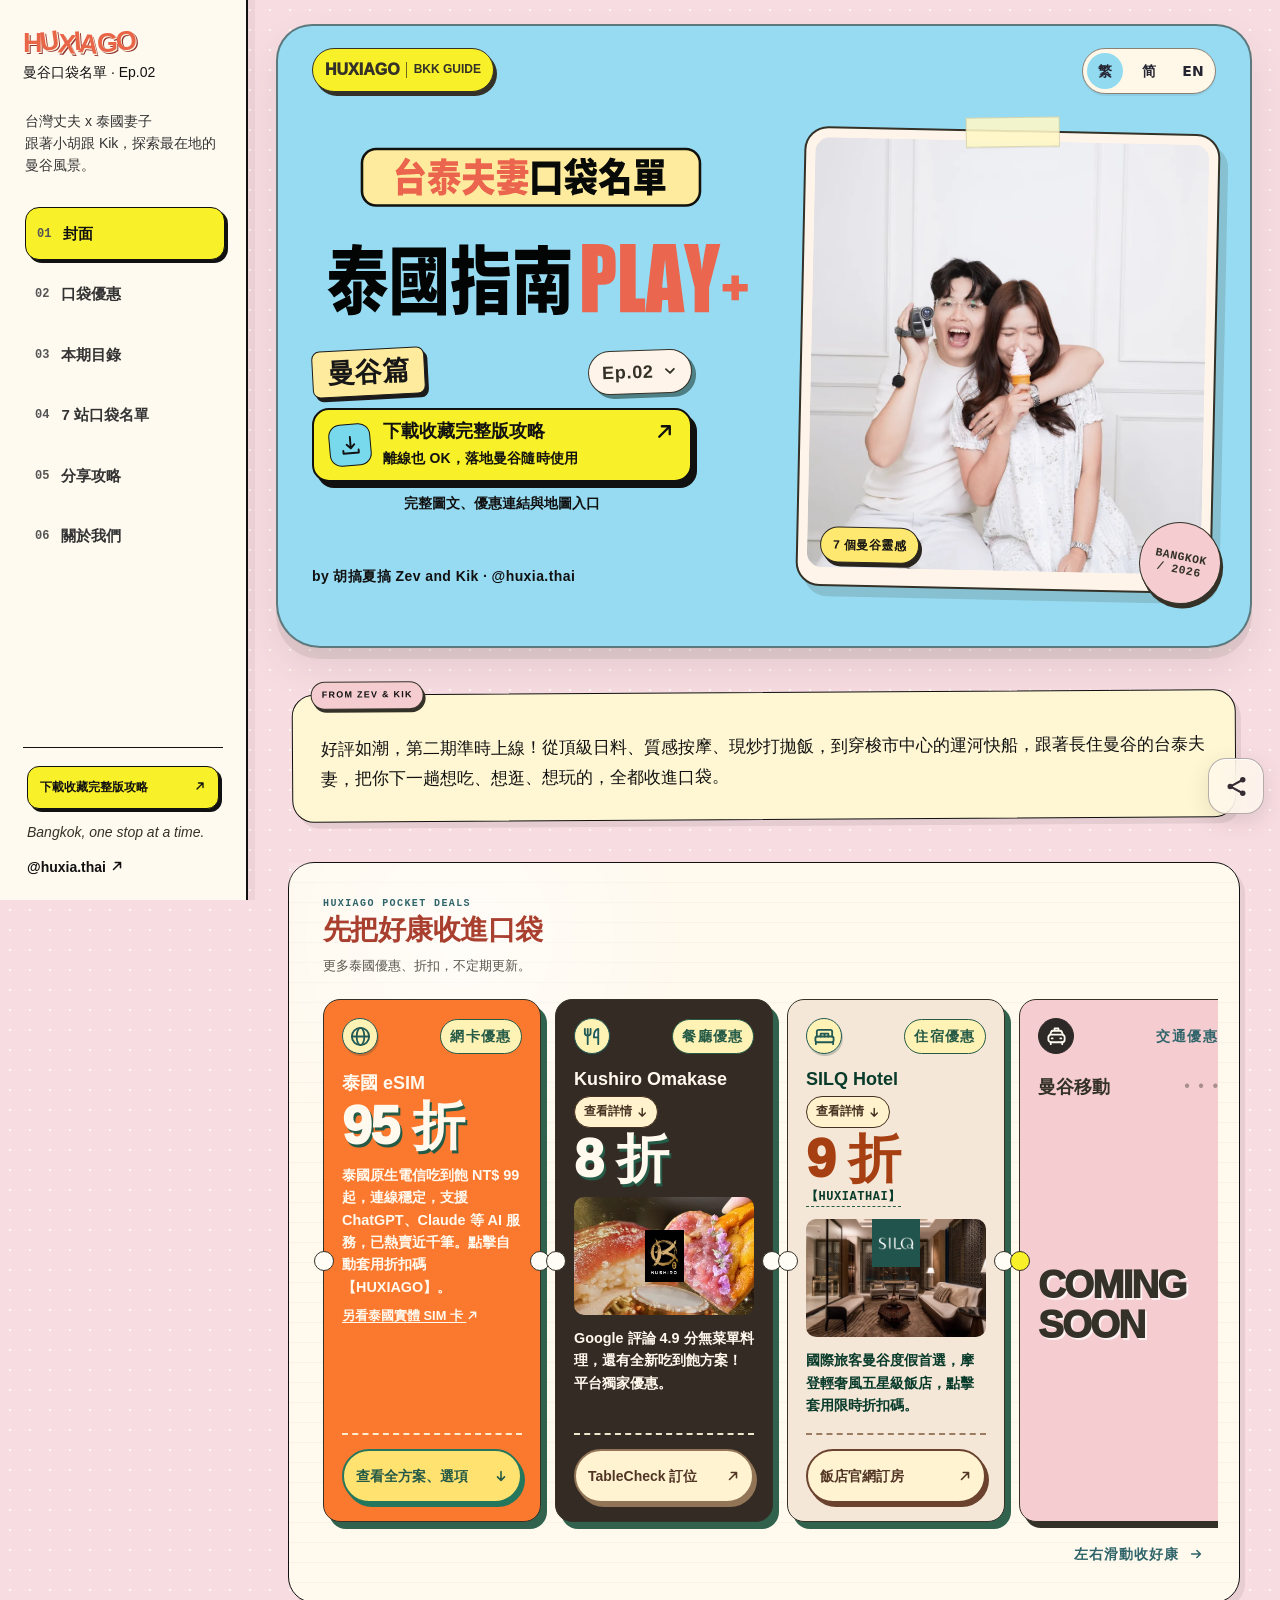
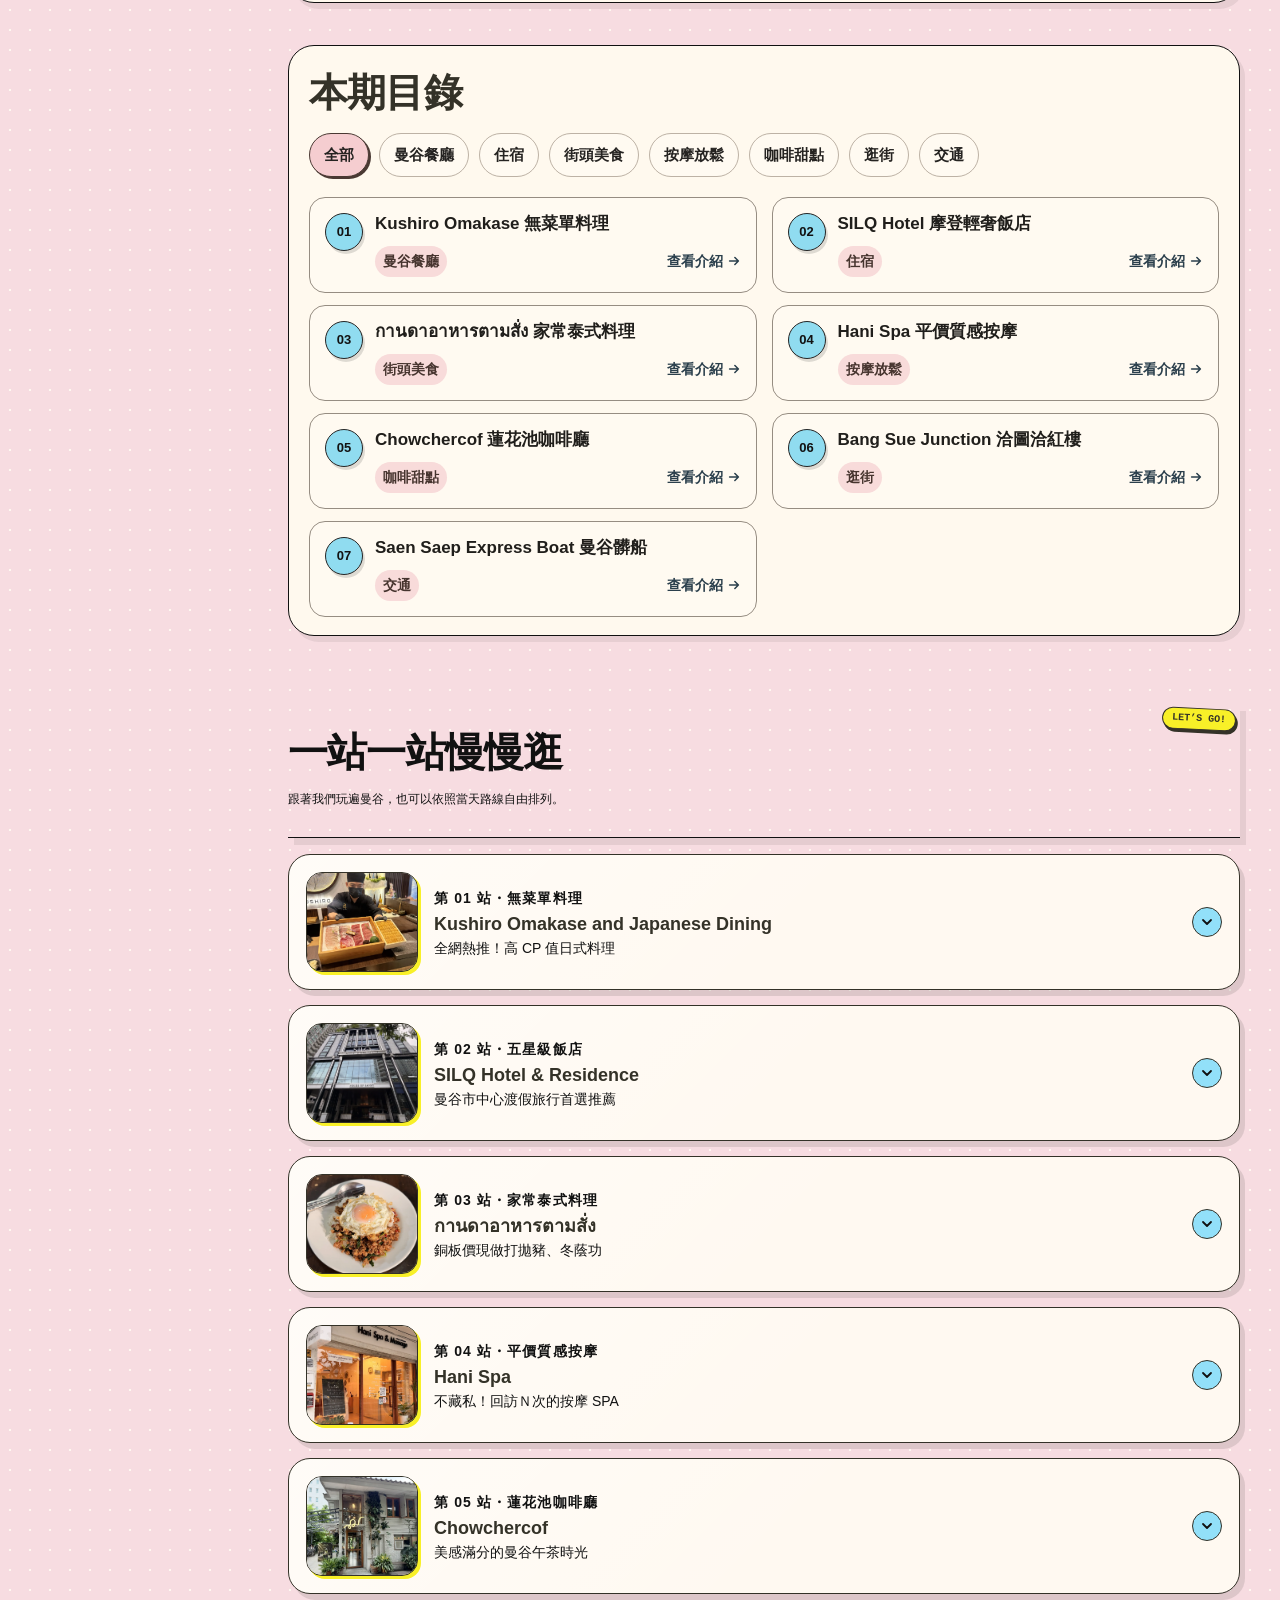
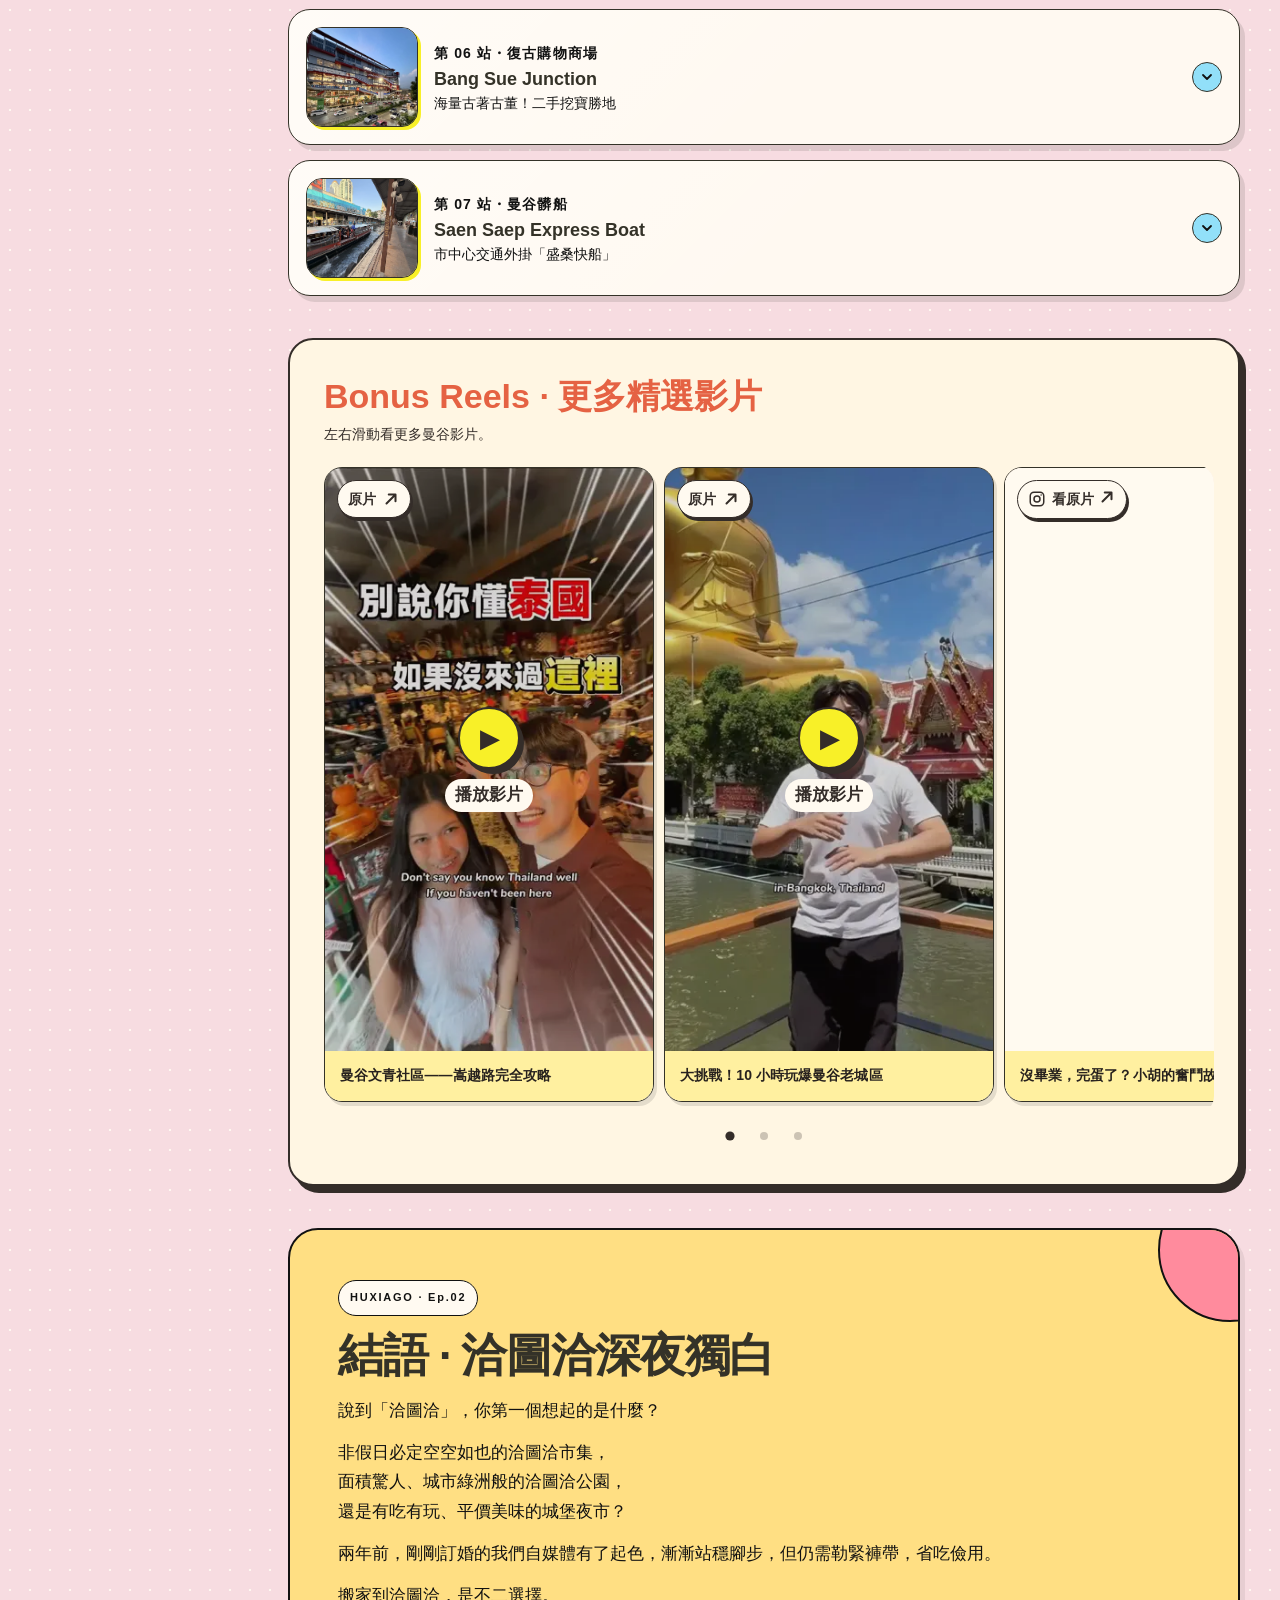
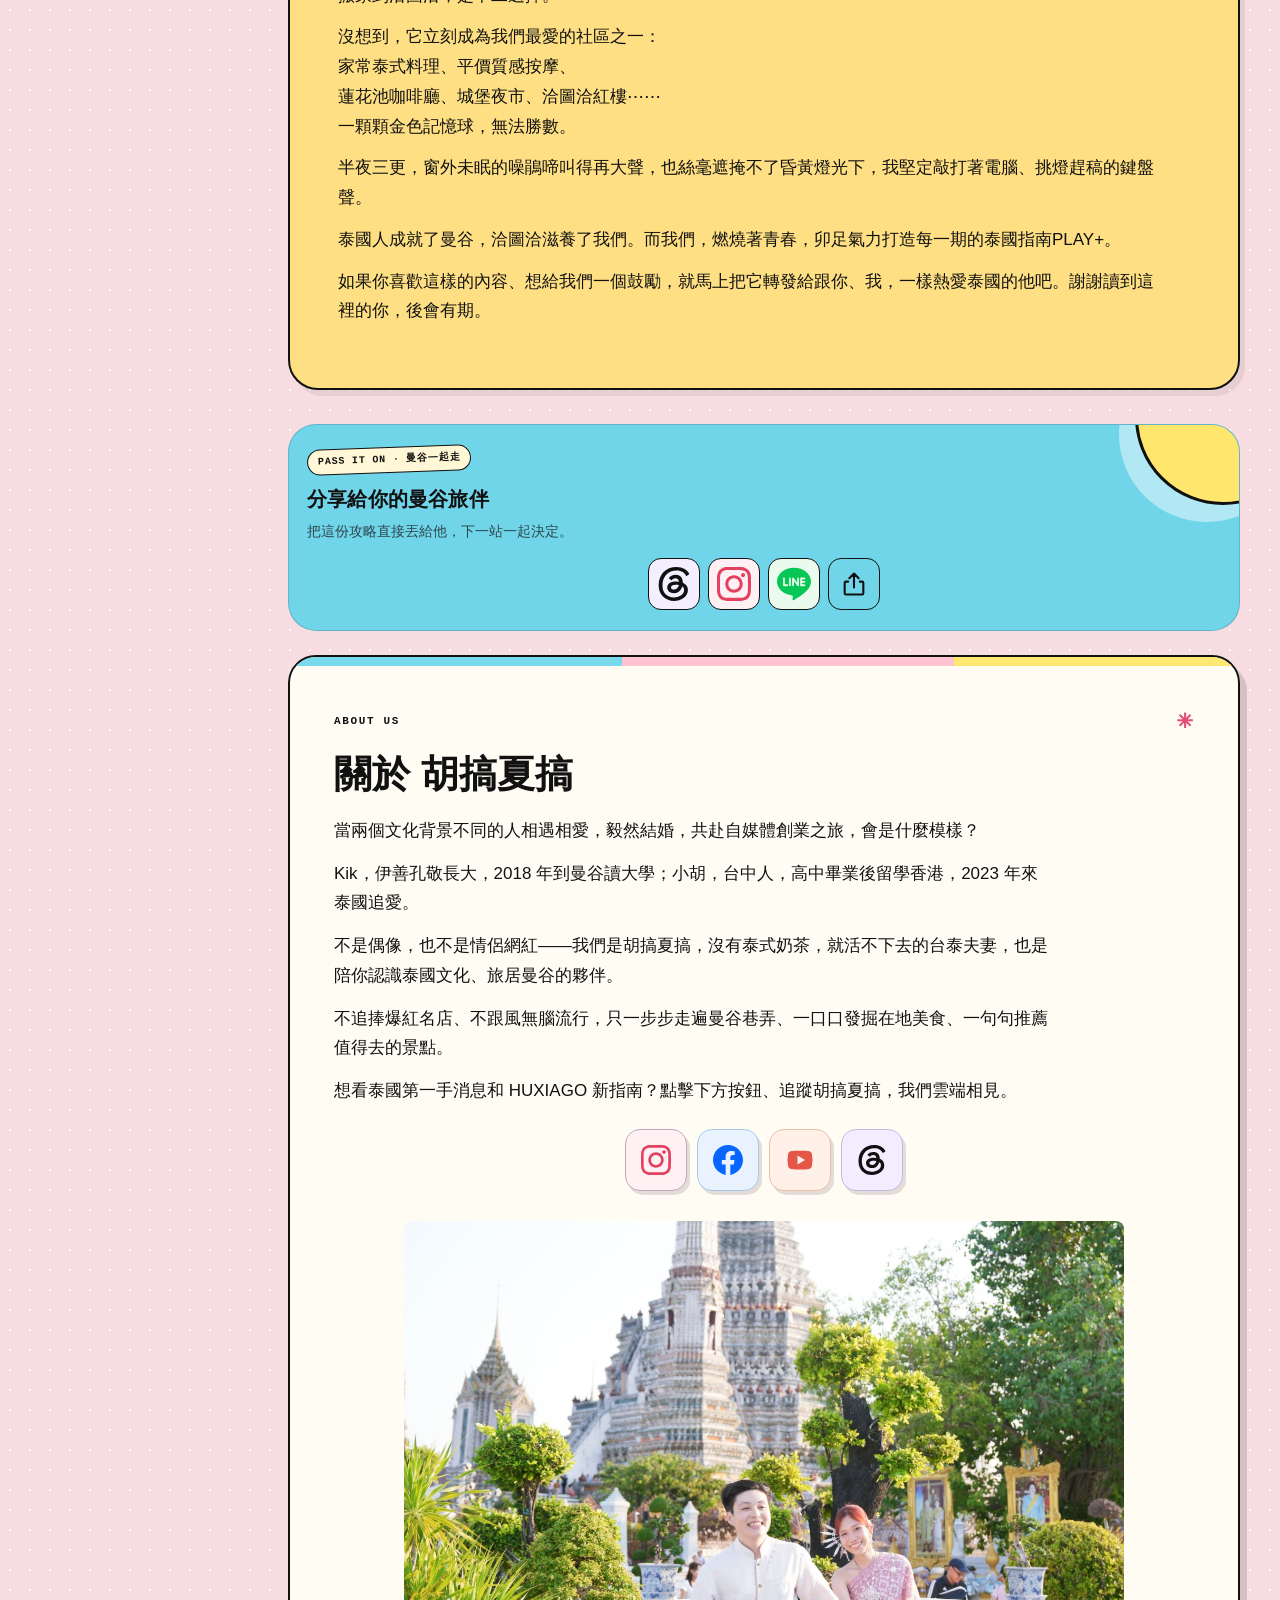
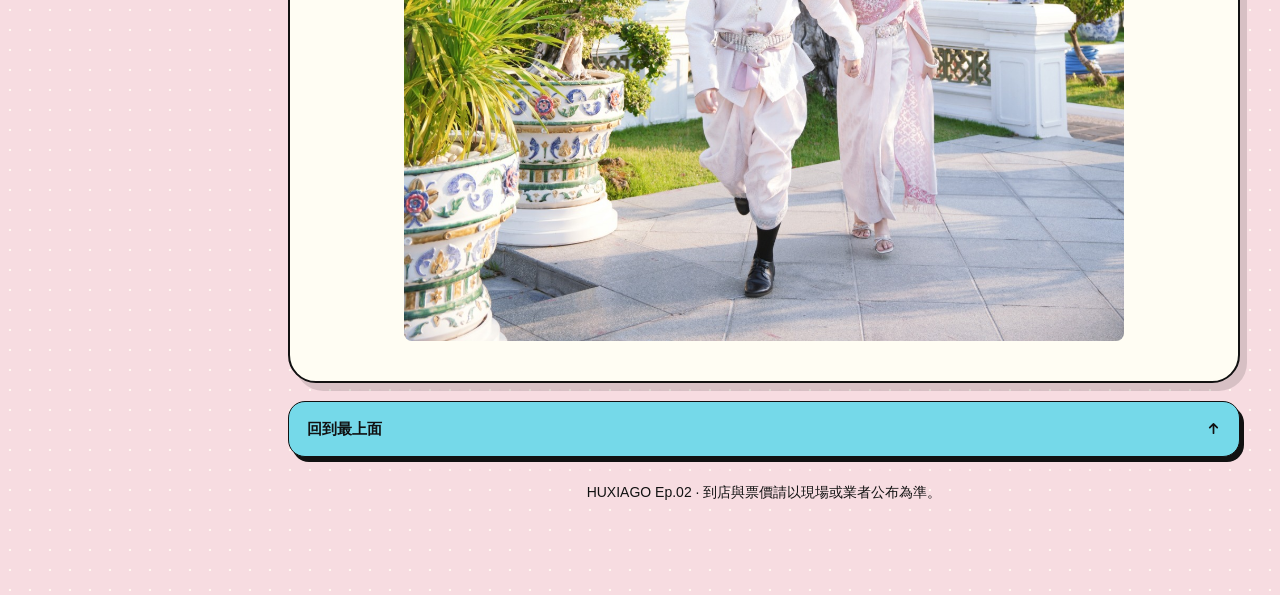
==== commit 7b9e0e8e: "Link shared deals to EP02 station details" ====
--- a/bkk-ep02-zh.html
+++ b/bkk-ep02-zh.html
@@ -1515,6 +1515,34 @@
   .visual-v7 .ticket-feature .ticket-cta:active { transform: none; }
 }
 
+/* Keep the secondary reading link next to the merchant name when space allows. */
+.visual-v7 .ticket-heading {
+  display: flex;
+  flex-wrap: wrap;
+  align-items: center;
+  justify-content: space-between;
+  gap: 5px 8px;
+  margin: 14px 0 4px;
+}
+.visual-v7 .ticket-heading h3 { margin: 0; }
+.visual-v7 .ticket-details {
+  display: inline-flex;
+  align-items: center;
+  gap: 4px;
+  min-height: 32px;
+  padding: 3px 9px;
+  color: #453121;
+  background: #fff2cc;
+  border: 1px solid currentColor;
+  border-radius: 999px;
+  font-size: .78rem;
+  font-weight: 750;
+  line-height: 1.2;
+  text-decoration: none;
+}
+.visual-v7 .ticket-details:hover { background: #fff9e6; }
+.visual-v7 .ticket-details:focus-visible { outline: 2px solid currentColor; outline-offset: 2px; }
+
 /* Keep each Instagram frame and its floating player in the same portrait format. */
 .reel-figure[data-kind="reel"] .reel-viewport,
 .visual-v7 .story-reel .reel-figure[data-kind="reel"] .reel-viewport,
@@ -2374,7 +2402,7 @@
 </div><div class="hero"><img fetchpriority="high" decoding="async" alt="小胡 Zev 與 Kik 拿著攝影機及冰淇淋的雙人合照" src="media/ea863e999767b920.webp"><span>7 個曼谷靈感</span></div><p class="byline">by 胡搞夏搞 Zev and Kik · @huxia.thai</p><div aria-hidden="true" class="travel-stamp">BANGKOK / 2026</div></header>
 <nav aria-label="快速導覽" class="pocket-nav"><a href="#deals">優惠</a><a href="#toc">目錄</a><a href="#spots">景點</a></nav>
 <p class="intro">好評如潮，第二期準時上線！從頂級日料、質感按摩、現炒打拋飯，到穿梭市中心的運河快船，跟著長住曼谷的台泰夫妻，把你下一趟想吃、想逛、想玩的，全都收進口袋。</p>
-<section aria-labelledby="ep02-deals-title" class="deal-zone" id="deals"><div id="hux-shared-deals" data-locale="zh-Hant" translate="no"><p class="deal-kicker">HUXIAGO POCKET DEALS</p><h2 id="ep02-deals-title">先把好康收進口袋</h2><p class="deal-intro">更多泰國優惠、折扣，不定期更新。</p><div class="deal-track" role="region" tabindex="0" aria-label="優惠票券"><article class="deal-ticket ticket-feature" data-shared-deal="esim" translate="no"><div class="ticket-top"><span class="ticket-icon" aria-hidden="true"><svg viewBox="0 0 24 24" focusable="false" fill="none" stroke="currentColor" stroke-width="1.9" stroke-linecap="round" stroke-linejoin="round"><circle cx="12" cy="12" r="9"/><ellipse cx="12" cy="12" rx="4" ry="9"/><path d="M3 12h18"/></svg></span><span class="ticket-eyebrow">網卡優惠</span></div><h3>泰國 eSIM</h3><div class="ticket-discount"><div class="ticket-value">95 折</div></div><p class="ticket-copy">泰國原生電信吃到飽 NT$ 99 起，連線穩定，支援 ChatGPT、Claude 等 AI 服務，已熱賣近千筆。點擊自動套用折扣碼【HUXIAGO】。</p><a class="ticket-related" href="https://esimconnect.com.tw/#/access/simbuy?region=%E6%B3%B0%E5%9C%8B%20(%E5%AF%A6%E9%AB%94%E5%8D%A1)&amp;referencecode=HUXIAGO" target="_blank" rel="noopener noreferrer">另看泰國實體 SIM 卡 <svg class="hux-arrow hux-arrow-out" viewBox="0 0 16 16" aria-hidden="true" focusable="false" fill="none"><path d="M4 12 12 4m-6 0h6v6" stroke="currentColor" stroke-width="1.8" stroke-linecap="round" stroke-linejoin="round"/></svg></a><div class="ticket-stub"><a class="ticket-cta" href="https://esimconnect.com.tw/#/access/esimbuy?region=泰國&amp;referencecode=HUXIAGO" data-cta-id="huxiago-esim" target="_blank" rel="noopener noreferrer"><span class="ticket-cta-label">查看全方案、選項</span><svg class="hux-arrow hux-arrow-down" viewBox="0 0 16 16" aria-hidden="true" focusable="false" fill="none"><path d="M8 3v10m-4-4 4 4 4-4" stroke="currentColor" stroke-width="1.8" stroke-linecap="round" stroke-linejoin="round"/></svg></a></div></article><article class="deal-ticket ticket-feature" data-shared-deal="kushiro" translate="no"><div class="ticket-top"><span class="ticket-icon" aria-hidden="true"><svg viewBox="0 0 24 24" focusable="false" fill="none" stroke="currentColor" stroke-width="1.9" stroke-linecap="round" stroke-linejoin="round"><path d="M4 4v4a3 3 0 0 0 6 0V4M7 4v16"/><path d="M18 20V4c-3 1-4.5 4-4.5 7.5V13H18" fill="#fffaf0"/></svg></span><span class="ticket-eyebrow">餐廳優惠</span></div><h3>Kushiro Omakase</h3><div class="ticket-discount"><div class="ticket-value">8 折</div></div><div class="ticket-photo"><img class="ticket-photo-image" src="ep02/kushiro-coupon-sushi.webp" alt="" loading="lazy" decoding="async"><img class="ticket-photo-logo" src="ep02/kushiro-coupon-logo.webp" alt="" loading="lazy" decoding="async"></div><p class="ticket-copy">Google 評論 4.9 分無菜單料理，還有全新吃到飽方案！平台獨家優惠。</p><div class="ticket-stub"><a class="ticket-cta" href="https://www.tablecheck.com/en/kushiro-omakase-and-japanese-dining-bangkok/reserve/message?utm_source=huxiago" data-cta-id="ep02-kushiro-offer" target="_blank" rel="noopener noreferrer"><span class="ticket-cta-label">TableCheck 訂位</span><svg class="hux-arrow hux-arrow-out" viewBox="0 0 16 16" aria-hidden="true" focusable="false" fill="none"><path d="M4 12 12 4m-6 0h6v6" stroke="currentColor" stroke-width="1.8" stroke-linecap="round" stroke-linejoin="round"/></svg></a></div></article><article class="deal-ticket ticket-feature" data-shared-deal="silq" translate="no"><div class="ticket-top"><span class="ticket-icon" aria-hidden="true"><svg viewBox="0 0 24 24" focusable="false" fill="none" stroke="currentColor" stroke-width="1.9" stroke-linecap="round" stroke-linejoin="round"><path d="M4 12V7a2 2 0 0 1 2-2h12a2 2 0 0 1 2 2v5M8 12V9h4v3m0 0V9h4v3M3 18v2m18-2v2"/><rect x="2.5" y="12" width="19" height="6" rx="2"/></svg></span><span class="ticket-eyebrow">住宿優惠</span></div><h3>SILQ Hotel</h3><div class="ticket-discount"><div class="ticket-value">9 折</div><span class="ticket-code">【HUXIATHAI】</span></div><div class="ticket-photo"><img class="ticket-photo-image" src="ep02/silq-coupon-lobby.webp" alt="" loading="lazy" decoding="async"><img class="ticket-photo-logo" src="ep02/silq-coupon-logo.webp" alt="" loading="lazy" decoding="async"></div><p class="ticket-copy">國際旅客曼谷度假首選，摩登輕奢風五星級飯店，點擊套用限時折扣碼。</p><div class="ticket-stub"><a class="ticket-cta" href="https://book-directonline.com/properties/SILQHotelResidencedirect?locale=en&amp;promocode=HUXIATHAI" data-cta-id="ep02-silq-offer" target="_blank" rel="noopener noreferrer"><span class="ticket-cta-label">飯店官網訂房</span><svg class="hux-arrow hux-arrow-out" viewBox="0 0 16 16" aria-hidden="true" focusable="false" fill="none"><path d="M4 12 12 4m-6 0h6v6" stroke="currentColor" stroke-width="1.8" stroke-linecap="round" stroke-linejoin="round"/></svg></a></div></article><article class="deal-ticket deal-pink ticket-coming" data-upcoming-deal="transport"><div class="ticket-top"><span class="ticket-icon" aria-hidden="true"><svg viewBox="0 0 24 24" focusable="false" fill="none" stroke="currentColor" stroke-width="1.9" stroke-linecap="round" stroke-linejoin="round"><path d="m5 11 1.5-4A2 2 0 0 1 8.4 6h7.2a2 2 0 0 1 1.9 1l1.5 4M10 6V3.5h4V6" fill="#fffaf0"/><rect x="3.5" y="10" width="17" height="8" rx="3" fill="#fffaf0"/><path d="M6 18v2m12-2v2M7 14h1m8 0h1"/></svg></span><span class="ticket-eyebrow">交通優惠</span></div><h3>曼谷移動</h3><div class="ticket-value">COMING SOON</div><div aria-hidden="true" class="ticket-dots">• • •</div></article><article class="deal-ticket deal-blue ticket-coming" data-upcoming-deal="dining-experiences"><div class="ticket-top"><span class="ticket-icon" aria-hidden="true"><svg viewBox="0 0 24 24" focusable="false" fill="none" stroke="currentColor" stroke-width="1.9" stroke-linecap="round" stroke-linejoin="round"><path d="M4 4v4a3 3 0 0 0 6 0V4M7 4v16"/><path d="M18 20V4c-3 1-4.5 4-4.5 7.5V13H18" fill="#fffaf0"/></svg></span><span class="ticket-eyebrow">吃喝玩樂</span></div><h3>餐廳・體驗</h3><div class="ticket-value">COMING SOON</div><div aria-hidden="true" class="ticket-dots">• • •</div></article></div><p class="deal-swipe">左右滑動收好康 <svg class="hux-arrow hux-arrow-right" viewBox="0 0 16 16" aria-hidden="true" focusable="false" fill="none"><path d="M3 8h10m-4-4 4 4-4 4" stroke="currentColor" stroke-width="1.8" stroke-linecap="round" stroke-linejoin="round"/></svg></p></div></section>
+<section aria-labelledby="ep02-deals-title" class="deal-zone" id="deals"><div id="hux-shared-deals" data-locale="zh-Hant" translate="no"><p class="deal-kicker">HUXIAGO POCKET DEALS</p><h2 id="ep02-deals-title">先把好康收進口袋</h2><p class="deal-intro">更多泰國優惠、折扣，不定期更新。</p><div class="deal-track" role="region" tabindex="0" aria-label="優惠票券"><article class="deal-ticket ticket-feature" data-shared-deal="esim" translate="no"><div class="ticket-top"><span class="ticket-icon" aria-hidden="true"><svg viewBox="0 0 24 24" focusable="false" fill="none" stroke="currentColor" stroke-width="1.9" stroke-linecap="round" stroke-linejoin="round"><circle cx="12" cy="12" r="9"/><ellipse cx="12" cy="12" rx="4" ry="9"/><path d="M3 12h18"/></svg></span><span class="ticket-eyebrow">網卡優惠</span></div><h3>泰國 eSIM</h3><div class="ticket-discount"><div class="ticket-value">95 折</div></div><p class="ticket-copy">泰國原生電信吃到飽 NT$ 99 起，連線穩定，支援 ChatGPT、Claude 等 AI 服務，已熱賣近千筆。點擊自動套用折扣碼【HUXIAGO】。</p><a class="ticket-related" href="https://esimconnect.com.tw/#/access/simbuy?region=%E6%B3%B0%E5%9C%8B%20(%E5%AF%A6%E9%AB%94%E5%8D%A1)&amp;referencecode=HUXIAGO" target="_blank" rel="noopener noreferrer">另看泰國實體 SIM 卡 <svg class="hux-arrow hux-arrow-out" viewBox="0 0 16 16" aria-hidden="true" focusable="false" fill="none"><path d="M4 12 12 4m-6 0h6v6" stroke="currentColor" stroke-width="1.8" stroke-linecap="round" stroke-linejoin="round"/></svg></a><div class="ticket-stub"><a class="ticket-cta" href="https://esimconnect.com.tw/#/access/esimbuy?region=泰國&amp;referencecode=HUXIAGO" data-cta-id="huxiago-esim" target="_blank" rel="noopener noreferrer"><span class="ticket-cta-label">查看全方案、選項</span><svg class="hux-arrow hux-arrow-down" viewBox="0 0 16 16" aria-hidden="true" focusable="false" fill="none"><path d="M8 3v10m-4-4 4 4 4-4" stroke="currentColor" stroke-width="1.8" stroke-linecap="round" stroke-linejoin="round"/></svg></a></div></article><article class="deal-ticket ticket-feature" data-shared-deal="kushiro" translate="no"><div class="ticket-top"><span class="ticket-icon" aria-hidden="true"><svg viewBox="0 0 24 24" focusable="false" fill="none" stroke="currentColor" stroke-width="1.9" stroke-linecap="round" stroke-linejoin="round"><path d="M4 4v4a3 3 0 0 0 6 0V4M7 4v16"/><path d="M18 20V4c-3 1-4.5 4-4.5 7.5V13H18" fill="#fffaf0"/></svg></span><span class="ticket-eyebrow">餐廳優惠</span></div><div class="ticket-heading"><h3>Kushiro Omakase</h3><a class="ticket-details" href="#kushiro" aria-label="查看詳情 · Kushiro Omakase">查看詳情 <svg class="hux-arrow hux-arrow-down" viewBox="0 0 16 16" aria-hidden="true" focusable="false" fill="none"><path d="M8 3v10m-4-4 4 4 4-4" stroke="currentColor" stroke-width="1.8" stroke-linecap="round" stroke-linejoin="round"/></svg></a></div><div class="ticket-discount"><div class="ticket-value">8 折</div></div><div class="ticket-photo"><img class="ticket-photo-image" src="ep02/kushiro-coupon-sushi.webp" alt="" loading="lazy" decoding="async"><img class="ticket-photo-logo" src="ep02/kushiro-coupon-logo.webp" alt="" loading="lazy" decoding="async"></div><p class="ticket-copy">Google 評論 4.9 分無菜單料理，還有全新吃到飽方案！平台獨家優惠。</p><div class="ticket-stub"><a class="ticket-cta" href="https://www.tablecheck.com/en/kushiro-omakase-and-japanese-dining-bangkok/reserve/message?utm_source=huxiago" data-cta-id="ep02-kushiro-offer" target="_blank" rel="noopener noreferrer"><span class="ticket-cta-label">TableCheck 訂位</span><svg class="hux-arrow hux-arrow-out" viewBox="0 0 16 16" aria-hidden="true" focusable="false" fill="none"><path d="M4 12 12 4m-6 0h6v6" stroke="currentColor" stroke-width="1.8" stroke-linecap="round" stroke-linejoin="round"/></svg></a></div></article><article class="deal-ticket ticket-feature" data-shared-deal="silq" translate="no"><div class="ticket-top"><span class="ticket-icon" aria-hidden="true"><svg viewBox="0 0 24 24" focusable="false" fill="none" stroke="currentColor" stroke-width="1.9" stroke-linecap="round" stroke-linejoin="round"><path d="M4 12V7a2 2 0 0 1 2-2h12a2 2 0 0 1 2 2v5M8 12V9h4v3m0 0V9h4v3M3 18v2m18-2v2"/><rect x="2.5" y="12" width="19" height="6" rx="2"/></svg></span><span class="ticket-eyebrow">住宿優惠</span></div><div class="ticket-heading"><h3>SILQ Hotel</h3><a class="ticket-details" href="#silq" aria-label="查看詳情 · SILQ Hotel">查看詳情 <svg class="hux-arrow hux-arrow-down" viewBox="0 0 16 16" aria-hidden="true" focusable="false" fill="none"><path d="M8 3v10m-4-4 4 4 4-4" stroke="currentColor" stroke-width="1.8" stroke-linecap="round" stroke-linejoin="round"/></svg></a></div><div class="ticket-discount"><div class="ticket-value">9 折</div><span class="ticket-code">【HUXIATHAI】</span></div><div class="ticket-photo"><img class="ticket-photo-image" src="ep02/silq-coupon-lobby.webp" alt="" loading="lazy" decoding="async"><img class="ticket-photo-logo" src="ep02/silq-coupon-logo.webp" alt="" loading="lazy" decoding="async"></div><p class="ticket-copy">國際旅客曼谷度假首選，摩登輕奢風五星級飯店，點擊套用限時折扣碼。</p><div class="ticket-stub"><a class="ticket-cta" href="https://book-directonline.com/properties/SILQHotelResidencedirect?locale=en&amp;promocode=HUXIATHAI" data-cta-id="ep02-silq-offer" target="_blank" rel="noopener noreferrer"><span class="ticket-cta-label">飯店官網訂房</span><svg class="hux-arrow hux-arrow-out" viewBox="0 0 16 16" aria-hidden="true" focusable="false" fill="none"><path d="M4 12 12 4m-6 0h6v6" stroke="currentColor" stroke-width="1.8" stroke-linecap="round" stroke-linejoin="round"/></svg></a></div></article><article class="deal-ticket deal-pink ticket-coming" data-upcoming-deal="transport"><div class="ticket-top"><span class="ticket-icon" aria-hidden="true"><svg viewBox="0 0 24 24" focusable="false" fill="none" stroke="currentColor" stroke-width="1.9" stroke-linecap="round" stroke-linejoin="round"><path d="m5 11 1.5-4A2 2 0 0 1 8.4 6h7.2a2 2 0 0 1 1.9 1l1.5 4M10 6V3.5h4V6" fill="#fffaf0"/><rect x="3.5" y="10" width="17" height="8" rx="3" fill="#fffaf0"/><path d="M6 18v2m12-2v2M7 14h1m8 0h1"/></svg></span><span class="ticket-eyebrow">交通優惠</span></div><h3>曼谷移動</h3><div class="ticket-value">COMING SOON</div><div aria-hidden="true" class="ticket-dots">• • •</div></article><article class="deal-ticket deal-blue ticket-coming" data-upcoming-deal="dining-experiences"><div class="ticket-top"><span class="ticket-icon" aria-hidden="true"><svg viewBox="0 0 24 24" focusable="false" fill="none" stroke="currentColor" stroke-width="1.9" stroke-linecap="round" stroke-linejoin="round"><path d="M4 4v4a3 3 0 0 0 6 0V4M7 4v16"/><path d="M18 20V4c-3 1-4.5 4-4.5 7.5V13H18" fill="#fffaf0"/></svg></span><span class="ticket-eyebrow">吃喝玩樂</span></div><h3>餐廳・體驗</h3><div class="ticket-value">COMING SOON</div><div aria-hidden="true" class="ticket-dots">• • •</div></article></div><p class="deal-swipe">左右滑動收好康 <svg class="hux-arrow hux-arrow-right" viewBox="0 0 16 16" aria-hidden="true" focusable="false" fill="none"><path d="M3 8h10m-4-4 4 4-4 4" stroke="currentColor" stroke-width="1.8" stroke-linecap="round" stroke-linejoin="round"/></svg></p></div></section>
 <nav aria-label="本期目錄" class="toc" id="toc">
 <h2 class="sec-title">本期目錄</h2>
 <div class="toc-filters" aria-label="依情境篩選目錄"><button type="button" data-filter="全部" aria-pressed="true">全部</button><button type="button" data-filter="曼谷餐廳" aria-pressed="false">曼谷餐廳</button><button type="button" data-filter="住宿" aria-pressed="false">住宿</button><button type="button" data-filter="街頭美食" aria-pressed="false">街頭美食</button><button type="button" data-filter="按摩放鬆" aria-pressed="false">按摩放鬆</button><button type="button" data-filter="咖啡甜點" aria-pressed="false">咖啡甜點</button><button type="button" data-filter="逛街" aria-pressed="false">逛街</button><button type="button" data-filter="交通" aria-pressed="false">交通</button></div>
@@ -2896,7 +2924,8 @@
     });
   }));
 
-  rows.forEach(link => link.addEventListener('click', event => {
+  const stationLinks = [...rows, ...document.querySelectorAll('.ticket-details[href^="#"]')];
+  stationLinks.forEach(link => link.addEventListener('click', event => {
     if (event.metaKey || event.ctrlKey || event.shiftKey || event.altKey) return;
     const station = document.getElementById(link.hash.slice(1));
     if (!station) return;
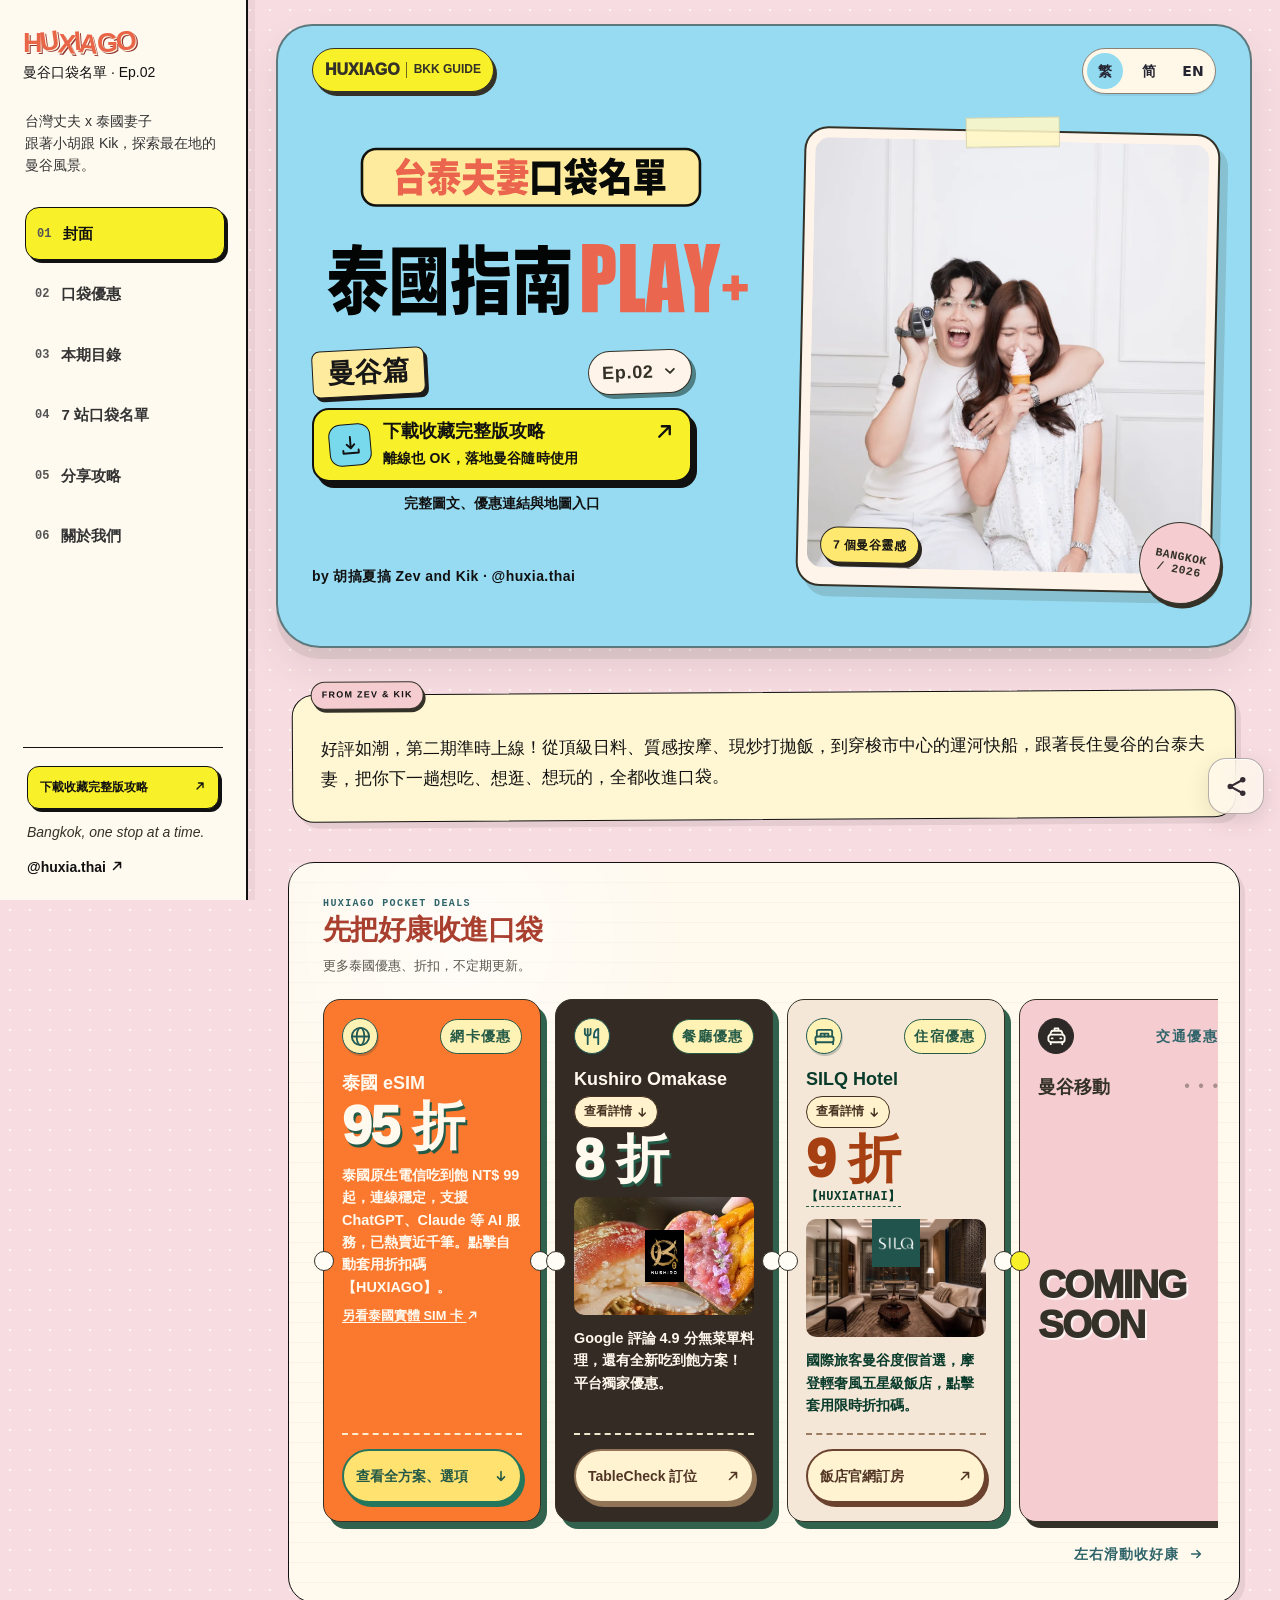
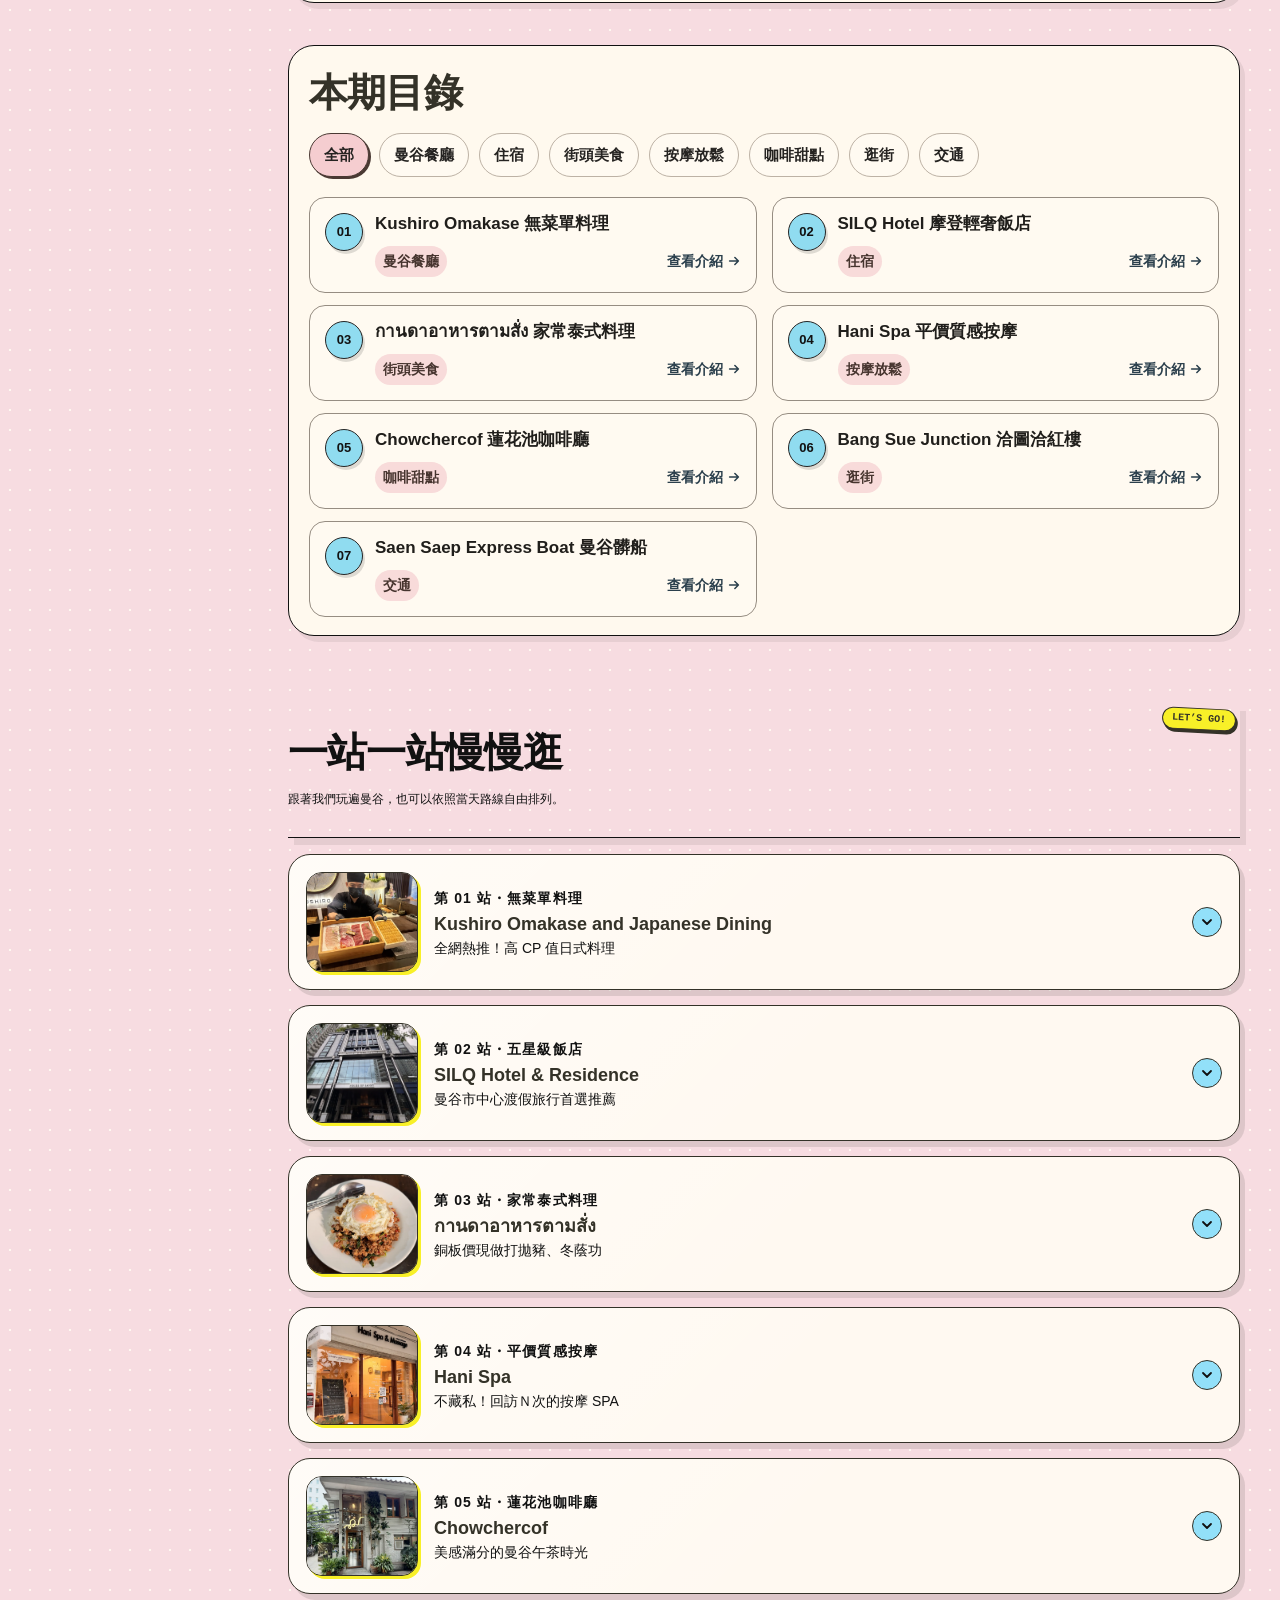
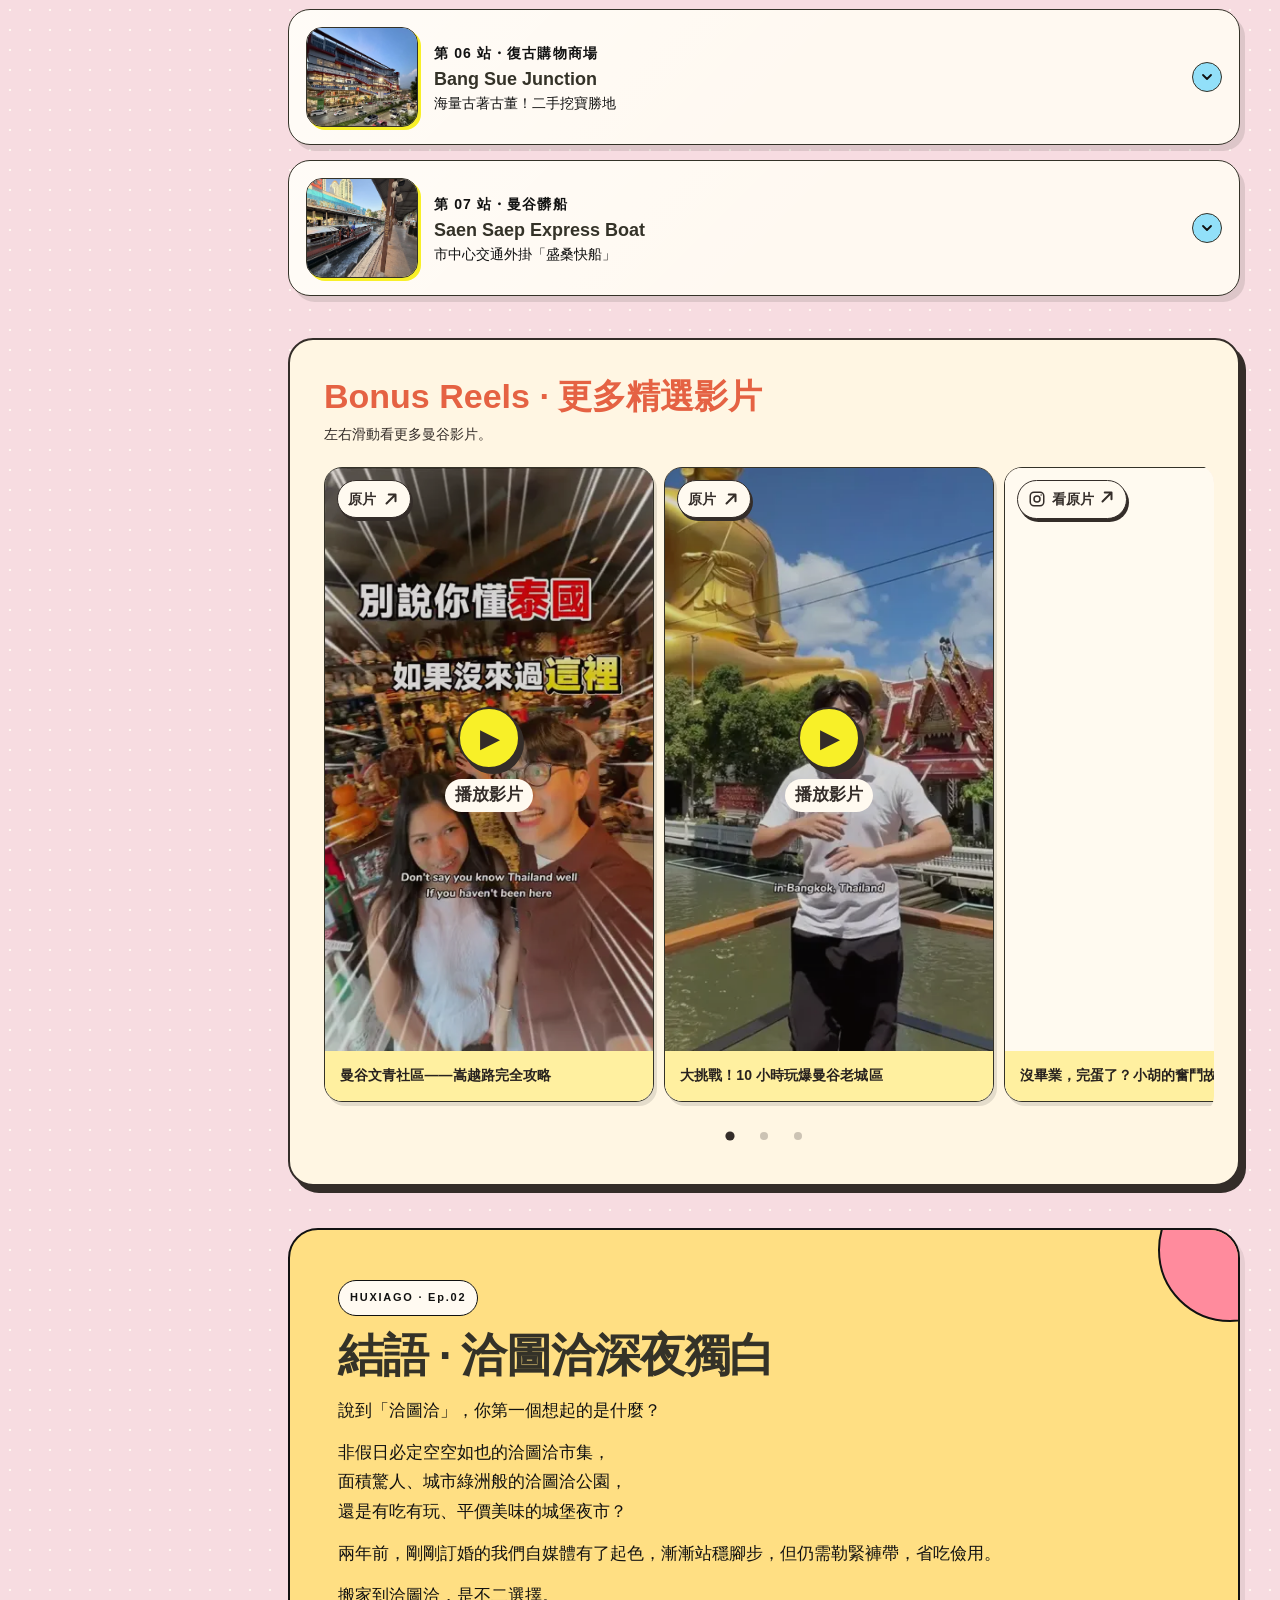
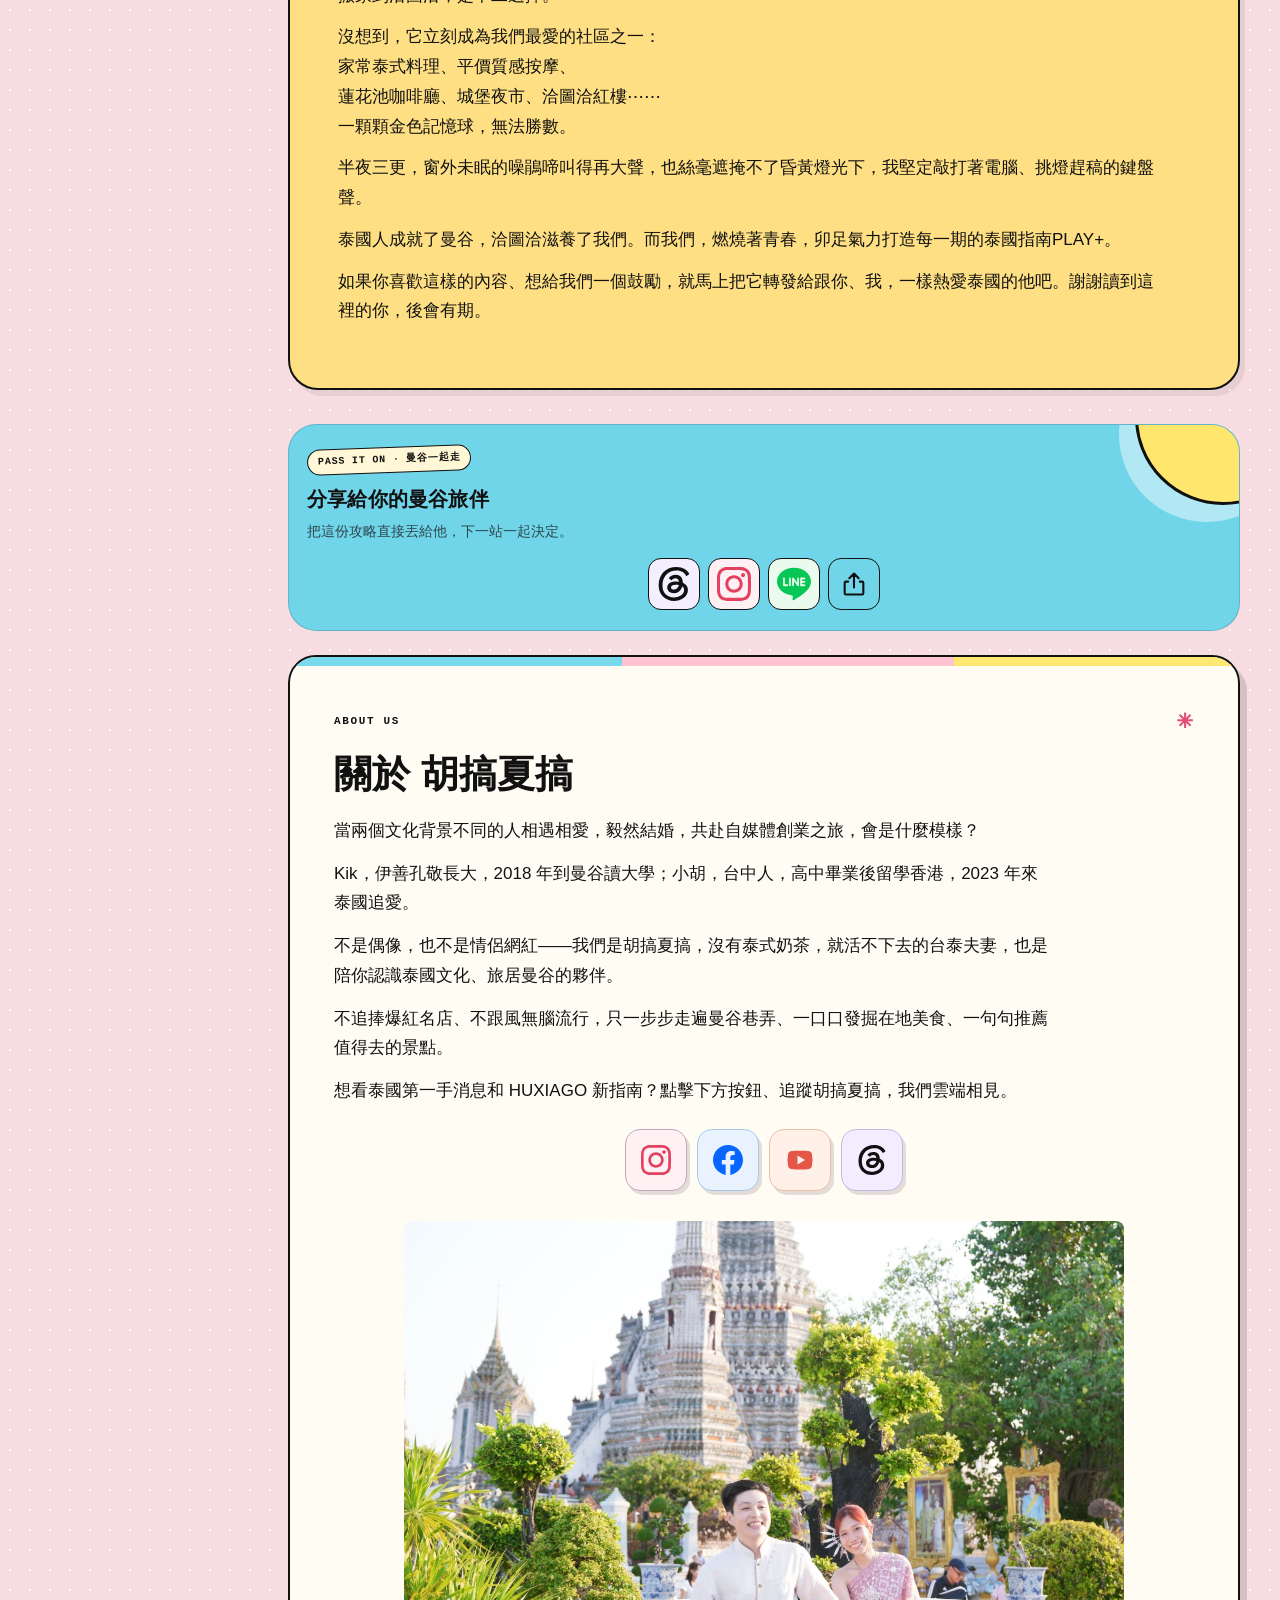
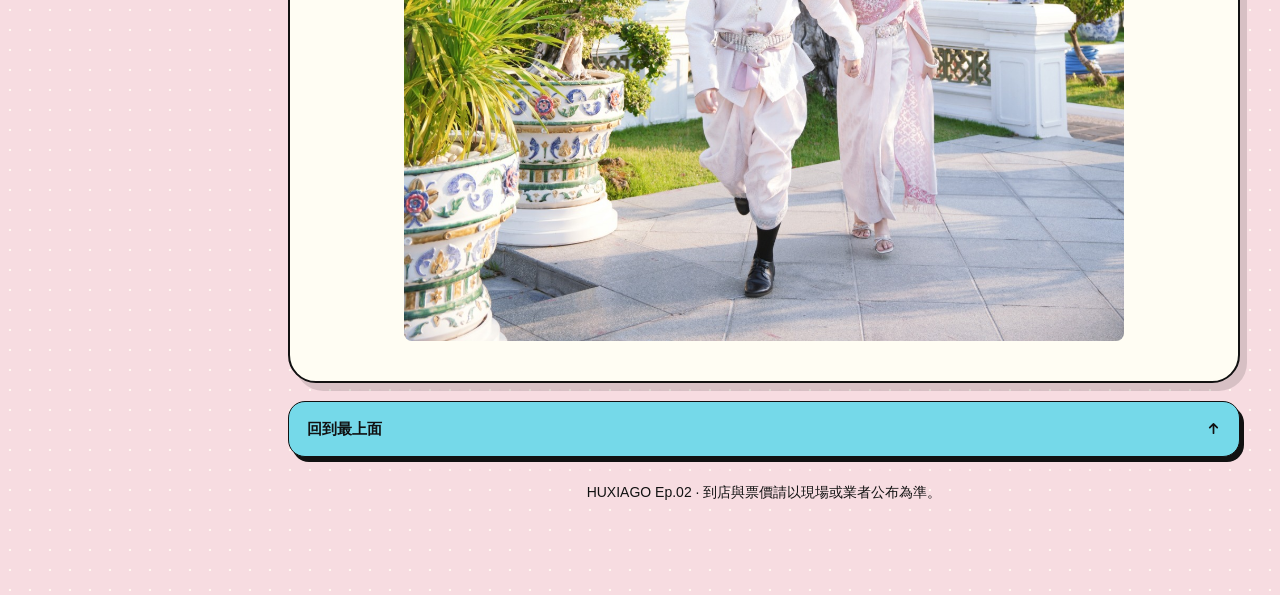
==== commit 49cf2b86: "Unify Reel and clip controls across the Bangkok guides" ====
--- a/bkk-ep02-zh.html
+++ b/bkk-ep02-zh.html
@@ -4,9 +4,9 @@
 <meta charset="utf-8">
 <meta name="viewport" content="width=device-width, initial-scale=1">
 <meta name="robots" content="noindex, nofollow">
-<title>曼谷口袋名單 EP.02 | HUXIAGO</title>
+<title>曼谷口袋名單 Ep.02｜泰國指南PLAY+</title>
 <link rel="canonical" href="https://huxiago.com/bkk-ep02-zh">
-<meta name="description" content="好評如潮，第二期準時上線！從頂級日料、質感按摩、現炒打拋飯，到穿梭市中心的運河快船，跟著長住曼谷的台泰夫妻，把你下一趟想吃、想逛、想玩的，全都收進口袋。"><meta property="og:type" content="website"><meta property="og:url" content="https://huxiago.com/bkk-ep02-zh"><meta property="og:title" content="曼谷口袋名單 EP.02 | HUXIAGO"><meta property="og:description" content="好評如潮，第二期準時上線！從頂級日料、質感按摩、現炒打拋飯，到穿梭市中心的運河快船，跟著長住曼谷的台泰夫妻，把你下一趟想吃、想逛、想玩的，全都收進口袋。"><meta property="og:image" content="https://huxiago.com/media/hux-share-ep02-compact-zh-hant.jpg"><meta property="og:image:width" content="1200"><meta property="og:image:height" content="630"><meta name="twitter:card" content="summary_large_image"><meta name="twitter:title" content="曼谷口袋名單 EP.02 | HUXIAGO"><meta name="twitter:description" content="好評如潮，第二期準時上線！從頂級日料、質感按摩、現炒打拋飯，到穿梭市中心的運河快船，跟著長住曼谷的台泰夫妻，把你下一趟想吃、想逛、想玩的，全都收進口袋。"><meta name="twitter:image" content="https://huxiago.com/media/hux-share-ep02-compact-zh-hant.jpg">
+<meta name="description" content="好評如潮，第二期準時上線！從頂級日料、質感按摩、現炒打拋飯，到穿梭市中心的運河快船，跟著長住曼谷的台泰夫妻，把你下一趟想吃、想逛、想玩的，全都收進口袋。"><meta property="og:type" content="website"><meta property="og:url" content="https://huxiago.com/bkk-ep02-zh"><meta property="og:title" content="曼谷口袋名單 Ep.02｜泰國指南PLAY+"><meta property="og:description" content="好評如潮，第二期準時上線！從頂級日料、質感按摩、現炒打拋飯，到穿梭市中心的運河快船，跟著長住曼谷的台泰夫妻，把你下一趟想吃、想逛、想玩的，全都收進口袋。"><meta property="og:image" content="https://huxiago.com/media/huxiago-share-ep02-cover.png"><meta property="og:image:width" content="870"><meta property="og:image:height" content="611"><meta name="twitter:card" content="summary_large_image"><meta name="twitter:title" content="曼谷口袋名單 Ep.02｜泰國指南PLAY+"><meta name="twitter:description" content="好評如潮，第二期準時上線！從頂級日料、質感按摩、現炒打拋飯，到穿梭市中心的運河快船，跟著長住曼谷的台泰夫妻，把你下一趟想吃、想逛、想玩的，全都收進口袋。"><meta name="twitter:image" content="https://huxiago.com/media/huxiago-share-ep02-cover.png">
 <style>
 :root{--cream:#fdf4e9;--cream2:#f6e7d6;--paper:#fffdfa;--orange:#f1741e;--brown:#8a6141;--ink:#2e2823;--muted:#5c5148;--line:rgba(138,97,65,.18)}
 *{box-sizing:border-box}html{scroll-behavior:smooth}body{margin:0;background:var(--cream);color:var(--ink);font-family:-apple-system,BlinkMacSystemFont,"Segoe UI","PingFang TC","Noto Sans TC","Microsoft JhengHei",sans-serif;line-height:1.7;-webkit-font-smoothing:antialiased}a{color:inherit}.wrap{width:min(100%,556px);margin:auto;padding:0 18px 60px}.cover{text-align:center;padding:34px 0 0}.kicker{font-size:11px;letter-spacing:.16em;color:var(--brown);font-weight:700;margin:0 0 11px}.cover h1{color:var(--orange);font-size:clamp(32px,9vw,42px);line-height:1.18;letter-spacing:.04em;margin:0}.vol{display:inline-block;border:1.5px solid var(--orange);color:var(--orange);border-radius:99px;padding:3px 14px;font-size:13px;font-weight:800;margin:14px 0 18px}.hero{position:relative;overflow:hidden;border-radius:14px;aspect-ratio:1.18;background:#e5d4c1}.hero img{width:100%;height:100%;object-fit:cover}.hero:after{content:"";position:absolute;inset:50% 0 0;background:linear-gradient(transparent,rgba(31,23,18,.56))}.hero span{position:absolute;z-index:1;bottom:17px;left:19px;color:white;font-size:15px;text-align:left;font-weight:700;letter-spacing:.04em}.byline{font-size:12px;color:var(--brown);margin:13px 0 0}.intro{font-size:14px;color:var(--muted);margin:21px 4px 0}.toc{margin:32px 0}.sec-title{font-size:22px;color:var(--orange);font-weight:800;letter-spacing:.07em;margin:0}.sec-sub{font-size:12px;color:var(--muted);margin:0 0 12px}.toc-list{border-top:1px solid var(--line)}.toc a{display:flex;gap:12px;align-items:center;text-decoration:none;padding:12px 4px;border-bottom:1px solid var(--line)}.num{flex:none;display:grid;place-items:center;width:26px;height:26px;background:var(--cream2);border-radius:50%;font-size:11px;color:var(--brown);font-weight:800}.toc strong{flex:1;font-size:15px}.toc small{display:block;font-size:11px;color:var(--muted);font-weight:400;line-height:1.3}.arrow{color:var(--brown);opacity:.65}.note{border-radius:12px;background:var(--cream2);padding:13px 15px;font-size:13px;color:var(--muted);margin:18px 0}.note strong{color:var(--ink)}.section-head{margin:34px 0 13px}.card{background:var(--paper);border:1px solid var(--line);border-radius:14px;margin:0 0 12px;overflow:hidden;scroll-margin-top:15px}.card summary{display:flex;gap:12px;align-items:center;cursor:pointer;list-style:none;padding:14px 15px}.card summary::-webkit-details-marker{display:none}.thumb{flex:none;width:58px;height:58px;object-fit:cover;border-radius:9px;background:var(--cream2)}.placeholder{display:grid;place-items:center;color:var(--brown);font-size:21px;background:linear-gradient(145deg,#f9ead8,#ead4be)}.head{min-width:0;flex:1}.head small{font-size:10.5px;color:var(--brown);letter-spacing:.08em}.head h3{color:var(--orange);font-size:17px;line-height:1.3;margin:1px 0;font-weight:800}.head p{font-size:11.5px;color:var(--muted);margin:0;overflow:hidden;text-overflow:ellipsis;white-space:nowrap}.chev{font-size:20px;color:var(--brown);transition:transform .2s}.card[open] .chev{transform:rotate(180deg)}.body{padding:0 15px 17px}.photo{margin:1px 0 13px;border-radius:10px;overflow:hidden;background:var(--cream2)}.photo img{width:100%;display:block;max-height:540px;object-fit:cover}.caption{padding:6px 9px;text-align:center;font-size:11px;color:var(--brown)}.missing{aspect-ratio:1.45;display:grid;place-items:center;text-align:center;color:var(--brown);font-size:13px;background:repeating-linear-gradient(135deg,#faedde,#faedde 14px,#f6e5d4 14px,#f6e5d4 28px)}.body>p{font-size:14px;color:var(--muted);margin:0 0 12px}.body>p.lead{font-weight:700;color:var(--ink)}.tip{border-left:3px solid var(--orange);background:#fff2e9;padding:9px 12px;font-size:12.5px;color:var(--muted);border-radius:0 8px 8px 0;margin:0 0 12px}.info{background:var(--cream2);border-radius:10px;padding:11px 13px;margin:0 0 12px;font-size:12.5px;color:var(--muted)}.info b{display:block;color:var(--ink);font-size:14px}.btn{display:inline-flex;align-items:center;gap:8px;color:var(--brown);font-weight:800;text-decoration:none;font-size:13.5px;border-bottom:1.5px solid var(--brown);padding-bottom:2px}.outro{background:var(--cream2);border-radius:14px;text-align:center;margin-top:30px;padding:20px 18px}.outro h2{color:var(--orange);font-size:23px;margin:0 0 4px}.outro p{font-size:13px;color:var(--muted);margin:0 0 12px}.outro a{color:var(--brown);font-weight:700}.footer{text-align:center;font-size:11px;color:var(--brown);margin:25px 0 0}@media(min-width:700px){body{background:linear-gradient(90deg,#f8e9d8,var(--cream) 30%,var(--cream) 70%,#f8e9d8)}.wrap{box-shadow:0 0 50px rgba(120,75,35,.05)}}
@@ -1609,6 +1609,94 @@
     font-size: clamp(.6875rem, 3vw, .8125rem) !important;
     letter-spacing: 0;
   }
+}
+
+/* Video controls shared by portrait Reels and horizontal short-video strips. */
+.visual-v7 .clip-actions button,
+.visual-v7 .reel-pip-launch {
+  width: 44px !important;
+  height: 44px !important;
+  min-width: 44px !important;
+  min-height: 44px !important;
+  box-sizing: border-box;
+  padding: 0 !important;
+  border: 0 !important;
+  background: transparent !important;
+  color: #fff !important;
+  box-shadow: none !important;
+  backdrop-filter: none !important;
+}
+.visual-v7 .clip-actions button svg,
+.visual-v7 .reel-pip-launch svg,
+.hux-pip-icon svg {
+  width: 20px !important;
+  height: 20px !important;
+  filter: drop-shadow(0 0 1px #000) drop-shadow(0 1px 2px #000c);
+}
+.visual-v7 .clip-actions { gap: 2px; }
+.visual-v7 .clip-media .video-play-gate > span {
+  background: transparent;
+  box-shadow: none;
+  border: 0;
+  filter: drop-shadow(0 1px 3px #000);
+}
+
+.hux-reel-pip.hux-video-pip {
+  width: min(44vw, 188px, calc((100dvh - 110px) * var(--hux-video-ratio-number, .5625)));
+  max-width: none;
+  border: 0;
+  border-radius: 12px;
+  background: #191919;
+  overflow: hidden;
+}
+.hux-video-pip[data-kind="video"] .hux-reel-pip-screen {
+  aspect-ratio: var(--hux-video-ratio, 9 / 16);
+}
+.hux-video-pip .hux-reel-pip-screen > video,
+.hux-reel-pip.hux-video-pip .hux-reel-pip-screen > iframe {
+  position: absolute;
+  inset: 0;
+  width: 100%;
+  height: 100%;
+  border: 0;
+  object-fit: contain;
+}
+.hux-pip-controls {
+  position: absolute;
+  z-index: 2;
+  inset: 0;
+  pointer-events: none;
+}
+.hux-pip-icon,
+.hux-pip-surface {
+  position: absolute;
+  display: grid;
+  border: 0;
+  color: #fff;
+  background: transparent;
+  padding: 0;
+  cursor: pointer;
+}
+.hux-pip-icon {
+  width: 44px;
+  height: 44px;
+  box-sizing: border-box;
+  opacity: 0;
+  transition: opacity .18s ease;
+}
+.hux-pip-ready .hux-pip-icon,
+.hux-pip-controls:focus-within .hux-pip-icon {
+  opacity: 1;
+  pointer-events: auto;
+}
+.hux-pip-original { inset: 1px auto auto 1px; place-items: start; padding: 5px 0 0 5px; }
+.hux-pip-return { inset: 1px 1px auto auto; place-items: start end; padding: 5px 5px 0 0; }
+.hux-pip-sound { inset: auto 1px 1px auto; place-items: end; padding: 0 5px 5px 0; }
+.hux-pip-surface { inset: 0; place-items: center; pointer-events: auto; touch-action: none; color: #dededc; }
+.hux-pip-surface svg { width: 52px; height: 52px; filter: drop-shadow(0 1px 2px #000) drop-shadow(0 2px 7px #0009); }
+.hux-pip-controls :focus-visible { outline: 2px solid #ffe435; outline-offset: -2px; }
+@media (prefers-reduced-motion: reduce) {
+  .hux-pip-icon { transition: none; }
 }
 
 /* EP.02 content exceptions layered over the production EP.01 stylesheet. */
@@ -2713,6 +2801,7 @@
 </script>
 <script id="episode-picker-script">(()=>{const trigger=document.querySelector('.episode-trigger'), menu=document.getElementById('episode-menu');if(!trigger||!menu)return;function show(open){menu.hidden=!open;trigger.setAttribute('aria-expanded',String(open))}trigger.addEventListener('click',e=>{e.stopPropagation();show(menu.hidden)});document.addEventListener('click',e=>{if(!e.target.closest('.episode-picker'))show(false)});document.addEventListener('keydown',e=>{if(e.key==='Escape'&&!menu.hidden){show(false);trigger.focus()}})})();</script>
 <script>window.HUXIAGO_ANALYTICS_CONFIG={ga4MeasurementId:"G-YZZEBJ9YBT",clarityProjectId:"yukhiquv1a"};</script><script>Object.assign(window.HUXIAGO_ANALYTICS_CONFIG,{"episode": "EP.02", "itemId": "huxiago_vol02", "language": "zh-Hant"});</script>
+<script type="application/json" id="hux-analytics-catalog">{"EP.01":[{"episode":"EP.01","anchor":"spot-1","id":"central-park-bangkok","name":"Central Park Bangkok","tag":"逛街","position":1},{"episode":"EP.01","anchor":"spot-2","id":"cafe-amazon-experience","name":"Café Amazon Experience","tag":"咖啡甜點","position":2},{"episode":"EP.01","anchor":"spot-3","id":"sala-lakorn","name":"Sala Lakorn","tag":"曼谷餐廳","position":3},{"episode":"EP.01","anchor":"spot-4","id":"liabduan-danneramit","name":"Liabduan Danneramit","tag":"街頭美食","position":4},{"episode":"EP.01","anchor":"spot-5","id":"hainanese-chicken-rice","name":"無名海南雞飯","tag":"街頭美食","position":5},{"episode":"EP.01","anchor":"spot-6","id":"muvmi","name":"MuvMi","tag":"交通","position":6},{"episode":"EP.01","anchor":"spot-7","id":"mk-restaurants","name":"MK Restaurants","tag":"曼谷餐廳","position":7},{"episode":"EP.01","anchor":"spot-8","id":"som-tam-nua","name":"Som Tam Nua","tag":"曼谷餐廳","position":8},{"episode":"EP.01","anchor":"spot-9","id":"baan-ice","name":"Baan Ice","tag":"曼谷餐廳","position":9},{"episode":"EP.01","anchor":"spot-10","id":"truecoffee","name":"TrueCoffee","tag":"咖啡甜點","position":10},{"episode":"EP.01","anchor":"spot-11","id":"swensens","name":"Swensen’s","tag":"咖啡甜點","position":11},{"episode":"EP.01","anchor":"spot-12","id":"fufu-taiwanese-shabu","name":"FUFU Taiwanese Shabu","tag":"曼谷餐廳","position":12}],"EP.02":[{"episode":"EP.02","anchor":"kushiro","id":"kushiro","name":"Kushiro Omakase and Japanese Dining","tag":"曼谷餐廳","position":1},{"episode":"EP.02","anchor":"silq","id":"silq","name":"SILQ Hotel & Residence","tag":"住宿","position":2},{"episode":"EP.02","anchor":"gan-da","id":"gan-da","name":"กานดาอาหารตามสั่ง","tag":"街頭美食","position":3},{"episode":"EP.02","anchor":"hani-spa","id":"hani-spa","name":"Hani Spa","tag":"按摩放鬆","position":4},{"episode":"EP.02","anchor":"chowchercof","id":"chowchercof","name":"Chowchercof","tag":"咖啡甜點","position":5},{"episode":"EP.02","anchor":"bang-sue-junction","id":"bang-sue-junction","name":"Bang Sue Junction","tag":"逛街","position":6},{"episode":"EP.02","anchor":"saen-saep","id":"saen-saep","name":"Saen Saep Express Boat","tag":"交通","position":7}],"offers":[{"id":"esim","name":"泰國 eSIM","tag":"網卡優惠","cta":"huxiago-esim"},{"id":"kushiro","name":"Kushiro Omakase","tag":"曼谷餐廳","cta":"ep02-kushiro-offer"},{"id":"silq","name":"SILQ Hotel & Residence","tag":"住宿","cta":"ep02-silq-offer"}]}</script>
 <script id="hux-analytics">
 (()=>{
   if(window.huxiagoAnalytics)return;
@@ -2720,6 +2809,10 @@
   const episode=config.episode||'EP.01';
   const itemId=config.itemId||'huxiago_vol01';
   const issueContext=config.language?{item_id:itemId,episode,content_language:config.language}:null;
+  const analyticsCatalog=JSON.parse(document.getElementById('hux-analytics-catalog').textContent);
+  const catalog=analyticsCatalog[episode]||[];
+  const offerCatalog=new Map(analyticsCatalog.offers.map(offer=>[offer.id,offer]));
+  const entries=new Map(catalog.map(place=>[place.anchor,place]));
   const cardSelector='details.card[id^="spot-"],details.card[data-analytics-position]';
   const ga4MeasurementId=String(config.ga4MeasurementId||'').trim();
   const clarityProjectId=String(config.clarityProjectId||'').trim();
@@ -2756,7 +2849,7 @@
   const cleanText=value=>String(typeof value==='string'?value:(value?.getAttribute?.('aria-label')||value?.textContent||'')).replace(/\s+/g,' ').trim().slice(0,100);
   const track=(eventName,parameters={})=>{
     if(!/^[a-z][a-z0-9_]{0,39}$/.test(eventName))return;
-    const payload=Object.fromEntries(Object.entries({item_id:itemId,episode,...issueContext,...parameters}).filter(([,value])=>value!==''&&value!=null));
+    const payload=Object.fromEntries(Object.entries({item_id:itemId,episode,content_language:config.language||document.documentElement.lang,...issueContext,...parameters}).filter(([,value])=>value!==''&&value!=null));
     try{if(hasGa4&&typeof window.gtag==='function')window.gtag('event',eventName,{...payload,send_to:ga4MeasurementId})}catch(error){}
     try{
       if(hasClarity&&typeof window.clarity==='function'){
@@ -2796,6 +2889,94 @@
     }
     return '';
   };
+
+  // Independent audit of site-operated controls. Existing outcome event semantics stay separate.
+  const controlSelector='a[href],button,summary,input:not([type="hidden"]),select,label[for],[role="button"],[role="tab"],[role="link"]';
+  const controlLabels={toc:'目錄',open:'開卡',map:'地圖',offer:'優惠',download:'下載',share:'分享',language:'語言',filter:'分類篩選',reel:'影音',gallery:'圖集',navigate:'頁內導覽',link:'外連',select:'選擇',button:'按鈕',play:'播放',pause:'暫停',seek:'拖曳進度'};
+  const digest=value=>{
+    let hash=2166136261;
+    for(let i=0;i<value.length;i++)hash=Math.imul(hash^value.charCodeAt(i),16777619);
+    return (hash>>>0).toString(36);
+  };
+  const token=value=>String(value||'').toLowerCase().replace(/[^a-z0-9_-]+/g,'-').replace(/^-|-$/g,'');
+  const destination=element=>{
+    if(!element.matches('a[href]'))return '';
+    const url=getUrl(element);
+    if(!url||!/^https?:$/.test(url.protocol))return '';
+    const fragment=url.hash.split('?')[0];
+    return url.origin===location.origin?url.pathname+fragment:url.origin+url.pathname+(fragment.startsWith('#/')?fragment:'');
+  };
+  const catalogContext=control=>{
+    const card=control.closest(cardSelector);
+    const href=control.getAttribute('href')||'';
+    return entries.get(card?.id)||((href.startsWith('#')&&entries.get(href.slice(1)))||null);
+  };
+  const filterKeys=[
+    ['all','全部','All'],['shopping','逛街','Shopping'],['coffee-dessert','咖啡甜點','咖啡甜点','Coffee & desserts'],
+    ['street-food','街頭美食','街头美食','Street food'],['restaurant','曼谷餐廳','曼谷餐厅','Dining'],
+    ['transport','交通','Transport'],['accommodation','住宿','Stay'],['wellness','按摩放鬆','按摩放松','Wellness']
+  ];
+  const describeControl=(control, override)=>{
+    const href=control.getAttribute('href')||'';
+    const url=control.matches('a[href]')?getUrl(control):null;
+    const kind=override||(control.matches('.toc a[href^="#"]')?'toc':
+      control.matches('summary')?'open':control.matches('[data-get-guide],[download]')?'download':
+      control.matches('[data-share]')?'share':control.matches('[data-hux-lang]')||control.closest('.lang-switch,.lang-switcher')?'language':
+      control.matches('[data-filter]')?'filter':control.matches('.ticket-cta:not(.ticket-map),.ticket-related')?'offer':
+      url&&isMap(url)?'map':control.closest('.reel-figure,.hux-reel-pip-head,.clip')?'reel':
+      control.closest('.gallery')?'gallery':url?(url.origin===location.origin?'navigate':'link'):
+      control.matches('select,input')?'select':'button');
+    const place=catalogContext(control);
+    const ticket=control.closest('.deal-ticket');
+    const offerId=ticket?.dataset.sharedDeal;
+    const offer=offerCatalog.get(offerId);
+    const component=control.closest('[id]')?.id||placement(control);
+    const scope=place?.id||(offerId&&'offer-'+offerId)||token(component)||'guide';
+    const explicit=control.dataset.ctaId||control.getAttribute('id')||control.dataset.share||control.dataset.huxLang||control.dataset.filter;
+    const group=control.closest('summary,details.card,nav,header,section,aside,.deal-ticket,.gallery,.reel-figure')||document.body;
+    const ordinal=[...group.querySelectorAll(control.matches('video')?'video':controlSelector)].indexOf(control)+1;
+    const route=destination(control).replace(/^\/(?:bkk-ep02-zh|ep02-(?:zh-hant|zh-hans|en))(?:\.html)?(?=\/|#|$)/i,'/ep02');
+    const qualifier=explicit||route||[...control.classList].filter(v=>!/^is-|^active$/.test(v)).sort().join(' ')||control.tagName;
+    const categoryKey=filterKeys.find(([, ...labels])=>labels.includes(control.dataset.filter))?.[0];
+    const semantic=categoryKey||(kind==='download'?'offline-guide':
+      control.matches('.ticket-details')?'issue-details':
+      control.matches('.ticket-related')?'physical-sim':
+      kind==='map'?'google-maps':
+      kind==='navigate'&&/^\/ep02(?:\.html)?(?:#|$)/.test(route)&&!href.startsWith('#')?'ep02':
+      kind==='navigate'&&href.startsWith('#')?token(href.slice(1)):
+      token(explicit));
+    const primary=['toc','open'].includes(kind)&&place;
+    const action=primary?kind:[kind,semantic||digest(qualifier),ordinal||1].join(':');
+    const ctaId=(control.dataset.ctaId||[scope,action].join(':')).slice(0,96);
+    const display=cleanText(control)||controlLabels[kind]||kind;
+    return {
+      cta_id:ctaId,link_id:ctaId,link_text:display,action_type:kind,cta_location:placement(control),
+      link_url:route&&url?safeUrl(url):undefined,link_domain:url?.hostname,
+      offer_id:offerId,offer_name:offer?.name,
+      content_category:place?.tag||offer?.tag,
+      ...(place?{place_id:place.id,place_name:place.name,content_id:episode+':'+place.id,content_category:place.tag,position:place.position}:{})
+    };
+  };
+  const auditClick=event=>{
+    if(event.type==='auxclick'&&event.button!==1)return;
+    const target=event.target instanceof Element?event.target:event.target?.parentElement;
+    const control=target?.closest(controlSelector);
+    if(!control||control.closest('[inert]')||control.matches(':disabled,[aria-disabled="true"],.ticket-disabled,select'))return;
+    if(control.matches('label[for]')&&control.control)return; // native click arrives on the associated control
+    track('ui_click',describeControl(control));
+  };
+  document.addEventListener('click',auditClick,true);
+  document.addEventListener('auxclick',auditClick,true);
+  document.addEventListener('change',event=>{
+    if(event.target instanceof HTMLSelectElement)track('ui_click',describeControl(event.target,'select'));
+  },true);
+  for(const [mediaEvent,action] of [['play','play'],['pause','pause'],['seeked','seek']]){
+    document.addEventListener(mediaEvent,event=>{
+      if(event.target instanceof HTMLVideoElement)track('media_control',describeControl(event.target,action));
+    },true);
+  }
+
+
   document.addEventListener('click',event=>{
     const target=event.target instanceof Element?event.target:event.target?.parentElement;
     if(!target)return;
@@ -2820,7 +3001,7 @@
     if(anchor.matches('[data-get-guide]')){
       track('guide_download',{...common,item_name:`HUXIAGO Vol.${episode.split('.').pop()} HTML`,download_stage:'click',file_name:anchor.getAttribute('download')||url.pathname.split('/').pop(),file_extension:'html'});
     }else if(anchor.matches('.ticket-cta:not(.ticket-map)')){
-      track('offer_click',{...common,offer_name:cleanText(anchor.closest('.deal-ticket')?.querySelector('h3'))||'Unknown offer'});
+      track('offer_click',{...common,cta_id:anchor.dataset.ctaId,link_id:anchor.dataset.ctaId,offer_id:anchor.closest('.deal-ticket')?.dataset.sharedDeal,offer_name:cleanText(anchor.closest('.deal-ticket')?.querySelector('h3'))||'Unknown offer'});
     }else if(isMap(url)){
       track('map_click',common);
     }else if(anchor.matches('.reel-origin,.reel-external')||anchor.closest('.hux-reel-pip-head')){
@@ -2833,7 +3014,13 @@
   },true);
   // Capture canonical names before a language controller can change headings.
   const places=new Map([...document.querySelectorAll(cardSelector)].map(card=>[
-    card.id,{card,parameters:Object.freeze({place_id:card.id,place_name:cleanText(card.dataset.analyticsPlaceName||card.querySelector('.head h3')),episode,position:Number(card.dataset.analyticsPosition||card.id.slice(5))}),
+    card.id,{card,parameters:Object.freeze({
+      place_id:entries.get(card.id)?.id||card.id,
+      place_name:entries.get(card.id)?.name||cleanText(card.dataset.analyticsPlaceName||card.querySelector('.head h3')),
+      content_id:entries.has(card.id)?episode+':'+entries.get(card.id).id:undefined,
+      content_category:entries.get(card.id)?.tag,
+      episode,position:entries.get(card.id)?.position||Number(card.dataset.analyticsPosition||card.id.slice(5))
+    }),
       paragraphs:[...card.querySelectorAll(card.dataset.analyticsPosition?'.story-copy p':'.body p')].filter(p=>cleanText(p).length>=30),since:null,viewed:false}
   ]));
   document.addEventListener('click',event=>{
@@ -2891,7 +3078,7 @@
     const observer=new IntersectionObserver(entries=>{
       for(const entry of entries){
         if(!entry.isIntersecting||entry.intersectionRatio<.5)continue;
-        track('offer_view',{offer_name:cleanText(entry.target.querySelector('h3'))||'Unknown offer',cta_location:'offer_card'});
+        track('offer_view',{offer_id:entry.target.dataset.sharedDeal,cta_id:entry.target.querySelector('.ticket-cta[data-cta-id]')?.dataset.ctaId,link_id:entry.target.querySelector('.ticket-cta[data-cta-id]')?.dataset.ctaId,offer_name:cleanText(entry.target.querySelector('h3'))||'Unknown offer',cta_location:'offer_card'});
         observer.unobserve(entry.target);
       }
     },{threshold:.5});
@@ -2972,6 +3159,169 @@
   }));
 })();
 </script>
+<script id="hux-video-controls">(() => {
+  const glyph = inner => '<svg viewBox="0 0 24 24" fill="none" aria-hidden="true" stroke="currentColor" stroke-width="1.7" stroke-linecap="round" stroke-linejoin="round">' + inner + '</svg>';
+  const speaker = '<path d="M4 9h3l4.5-3.5v13L7 15H4Z"/>';
+  const icons = {
+    pip: glyph('<rect x="2.5" y="4.5" width="19" height="15" rx="2.6"/><rect x="12.3" y="11.9" width="6.5" height="4.7" rx="1.15" fill="currentColor" stroke="none"/>'),
+    return: glyph('<path d="M9 5H6a1.5 1.5 0 0 0-1.5 1.5V9M15 5h3a1.5 1.5 0 0 1 1.5 1.5V9M4.5 15v2.5A1.5 1.5 0 0 0 6 19h3m10.5-4v2.5A1.5 1.5 0 0 1 18 19h-3"/><rect x="9" y="9.5" width="6" height="5" rx="1"/>'),
+    instagram: glyph('<rect x="3.5" y="3.5" width="17" height="17" rx="5"/><circle cx="12" cy="12" r="3.75"/><circle cx="17.25" cy="6.85" r=".9" fill="currentColor" stroke="none"/>'),
+    original: glyph('<path d="M8 12a4 4 0 0 1 4-4h4a4 4 0 0 1 0 8h-2m2-4a4 4 0 0 1-4 4H8a4 4 0 1 1 0-8h2"/>'),
+    play: glyph('<path d="M9 5.9a.75.75 0 0 0-1.15.63v10.94c0 .6.67.96 1.15.64l8.6-5.47a.75.75 0 0 0 0-1.28Z" fill="currentColor" stroke="none"/>'),
+    pause: glyph('<rect x="7" y="6" width="3.6" height="12" rx="1.2" fill="currentColor" stroke="none"/><rect x="13.4" y="6" width="3.6" height="12" rx="1.2" fill="currentColor" stroke="none"/>'),
+    sound: glyph(speaker + '<path d="M15 9.3a3.7 3.7 0 0 1 0 5.4m2.4-7.7a7.2 7.2 0 0 1 0 10"/>'),
+    mute: glyph(speaker + '<path d="m15.6 9.8 4.4 4.4m0-4.4-4.4 4.4"/>'),
+  };
+  const labels = {
+    'zh-Hant': ['返回頁面影片', '開啟原片', '播放影片', '暫停影片', '開啟聲音', '關閉聲音'],
+    'zh-Hans': ['返回页面视频', '打开原片', '播放视频', '暂停视频', '开启声音', '关闭声音'],
+    en: ['Return to inline video', 'Open original video', 'Play video', 'Pause video', 'Unmute', 'Mute'],
+  };
+  let active;
+  function button(className, label, icon) {
+    const element = document.createElement('button');
+    element.type = 'button';
+    element.className = className;
+    element.setAttribute('aria-label', label);
+    element.innerHTML = icon;
+    return element;
+  }
+
+  function move(video, target) {
+    const playing = !video.paused;
+    target.append(video);
+    if (playing) video.play().catch(() => {});
+  }
+
+  function enableDrag(surface, shell) {
+    let press;
+    let suppressClick = false;
+    surface.addEventListener('pointerdown', event => {
+      if (!event.isPrimary || event.button !== 0) return;
+      const rect = shell.getBoundingClientRect();
+      press = { id: event.pointerId, x: event.clientX, y: event.clientY, left: rect.left, top: rect.top };
+      suppressClick = false;
+      surface.setPointerCapture(event.pointerId);
+    });
+    surface.addEventListener('pointermove', event => {
+      if (press?.id !== event.pointerId) return;
+      const dx = event.clientX - press.x;
+      const dy = event.clientY - press.y;
+      if (!suppressClick && Math.hypot(dx, dy) < 8) return;
+      suppressClick = true;
+      const left = Math.max(0, Math.min(innerWidth - shell.offsetWidth, press.left + dx));
+      const top = Math.max(0, Math.min(innerHeight - shell.offsetHeight, press.top + dy));
+      Object.assign(shell.style, { left: left + 'px', top: top + 'px', right: 'auto', bottom: 'auto' });
+    });
+    surface.addEventListener('lostpointercapture', () => { press = null; });
+    surface.addEventListener('click', event => {
+      if (!suppressClick || event.detail === 0) return;
+      suppressClick = false;
+      event.stopImmediatePropagation();
+    }, true);
+  }
+
+  function open({ media, kind, title, original, close: onClose, playbackChanged, focusControls = false }) {
+    active?.close();
+    const [returnLabel, originalLabel, playLabel, pauseLabel, unmuteLabel, muteLabel] =
+      labels[document.documentElement.lang] || labels['zh-Hant'];
+    const shell = document.createElement('aside');
+    shell.className = 'hux-reel-pip hux-video-pip';
+    shell.dataset.kind = kind;
+    shell.setAttribute('aria-label', title);
+    const screen = document.createElement('div');
+    screen.className = 'hux-reel-pip-screen';
+    const controls = document.createElement('div');
+    controls.className = 'hux-pip-controls';
+    const back = button('hux-pip-icon hux-pip-return', returnLabel, icons.return);
+    const loud = button('hux-pip-icon hux-pip-sound', muteLabel, icons.sound);
+    const surface = button('hux-pip-surface', pauseLabel, '');
+    const video = media instanceof HTMLVideoElement ? media : null;
+    const previousControls = video?.controls;
+    let timer;
+    const events = ['play', 'pause', 'ended', 'volumechange', 'loadedmetadata'];
+    const session = { media, shell, close };
+    if (original) {
+      const link = document.createElement('a');
+      link.className = 'hux-pip-icon hux-pip-original';
+      link.href = original;
+      link.target = '_blank';
+      link.rel = 'noopener noreferrer';
+      link.setAttribute('aria-label', originalLabel);
+      link.innerHTML = /(^|\.)instagram\.com$/i.test(new URL(link.href).hostname) ? icons.instagram : icons.original;
+      controls.append(link);
+    }
+    controls.append(back);
+    if (video) {
+      controls.prepend(surface);
+      enableDrag(surface, shell);
+      shell.addEventListener('pointermove', event => {
+        if (event.pointerType === 'mouse' && !event.buttons) showControls();
+      });
+      controls.append(loud);
+      surface.addEventListener('click', () => {
+        if (video.paused) video.play().catch(() => {});
+        else video.pause();
+        playbackChanged?.(video.paused);
+      });
+      loud.addEventListener('click', () => { video.muted = !video.muted; });
+      video.controls = false;
+      events.forEach(name => video.addEventListener(name, sync));
+    }
+    back.addEventListener('click', close);
+    screen.append(controls);
+    shell.append(screen);
+    document.body.append(shell);
+    active = session;
+    if (video) move(video, screen);
+    else screen.append(media);
+    screen.append(controls);
+    sync();
+    if (focusControls) back.focus({preventScroll:true});
+    return session;
+
+    function showControls() {
+      clearTimeout(timer);
+      shell.classList.add('hux-pip-ready');
+      if (video && !video.paused) timer = setTimeout(() => shell.classList.remove('hux-pip-ready'), 3200);
+    }
+
+    function sync() {
+      showControls();
+      if (!video) return;
+      if (video.videoWidth && video.videoHeight) {
+        shell.style.setProperty('--hux-video-ratio', video.videoWidth + ' / ' + video.videoHeight);
+        shell.style.setProperty('--hux-video-ratio-number', String(video.videoWidth / video.videoHeight));
+      }
+      surface.innerHTML = video.paused ? icons.play : '';
+      surface.setAttribute('aria-label', video.paused ? playLabel : pauseLabel);
+      loud.innerHTML = video.muted ? icons.mute : icons.sound;
+      loud.setAttribute('aria-label', video.muted ? unmuteLabel : muteLabel);
+      loud.setAttribute('aria-pressed', String(video.muted));
+    }
+    function close() {
+      if (active !== session) return;
+      active = null;
+      clearTimeout(timer);
+      if (video) {
+        events.forEach(name => video.removeEventListener(name, sync));
+        video.controls = previousControls;
+      }
+      onClose();
+      shell.remove();
+    }
+  }
+
+  document.addEventListener('keydown', event => {
+    if (event.key === 'Escape' && !document.querySelector('dialog[open]')) active?.close();
+  });
+  window.huxVideoControls = {
+    icons, open, move,
+    isFloating: media => active?.media === media,
+    close(media) { if (active?.media === media) active.close(); },
+  };
+})();
+</script>
 <script id="hux-reels-script">
 (()=>{
 const bonus=[["曼谷文青社區——嵩越路完全攻略", "reel", "DZrnpYpp0XG"], ["大挑戰！10 小時玩爆曼谷老城區", "p", "DZ90zA0Rwgb"], ["沒畢業，完蛋了？小胡的奮鬥故事", "p", "DfarWfKn7Ek"]];
@@ -2984,7 +3334,7 @@
  const viewport=document.createElement('div');viewport.className='reel-viewport';
  const placeholder=document.createElement('div');placeholder.className='reel-placeholder';placeholder.textContent='滑到這裡，看看小胡的現場影片';viewport.append(placeholder);
  const link=document.createElement('a');link.className='reel-origin';link.href=url;link.target='_blank';link.rel='noopener noreferrer';link.innerHTML=(kind==='youtube'?ytIcon:igIcon)+'<span>看原片 <svg class="hux-arrow hux-arrow-out" viewBox="0 0 16 16" aria-hidden="true" focusable="false" fill="none"><path d="M4 12 12 4m-6 0h6v6" stroke="currentColor" stroke-width="1.8" stroke-linecap="round" stroke-linejoin="round"/></svg></span>';link.setAttribute('aria-label','開啟原片：'+title);viewport.append(link);
- const pip=document.createElement('button');pip.type='button';pip.className='reel-pip-launch';pip.innerHTML='<svg viewBox="0 0 24 24" aria-hidden="true" fill="none"><rect x="2.5" y="3.5" width="16" height="12.5" rx="1.8" stroke="currentColor" stroke-width="1.7"/><path d="M5.2 6.2h4.3L8 7.7l2.5 2.5-1.4 1.4-2.5-2.5-1.4 1.4V6.2Z" fill="currentColor"/><rect x="10.5" y="10" width="11.5" height="10" rx="2" fill="currentColor" stroke="#252532" stroke-width="1.4"/></svg>';pip.setAttribute('aria-label','浮動播放：'+title);viewport.append(pip);
+ const pip=document.createElement('button');pip.type='button';pip.className='reel-pip-launch';pip.innerHTML=window.huxVideoControls.icons.pip;pip.setAttribute('aria-label','浮動播放：'+title);viewport.append(pip);
  figure.append(viewport);const caption=document.createElement('figcaption');caption.textContent=title;figure.append(caption);
  figure.dataset.embed=embed;figure.dataset.kind=kind;return figure;
 }
@@ -3006,17 +3356,58 @@
 if('IntersectionObserver' in window){const observer=new IntersectionObserver(entries=>{for(const entry of entries)if(entry.isIntersecting){load(entry.target);observer.unobserve(entry.target)}},{rootMargin:'150px'});bonusGallery.querySelectorAll('.reel-figure:not(.ep02-reel)').forEach(el=>observer.observe(el))}
 else bonusGallery.querySelectorAll('.reel-figure:not(.ep02-reel)').forEach(load);
 })();
-</script><script id="hux-reel-pip-v21">(()=>{let active=null;const close=()=>{if(!active)return;const {shell,figure,wasLoaded}=active;shell.remove();if(wasLoaded){const viewport=figure.querySelector('.reel-viewport');const iframe=document.createElement('iframe');iframe.title=figure.querySelector('figcaption').textContent;iframe.src=figure.dataset.embed;iframe.loading='lazy';iframe.allow='autoplay; encrypted-media; picture-in-picture';viewport.append(iframe);figure.classList.add('is-loaded')}active=null};document.addEventListener('click',event=>{const button=event.target.closest('#bonus-reels .reel-figure:not(.ep02-reel) .reel-pip-launch');if(!button)return;event.preventDefault();const figure=button.closest('.reel-figure');if(active?.figure===figure){close();return}close();const wasLoaded=figure.classList.contains('is-loaded');figure.querySelector('.reel-viewport iframe')?.remove();figure.classList.remove('is-loaded');const link=figure.querySelector('.reel-origin');const shell=document.createElement('aside');shell.className='hux-reel-pip';shell.dataset.kind=figure.dataset.kind;shell.setAttribute('aria-label','浮動影片播放器');const head=document.createElement('div');head.className='hux-reel-pip-head';const title=document.createElement('span');title.textContent=figure.querySelector('figcaption').textContent;const original=document.createElement('a');original.href=link.href;original.target='_blank';original.rel='noopener noreferrer';original.innerHTML='原片 <svg class="hux-arrow hux-arrow-out" viewBox="0 0 16 16" aria-hidden="true" focusable="false" fill="none"><path d="M4 12 12 4m-6 0h6v6" stroke="currentColor" stroke-width="1.8" stroke-linecap="round" stroke-linejoin="round"/></svg>';original.setAttribute('aria-label','開啟原片');const exit=document.createElement('button');exit.type='button';exit.textContent='×';exit.setAttribute('aria-label','關閉浮動影片');exit.addEventListener('click',close);head.append(title,original,exit);const screen=document.createElement('div');screen.className='hux-reel-pip-screen';const frame=document.createElement('iframe');frame.title=title.textContent;frame.src=figure.dataset.embed;frame.allow='autoplay; encrypted-media; picture-in-picture';screen.append(frame);shell.append(head,screen);document.body.append(shell);active={shell,figure,wasLoaded};let drag=null;head.addEventListener('pointerdown',e=>{if(e.target.closest('a,button'))return;drag={x:e.clientX,y:e.clientY,left:shell.getBoundingClientRect().left,top:shell.getBoundingClientRect().top};head.setPointerCapture(e.pointerId)});head.addEventListener('pointermove',e=>{if(!drag)return;const x=Math.max(0,Math.min(innerWidth-shell.offsetWidth,drag.left+e.clientX-drag.x));const y=Math.max(0,Math.min(innerHeight-shell.offsetHeight,drag.top+e.clientY-drag.y));shell.style.left=x+'px';shell.style.top=y+'px';shell.style.right='auto';shell.style.bottom='auto'});head.addEventListener('pointerup',()=>drag=null);head.addEventListener('pointercancel',()=>drag=null)});document.addEventListener('keydown',e=>{if(e.key==='Escape')close()})})();</script>
+</script><script id="hux-reel-pip-v21">(() => {
+  let active;
+  function makeFrame(figure) {
+    const frame = document.createElement('iframe');
+    frame.title = figure.querySelector('figcaption').textContent;
+    frame.src = figure.dataset.embed;
+    frame.allow = 'autoplay; encrypted-media; picture-in-picture';
+    return frame;
+  }
+  document.addEventListener('click', event => {
+    const button = event.target.closest('#bonus-reels .reel-figure:not(.ep02-reel) .reel-pip-launch');
+    if (!button) return;
+    const figure = button.closest('.reel-figure');
+    if (!figure?.dataset.embed) return;
+    event.preventDefault();
+    if (active?.figure === figure) {
+      active.session.close();
+      return;
+    }
+    active?.session.close();
+    const viewport = figure.querySelector('.reel-viewport');
+    const wasLoaded = figure.classList.contains('is-loaded');
+    viewport.querySelector('iframe')?.remove();
+    figure.classList.remove('is-loaded');
+    const frame = makeFrame(figure);
+    const session = window.huxVideoControls.open({
+      media: frame,
+      kind: figure.dataset.kind,
+      title: frame.title,
+      focusControls: button.matches(':focus-visible'),
+      original: figure.querySelector('.reel-origin')?.href,
+      close() {
+        button.setAttribute('aria-pressed', 'false');
+        if (wasLoaded) {
+          viewport.append(makeFrame(figure));
+          figure.classList.add('is-loaded');
+        }
+        active = null;
+        button.focus({preventScroll:true});
+      },
+    });
+    active = { figure, session };
+    button.setAttribute('aria-pressed', 'true');
+  });
+})();
+</script>
 <script>(() => {
   let player = null;
   const canalFrames = new WeakMap();
   const manuallyPaused = new WeakSet();
 
-  function moveFrame(frame, target) {
-    const playing = !frame.paused;
-    target.append(frame);
-    if (playing) frame.play().catch(() => {});
-  }
+  const controls = window.huxVideoControls;
 
   function syncClip(figure, frame) {
     const pause = figure.querySelector('.clip-pause');
@@ -3024,6 +3415,8 @@
     if (!pause || !sound) return;
     const playing = frame?.paused === false;
     const audible = frame?.muted === false;
+    pause.innerHTML = playing ? controls.icons.pause : controls.icons.play;
+    sound.innerHTML = audible ? controls.icons.sound : controls.icons.mute;
     for (const [button, on] of [[pause, playing], [sound, audible]]) {
       button.setAttribute('aria-pressed', String(on));
       button.setAttribute('aria-label', on ? button.dataset.onLabel : button.dataset.offLabel);
@@ -3031,33 +3424,7 @@
   }
 
   function closeFloating() {
-    if (!player?.shell) return;
-    const { figure, frame, shell, button } = player;
-    if (figure.matches('.canal-clip')) frame.controls = false;
-    moveFrame(frame, figure.querySelector('.reel-viewport'));
-    shell.remove();
-    player.shell = null;
-    button.setAttribute('aria-pressed', 'false');
-    const station = figure.closest('details.stop');
-    if (station && !station.open) frame.pause();
-    else button.focus({ preventScroll: true });
-  }
-
-  function makeDraggable(head, shell) {
-    let drag = null;
-    head.addEventListener('pointerdown', event => {
-      if (event.button !== 0 || event.target.closest('a, button')) return;
-      const bounds = shell.getBoundingClientRect();
-      drag = { pointer: event.pointerId, x: event.clientX - bounds.left, y: event.clientY - bounds.top };
-      head.setPointerCapture(event.pointerId);
-    });
-    head.addEventListener('pointermove', event => {
-      if (drag?.pointer !== event.pointerId) return;
-      const x = Math.max(0, Math.min(innerWidth - shell.offsetWidth, event.clientX - drag.x));
-      const y = Math.max(0, Math.min(innerHeight - shell.offsetHeight, event.clientY - drag.y));
-      Object.assign(shell.style, { left: x + 'px', top: y + 'px', right: 'auto', bottom: 'auto' });
-    });
-    head.addEventListener('lostpointercapture', () => { drag = null; });
+    player?.shell?.close();
   }
 
   function play(figure) {
@@ -3067,12 +3434,12 @@
       player = null;
     }
     if (player) {
-      const { frame, figure: previous, shell, button } = player;
+      closeFloating();
+      const { frame, figure: previous, button } = player;
       frame.pause();
       frame.removeAttribute('src');
       frame.load();
       frame.remove();
-      shell?.remove();
       button.setAttribute('aria-pressed', 'false');
       previous.classList.remove('is-loaded');
       syncClip(previous);
@@ -3119,40 +3486,35 @@
     }
     const firstPlay = player?.figure !== figure;
     const frame = play(figure);
-    const shell = document.createElement('aside');
-    shell.className = 'hux-reel-pip';
-    shell.dataset.kind = figure.dataset.kind;
-    shell.setAttribute('aria-label', player.button.getAttribute('aria-label'));
-    const head = document.createElement('div');
-    head.className = 'hux-reel-pip-head';
-    const title = document.createElement('span');
-    title.textContent = frame.title;
-    const original = figure.querySelector('.reel-origin')?.cloneNode(true);
-    const exit = document.createElement('button');
-    exit.type = 'button';
-    exit.textContent = '×';
-    exit.setAttribute('aria-label', figure.dataset.close);
-    exit.addEventListener('click', () => closeFloating());
-    head.append(title);
-    if (original) {
-      original.removeAttribute('class');
-      head.append(original);
-    }
-    head.append(exit);
-    const screen = document.createElement('div');
-    screen.className = 'hux-reel-pip-screen';
-    shell.append(head, screen);
-    document.body.append(shell);
-    moveFrame(frame, screen);
-    if (figure.matches('.canal-clip')) {
-      frame.controls = true;
-      if (firstPlay) frame.play().catch(() => {});
-    }
-    player.shell = shell;
-    player.button.setAttribute('aria-pressed', 'true');
-    makeDraggable(head, shell);
-    exit.focus({ preventScroll: true });
-  }
+    const state = player;
+    state.shell = controls.open({
+      media: frame,
+      kind: 'video',
+      title: frame.title,
+      focusControls: state.button.matches(':focus-visible'),
+      original: figure.querySelector('.reel-origin')?.href,
+      playbackChanged(paused) {
+        if (!figure.matches('.canal-clip')) return;
+        if (paused) manuallyPaused.add(figure);
+        else manuallyPaused.delete(figure);
+      },
+      close() {
+        controls.move(frame, figure.querySelector('.reel-viewport'));
+        state.shell = null;
+        state.button.setAttribute('aria-pressed', 'false');
+        const station = figure.closest('details.stop');
+        if (station && !station.open) frame.pause();
+        else state.button.focus({ preventScroll: true });
+      },
+    });
+    if (firstPlay) frame.play().catch(() => {});
+    state.button.setAttribute('aria-pressed', 'true');
+  }
+
+  document.querySelectorAll('.ep02-reel .reel-pip-launch').forEach(button => {
+    button.innerHTML = controls.icons.pip;
+  });
+  document.querySelectorAll('.canal-clip').forEach(figure => syncClip(figure));
 
   document.addEventListener('click', event => {
     const button = event.target.closest('.ep02-reel button');
@@ -3218,11 +3580,6 @@
       }
     });
   });
-  document.addEventListener('keydown', event => {
-    if (event.key === 'Escape' && player?.shell && !document.querySelector('dialog[open]')) {
-      closeFloating();
-    }
-  });
 })();
 </script>
 </body>
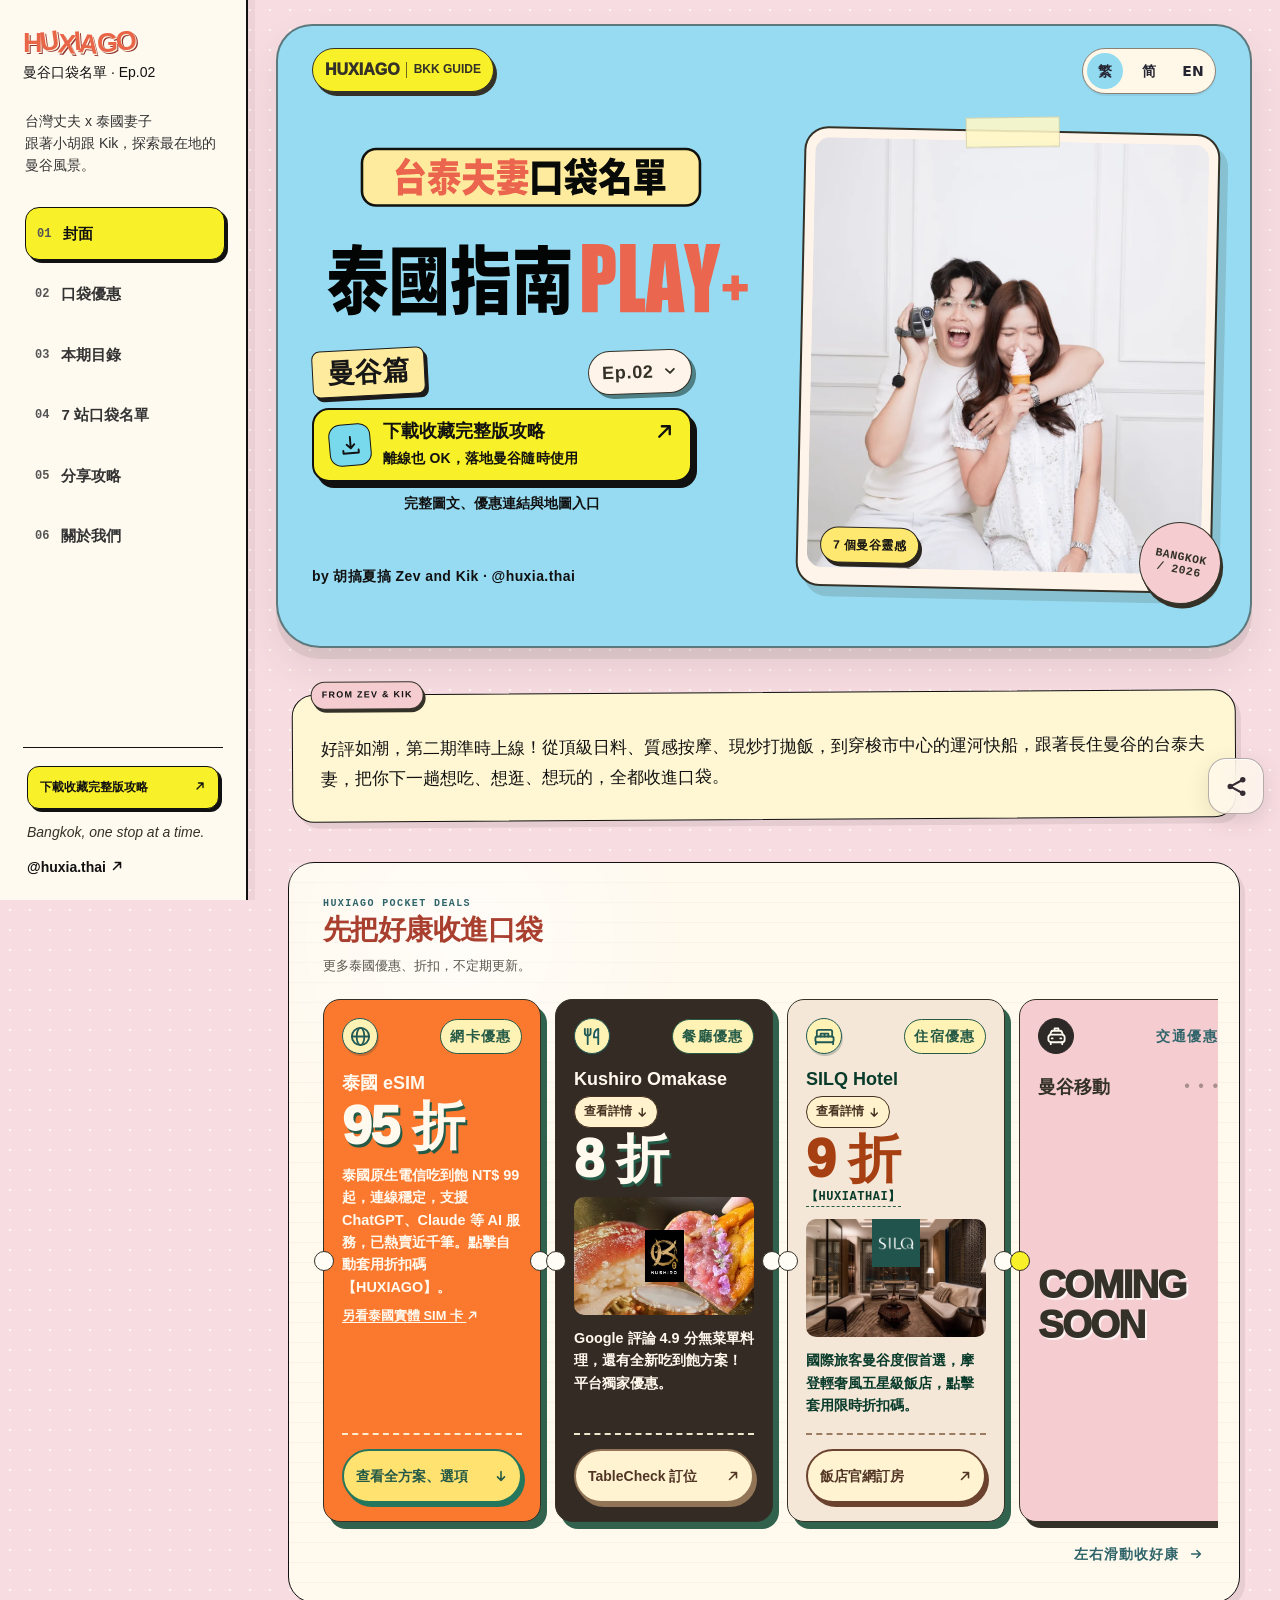
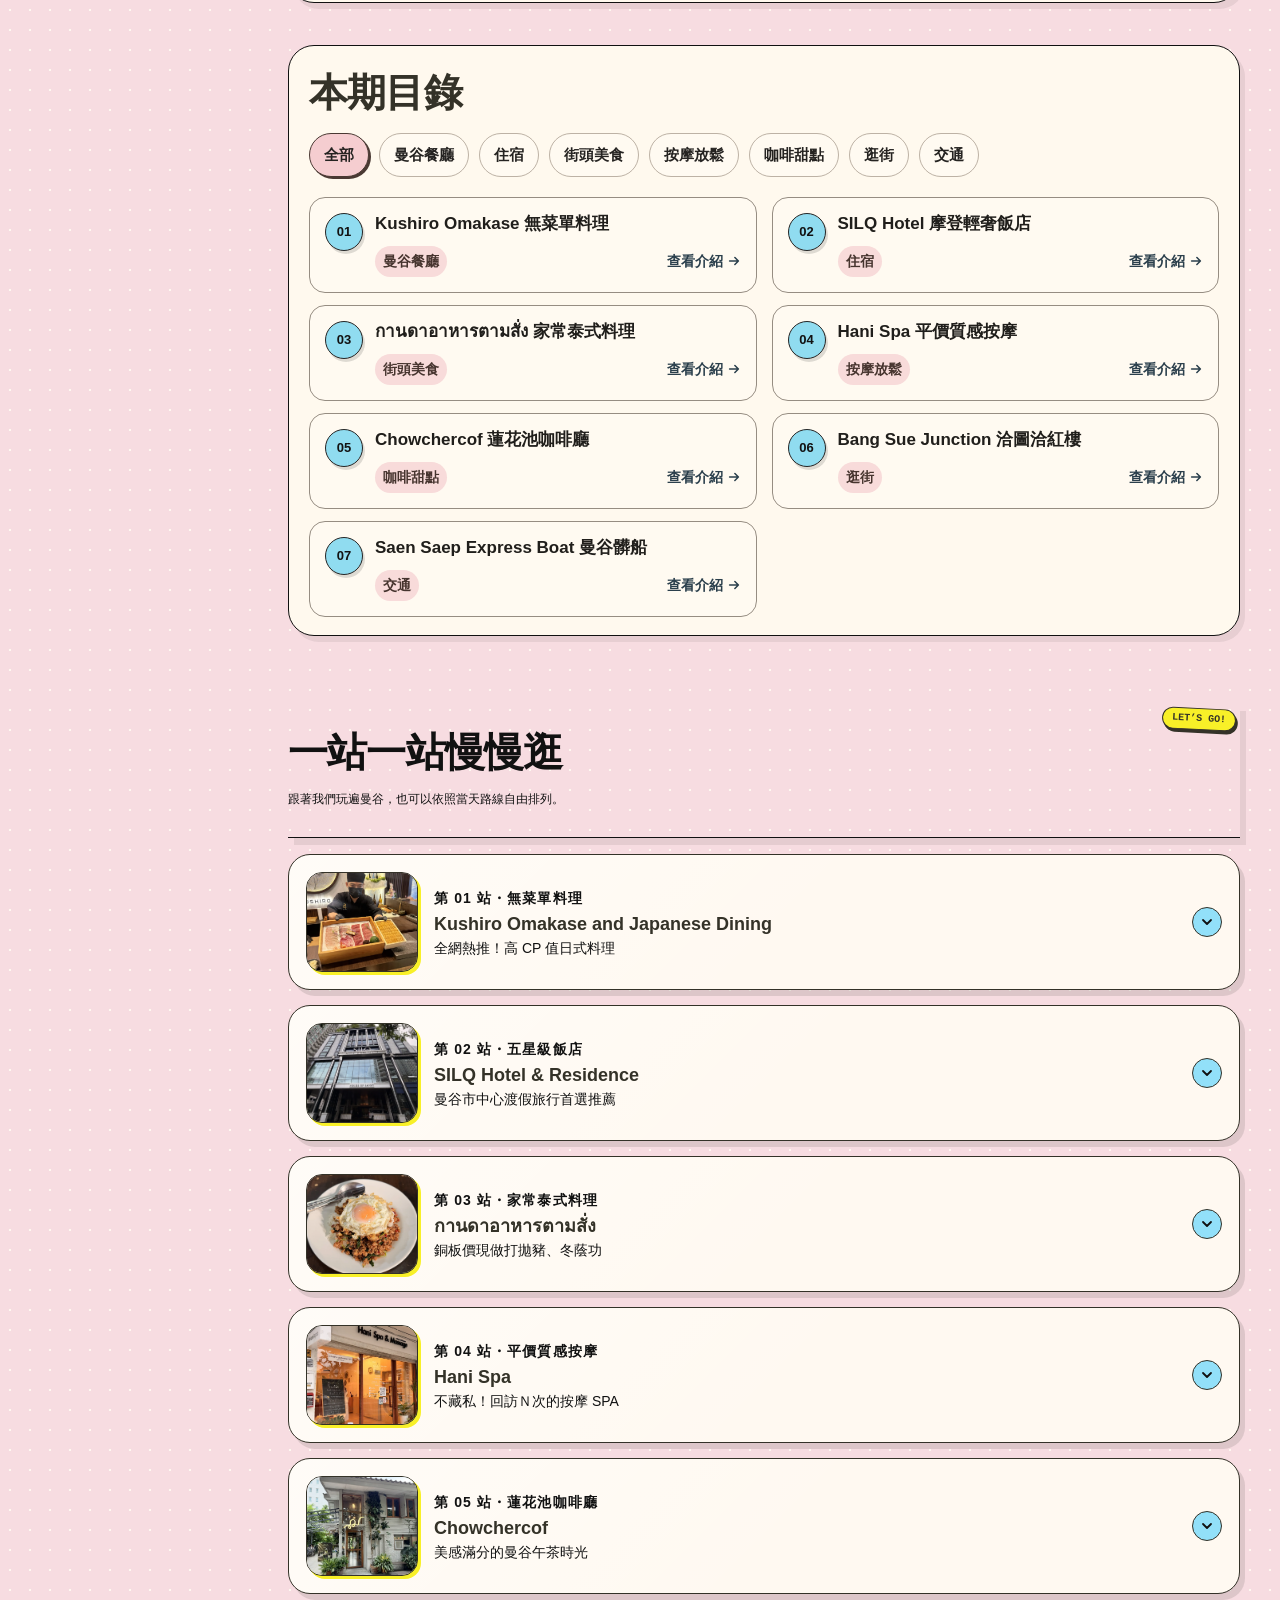
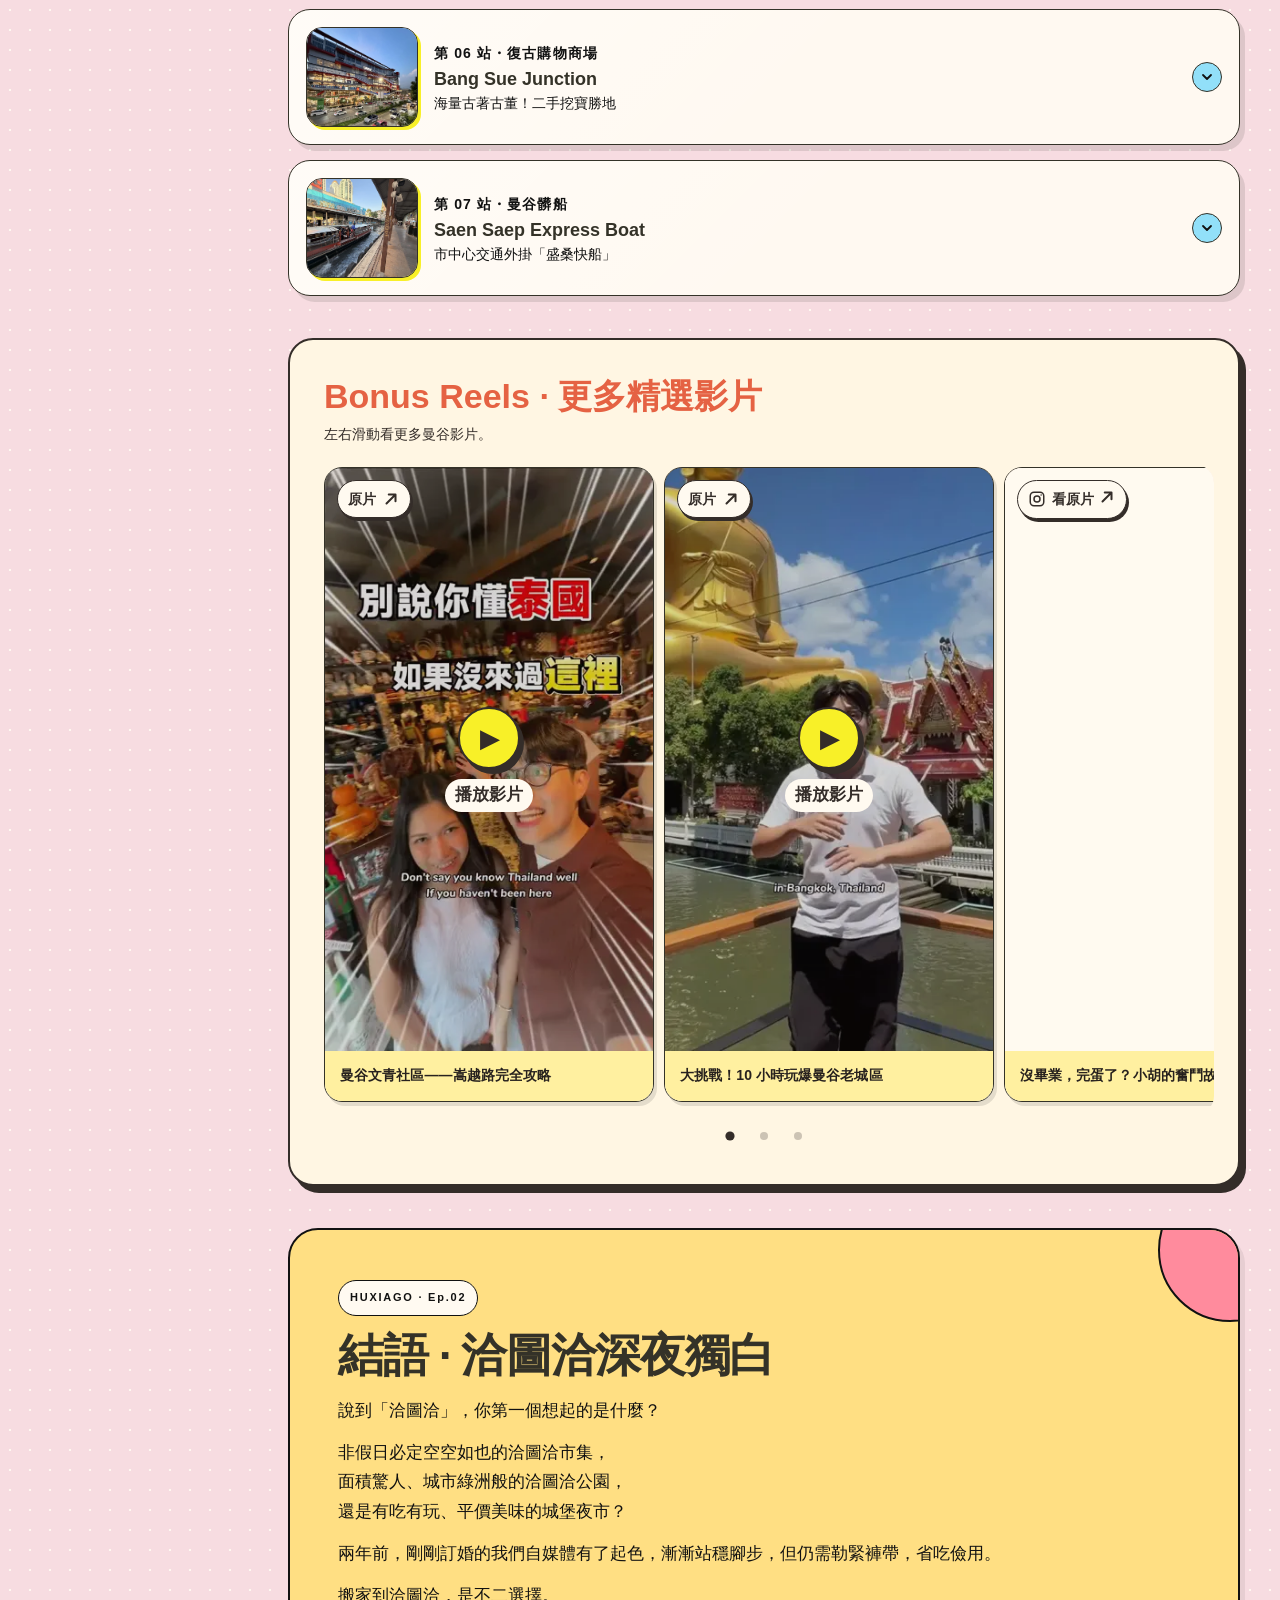
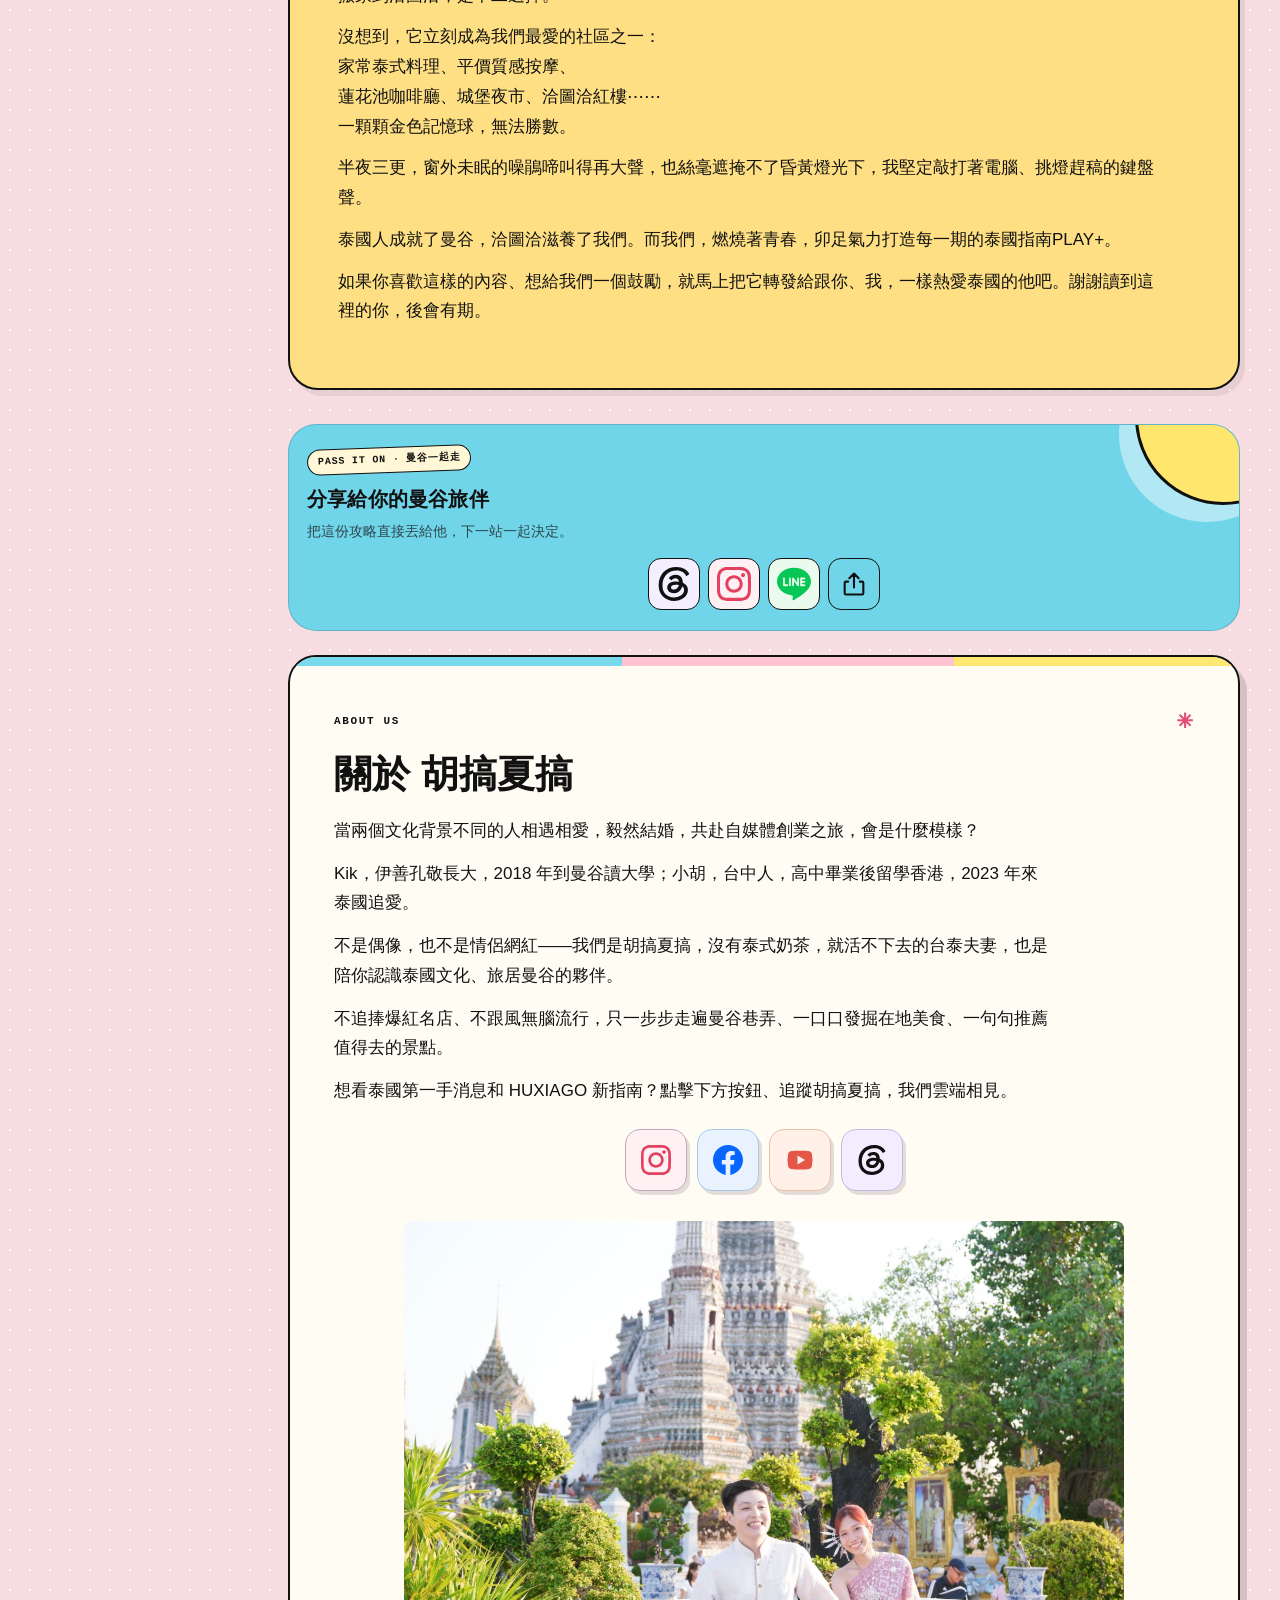
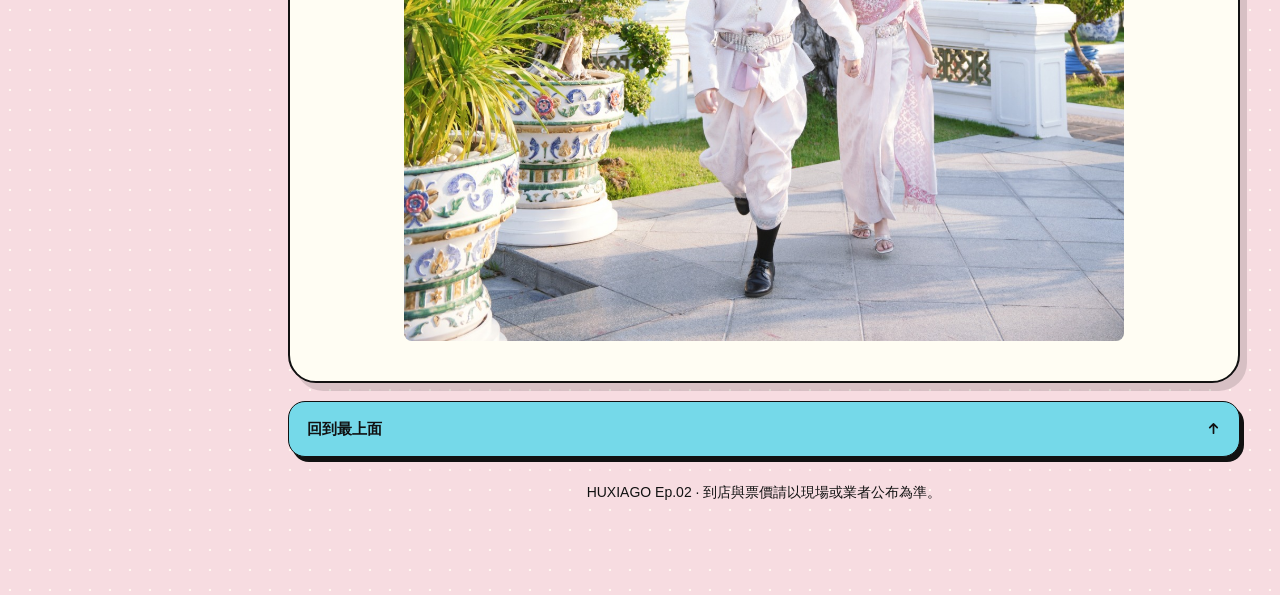
==== commit 4029080d: "Play the Central Park Linda Reel inline from its video" ====
--- a/bkk-ep02-zh.html
+++ b/bkk-ep02-zh.html
@@ -1697,6 +1697,16 @@
 .hux-pip-controls :focus-visible { outline: 2px solid #ffe435; outline-offset: -2px; }
 @media (prefers-reduced-motion: reduce) {
   .hux-pip-icon { transition: none; }
+}
+
+/* EP.01 native replacements keep the existing portrait gallery cards. */
+.visual-v7 .hux-native-reel .reel-viewport > video {
+  display: block;
+  position: absolute;
+  inset: 0;
+  width: 100%;
+  height: 100%;
+  object-fit: contain;
 }
 
 /* EP.02 content exceptions layered over the production EP.01 stylesheet. */
@@ -3502,7 +3512,7 @@
         controls.move(frame, figure.querySelector('.reel-viewport'));
         state.shell = null;
         state.button.setAttribute('aria-pressed', 'false');
-        const station = figure.closest('details.stop');
+        const station = figure.closest('details');
         if (station && !station.open) frame.pause();
         else state.button.focus({ preventScroll: true });
       },
@@ -3517,9 +3527,9 @@
   document.querySelectorAll('.canal-clip').forEach(figure => syncClip(figure));
 
   document.addEventListener('click', event => {
-    const button = event.target.closest('.ep02-reel button');
+    const button = event.target.closest(':is(.ep02-reel, .hux-native-reel) button');
     if (!button) return;
-    const figure = button.closest('.ep02-reel');
+    const figure = button.closest('.ep02-reel, .hux-native-reel');
     if (button.matches('.ep01-reel-play, .clip-pause')) {
       const canal = figure.matches('.canal-clip');
       const frame = canal ? canalFrame(figure) : play(figure);
@@ -3568,7 +3578,7 @@
     });
   }
 
-  document.querySelectorAll('details.stop').forEach(station => {
+  document.querySelectorAll('details.stop, details:has(.hux-native-reel)').forEach(station => {
     station.addEventListener('toggle', () => {
       if (!station.open) {
         station.querySelectorAll('.canal-clip').forEach(figure => {
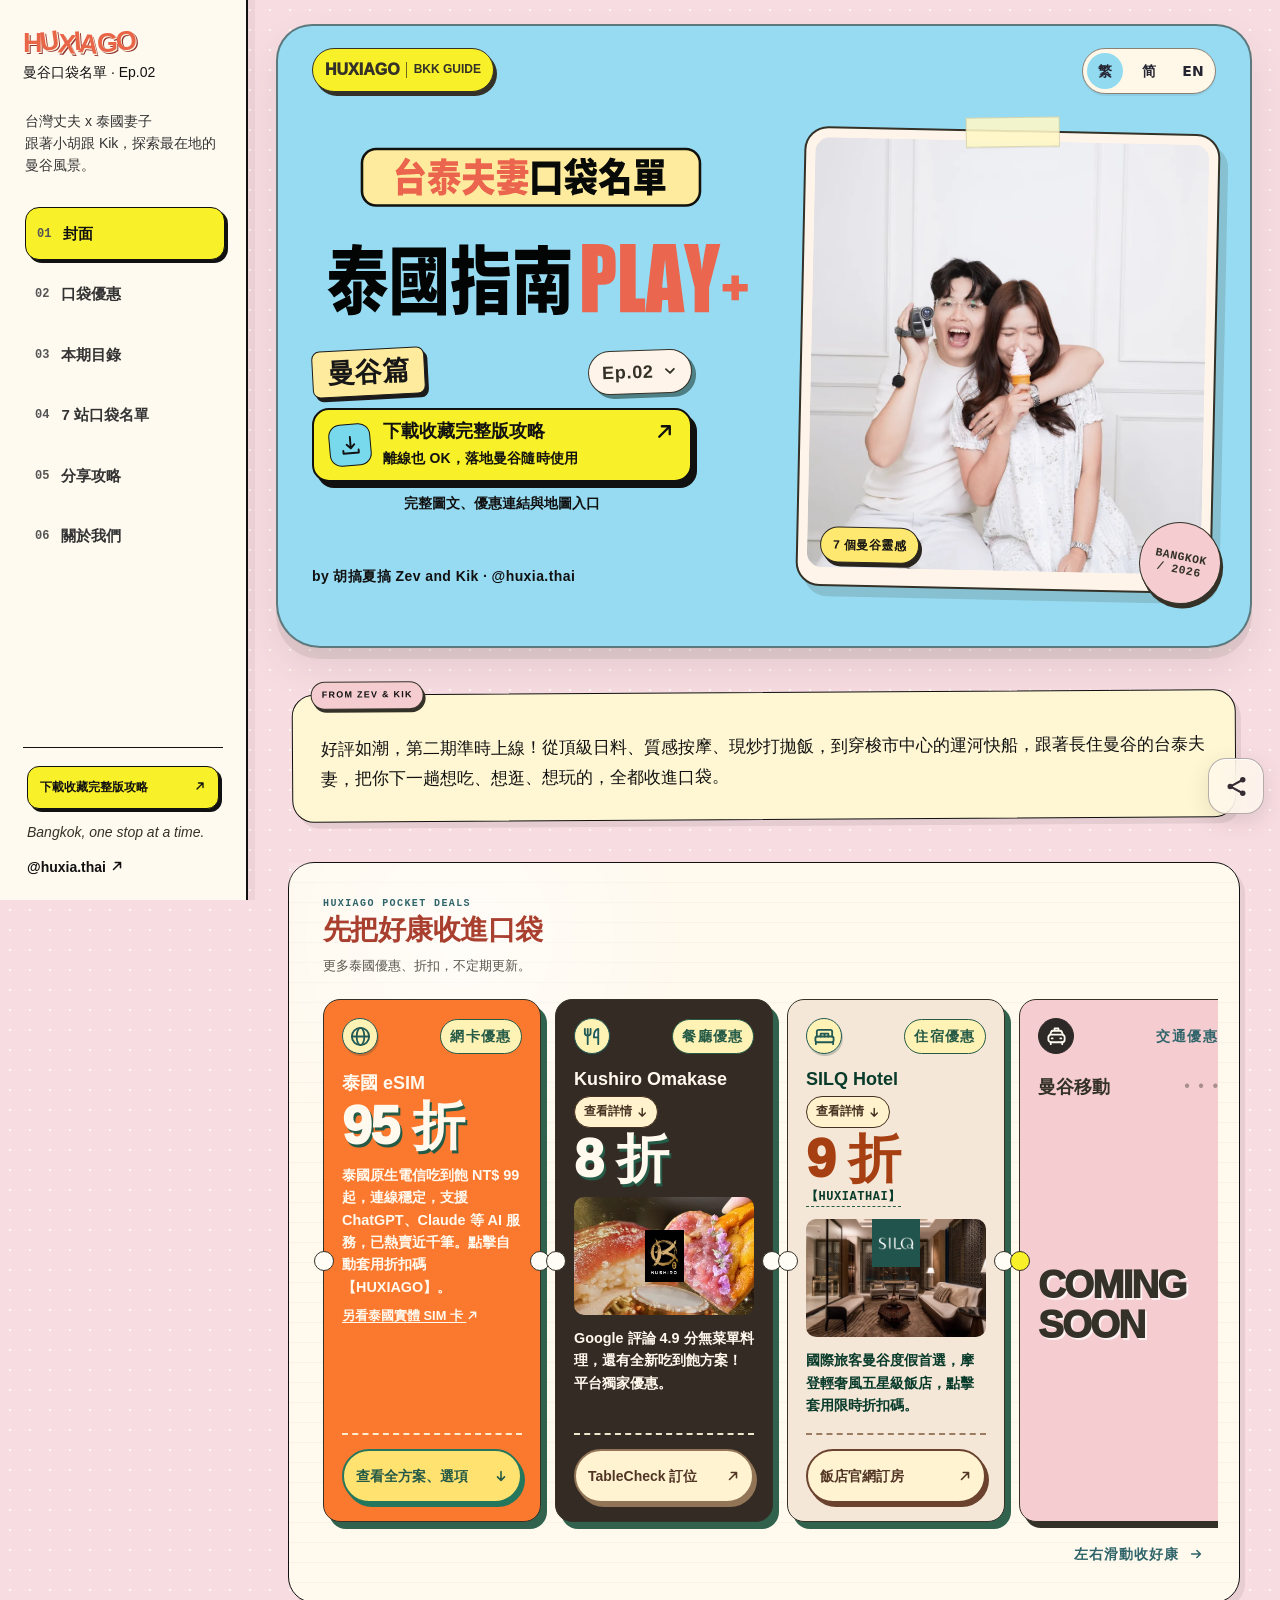
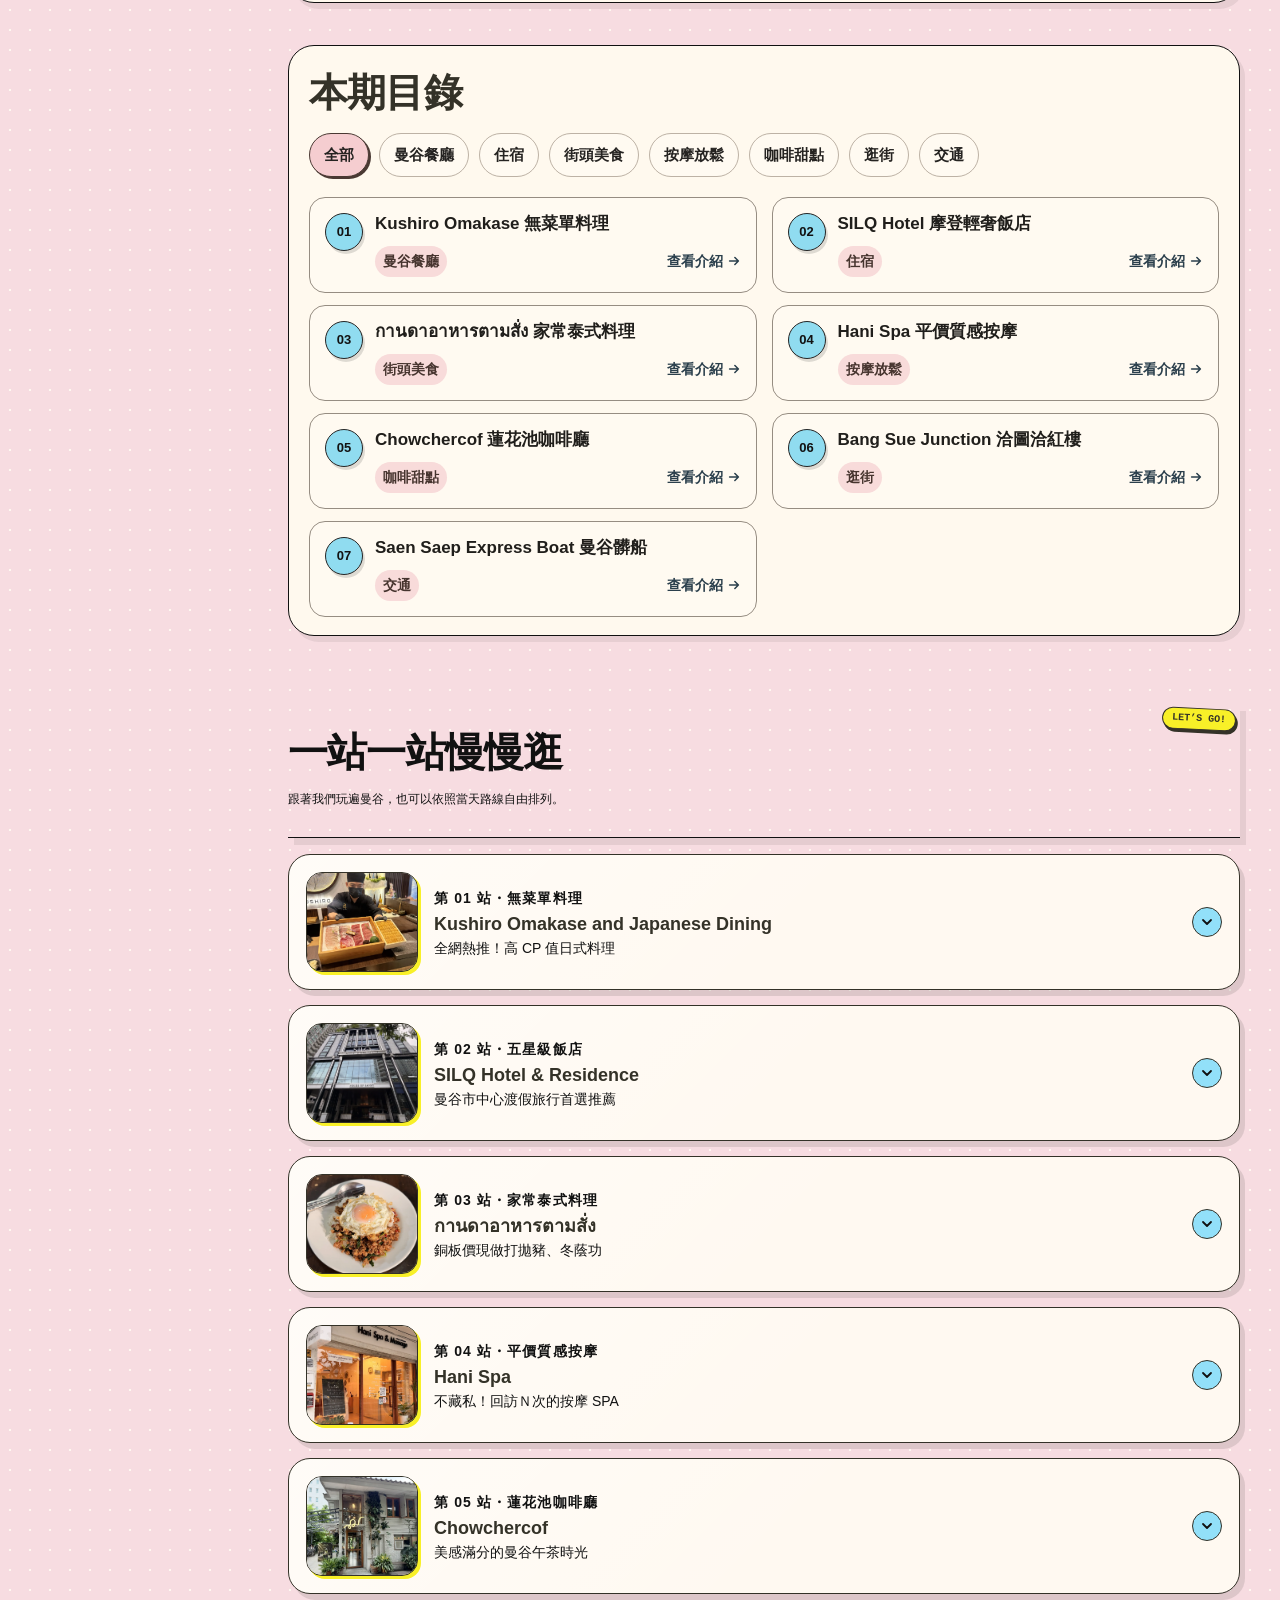
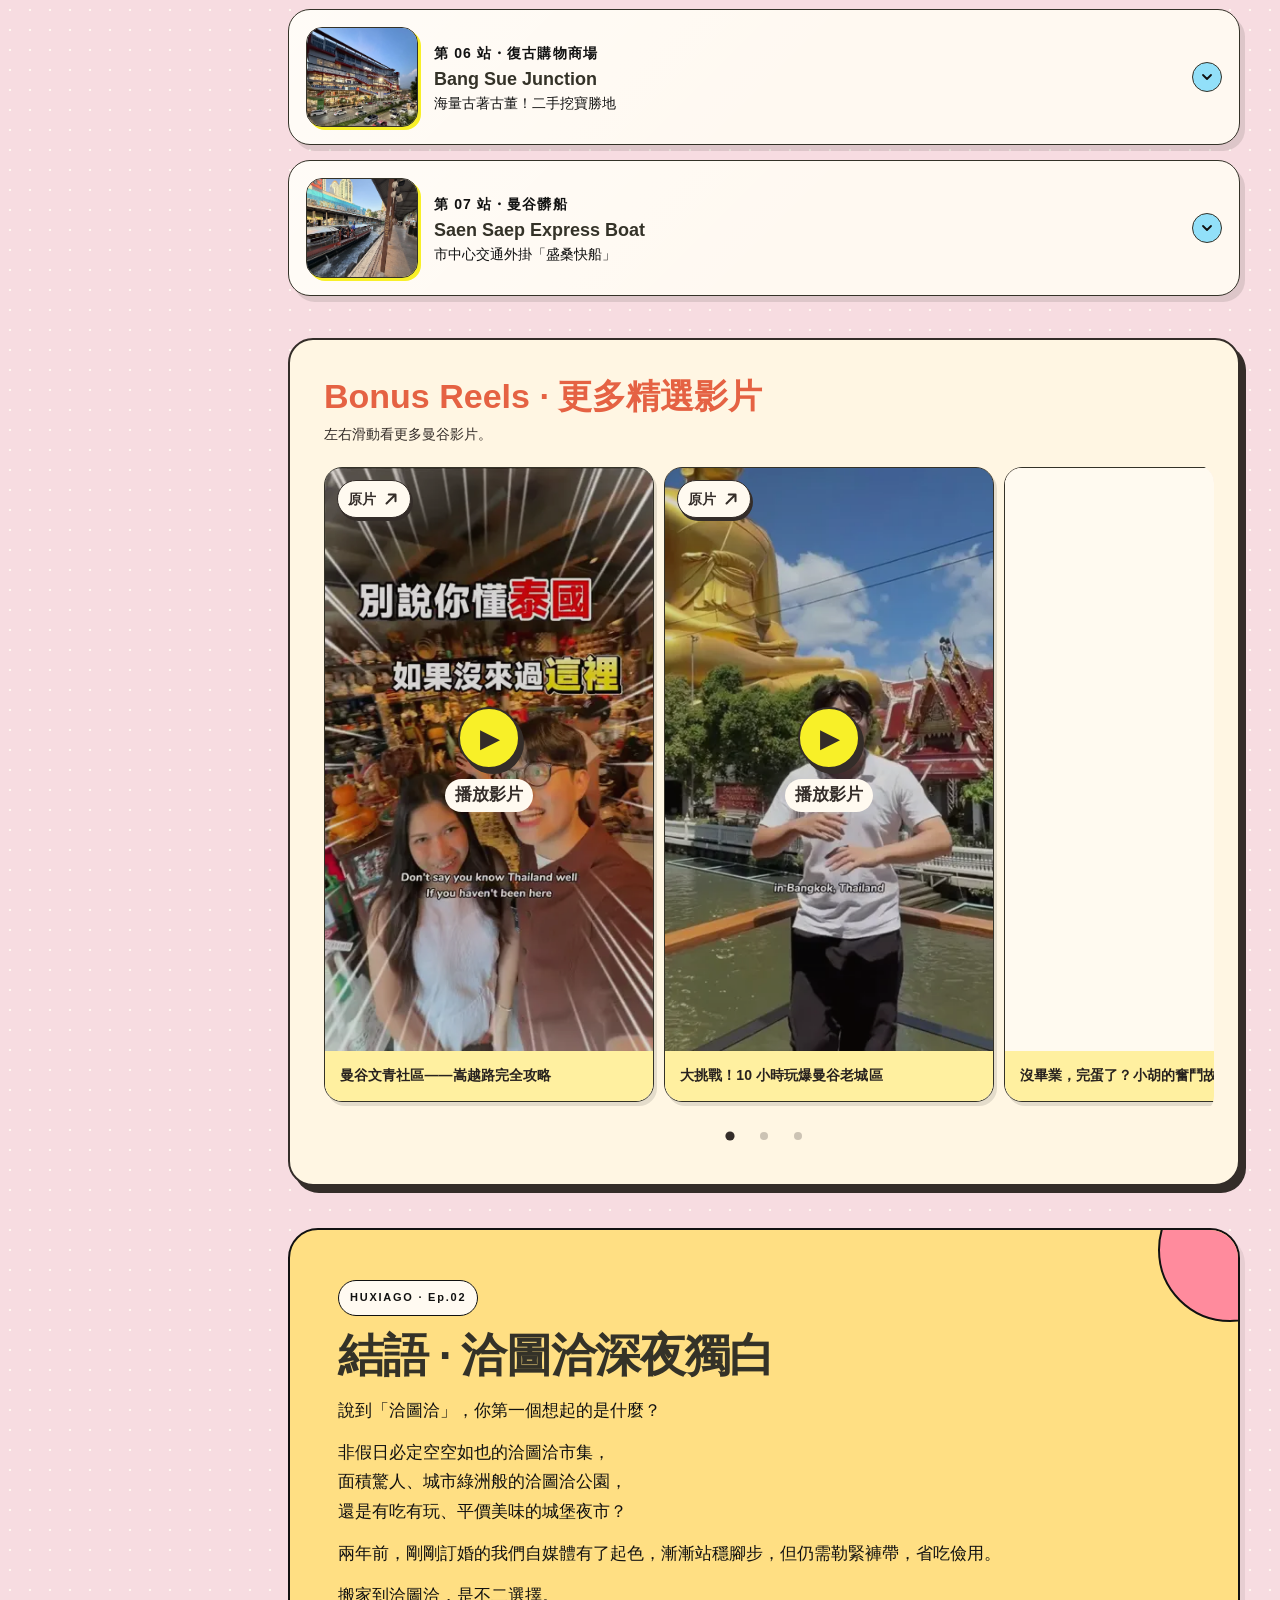
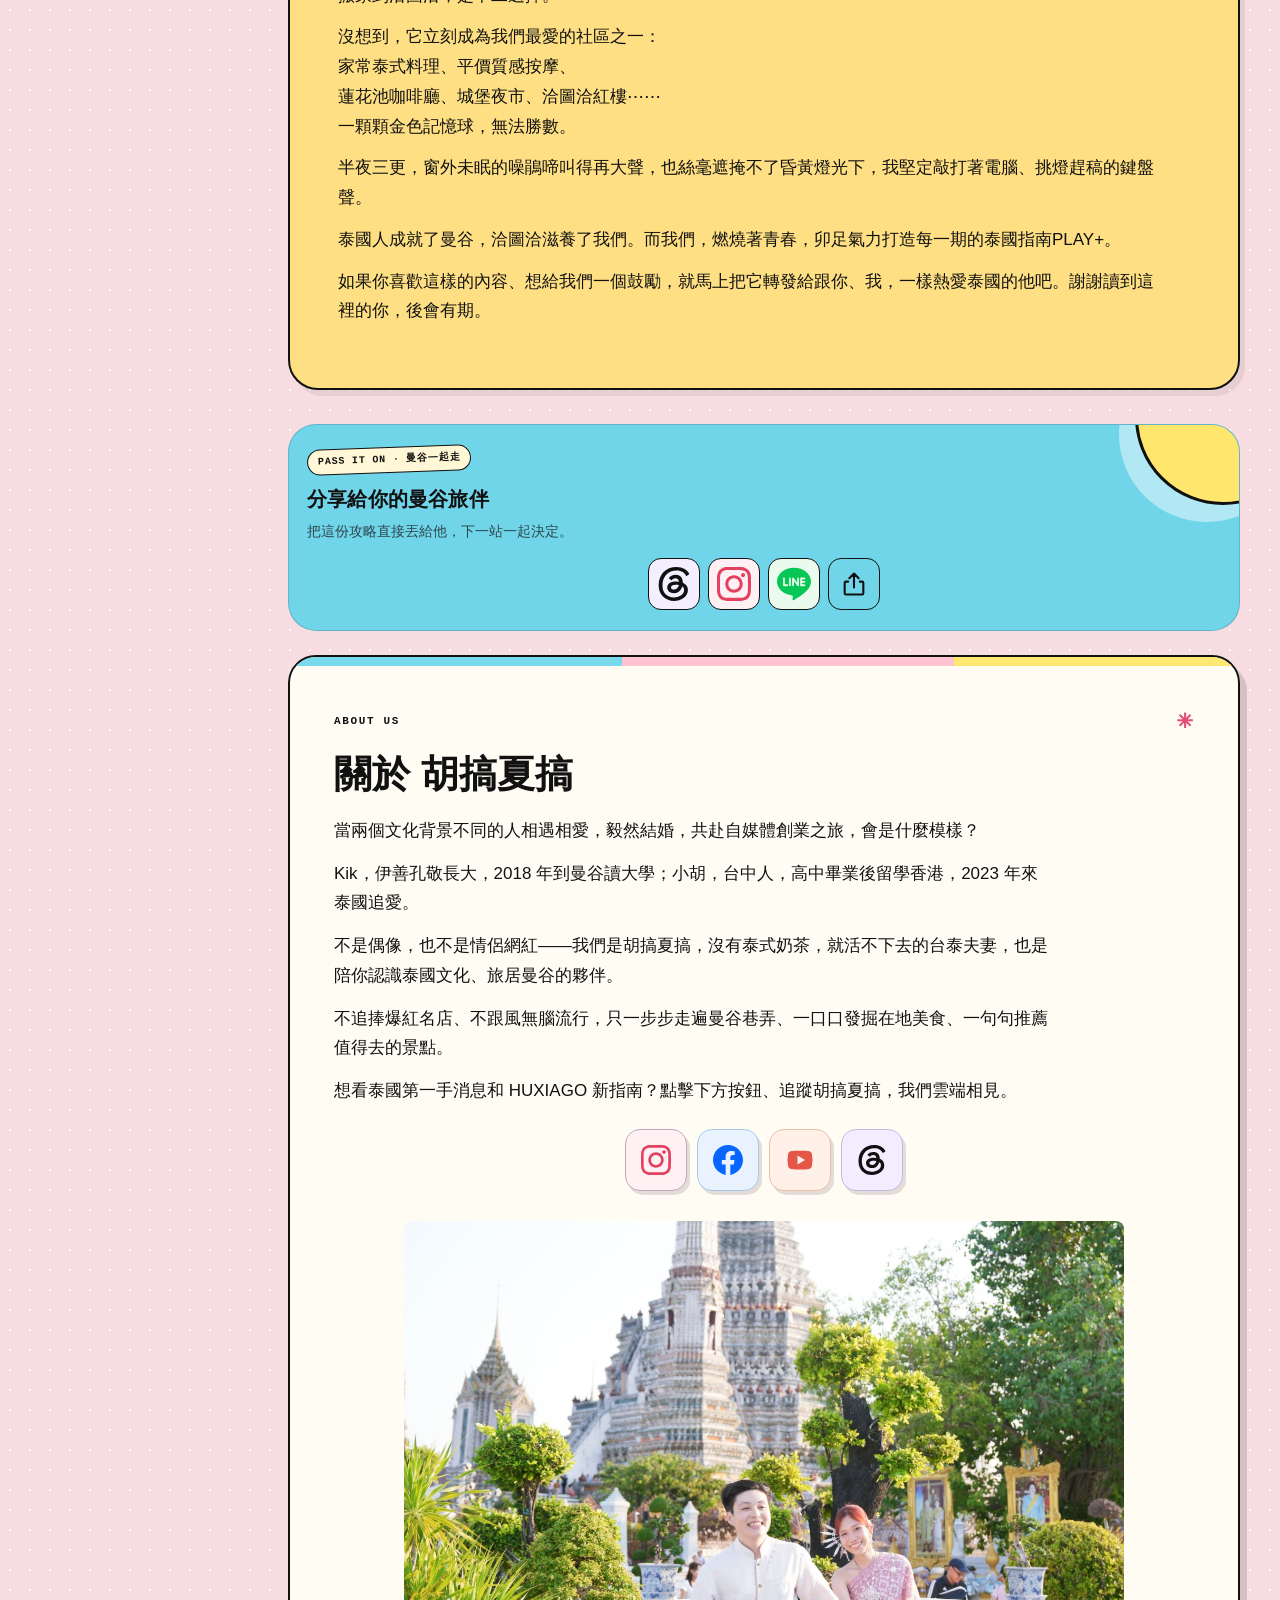
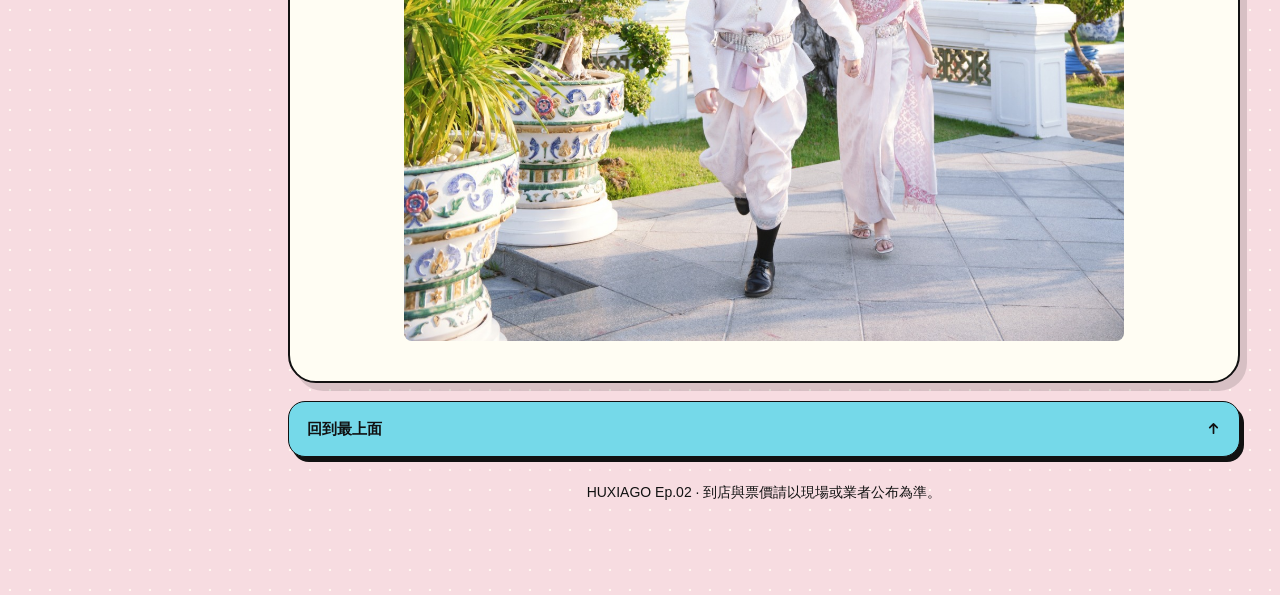
==== commit a4be0c24: "Remove duplicate controls from active Reel players" ====
--- a/bkk-ep02-zh.html
+++ b/bkk-ep02-zh.html
@@ -1707,6 +1707,11 @@
   width: 100%;
   height: 100%;
   object-fit: contain;
+}
+
+/* A mounted player owns its control surface, including native iOS controls. */
+.visual-v7 .reel-figure > .reel-viewport:has(> video[controls], > iframe) > :is(.reel-origin, .reel-pip-launch) {
+  display: none !important;
 }
 
 /* EP.02 content exceptions layered over the production EP.01 stylesheet. */
@@ -3399,12 +3404,14 @@
       original: figure.querySelector('.reel-origin')?.href,
       close() {
         button.setAttribute('aria-pressed', 'false');
+        let focusTarget = button;
         if (wasLoaded) {
-          viewport.append(makeFrame(figure));
+          focusTarget = makeFrame(figure);
+          viewport.append(focusTarget);
           figure.classList.add('is-loaded');
         }
         active = null;
-        button.focus({preventScroll:true});
+        focusTarget.focus({ preventScroll: true });
       },
     });
     active = { figure, session };
@@ -3514,7 +3521,7 @@
         state.button.setAttribute('aria-pressed', 'false');
         const station = figure.closest('details');
         if (station && !station.open) frame.pause();
-        else state.button.focus({ preventScroll: true });
+        else (frame.controls ? frame : state.button).focus({ preventScroll: true });
       },
     });
     if (firstPlay) frame.play().catch(() => {});
